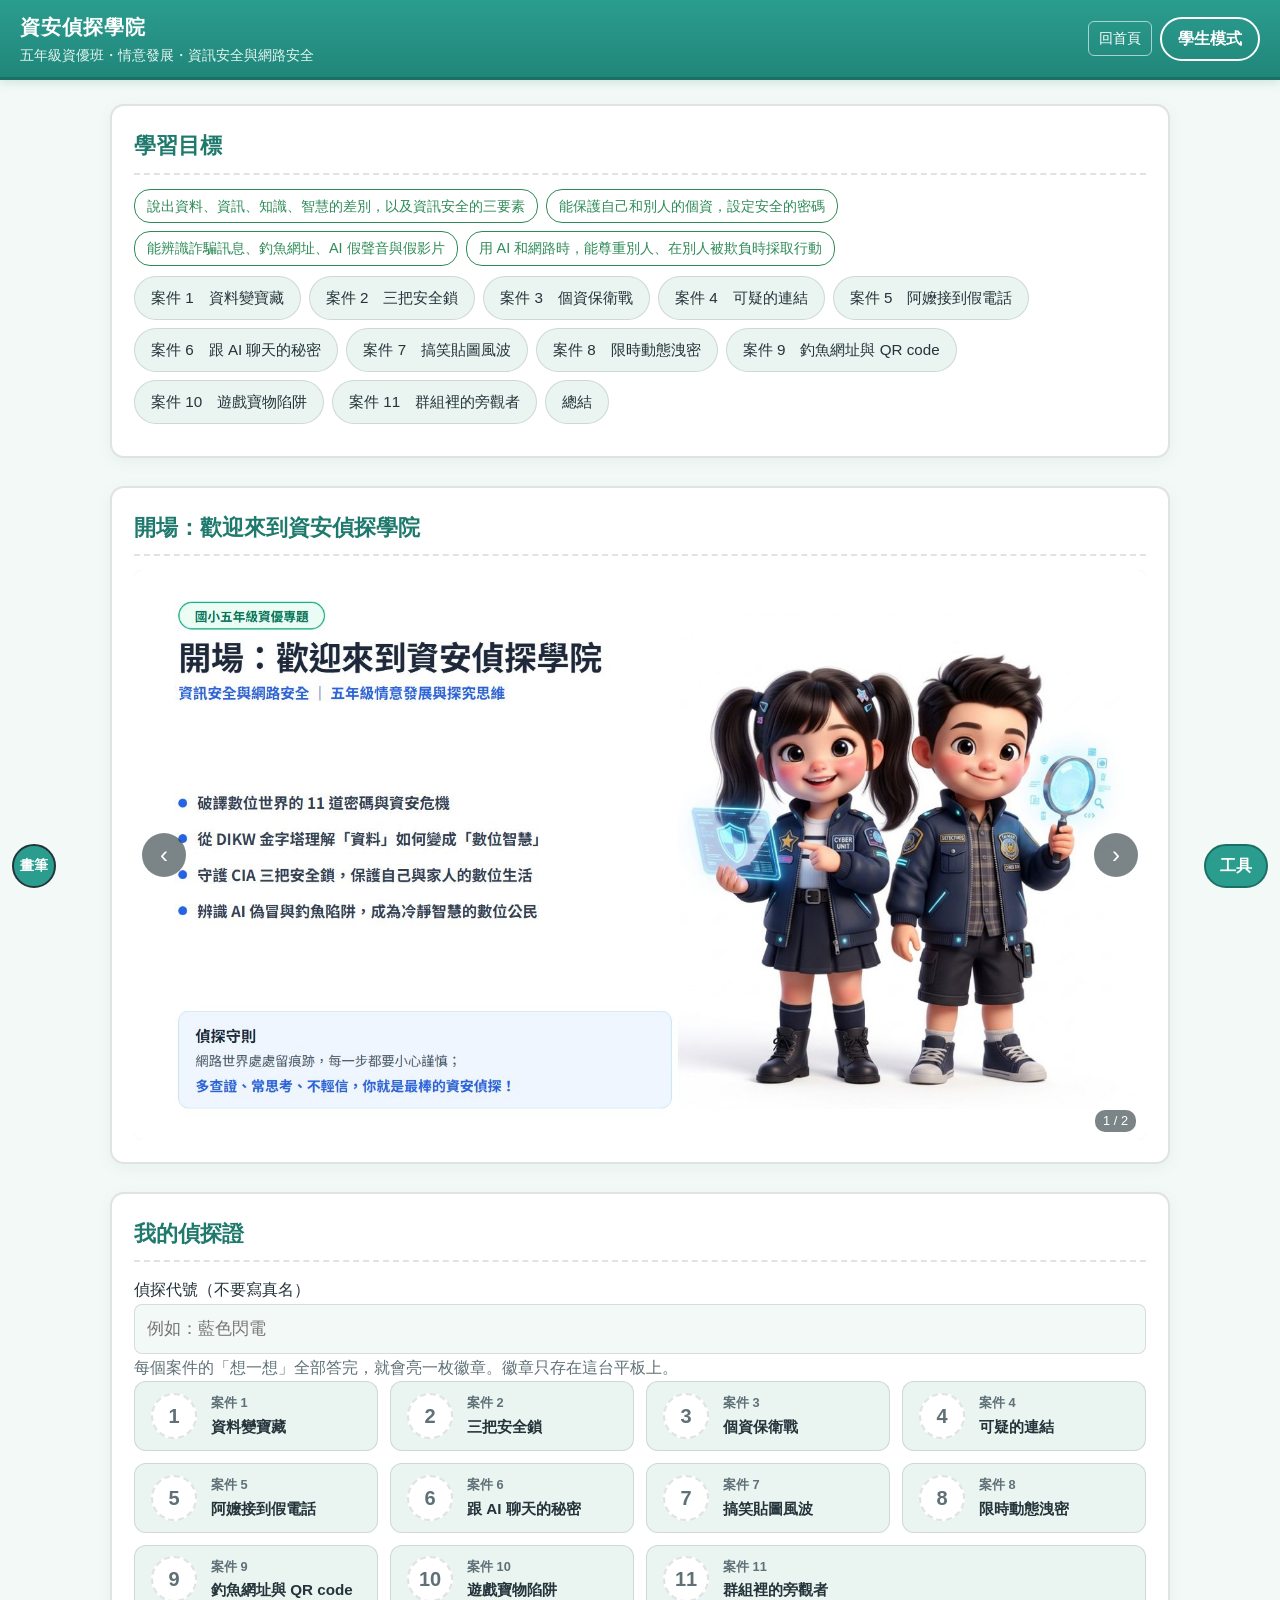
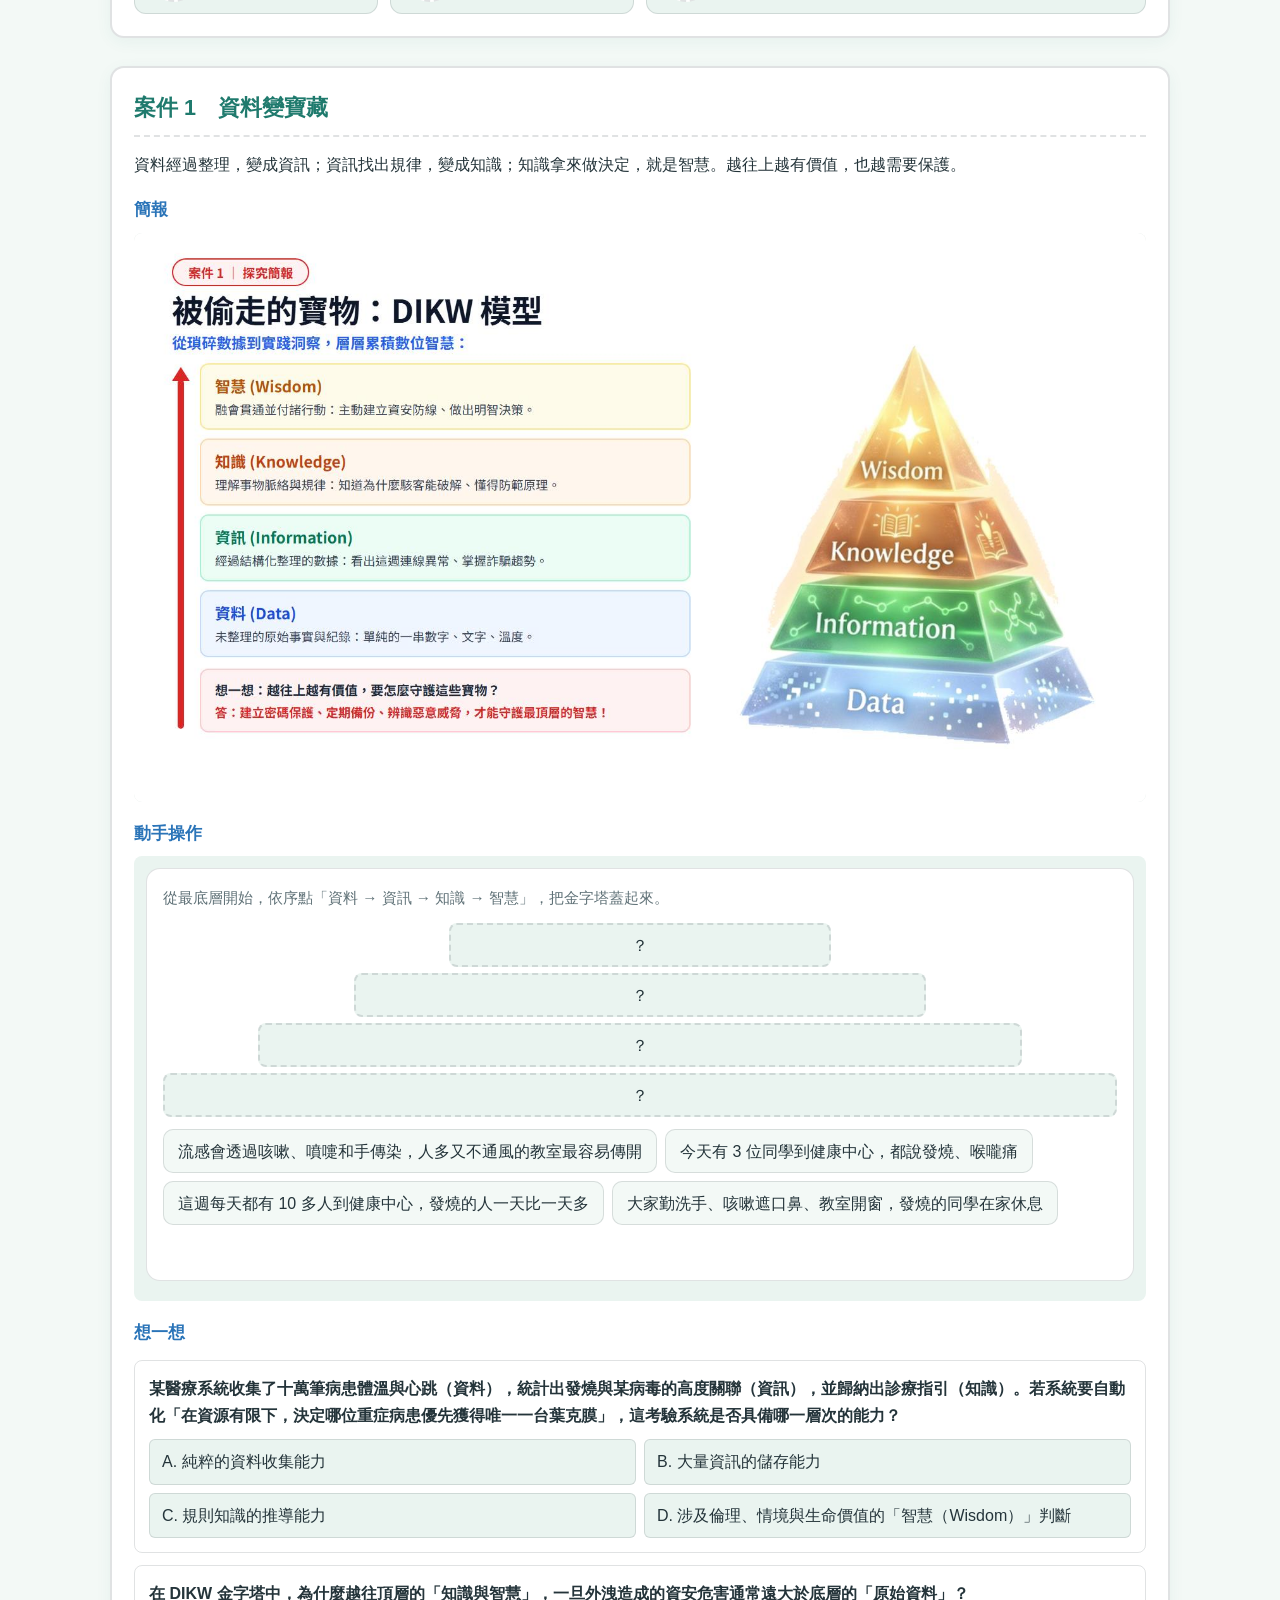
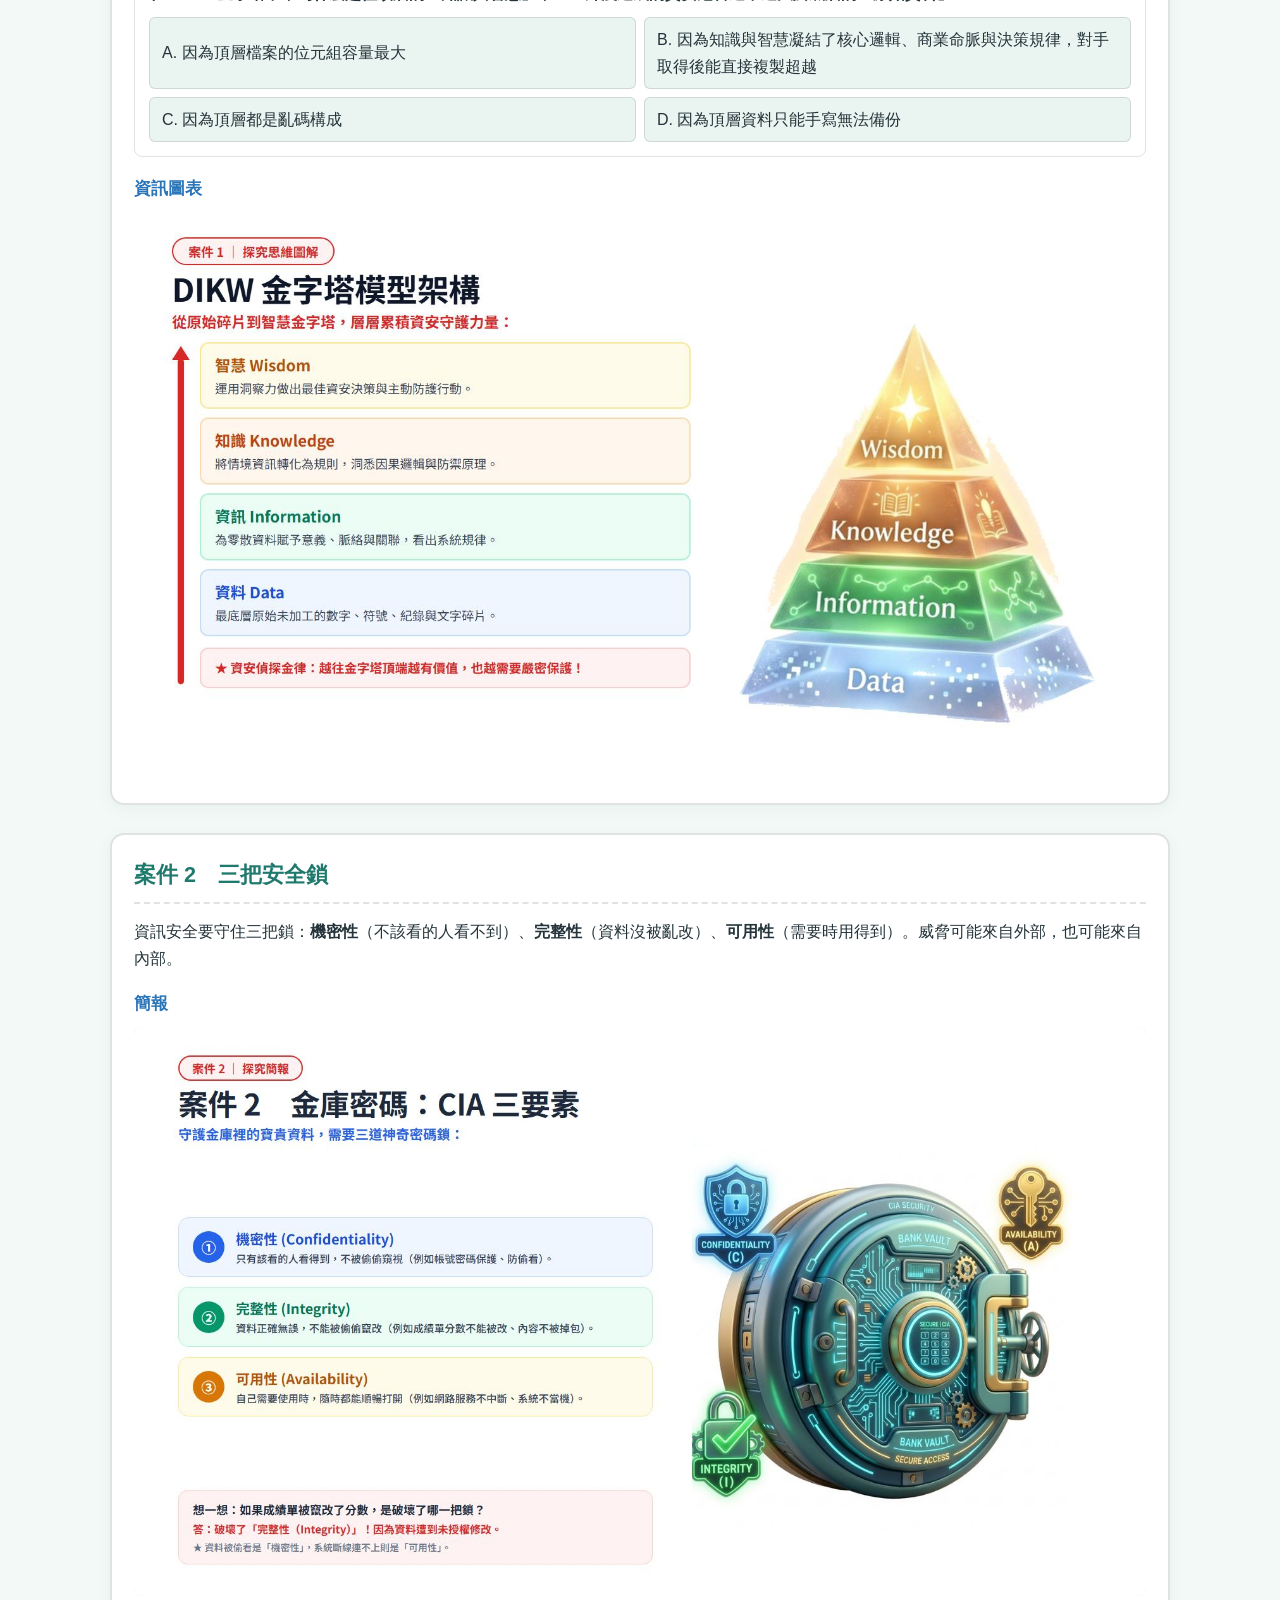
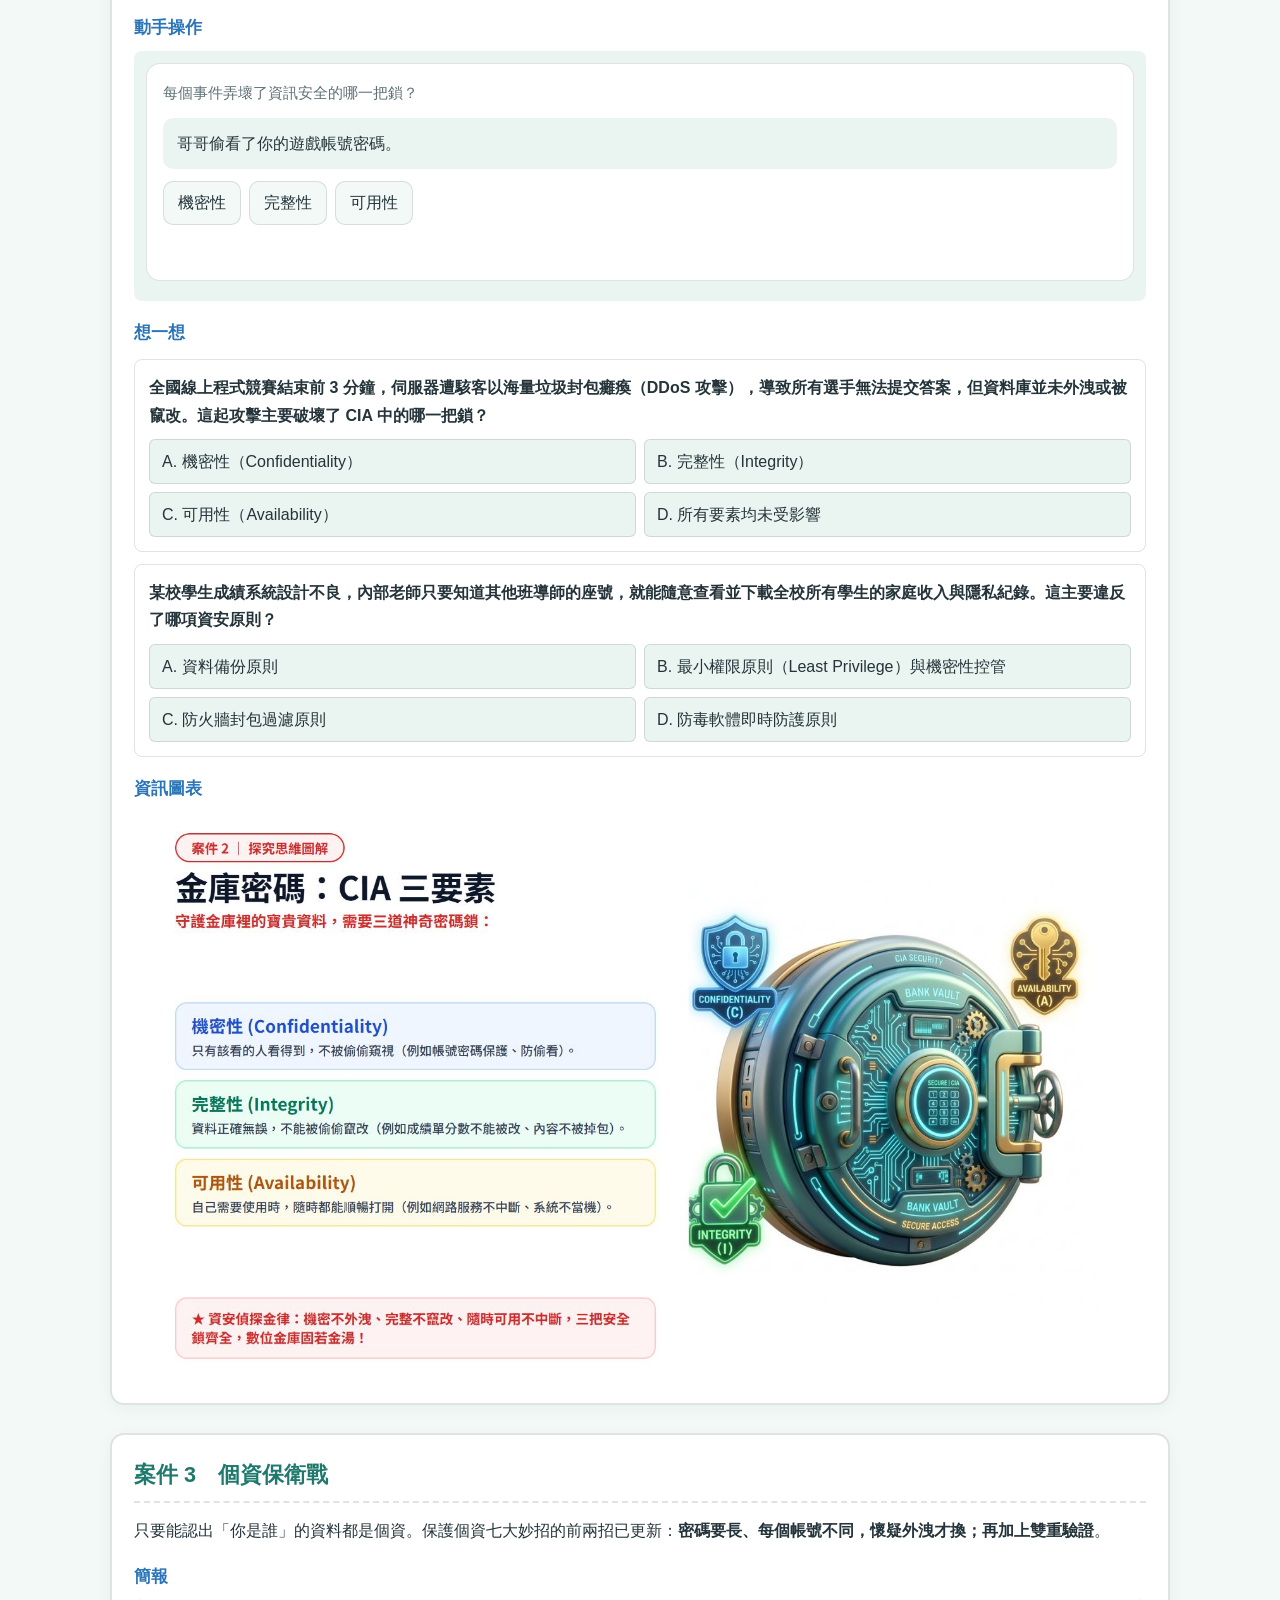
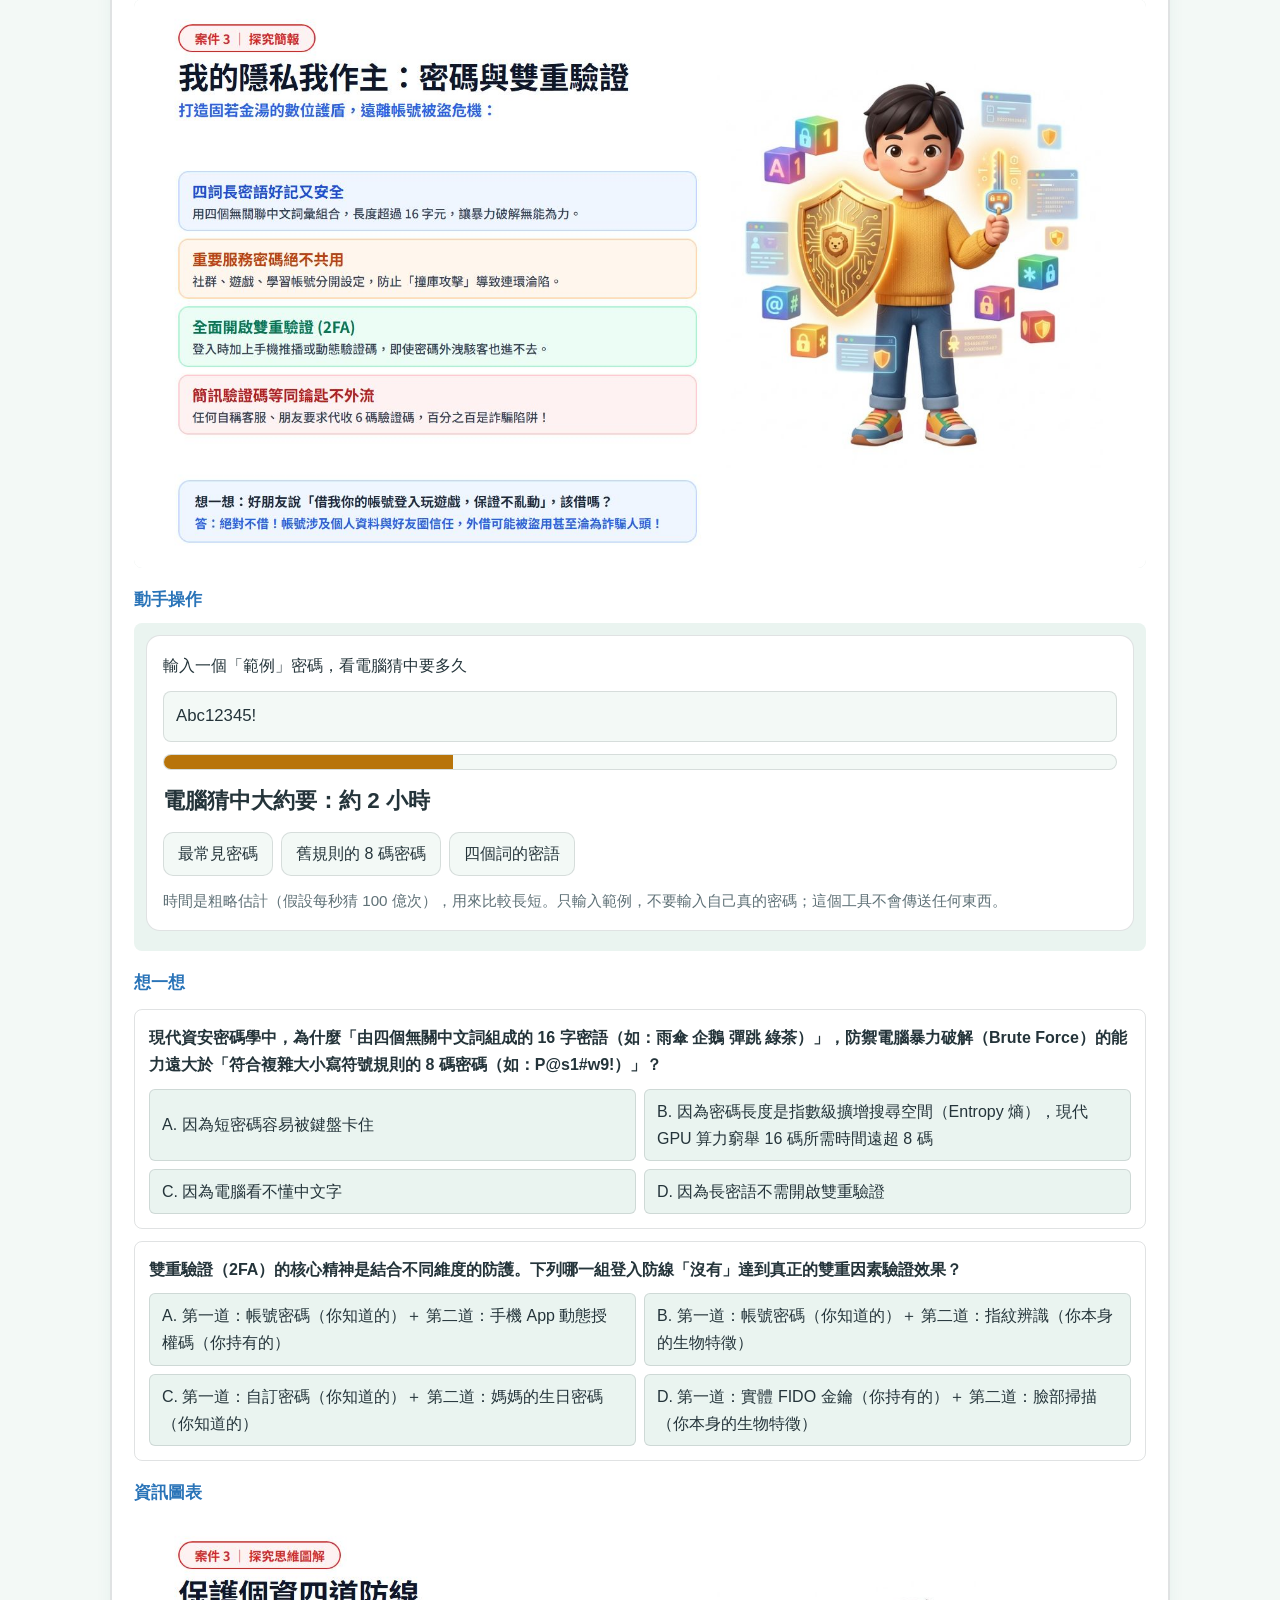
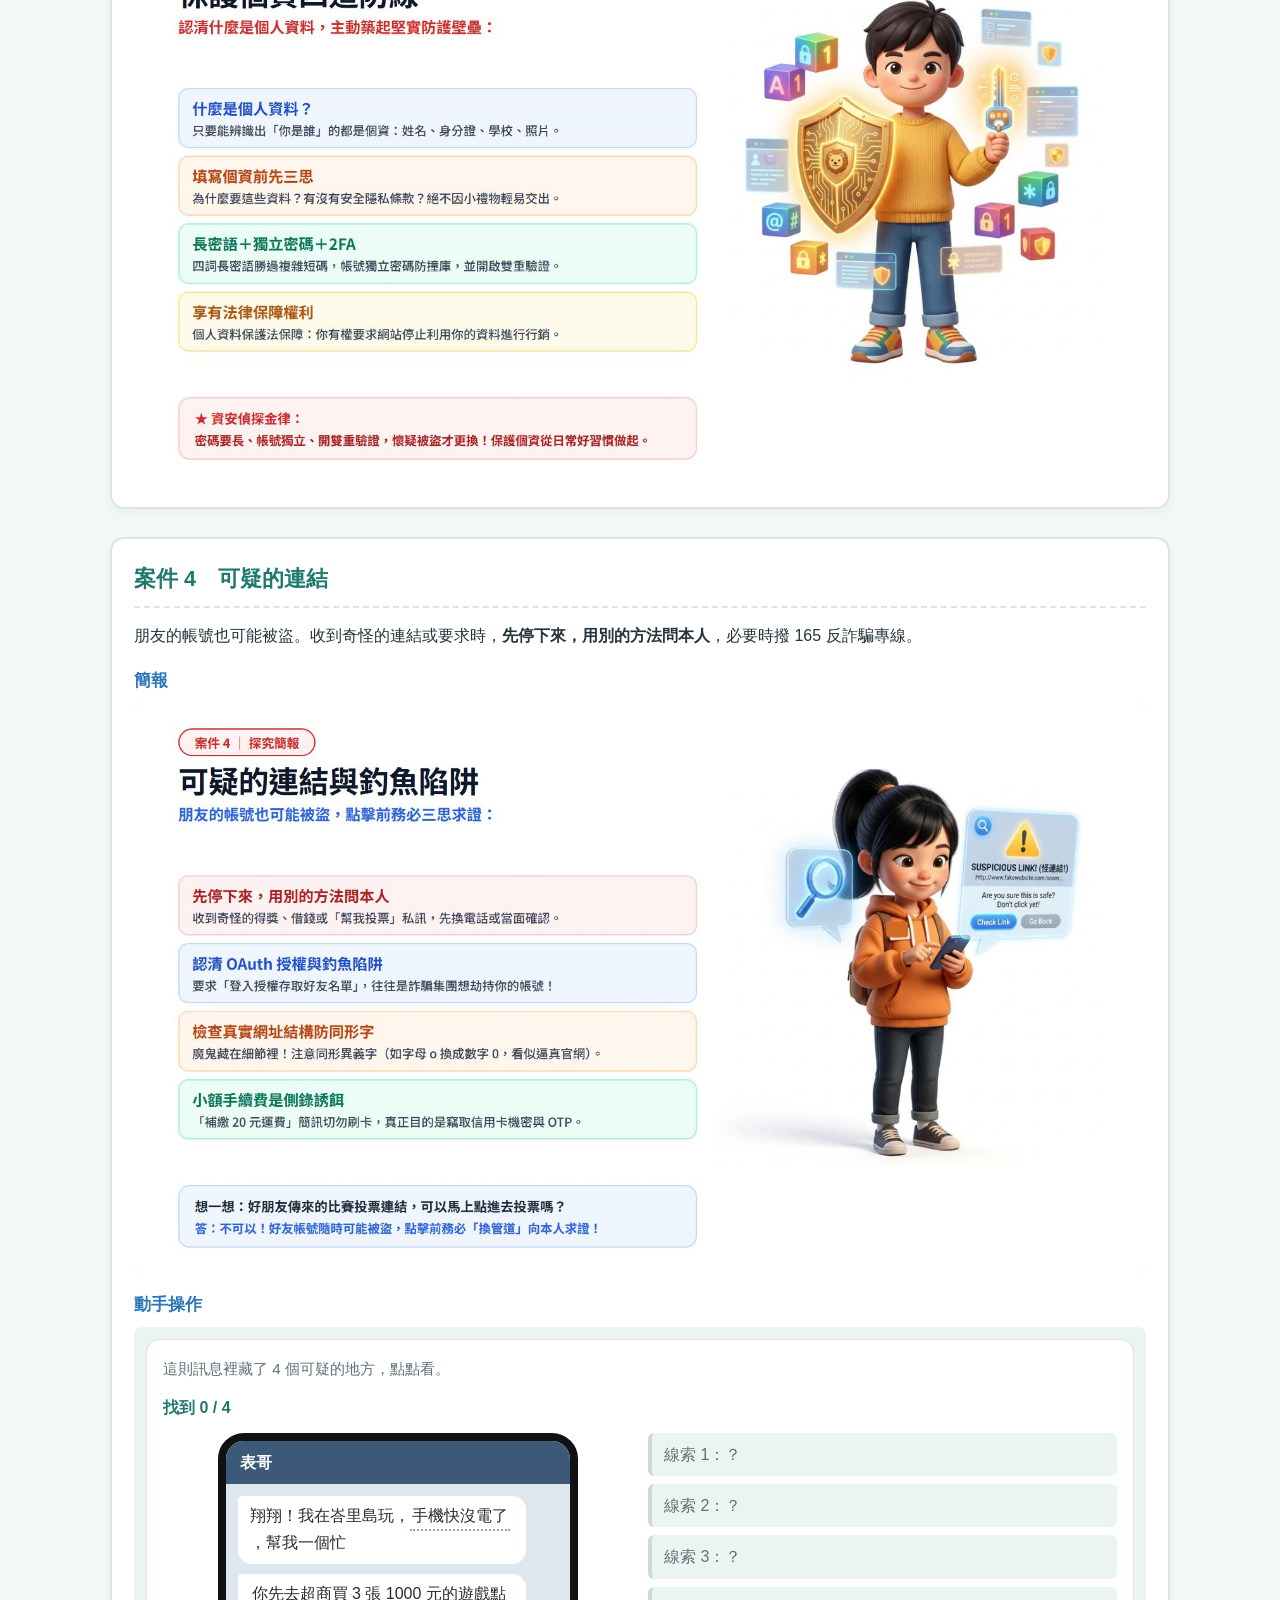
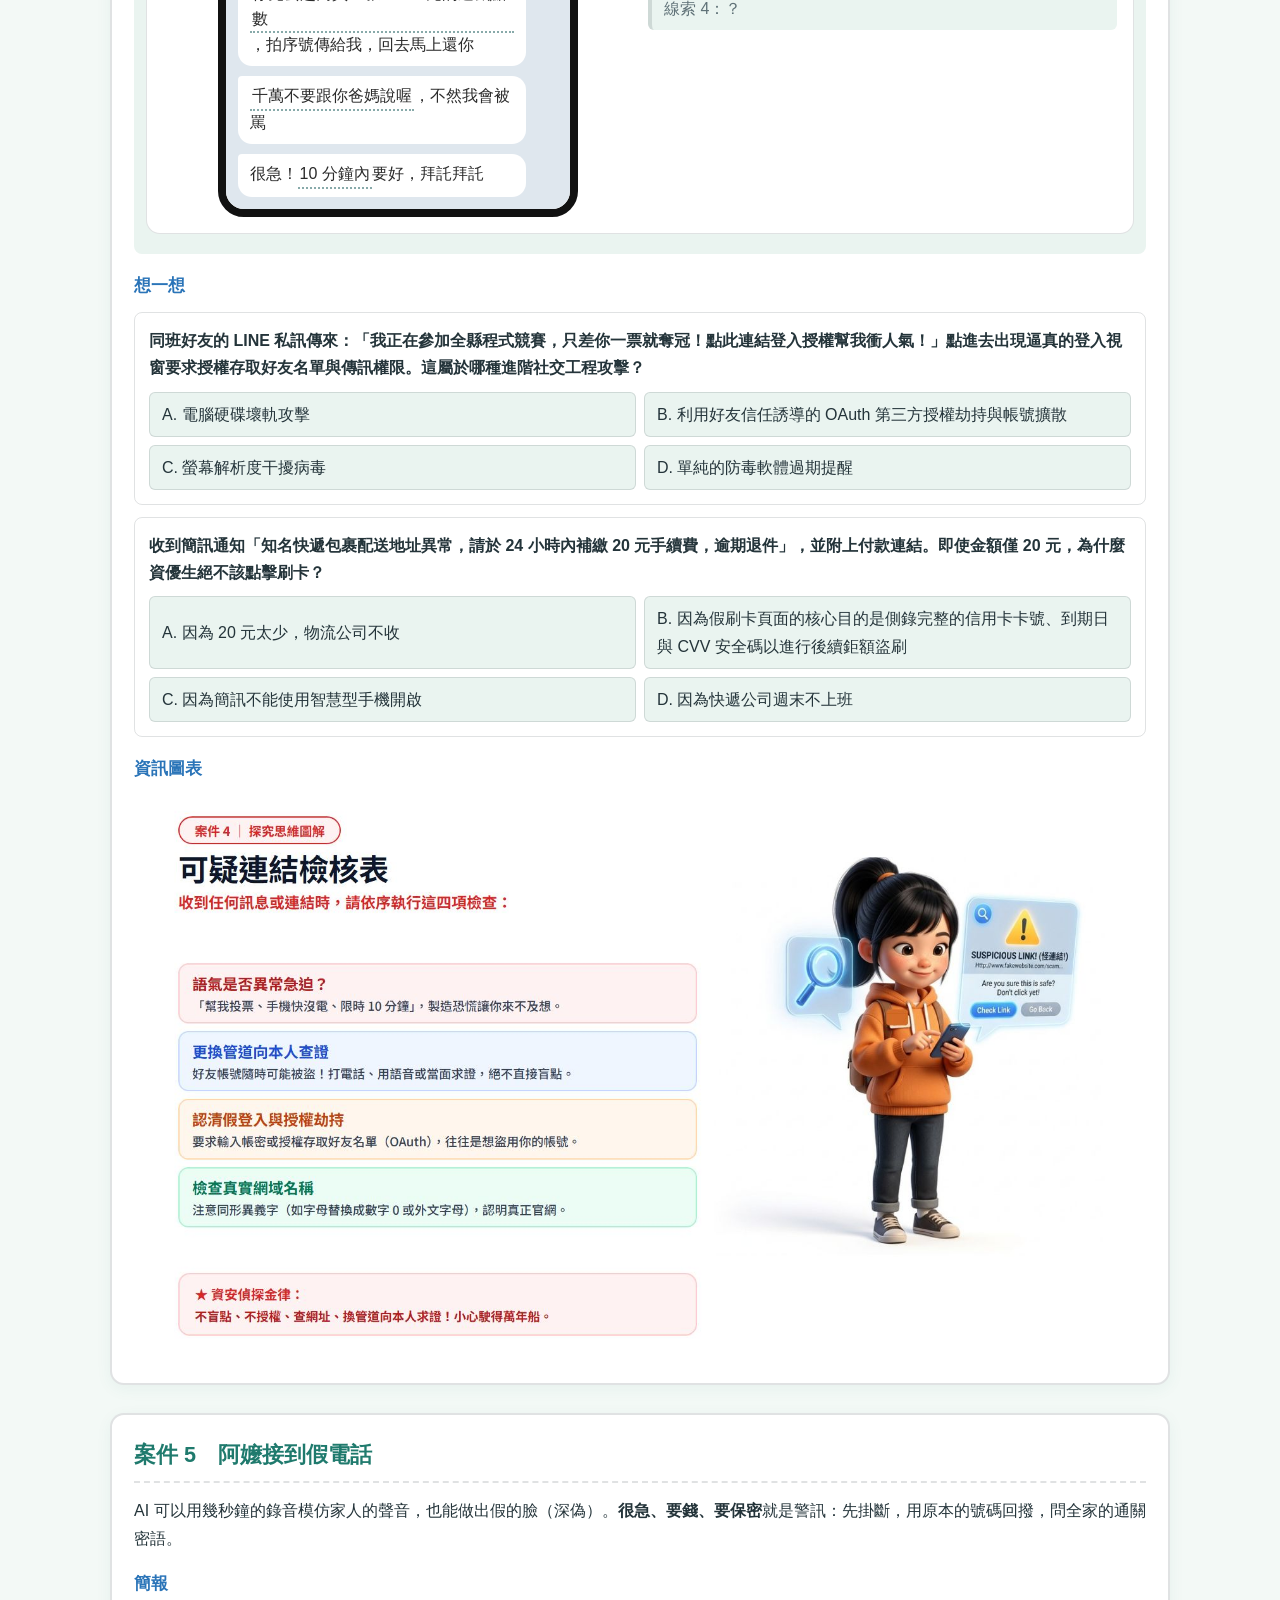
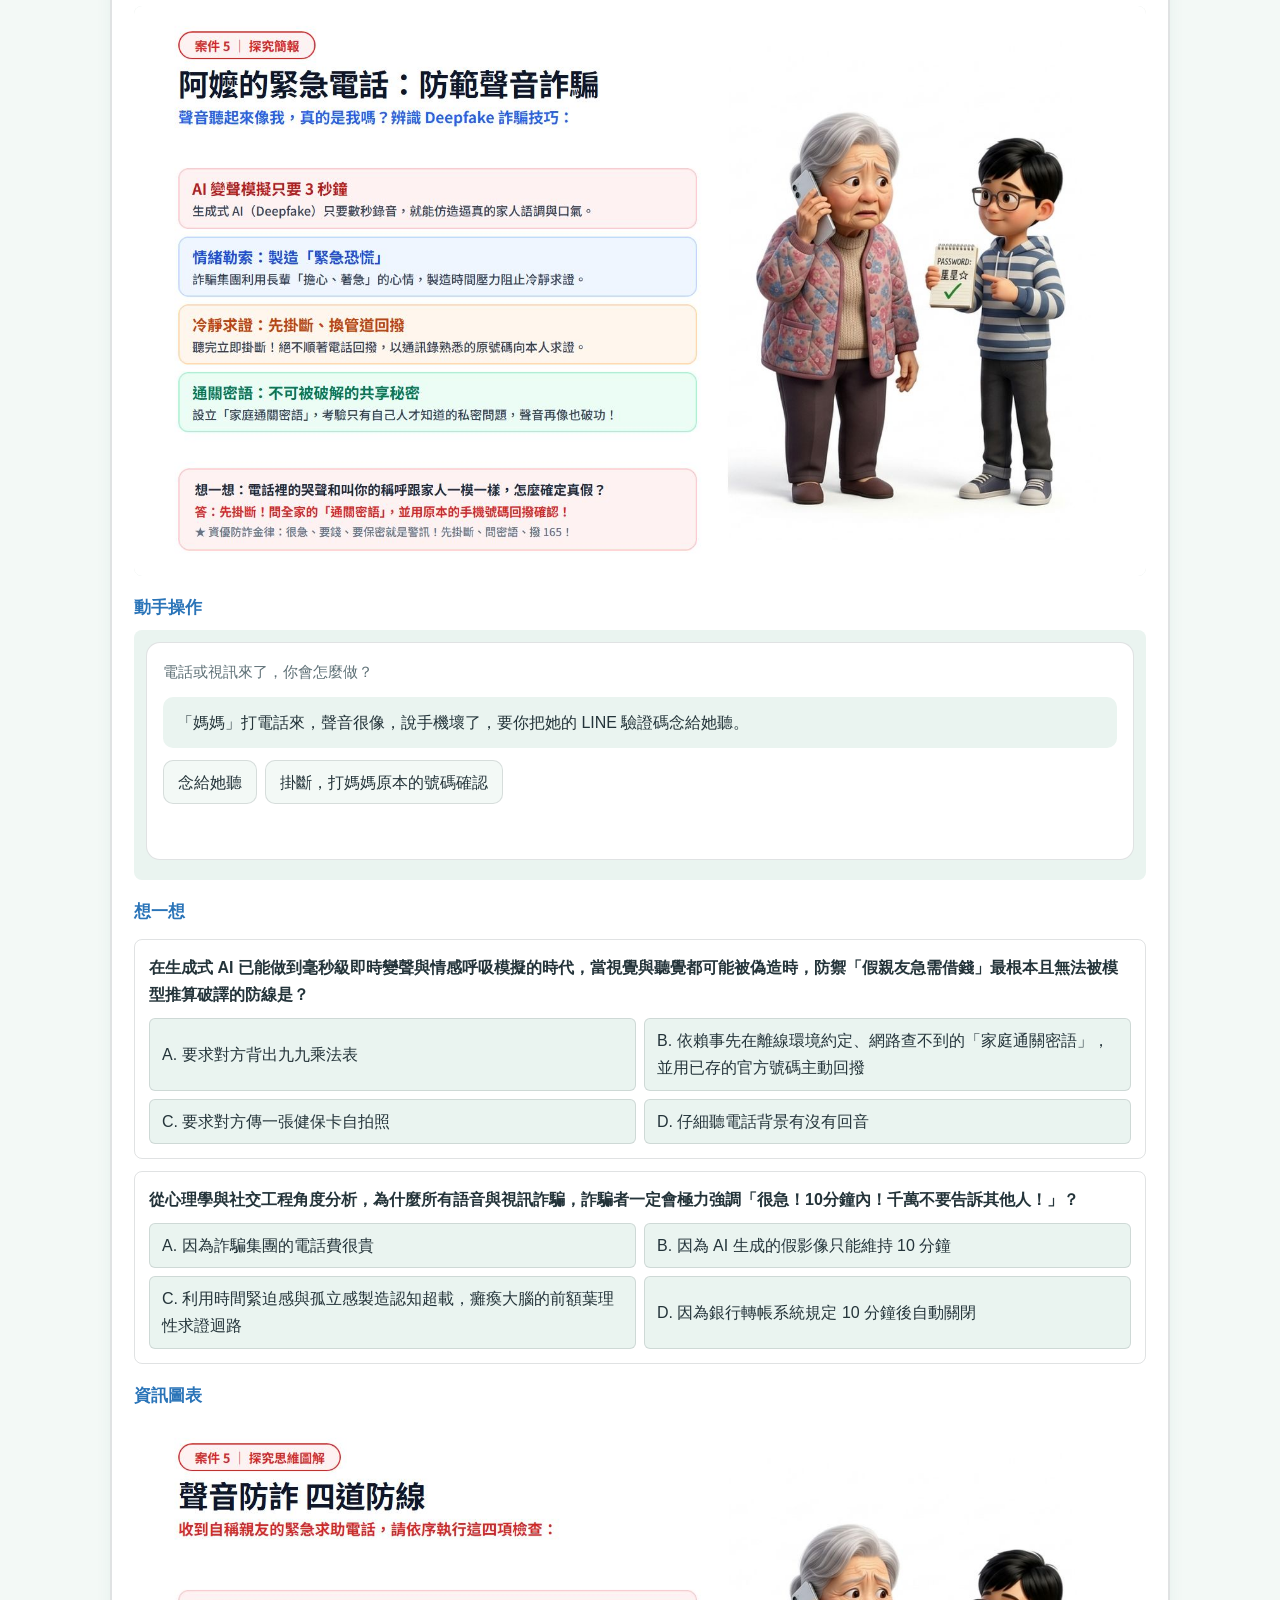
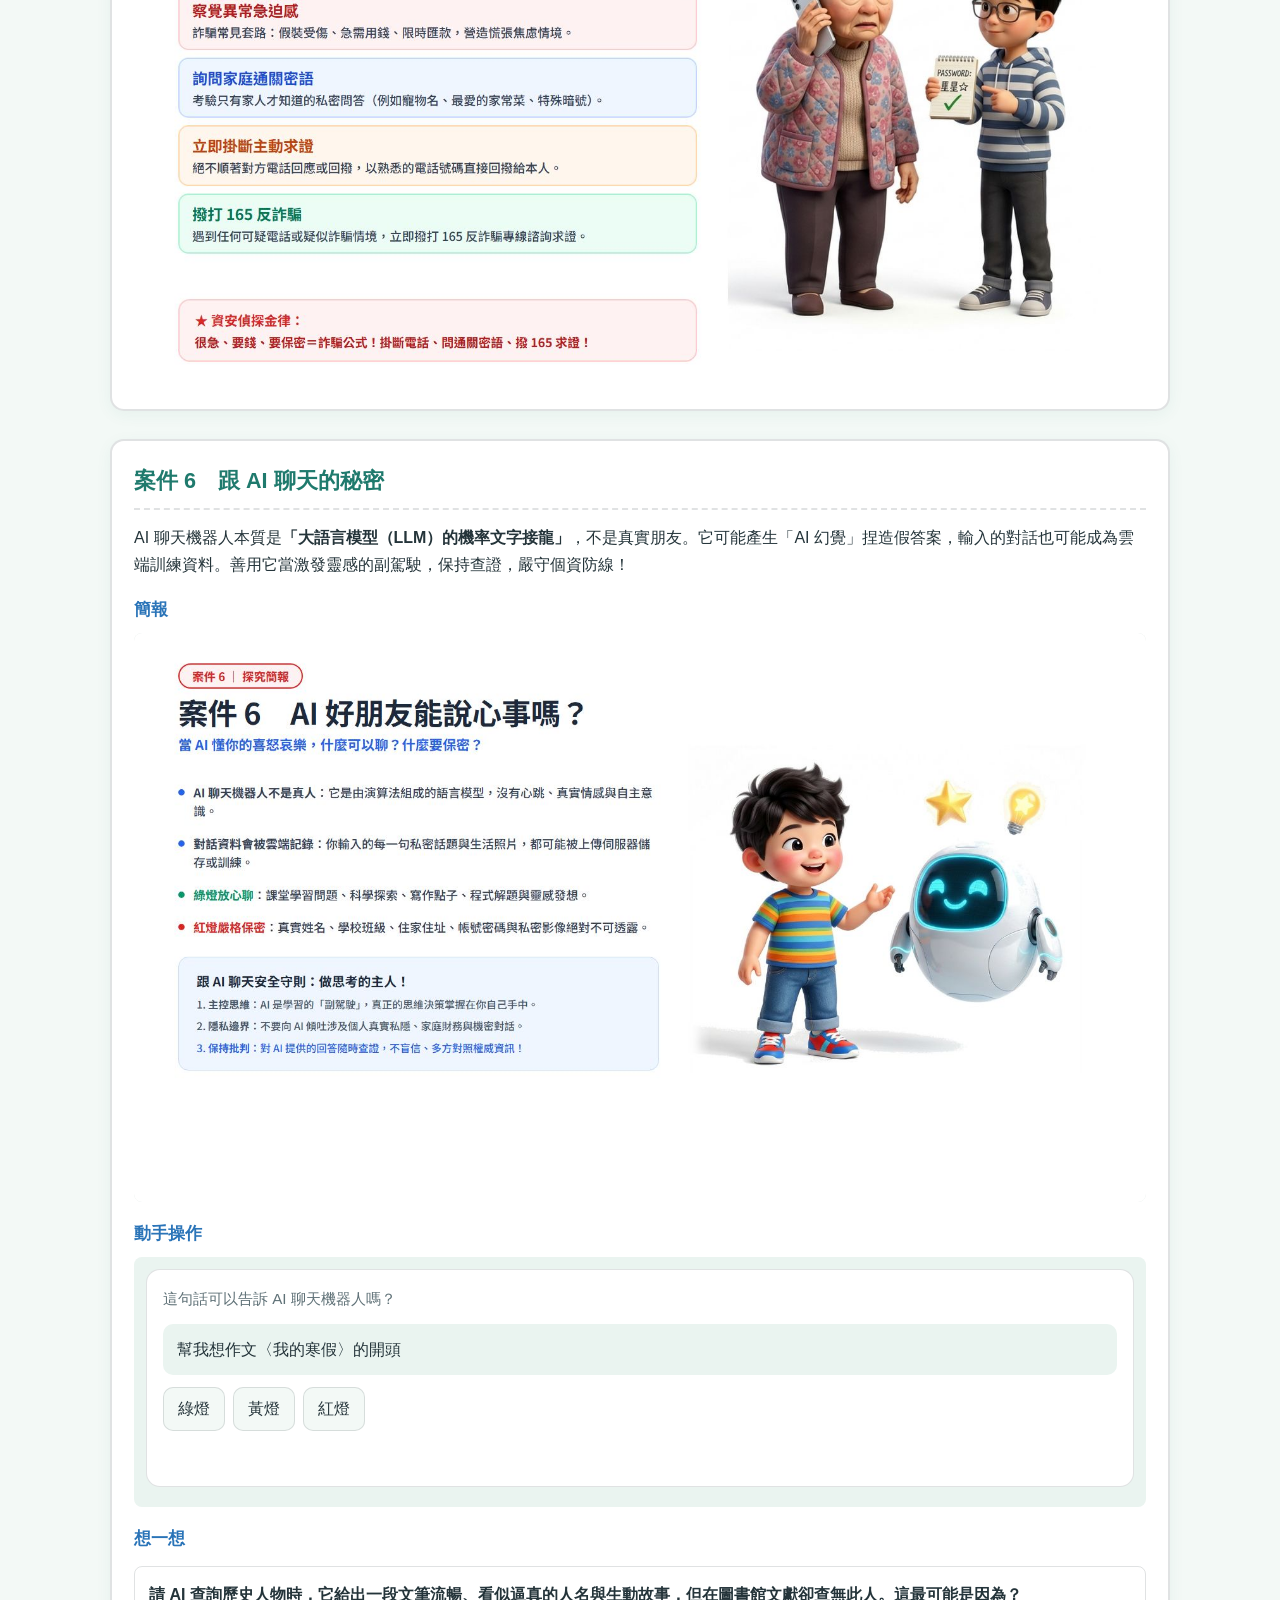
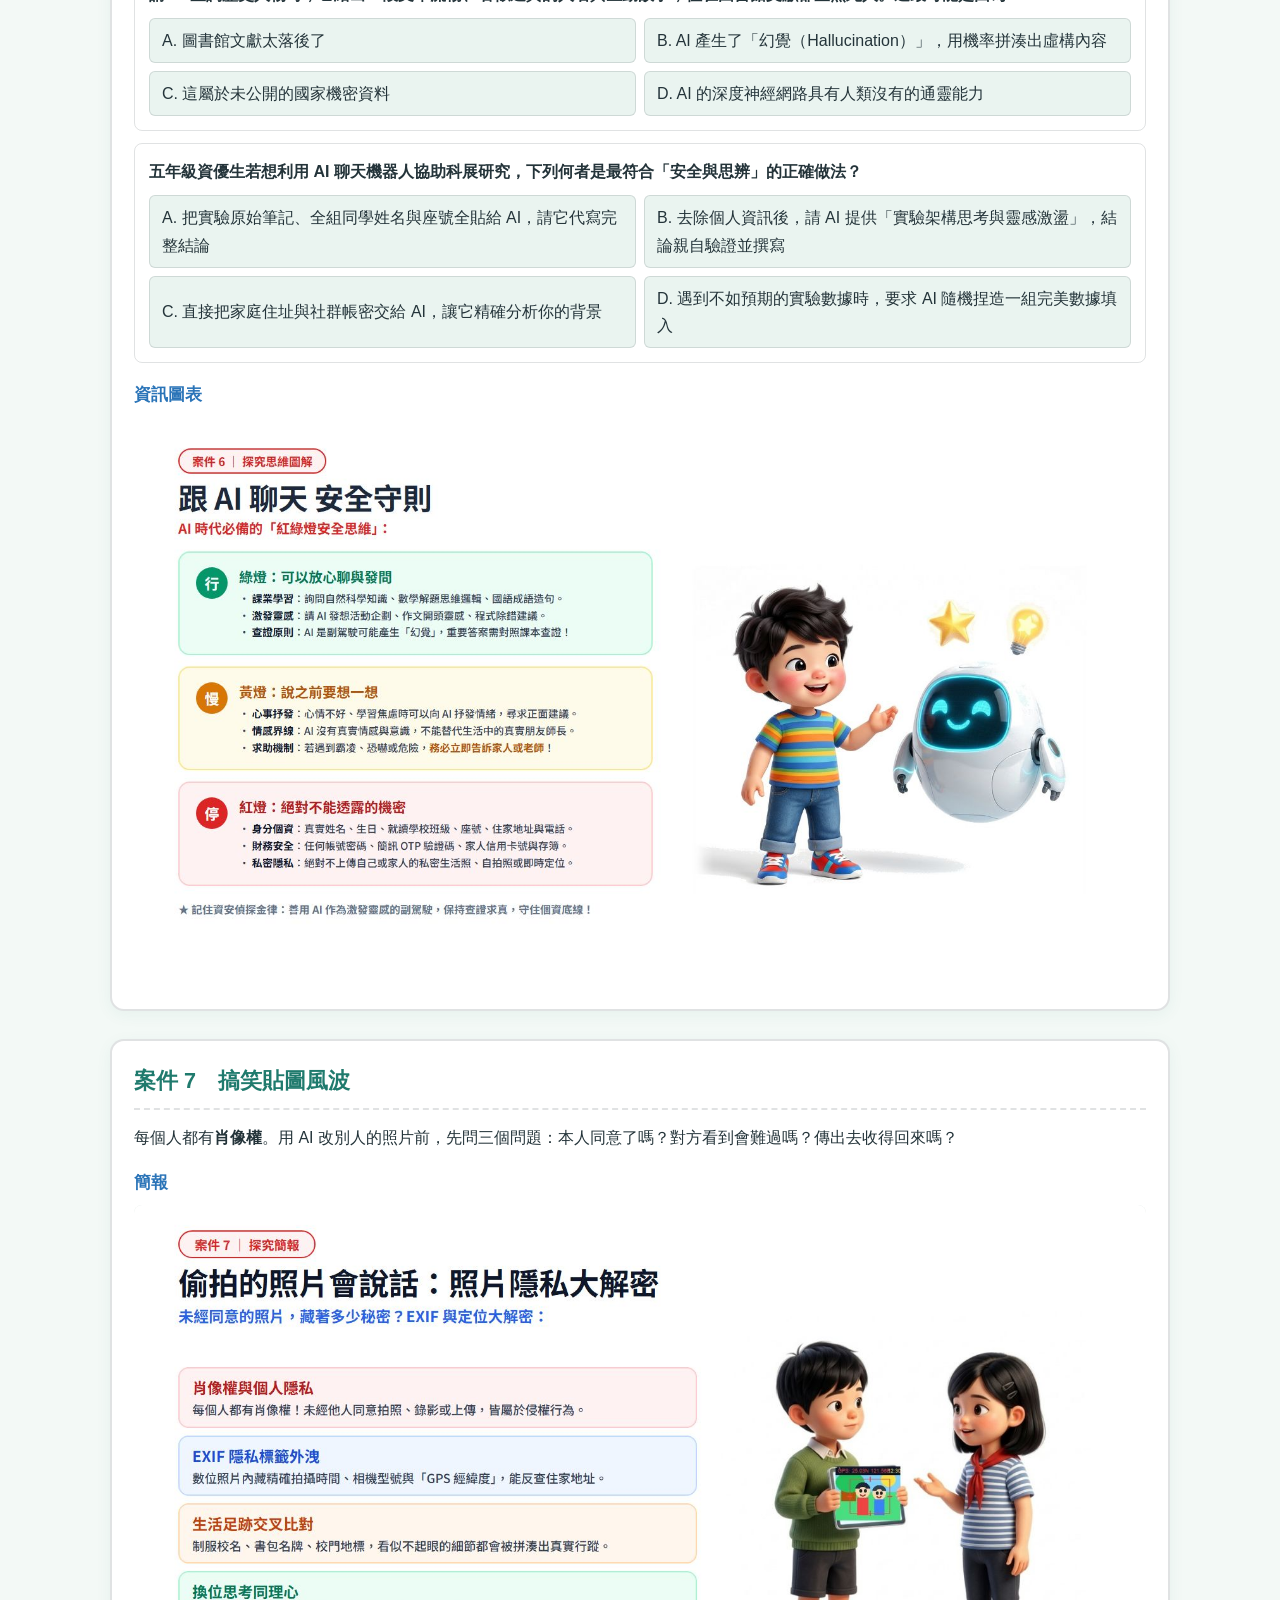
==== units/g5-cyber-safety/index.html @ 6f0da87a "壓力單元加入三支 TED-Ed、臺灣吧跳過自殺統計；資安單元刪國安動畫提示 - 第四站加入 TED-Ed〈How to make your stress work for you〉(0:00-3:53" ====
<!DOCTYPE html>
<html lang="zh-TW">
<head>
  <meta charset="UTF-8">
  <meta http-equiv="Cache-Control" content="no-cache, no-store, must-revalidate">
  <meta http-equiv="Pragma" content="no-cache">
  <meta http-equiv="Expires" content="0">
  <meta name="viewport" content="width=device-width, initial-scale=1.0">
  <title>資安偵探學院｜教學駕駛艙</title>
  <link rel="stylesheet" href="../../assets/cockpit.css?v=20261023b">
  <style>
    /* 本單元專用：遊戲與徽章的樣式（只影響這一頁） */
    .game { display: grid; gap: 12px; padding: 16px; background: var(--board-2); border-radius: var(--radius); border: 1px solid var(--line); }
    .game .row { display: flex; flex-wrap: wrap; gap: 8px; align-items: center; }
    .game .hint { color: var(--chalk-dim); font-size: .95rem; }
    .g-btn { min-height: var(--touch); padding: 6px 14px; border-radius: 10px; border: 1.5px solid var(--line); background: var(--board); color: var(--chalk); text-align: left; }
    .g-btn:hover { border-color: var(--title); }
    .g-btn.ok { border-color: var(--green); color: var(--green); }
    .g-btn.bad { border-color: var(--pink); color: var(--pink); }
    .g-btn:disabled { opacity: .55; cursor: default; }
    .g-out { min-height: 1.7em; }
    .g-score { font-weight: 700; color: var(--title); }
    .g-card { background: var(--board-3); border-radius: 10px; padding: 12px 14px; }
    .g-two { display: grid; grid-template-columns: minmax(0, 1fr) minmax(0, 1fr); gap: 16px; align-items: start; }
    @media (max-width: 680px) { .g-two { grid-template-columns: 1fr; } }
    .clue { background: var(--board-3); border-left: 4px solid var(--line); border-radius: 6px; padding: 8px 12px; color: var(--chalk-dim); }
    .clue.on { border-left-color: var(--pink); color: var(--chalk); }
    /* 假手機 */
    .phone { background: #fbf7ec; color: #2b2b2b; border-radius: 26px; border: 8px solid #111; max-width: 360px; width: 100%; margin: 0 auto; overflow: hidden; }
    .phone .bar { background: #3c5a78; color: #fff; padding: 8px 14px; font-weight: 700; }
    .phone .chat { padding: 12px; display: grid; gap: 10px; background: #dfe7ee; }
    .phone .msg { background: #fff; border-radius: 4px 14px 14px 14px; padding: 8px 12px; max-width: 90%; line-height: 1.55; }
    .phone .msg.me { justify-self: end; background: #c8e6a0; border-radius: 14px 4px 14px 14px; }
    .hot { background: none; border: none; padding: 0 2px; font: inherit; color: inherit; border-bottom: 2px dotted #8aa; text-align: left; }
    .hot.found { background: #ffe082; border-bottom-color: #d0342c; }
    /* Instagram 限動遊戲 */
    .insta-story { position: relative; max-width: 340px; width: 100%; margin: 0 auto; border-radius: 24px; overflow: hidden; box-shadow: 0 10px 30px rgba(0,0,0,.35); border: 4px solid #1a242f; background: #111; user-select: none; }
    .story-img { width: 100%; display: block; aspect-ratio: 3/4; object-fit: cover; }
    .story-bars { position: absolute; top: 10px; left: 10px; right: 10px; display: flex; gap: 4px; z-index: 10; }
    .bar-seg { height: 3px; flex: 1; background: rgba(255,255,255,0.4); border-radius: 2px; }
    .bar-seg.active { background: #fff; }
    .story-header { position: absolute; top: 20px; left: 12px; right: 12px; display: flex; align-items: center; justify-content: space-between; z-index: 10; }
    .story-user { display: flex; align-items: center; gap: 8px; }
    .story-avatar { width: 30px; height: 30px; border-radius: 50%; background: #ffd166; display: grid; place-items: center; font-size: 16px; border: 2px solid #fff; }
    .story-name { font-weight: 700; color: #fff; font-size: 0.92rem; text-shadow: 0 1px 4px rgba(0,0,0,0.85); }
    .story-time { color: rgba(255,255,255,0.85); font-size: 0.78rem; text-shadow: 0 1px 4px rgba(0,0,0,0.85); }
    .story-caption { position: absolute; bottom: 14px; left: 0; right: 0; text-align: center; color: #fff; font-weight: 700; font-size: 1.15rem; text-shadow: 0 2px 6px rgba(0,0,0,0.9), 0 0 12px rgba(0,0,0,0.6); z-index: 10; pointer-events: none; }
    
    /* 熱點 */
    .spot { position: absolute; cursor: pointer; z-index: 20; transition: transform .2s ease; outline: none; }
    .spot:hover { transform: scale(1.04); }
    .spot-tag { top: 58px; left: 50%; transform: translateX(-50%); background: rgba(255,255,255,0.92); color: #111; padding: 4px 12px; border-radius: 16px; font-weight: 700; font-size: 0.8rem; box-shadow: 0 2px 8px rgba(0,0,0,0.35); white-space: nowrap; }
    .spot-tag:hover { transform: translateX(-50%) scale(1.05); }
    .spot-tag.found { background: #ff3b30; color: #fff; box-shadow: 0 0 16px #ff3b30; }
    
    .spot-plate { left: 16%; top: 36%; width: 11%; height: 7%; border-radius: 6px; }
    .spot-bus { left: 72%; top: 19%; width: 20%; height: 16%; border-radius: 50%; }
    .spot-badge { left: 49.5%; top: 48%; width: 10.5%; height: 6.5%; border-radius: 6px; }
    
    .spot-marker { display: block; width: 100%; height: 100%; border: 2px dashed rgba(255,255,255,0.4); border-radius: inherit; }
    .spot:hover .spot-marker { border-color: #fff; background: rgba(255,255,255,0.2); }
    .spot.found .spot-marker { border: 3px solid #ff3b30; background: rgba(255, 59, 48, 0.45); box-shadow: 0 0 14px #ff3b30; animation: pulseRing 1.5s infinite; }
    @keyframes pulseRing { 0%, 100% { box-shadow: 0 0 0 0 rgba(255,59,48,0.7); } 50% { box-shadow: 0 0 0 8px rgba(255,59,48,0); } }
    /* 金字塔 */
    .pyr { display: grid; gap: 6px; justify-items: center; }
    .pyr div { background: var(--board-3); border: 2px dashed var(--line); border-radius: 8px; min-height: 44px; display: grid; place-items: center; padding: 4px 10px; text-align: center; }
    .pyr div.fill { border-style: solid; border-color: var(--title); background: #fff; }
    /* 密碼 */
    .g-input { width: 100%; font: inherit; font-size: 1.05rem; padding: 10px 12px; border-radius: 8px; border: 1px solid var(--line); background: var(--board); color: var(--chalk); }
    .meter { height: 16px; background: var(--board); border-radius: 999px; overflow: hidden; border: 1px solid var(--line); }
    .meter i { display: block; height: 100%; width: 0; transition: width .25s, background .25s; }
    .big { font-size: 1.4rem; font-weight: 700; }
    /* 站隊投票 */
    .vote { display: grid; grid-template-columns: 1fr 1fr; gap: 12px; }
    .vote .side { background: var(--board-3); border-radius: 12px; padding: 12px; display: grid; gap: 8px; justify-items: center; text-align: center; }
    .vote .num { font-size: 2.6rem; font-weight: 700; font-variant-numeric: tabular-nums; }
    /* 徽章：方案 C 膠囊徽章微卡片設計 */
    .badges { display: grid; grid-template-columns: repeat(auto-fill, minmax(220px, 1fr)); gap: 12px; }
    .badge-card { display: flex; align-items: center; gap: 14px; padding: 10px 16px; background: var(--board-3); border: 1.5px solid var(--line); border-radius: 12px; text-decoration: none; color: var(--chalk); transition: all .2s ease; }
    .badge-card:hover { border-color: var(--title); transform: translateY(-2px); box-shadow: 0 4px 12px rgba(31,122,109,.12); }
    .badge-card span.c { width: 46px; height: 46px; border-radius: 50%; border: 2px dashed var(--line); display: grid; place-items: center; font-weight: 700; font-size: 1.25rem; flex-shrink: 0; color: var(--chalk-dim); background: #fff; transition: all .2s; }
    .badge-card .info { display: flex; flex-direction: column; text-align: left; overflow: hidden; }
    .badge-card .case-tag { font-size: .8rem; color: var(--chalk-dim); font-weight: 700; }
    .badge-card .case-name { font-size: .95rem; font-weight: 700; color: var(--chalk); white-space: nowrap; text-overflow: ellipsis; overflow: hidden; }
    .badge-card.on { border-color: var(--title); background: #eef8f5; }
    .badge-card.on span.c { border: 2.5px solid var(--title); background: var(--title); color: #fff; box-shadow: 0 2px 8px rgba(31,122,109,.25); }
    .badge-card.on .case-tag { color: var(--title); }
    @media (min-width: 950px) {
      .badge-card:last-child { grid-column: span 2; }
    }
    .grad { display: none; }
    .grad.show { display: grid; gap: 8px; }
    @media (prefers-reduced-motion: reduce) { .meter i { transition: none; } }
  </style>
</head>
<body>
  <script src="../../assets/config.js?v=20261023b"></script>
  <script src="../../assets/vendor/qrcode.js?v=20261023b"></script>
  <script src="../../assets/cockpit.js?v=20261023b"></script>
  <script>
    /* ── 本單元的遊戲 ──
     * 框架的互動區給的是 640×360 畫布；這裡的遊戲需要按鈕和文字，
     * 所以 dom() 把畫布換成一般的區塊再畫遊戲（只影響本單元，不改共用的 cockpit.js）。 */
    function dom(build) {
      return function (canvas, out) {
        var box = document.createElement('div');
        box.className = 'game';
        canvas.replaceWith(box);
        build(box, out);
      };
    }
    function h(tag, cls, text) { var n = document.createElement(tag); if (cls) n.className = cls; if (text != null) n.textContent = text; return n; }
    function shuffle(a) { a = a.slice(); for (var i = a.length - 1; i > 0; i--) { var j = Math.floor(Math.random() * (i + 1)); var t = a[i]; a[i] = a[j]; a[j] = t; } return a; }

    // 選擇題式小遊戲：一題一題出現，每題幾個按鈕
    function choiceGame(intro, items, endText) {
      return dom(function (box, out) {
        box.appendChild(h('p', 'hint', intro));
        var card = h('div', 'g-card'), row = h('div', 'row'), res = h('p', 'g-out'), next = h('button', 'g-btn', '下一題');
        var idx = 0, right = 0;
        box.appendChild(card); box.appendChild(row); box.appendChild(res); box.appendChild(next);
        function show() {
          var it = items[idx];
          card.textContent = it.q;
          row.innerHTML = ''; res.textContent = ''; next.hidden = true;
          it.opts.forEach(function (o, i) {
            var b = h('button', 'g-btn', o);
            b.onclick = function () {
              var ok = i === it.a;
              if (ok) right++;
              row.querySelectorAll('button').forEach(function (x, j) { x.disabled = true; if (j === it.a) x.classList.add('ok'); });
              if (!ok) b.classList.add('bad');
              res.textContent = (ok ? '答對了！' : '再想想：') + it.why;
              next.hidden = false;
              next.textContent = idx < items.length - 1 ? '下一題' : '看結果';
            };
            row.appendChild(b);
          });
          out.textContent = '';
        }
        next.onclick = function () {
          if (idx >= items.length) { idx = 0; right = 0; return show(); }   // 再玩一次
          idx++;
          if (idx < items.length) return show();
          card.textContent = '完成！答對 ' + right + ' / ' + items.length + ' 題。' + (endText || '');
          row.innerHTML = ''; res.textContent = '';
          next.textContent = '再玩一次';
        };
        show();
      });
    }

    // 選擇冒險故事：每一步有幾個選擇，各自走到下一步或結局
    function storyGame(nodes, start) {
      return dom(function (box) {
        var text = h('div', 'g-card'), row = h('div', 'row');
        box.appendChild(text); box.appendChild(row);
        function go(id) {
          var n = nodes[id];
          text.innerHTML = n.text;
          row.innerHTML = '';
          (n.choices || [{ label: '重新開始', to: start }]).forEach(function (c) {
            var b = h('button', 'g-btn', c.label);
            b.onclick = function () { go(c.to); };
            row.appendChild(b);
          });
        }
        go(start);
      });
    }

    var GAMES = {
      // 案件 1：金字塔排排看
      dikw: dom(function (box) {
        box.appendChild(h('p', 'hint', '從最底層開始，依序點「資料 → 資訊 → 知識 → 智慧」，把金字塔蓋起來。'));
        var levels = [
          ['資料', '今天有 3 位同學到健康中心，都說發燒、喉嚨痛'],
          ['資訊', '這週每天都有 10 多人到健康中心，發燒的人一天比一天多'],
          ['知識', '流感會透過咳嗽、噴嚏和手傳染，人多又不通風的教室最容易傳開'],
          ['智慧', '大家勤洗手、咳嗽遮口鼻、教室開窗，發燒的同學在家休息']
        ];
        var pyr = h('div', 'pyr'), slots = [];
        for (var i = 3; i >= 0; i--) { var s = h('div', '', '？'); s.style.width = (40 + (3 - i) * 20) + '%'; slots[i] = s; pyr.appendChild(s); }
        var row = h('div', 'row'), msg = h('p', 'g-out'), step = 0;
        shuffle(levels.map(function (l, i) { return i; })).forEach(function (i) {
          var b = h('button', 'g-btn', levels[i][1]);
          b.onclick = function () {
            if (i !== step) { msg.textContent = '還不是這一層喔。先找「' + levels[step][0] + '」：還沒整理過的，或是整理過的？'; b.classList.add('bad'); setTimeout(function () { b.classList.remove('bad'); }, 600); return; }
            slots[i].textContent = levels[i][0] + '：' + levels[i][1]; slots[i].classList.add('fill');
            b.disabled = true; step++;
            msg.textContent = step === 4 ? '蓋好了！越往上越有價值，也越需要保護。' : '正確！下一層是「' + levels[step][0] + '」。';
          };
          row.appendChild(b);
        });
        box.appendChild(pyr); box.appendChild(row); box.appendChild(msg);
      }),

      // 案件 2：哪一把鎖被打開了
      cia: choiceGame('每個事件弄壞了資訊安全的哪一把鎖？', [
        { q: '哥哥偷看了你的遊戲帳號密碼。', opts: ['機密性', '完整性', '可用性'], a: 0, why: '不該看的人看到了，是機密性被破壞。' },
        { q: '有人偷偷把班級網頁上的成績改高了。', opts: ['機密性', '完整性', '可用性'], a: 1, why: '資料被亂改，是完整性被破壞。' },
        { q: '上課要用平板，結果平板中毒開不了機。', opts: ['機密性', '完整性', '可用性'], a: 2, why: '需要的時候用不到，是可用性被破壞。' },
        { q: '學校網站被駭客塞爆流量，大家都連不上。', opts: ['機密性', '完整性', '可用性'], a: 2, why: '連不上就是用不到，是可用性。' },
        { q: '同學的私訊截圖被傳到全班群組。', opts: ['機密性', '完整性', '可用性'], a: 0, why: '私密的內容被不該看的人看到，是機密性。' }
      ]),

      // 案件 3：密碼破解計時器
      password: dom(function (box) {
        box.appendChild(h('label', '', '輸入一個「範例」密碼，看電腦猜中要多久'));
        var inp = h('input', 'g-input'); inp.type = 'text'; inp.autocomplete = 'off'; inp.value = 'Abc12345!'; inp.id = 'pwDemo';
        var meter = h('div', 'meter'), bar = h('i'); meter.appendChild(bar);
        var res = h('p', 'big'), row = h('div', 'row');
        [['最常見密碼', '123456'], ['舊規則的 8 碼密碼', 'Abc12345!'], ['四個詞的密語', '小狗 喜歡 藍色 雨傘']].forEach(function (p) {
          var b = h('button', 'g-btn', p[0]); b.onclick = function () { inp.value = p[1]; upd(); }; row.appendChild(b);
        });
        box.appendChild(inp); box.appendChild(meter); box.appendChild(res); box.appendChild(row);
        box.appendChild(h('p', 'hint', '時間是粗略估計（假設每秒猜 100 億次），用來比較長短。只輸入範例，不要輸入自己真的密碼；這個工具不會傳送任何東西。'));
        var common = ['123456', 'password', '12345678', 'qwerty', '111111', 'abc123', '000000', 'iloveyou', '123456789'];
        function human(sec) {
          if (sec < 1) return '不到 1 秒';
          var u = [['秒', 60], ['分鐘', 60], ['小時', 24], ['天', 365]], v = sec;
          for (var i = 0; i < u.length; i++) { if (v < u[i][1]) return '約 ' + Math.round(v) + ' ' + u[i][0]; v /= u[i][1]; }
          if (v >= 1e8) return '超過 1 億年';
          if (v >= 1e4) return '約 ' + Math.round(v / 1e4) + ' 萬年';
          return '約 ' + Math.round(v) + ' 年';
        }
        function upd() {
          var s = inp.value, len = Array.from(s).length, sec;
          if (!len) { res.textContent = '請輸入範例密碼'; bar.style.width = '0'; return; }
          if (common.indexOf(s.toLowerCase()) > -1) sec = 0;
          else {
            var words = s.trim().split(/\s+/);
            if (words.length >= 3) sec = Math.pow(5000, words.length) / 1e10;
            else {
              var pool = 0;
              if (/[a-z]/.test(s)) pool += 26; if (/[A-Z]/.test(s)) pool += 26; if (/[0-9]/.test(s)) pool += 10;
              if (/[^\x00-\x7F]/.test(s)) pool += 3000; else if (/[^a-zA-Z0-9]/.test(s)) pool += 32;
              sec = Math.pow(pool, len) / 1e10;
              if (/^[A-Z]?[a-z]+\d+[^a-zA-Z0-9]?$/.test(s)) sec /= 1e4;   // 「字母＋數字＋符號」是常見套路，猜得更快
            }
          }
          var lg = sec < 1 ? 0 : Math.log10(sec);
          bar.style.width = Math.min(100, 4 + lg * 7) + '%';
          bar.style.background = lg < 3 ? 'var(--pink)' : lg < 8 ? 'var(--yellow)' : 'var(--green)';
          res.textContent = '電腦猜中大約要：' + human(sec);
        }
        inp.oninput = upd; upd();
      }),

      // 案件 4：詐騙訊息偵探
      scamChat: dom(function (box) {
        var clues = [
          '藉口很急又聯絡不上：「手機快沒電」讓你沒辦法打電話確認。',
          '要你買遊戲點數、傳序號：最常見的詐騙手法，點數傳出去就拿不回來。',
          '要你保密、不要告訴大人：騙子最怕你去問別人。',
          '催你「10 分鐘內」：不給你時間想清楚。'
        ];
        var score = h('p', 'g-score', '找到 0 / 4');
        box.appendChild(h('p', 'hint', '這則訊息裡藏了 4 個可疑的地方，點點看。'));
        box.appendChild(score);
        var two = h('div', 'g-two'), phone = h('div', 'phone');
        phone.innerHTML = '<div class="bar">表哥</div><div class="chat">' +
          '<div class="msg">翔翔！我在峇里島玩，<button class="hot" data-c="0">手機快沒電了</button>，幫我一個忙</div>' +
          '<div class="msg"><button class="hot" data-c="1">你先去超商買 3 張 1000 元的遊戲點數</button>，拍序號傳給我，回去馬上還你</div>' +
          '<div class="msg"><button class="hot" data-c="2">千萬不要跟你爸媽說喔</button>，不然我會被罵</div>' +
          '<div class="msg">很急！<button class="hot" data-c="3">10 分鐘內</button>要好，拜託拜託</div></div>';
        var list = h('div', ''); list.style.cssText = 'display:grid;gap:8px';
        var els = clues.map(function (c, i) { var e = h('div', 'clue', '線索 ' + (i + 1) + '：？'); list.appendChild(e); return e; });
        two.appendChild(phone); two.appendChild(list); box.appendChild(two);
        var n = 0;
        phone.querySelectorAll('.hot').forEach(function (b) {
          b.onclick = function () {
            if (b.classList.contains('found')) return;
            var i = +b.dataset.c; b.classList.add('found'); n++;
            els[i].textContent = '線索 ' + (i + 1) + '：' + clues[i]; els[i].classList.add('on');
            score.textContent = n === 4 ? '全部找到！正確做法：直接打電話給表哥本人，或撥 165。' : '找到 ' + n + ' / 4';
          };
        });
      }),

      // 案件 5：接電話判斷
      voice: choiceGame('電話或視訊來了，你會怎麼做？', [
        { q: '「媽媽」打電話來，聲音很像，說手機壞了，要你把她的 LINE 驗證碼念給她聽。', opts: ['念給她聽', '掛斷，打媽媽原本的號碼確認'], a: 1, why: '驗證碼誰來要都不能給。用原本存的號碼回撥，才知道是不是本人。' },
        { q: '視訊裡的「舅舅」臉和聲音都對，但畫面有點怪，他要你幫忙匯款。', opts: ['問我們家的通關密語', '臉是對的，照做'], a: 0, why: 'AI 可以做出假的臉和聲音。通關密語只有家人知道。' },
        { q: '陌生號碼說你中了大獎，要你先付手續費才能領。', opts: ['付手續費', '不理會，告訴家人，必要時撥 165'], a: 1, why: '「先付錢才能領獎」一定是詐騙。' },
        { q: '同學傳來一段語音，是班導的聲音說明天放假，要大家轉傳。', opts: ['馬上轉傳全班', '先跟老師或聯絡簿確認'], a: 1, why: '聲音可以用 AI 做出來，重要消息要從正式的管道確認。' }
      ], '記得回家和家人約一組通關密語！'),

      // 案件 6：聊天紅綠燈
      chatLight: choiceGame('這句話可以告訴 AI 聊天機器人嗎？', [
        { q: '幫我想作文〈我的寒假〉的開頭', opts: ['綠燈', '黃燈', '紅燈'], a: 0, why: '請 AI 幫忙想點子，沒有個資。' },
        { q: '我家住在中正路 18 號', opts: ['綠燈', '黃燈', '紅燈'], a: 2, why: '地址是個資，AI 公司可能保存你說的話。' },
        { q: '我的遊戲密碼是 abc123，幫我記住', opts: ['綠燈', '黃燈', '紅燈'], a: 2, why: '密碼不能告訴任何人，AI 也一樣。' },
        { q: '為什麼天空是藍色的？', opts: ['綠燈', '黃燈', '紅燈'], a: 0, why: '一般知識問題沒問題，但答案記得查證。' },
        { q: '（上傳一張同學的照片）幫我改成卡通', opts: ['綠燈', '黃燈', '紅燈'], a: 2, why: '這是別人的肖像，要先得到本人同意。' },
        { q: '我今天心情不好，可以跟你聊聊嗎', opts: ['綠燈', '黃燈', '紅燈'], a: 1, why: '可以聊，但真的難過時，一定要跟家人或老師說。' }
      ]),

      // 案件 7：站隊辯論計票
      debate: dom(function (box) {
        var claims = [
          '只是好玩，用 AI 把同學照片做成搞笑貼圖沒關係。',
          '只要不是我做的，在群組裡轉傳別人的搞笑貼圖沒關係。',
          '如果被改的人自己也笑了，就代表他不介意。',
          '用 AI 把明星的臉換到別人身上，只要不賣錢就可以。'
        ];
        var i = 0, a = 0, d = 0;
        var claim = h('div', 'g-card big'), vote = h('div', 'vote');
        function side(label, color) {
          var s = h('div', 'side'), num = h('div', 'num', '0'), row = h('div', 'row');
          s.appendChild(h('div', '', label)); num.style.color = color; s.appendChild(num);
          var plus = h('button', 'g-btn', '＋1'), minus = h('button', 'g-btn', '－1');
          row.appendChild(minus); row.appendChild(plus); s.appendChild(row);
          return { el: s, num: num, plus: plus, minus: minus };
        }
        var L = side('同意', 'var(--blue)'), R = side('不同意', 'var(--pink)');
        L.plus.onclick = function () { a++; draw(); }; L.minus.onclick = function () { a = Math.max(0, a - 1); draw(); };
        R.plus.onclick = function () { d++; draw(); }; R.minus.onclick = function () { d = Math.max(0, d - 1); draw(); };
        vote.appendChild(L.el); vote.appendChild(R.el);
        var row = h('div', 'row'), nx = h('button', 'g-btn', '下一個說法');
        nx.onclick = function () { i = (i + 1) % claims.length; a = d = 0; draw(); };
        row.appendChild(nx);
        function draw() { claim.textContent = '說法 ' + (i + 1) + '：' + claims[i]; L.num.textContent = a; R.num.textContent = d; }
        box.appendChild(h('p', 'hint', '老師唸出說法，學生走到教室的「同意」或「不同意」那一邊，老師在這裡記人數，再請兩邊各說一個理由。'));
        box.appendChild(claim); box.appendChild(vote); box.appendChild(row);
        draw();
      }),

      // 案件 8：限時動態找個資
      story: dom(function (box) {
        var clues = [
          '門牌號碼「南投縣 15-2」：加上公車站，就知道你家在哪裡。',
          '公車站牌「公車站 Bus Stop」：說出你家附近的路段與搭車路線。',
          '制服學校名牌「小美」：說出你讀哪一所學校與真實姓名。',
          '打卡地點和「剛剛」：大家都知道你現在在哪裡，家裡可能沒人。'
        ];
        var score = h('p', 'g-score', '找到 0 / 4');
        box.appendChild(h('p', 'hint', '小美在放學路上發了一張自拍限動。她以為沒寫名字就很安全，你能找出 4 個洩漏個資的地方點點看嗎？'));
        box.appendChild(score);
        var two = h('div', 'g-two'), ph = h('div', 'insta-story');
        ph.innerHTML = '<img src="assets/xiaomei_story_v1.jpg?v=20261025_v8_pixar_story_perfect" alt="小美的自拍限動" class="story-img">' +
          '<div class="story-bars"><div class="bar-seg active"></div><div class="bar-seg"></div></div>' +
          '<div class="story-header"><div class="story-user"><div class="story-avatar">👧</div><div class="story-name">小美</div><div class="story-time">剛剛</div></div></div>' +
          '<div class="spot spot-tag" data-p="3" tabindex="0" role="button" aria-label="打卡位置和時間">📍 南投縣・剛剛</div>' +
          '<div class="spot spot-plate" data-p="0" tabindex="0" role="button" aria-label="門牌號碼"><span class="spot-marker"></span></div>' +
          '<div class="spot spot-bus" data-p="1" tabindex="0" role="button" aria-label="公車站牌"><span class="spot-marker"></span></div>' +
          '<div class="spot spot-badge" data-p="2" tabindex="0" role="button" aria-label="制服學校名牌"><span class="spot-marker"></span></div>' +
          '<div class="story-caption">放學回家囉～🌸🎒</div>';
        var list = h('div', ''); list.style.cssText = 'display:grid;gap:8px';
        var els = clues.map(function (c, i) { var e = h('div', 'clue', '洩密 ' + (i + 1) + '：？'); list.appendChild(e); return e; });
        two.appendChild(ph); two.appendChild(list); box.appendChild(two);
        var n = 0;
        ph.querySelectorAll('.spot').forEach(function (g) {
          function hit() {
            if (g.classList.contains('found')) return;
            var i = +g.dataset.p; g.classList.add('found'); n++;
            els[i].textContent = '洩密 ' + (i + 1) + '：' + clues[i]; els[i].classList.add('on');
            score.textContent = n === 4 ? '全部找到！發文前先遮掉，回到家晚一點再發。' : '找到 ' + n + ' / 4';
          }
          g.addEventListener('click', hit);
          g.addEventListener('keydown', function (e) { if (e.key === 'Enter' || e.key === ' ') { e.preventDefault(); hit(); } });
        });
      }),

      // 案件 9：真假網址大考驗
      url: choiceGame('這個網址是真的，還是釣魚網站？看清楚每一個字。', [
        { q: 'https://165.npa.gov.tw', opts: ['真的', '假的'], a: 0, why: '這是內政部警政署 165 全民防騙網，gov.tw 結尾是政府網站。' },
        { q: 'https://165-npa.gov-tw.com/refund', opts: ['真的', '假的'], a: 1, why: '「gov-tw.com」不是 gov.tw，是故意做得很像的假網址。' },
        { q: 'https://www.roblox.com', opts: ['真的', '假的'], a: 0, why: '這是官方網址。' },
        { q: 'https://rob1ox-free-robux.com', opts: ['真的', '假的'], a: 1, why: 'l 換成了 1，還寫「免費」，是典型的釣魚網站。' },
        { q: 'https://youtube.com.free-gift.top/login', opts: ['真的', '假的'], a: 1, why: '真正的網域是最後面的「free-gift.top」，前面的 youtube.com 只是偽裝。' },
        { q: '停車場柱子上貼了一張 QR code：「掃碼繳停車費」', opts: ['直接掃', '先問大人，用官方 App 繳費'], a: 1, why: '路邊的 QR code 可能被貼上假的，掃了會連到釣魚網站。' }
      ]),

      // 案件 10：遊戲寶物陷阱（選擇冒險）
      gameStory: storyGame({
        s: { text: '你在玩遊戲，有個陌生玩家私訊你：「我是官方管理員，現在活動送 10000 寶石！點這個連結登入就能領。」', choices: [{ label: '點連結登入', to: 'a' }, { label: '不點，去官方公告查', to: 'b' }] },
        a: { text: '連結長得跟遊戲登入頁一模一樣。你輸入了帳號密碼，畫面卻卡住……隔天你的帳號被登出，寶物全部不見，還被拿去騙你的朋友。<br><b>結局：帳號被盜。</b>真正的官方不會私訊送寶物。', choices: [{ label: '如果被盜了，該怎麼辦？', to: 'r' }, { label: '重新開始', to: 's' }] },
        b: { text: '官方公告沒有這個活動。這時對方又說：「不然你先付 100 元點數，我幫你代儲，打 5 折喔！」', choices: [{ label: '好便宜，買點數給他', to: 'c' }, { label: '拒絕，檢舉並告訴大人', to: 'd' }] },
        c: { text: '你傳了點數序號，對方就消失了，還把你封鎖。<br><b>結局：錢拿不回來。</b>「代儲」、「便宜賣寶物」、「帳號買賣」都是常見的遊戲詐騙。', choices: [{ label: '重新開始', to: 's' }] },
        d: { text: '你用遊戲裡的檢舉功能檢舉對方，也告訴了爸媽，還提醒好朋友不要上當。<br><b>結局：偵探破案！</b>', choices: [{ label: '重新開始', to: 's' }] },
        r: { text: '馬上告訴家長；用其他裝置到官方網站改密碼、開雙重驗證；通知好友「我的帳號被盜，不要相信它傳的訊息」；向遊戲客服回報。', choices: [{ label: '重新開始', to: 's' }] }
      }, 's'),

      // 案件 11：群組裡的旁觀者
      bystander: storyGame({
        s: { text: '班級群組裡，有人貼了小安被 AI 改醜的照片，底下很多人回「哈哈哈」，還有人說「再轉出去」。你看到了，你會……', choices: [{ label: '也回個「哈哈」', to: 'a' }, { label: '什麼都不做，已讀', to: 'b' }, { label: '做點什麼', to: 'c' }] },
        a: { text: '笑的人越多，貼圖就傳得越快。對小安來說，每一個「哈哈」都像是一起在笑他。<br>旁觀者不是只有「沒做壞事」，按讚和轉傳也是在幫忙擴散。', choices: [{ label: '換一個做法', to: 's' }] },
        b: { text: '你沒有一起笑，但小安不知道有人站在他這邊，貼圖還在被轉傳。<br>其實你還能做一些安全又有用的事。', choices: [{ label: '我可以做什麼？', to: 'c' }] },
        c: { text: '<b>旁觀者的三個勇氣行動</b><br>1. 不轉傳、不按讚、不回「哈哈」。<br>2. 私訊小安：「我覺得那樣不好，你還好嗎？」<br>3. 截圖留證據，告訴老師或家長。<br>想一想：哪一個你今天就做得到？', choices: [{ label: '重新開始', to: 's' }] }
      }, 's')
    };

    Cockpit.renderUnit({
      title: '資安偵探學院',
      grade: '五年級資優班',
      subject: '情意發展・資訊安全與網路安全',

      objectives: [
        '說出資料、資訊、知識、智慧的差別，以及資訊安全的三要素',
        '能保護自己和別人的個資，設定安全的密碼',
        '能辨識詐騙訊息、釣魚網址、AI 假聲音與假影片',
        '用 AI 和網路時，能尊重別人、在別人被欺負時採取行動'
      ],

      intro: {
        title: '開場：歡迎來到資安偵探學院',
        slides: ['assets/final_cover.jpg?v=20261025_v8_pixar_story_perfect', 'assets/intro_tools.jpg?v=20261025_v8_pixar_story_perfect']
      },

      sections: [
        {
          title: '案件 1　資料變寶藏',
          text: '資料經過整理，變成資訊；資訊找出規律，變成知識；知識拿來做決定，就是智慧。越往上越有價值，也越需要保護。',
          slides: ['assets/final_case1.jpg?v=20261025_v8_pixar_story_perfect'],
          interactive: GAMES.dikw,
          quizzes: [
            {
              q: '某醫療系統收集了十萬筆病患體溫與心跳（資料），統計出發燒與某病毒的高度關聯（資訊），並歸納出診療指引（知識）。若系統要自動化「在資源有限下，決定哪位重症病患優先獲得唯一一台葉克膜」，這考驗系統是否具備哪一層次的能力？',
              options: ['純粹的資料收集能力', '大量資訊的儲存能力', '規則知識的推導能力', '涉及倫理、情境與生命價值的「智慧（Wisdom）」判斷'],
              answer: 3,
              feedback: '智慧是 DIKW 金字塔最高層次，需結合倫理、情境脈絡與價值權衡做出最佳決策，也是目前 AI 最難以完全取代人類的地方。'
            },
            {
              q: '在 DIKW 金字塔中，為什麼越往頂層的「知識與智慧」，一旦外洩造成的資安危害通常遠大於底層的「原始資料」？',
              options: ['因為頂層檔案的位元組容量最大', '因為知識與智慧凝結了核心邏輯、商業命脈與決策規律，對手取得後能直接複製超越', '因為頂層都是亂碼構成', '因為頂層資料只能手寫無法備份'],
              answer: 1,
              feedback: '未加工的原始資料如同未打磨的砂石，而知識與智慧是耗費龐大成本提煉出的精華，外洩會直接重創組織或個人的核心競爭力。'
            }
          ],
          infographic: 'assets/i1_dikw_v3.jpg?v=20261025_v8_pixar_story_perfect',
          teacherTips: ['開場先播《賈資安偵探事務所》，請學生替自己取一個偵探代號（不用真名），寫在頁面下方的偵探證。', '金字塔排排看答案（健康中心例子）：資料＝今天 3 人到健康中心發燒、喉嚨痛；資訊＝這週每天 10 多人、發燒人數一天比一天多；知識＝流感靠咳嗽、噴嚏和手傳染，人多不通風最容易傳開；智慧＝勤洗手、咳嗽遮口鼻、開窗、發燒在家休息。', 'DIKW 補充：張忠謀金字塔理論新聞片段（影片清單第 1 支，中視《與卓越同行》2015）。注意他的版本是「資料 → 資訊 → 知識 → 洞察力 → 創新」，頂端不是「智慧」，可說成他把智慧這一層再分成洞察和創新。']
        },
        {
          title: '案件 2　三把安全鎖',
          text: '資訊安全要守住三把鎖：<b>機密性</b>（不該看的人看不到）、<b>完整性</b>（資料沒被亂改）、<b>可用性</b>（需要時用得到）。威脅可能來自外部，也可能來自內部。',
          slides: ['assets/final_case2.jpg?v=20261025_v8_pixar_story_perfect'],
          interactive: GAMES.cia,
          quizzes: [
            {
              q: '全國線上程式競賽結束前 3 分鐘，伺服器遭駭客以海量垃圾封包癱瘓（DDoS 攻擊），導致所有選手無法提交答案，但資料庫並未外洩或被竄改。這起攻擊主要破壞了 CIA 中的哪一把鎖？',
              options: ['機密性（Confidentiality）', '完整性（Integrity）', '可用性（Availability）', '所有要素均未受影響'],
              answer: 2,
              feedback: '可用性是指合法的授權使用者在需要時能順暢存取系統。阻斷服務攻擊癱瘓了存取管道，重創了可用性。'
            },
            {
              q: '某校學生成績系統設計不良，內部老師只要知道其他班導師的座號，就能隨意查看並下載全校所有學生的家庭收入與隱私紀錄。這主要違反了哪項資安原則？',
              options: ['資料備份原則', '最小權限原則（Least Privilege）與機密性控管', '防火牆封包過濾原則', '防毒軟體即時防護原則'],
              answer: 1,
              feedback: '內部人員也必須遵循「最小權限原則」，僅能調閱工作職責所需的必要資料，隨意越權存取是嚴重的內部機密性威脅。'
            }
          ],
          infographic: 'assets/i2_cia_v2.jpg?v=20261025_v8_pixar_story_perfect',
          teacherTips: ['原簡報「科技大廠揪內賊」與「競業禁止條款」兩頁對五年級偏難，沒有放進學生頁；想延伸時可口頭補充：公司的機密被員工帶走，也是內部威脅。', '原簡報的 Avaliability 拼字已在資訊圖表中更正為 Availability。']
        },
        {
          title: '案件 3　個資保衛戰',
          text: '只要能認出「你是誰」的資料都是個資。保護個資七大妙招的前兩招已更新：<b>密碼要長、每個帳號不同，懷疑外洩才換；再加上雙重驗證</b>。',
          slides: ['assets/final_case3.jpg?v=20261025_v8_pixar_story_perfect'],
          interactive: GAMES.password,
          quizzes: [
            {
              q: '現代資安密碼學中，為什麼「由四個無關中文詞組成的 16 字密語（如：雨傘 企鵝 彈跳 綠茶）」，防禦電腦暴力破解（Brute Force）的能力遠大於「符合複雜大小寫符號規則的 8 碼密碼（如：P@s1#w9!）」？',
              options: ['因為短密碼容易被鍵盤卡住', '因為密碼長度是指數級擴增搜尋空間（Entropy 熵），現代 GPU 算力窮舉 16 碼所需時間遠超 8 碼', '因為電腦看不懂中文字', '因為長密語不需開啟雙重驗證'],
              answer: 1,
              feedback: '暴力破解所需的時間取決於字元池與長度形成的指數級排列組合（熵）。長度是指數增長的核心，8 碼短密碼已能被現代算力在極短時間內窮舉破譯。'
            },
            {
              q: '雙重驗證（2FA）的核心精神是結合不同維度的防護。下列哪一組登入防線「沒有」達到真正的雙重因素驗證效果？',
              options: [
                '第一道：帳號密碼（你知道的）＋ 第二道：手機 App 動態授權碼（你持有的）',
                '第一道：帳號密碼（你知道的）＋ 第二道：指紋辨識（你本身的生物特徵）',
                '第一道：自訂密碼（你知道的）＋ 第二道：媽媽的生日密碼（你知道的）',
                '第一道：實體 FIDO 金鑰（你持有的）＋ 第二道：臉部掃描（你本身的生物特徵）'
              ],
              answer: 2,
              feedback: '多因素驗證（MFA）必須跨越「知識、持有物、生物特徵」不同維度。兩道都是「記憶中的文字密碼」只是雙重密碼，一旦被鍵盤側錄或釣魚就會同時失守。'
            }
          ],
          infographic: 'assets/i3_privacy_v3.jpg?v=20261025_v8_pixar_story_perfect',
          teacherTips: ['舊說法「每三個月換密碼」已更新：現在的建議是用長密語、不重複使用，懷疑外洩才換，並開雙重驗證。', '提醒學生密碼破解計時器只輸入範例，不要輸入真的密碼。']
        },
        {
          title: '案件 4　可疑的連結',
          text: '朋友的帳號也可能被盜。收到奇怪的連結或要求時，<b>先停下來，用別的方法問本人</b>，必要時撥 165 反詐騙專線。',
          slides: ['assets/final_case4.jpg?v=20261025_v8_pixar_story_perfect'],
          interactive: GAMES.scamChat,
          quizzes: [
            {
              q: '同班好友的 LINE 私訊傳來：「我正在參加全縣程式競賽，只差你一票就奪冠！點此連結登入授權幫我衝人氣！」點進去出現逼真的登入視窗要求授權存取好友名單與傳訊權限。這屬於哪種進階社交工程攻擊？',
              options: ['電腦硬碟壞軌攻擊', '利用好友信任誘導的 OAuth 第三方授權劫持與帳號擴散', '螢幕解析度干擾病毒', '單純的防毒軟體過期提醒'],
              answer: 1,
              feedback: '詐騙集團利用好友帳號被盜後的信任感，誘騙受害者點擊授權（OAuth Token），一旦同意，詐騙集團就能合法控制你的帳號並自動群發詐騙訊息給你的所有好友。'
            },
            {
              q: '收到簡訊通知「知名快遞包裹配送地址異常，請於 24 小時內補繳 20 元手續費，逾期退件」，並附上付款連結。即使金額僅 20 元，為什麼資優生絕不該點擊刷卡？',
              options: ['因為 20 元太少，物流公司不收', '因為假刷卡頁面的核心目的是側錄完整的信用卡卡號、到期日與 CVV 安全碼以進行後續鉅額盜刷', '因為簡訊不能使用智慧型手機開啟', '因為快遞公司週末不上班'],
              answer: 1,
              feedback: '小額手續費是詐騙集團降低心防的誘餌，其真正目的是竊取卡片機密與簡訊 OTP 驗證碼，隨後在海外發動數萬元的盜刷。'
            }
          ],
          infographic: 'assets/i4_net_v3.jpg?v=20261025_v8_pixar_story_perfect',
          teacherTips: ['翔翔案例的討論題保留：電腦為什麼會這樣？如果是你，會不會點表哥的連結？', '原「牛刀小試」兩題已改寫成上面的想一想（天堂遊戲郵件、即時通 → 遊戲寶物私訊、LINE 借點數）。']
        },
        {
          title: '案件 5　阿嬤接到假電話',
          text: 'AI 可以用幾秒鐘的錄音模仿家人的聲音，也能做出假的臉（深偽）。<b>很急、要錢、要保密</b>就是警訊：先掛斷，用原本的號碼回撥，問全家的通關密語。',
          slides: ['assets/final_case5.jpg?v=20261025_v8_pixar_story_perfect'],
          interactive: GAMES.voice,
          quizzes: [
            {
              q: '在生成式 AI 已能做到毫秒級即時變聲與情感呼吸模擬的時代，當視覺與聽覺都可能被偽造時，防禦「假親友急需借錢」最根本且無法被模型推算破譯的防線是？',
              options: [
                '要求對方背出九九乘法表',
                '依賴事先在離線環境約定、網路查不到的「家庭通關密語」，並用已存的官方號碼主動回撥',
                '要求對方傳一張健保卡自拍照',
                '仔細聽電話背景有沒有回音'
              ],
              answer: 1,
              feedback: 'AI 可以學會任何人的外觀與聲音，但無法得知未曾公開於網路上的離線私有共享秘密（Shared Secret）。'
            },
            {
              q: '從心理學與社交工程角度分析，為什麼所有語音與視訊詐騙，詐騙者一定會極力強調「很急！10分鐘內！千萬不要告訴其他人！」？',
              options: ['因為詐騙集團的電話費很貴', '因為 AI 生成的假影像只能維持 10 分鐘', '利用時間緊迫感與孤立感製造認知超載，癱瘓大腦的前額葉理性求證迴路', '因為銀行轉帳系統規定 10 分鐘後自動關閉'],
              answer: 2,
              feedback: '製造恐慌與時間壓力是所有社交工程的殺手鐧，目的就是阻止受害者冷靜下來打電話向第三方求證（Fact-Check）。'
            }
          ],
          infographic: 'assets/i5_deepfake_v3.jpg?v=20261025_v8_pixar_story_perfect',
          teacherTips: ['家庭資安任務卡：回家和家人約一組通關密語，並幫家人檢查手機有沒有開雙重驗證，家長簽名帶回。']
        },
        {
          title: '案件 6　跟 AI 聊天的秘密',
          text: 'AI 聊天機器人本質是<b>「大語言模型（LLM）的機率文字接龍」</b>，不是真實朋友。它可能產生「AI 幻覺」捏造假答案，輸入的對話也可能成為雲端訓練資料。善用它當激發靈感的副駕駛，保持查證，嚴守個資防線！',
          slides: ['assets/final_case6.jpg?v=20261025_v8_pixar_story_perfect'],
          interactive: GAMES.chatLight,
          quizzes: [
            {
              q: '請 AI 查詢歷史人物時，它給出一段文筆流暢、看似逼真的人名與生動故事，但在圖書館文獻卻查無此人。這最可能是因為？',
              options: ['圖書館文獻太落後了', 'AI 產生了「幻覺（Hallucination）」，用機率拼湊出虛構內容', '這屬於未公開的國家機密資料', 'AI 的深度神經網路具有人類沒有的通靈能力'],
              answer: 1,
              feedback: 'AI 的核心能力是「計算下一個最流暢的詞彙」，而非保證事實真偽。當資料不足時，常自信滿滿地捏造看似合理卻完全錯誤的假資訊（AI 幻覺），務必獨立求證！'
            },
            {
              q: '五年級資優生若想利用 AI 聊天機器人協助科展研究，下列何者是最符合「安全與思辨」的正確做法？',
              options: [
                '把實驗原始筆記、全組同學姓名與座號全貼給 AI，請它代寫完整結論',
                '去除個人資訊後，請 AI 提供「實驗架構思考與靈感激盪」，結論親自驗證並撰寫',
                '直接把家庭住址與社群帳密交給 AI，讓它精確分析你的背景',
                '遇到不如預期的實驗數據時，要求 AI 隨機捏造一組完美數據填入'
              ],
              answer: 1,
              feedback: '把 AI 當「思考副駕駛」啟發靈感，避免餵入真實個資，且所有結論均需人類主駕駛親自求證與負責，才是駕馭 AI 的資優思維。'
            }
          ],
          infographic: 'assets/i6_chat_v2.jpg?v=20261025_v8_pixar_story_perfect',
          teacherTips: [
            '引導資優生理解 LLM（大語言模型）與傳統搜尋引擎的本質差異：搜尋引擎是檢索既有網頁，LLM 是根據統計機率生成新文字。',
            '深入討論「AI 幻覺（Hallucination）」：為什麼說話越自信流暢的模型，有時反而越容易騙過不習慣求證的人？',
            '提醒學生：心情不好可以找 AI 抒發，但遇到真實困擾或危險時，仍需與身邊信任的師長、家人或輔導室交流。'
          ]
        },
        {
          title: '案件 7　搞笑貼圖風波',
          text: '每個人都有<b>肖像權</b>。用 AI 改別人的照片前，先問三個問題：本人同意了嗎？對方看到會難過嗎？傳出去收得回來嗎？',
          slides: ['assets/final_case7.jpg?v=20261025_v8_pixar_story_perfect'],
          interactive: GAMES.debate,
          quizzes: [
            {
              q: '同學甲用 AI 將同學乙的臉換成搞笑迷因主角，甲主張「我又沒拿來賣錢，而且我只放在我們 5 個好朋友的私人群組分享，這沒有違法吧？」。甲的說法在法律與倫理上最大的盲點是？',
              options: [
                '私人群組人數太少了，要超過 10 個人以上才算違法',
                '肖像權屬於民法保障的人格權，不論是否營利，未經本人授權製作與散布即屬侵害，且網路群組極易被截圖外流',
                '只要有標註原影片出處就可以隨意換臉',
                '迷因很有趣，只要大家都笑了就不算侵權'
              ],
              answer: 1,
              feedback: '人格權與是否營利無關；私下傳播也隨時會因截圖外洩失控，對被換臉者造成不可逆的心理傷害與名譽侵害。'
            },
            {
              q: '網路數位足跡的一大特性是「連鎖複製與不可逆性」。為什麼資安領域常說「數位世界沒有真正的私密玩笑」？',
              options: [
                '因為網路伺服器每秒都會自動廣播所有照片',
                '因為一旦數位內容離開你的裝置，你就徹底失去了對複製品轉傳、備份、截圖與二次加工的控制權',
                '因為手機只要關機，照片就會自動同步上傳到公開論壇',
                '因為學校有特製雷達會監聽所有通訊軟體'
              ],
              answer: 1,
              feedback: '數位資料具有「零成本無限複製」的本質，你永遠無法向所有接收者收回所有權限。'
            }
          ],
          infographic: 'assets/i7_photo_v3.jpg?v=20261025_v8_pixar_story_perfect',
          teacherTips: ['站隊辯論：教室兩邊分「同意／不同意」，學生走過去，再各請兩位說理由。允許學生聽完後換邊，並說明為什麼改變想法。']
        },
        {
          title: '案件 8　限時動態洩密',
          text: '沒寫名字也可能洩密。制服、門牌、站牌、打卡地點和時間，拼起來就能找到你。發文前先看一看，回家後晚點再發，限好友看。',
          slides: ['assets/d1_story.jpg?v=20261025_v8_pixar_story_perfect', 'assets/d2_footprint.jpg?v=20261025_v8_pixar_story_perfect'],
          interactive: GAMES.story,
          quizzes: [
            {
              q: '小美自拍限動時特別裁切掉門牌與站牌，但惡意網友卻透過「地面陰影角度推算時間、背景建築外觀，以及外送員機車上的加盟店編號」精確找出她家地址。這種透過破碎公開資訊交叉比對出機密的技術，在資安領域稱為？',
              options: ['字典攻擊法（Dictionary Attack）', '開源情報分析（OSINT, Open Source Intelligence）', '中間人攻擊（MITM）', '零日漏洞攻擊（Zero-Day Exploit）'],
              answer: 1,
              feedback: '開源情報分析（OSINT）證明了單一看似無害的碎片細節，一旦經過交叉比對，就能拼湊出完整的個人行蹤與隱私。'
            },
            {
              q: '為了兼顧「分享生活樂趣」與「保護真實人身安全」，高年級資優生經營個人社群的最聰明策略是？',
              options: [
                '每到一個景點就立刻發限動並打卡精確地標',
                '養成「延時發布（Time-Delayed Posting）」習慣，離開現場或回家後再發，且模糊非必要的地標特徵',
                '只發文字，永遠不上傳任何照片',
                '把所有社群帳號密碼都設成同一組以方便管理'
              ],
              answer: 1,
              feedback: '延時發布能打破「時間＋空間」的物理連結，讓潛在犯罪者無法掌握你的即時行蹤。'
            }
          ],
          infographic: 'assets/i8_story_v3.jpg?v=20261025_v8_pixar_story_perfect',
          teacherTips: ['可請學生分組找出自己平常拍照容易入鏡的個資（制服、名牌、車牌、門牌、窗外地標）。']
        },
        {
          title: '案件 9　釣魚網址與 QR code',
          text: '釣魚網站長得跟真的一模一樣，差別藏在網址裡。看網址要看<b>最後面的網域</b>；路邊貼的 QR code 也可能是假的。',
          slides: ['assets/final_case9_phish.jpg?v=20261025_v8_pixar_story_perfect', 'assets/e2_qr_v3.jpg?v=20261025_v8_pixar_story_perfect'],
          interactive: GAMES.url,
          quizzes: [
            {
              q: '駭客註冊了一個網址 `https://www.gооgle.com`，肉眼看完全像 Google，但其中的字母 `о` 其實是俄文字母（Cyrillic）。這種高階釣魚手法利用了網際網路的什麼機制？',
              options: ['DNS 伺服器硬體老化', '國際化網域名稱（IDN）的同形異義字欺騙（Homograph Attack）', '光纖傳輸時的封包碰撞', '瀏覽器字體太小產生的視覺殘影'],
              answer: 1,
              feedback: '國際化網域名稱（IDN）允許不同語言字元，駭客利用不同語系中長相一樣的字母以假亂真，需依賴 Punycode 轉碼與數位憑證來識破。'
            },
            {
              q: '路邊公共場所（如機車坐墊、路燈、餐廳桌面）貼的「掃碼送好禮」QR code，在資安架構上最大的潛在威脅是什麼？',
              options: [
                '手機鏡頭會因為掃描而燒壞',
                'QR code 本質只是網址條碼，可能被人用惡意貼紙覆蓋，掃描後悄悄導向釣魚頁面或下載木馬程式',
                '會讓手機的電池壽命縮短一半',
                '會自動把手機內的照片全部發布到臉書'
              ],
              answer: 1,
              feedback: 'QR code 無法用肉眼辨識目的地，實體被調包是極常見的滲透手段。'
            }
          ],
          infographic: 'assets/i9_phish_v3.jpg?v=20261025_v8_pixar_story_perfect',
          teacherTips: ['真假網址遊戲裡的假網址都是虛構的示範，請勿在課堂上實際連線測試。']
        },
        {
          title: '案件 10　遊戲寶物陷阱',
          text: '免費寶物、代儲打折、帳號買賣，是學生最常遇到的遊戲詐騙。<b>官方不會私訊送寶物</b>，也不要把帳號密碼給任何人。',
          slides: ['assets/v10_game_v2.jpg?v=20261025_v8_pixar_story_perfect'],
          interactive: GAMES.gameStory,
          quizzes: [
            {
              q: '遊戲拍賣網站上出現「官方原價 3 折代儲遊戲點數，保證儲值成功才收款」，很多買家也留言證明真的拿到了點數。幾週後這些買家卻陸續遭到遊戲公司「永久封鎖帳號」，最可能的原因是？',
              options: [
                '買家玩遊戲的技術太好被檢舉',
                '代儲集團使用盜刷信用卡（黑卡）購買點數，真正失主報警退款（Chargeback）後，所有非法交易帳號被連帶追繳封禁',
                '遊戲伺服器隨機抽查封鎖',
                '點數太多導致遊戲資料庫溢位'
              ],
              answer: 1,
              feedback: '代儲黑產鏈利用時間差洗錢與盜刷，受害者貪小便宜最後落得帳號被封甚至涉入詐欺洗錢調查。'
            },
            {
              q: '如果不幸發現自己的線上遊戲帳號密碼被盜用，下列處置順序何者最符合標準應變程序？',
              options: [
                '在遊戲聊天室痛罵小偷 ➔ 刪除遊戲 ➔ 再開一個小號',
                '第一時間通知家長 ➔ 透過官方管道重設高強度密碼與繫結雙重驗證 ➔ 檢視授權裝置並通知好友提防詐騙訊息',
                '私訊小偷請求他歸還 ➔ 匯款給小偷買回帳號',
                '等待官方系統自動修復，不採取任何動作'
              ],
              answer: 1,
              feedback: '先切斷外洩管道（改密碼＋開 2FA），再清查影響範圍與通知聯絡人，避免災害擴散。'
            }
          ],
          infographic: 'assets/i10_game_v3.jpg?v=20261025_v8_pixar_story_perfect',
          teacherTips: ['我是反詐騙設計師：分組設計一張給阿公阿嬤或低年級看的防詐海報，或 30 秒短劇，下次課發表。']
        },
        {
          title: '案件 11　群組裡的旁觀者',
          text: '網路霸凌時，旁觀者的選擇很重要。<b>不轉傳、不按讚</b>；私下關心被欺負的人；截圖留證據，告訴老師或家長。',
          slides: ['assets/v11_bully_v2.jpg?v=20261025_v8_pixar_story_perfect'],
          interactive: GAMES.bystander,
          quizzes: [
            {
              q: '社群平台的演算法多半以「互動熱度（留言、轉發、停留時長）」為核心指標。當群組或論壇出現網路霸凌言論時，即使留下一句「你們太過分了吧！」的正義批評，在「演算法擴散機制」上往往會帶來什麼意想不到的反效果？',
              options: [
                '演算法會自動判斷你是正義的一方，立刻刪除霸凌者的帳號',
                '任何留言都會被演算法視為「高熱門度互動」，反而刺激演算法將該則霸凌貼文推送給更多人看見',
                '留言會讓整個網站的伺服器當機',
                '沒有任何影響'
              ],
              answer: 1,
              feedback: '演算法是冷血的統計工具，它只計算參與度，負面爭議留言同樣會放大霸凌貼文的觸及率。'
            },
            {
              q: '在反制網路霸凌的「勇敢旁觀者」行動中，下列哪一種策略既能「給予受害者實質支持」，又「不引發演算法擴散與二次衝突」？',
              options: [
                '在留言區跟帶頭霸凌的人公開對罵 100 則訊息',
                '將霸凌貼文截圖轉發到自己的限動發起公審',
                '「不留言、不按讚、不轉傳」，私訊給予受害者溫暖關心並協助截圖存證，陪伴受害者向信任師長求助',
                '跟著按笑臉符號假裝不在意'
              ],
              answer: 2,
              feedback: '私下破除孤立感、切斷公開演算法擴散，並保留有效法律證據，是資優公民成熟智慧的表現。'
            }
          ],
          infographic: 'assets/i11_bully_v3.jpg?v=20261025_v8_pixar_story_perfect',
          teacherTips: ['勇氣卡：每人寫一張「如果我看到網路霸凌，我會……」，可以兩兩角色扮演練習怎麼私訊關心。', '若學生分享到真實發生的事件，課後個別關心，不在全班討論。']
        },
      ],

      summary: [
        '資料越整理越有價值，資訊安全要守住機密性、完整性、可用性三把鎖。',
        '密碼要長、不重複，再加雙重驗證；驗證碼誰來要都不能給。',
        '奇怪的連結、急著要錢或點數的訊息，先停下來，用別的方法問本人，必要時撥 165。',
        'AI 可以做出假的聲音、臉和答案：和家人約通關密語，重要的事要查證。',
        '發文前想一想會不會洩露個資；用別人的照片前先問；看到霸凌不轉傳、要行動。'
      ],

      video: {
        items: [
          {
            title: '張忠謀的金字塔理論（中視《與卓越同行》，案件 1 補充）',
            url: 'https://www.youtube.com/watch?v=W19I6Yiz-D4'
          },
          {
            title: '《2020》網路危機 1：當機',
            url: 'https://www.youtube.com/watch?v=H9a9kpLZiPQ'
          },
          {
            title: '《2020》網路危機 2：保持冷靜',
            url: 'https://www.youtube.com/watch?v=YZ6O2cwh7WU'
          },
          {
            title: '《2020》網路危機 3：我們沒料到這種情況',
            url: 'https://www.youtube.com/watch?v=eqTU_N6y9Sg'
          },
          {
            title: '《2020》網路危機 4：你過得好嗎？',
            url: 'https://www.youtube.com/watch?v=z1gS1LM33mc'
          },
          {
            title: '《2020》網路危機 5：身在其中',
            url: 'https://www.youtube.com/watch?v=9UQzZgQsX0w'
          },
          {
            title: '《2020》網路危機 6：半途而廢',
            url: 'https://www.youtube.com/watch?v=u26b8nEDbn0'
          },
          {
            title: '《2020》網路危機 7：物聯網',
            url: 'https://www.youtube.com/watch?v=eg9eM4AEacY'
          },
          {
            title: '《2020》網路危機 8：內鬼',
            url: 'https://www.youtube.com/watch?v=tpZ11eiarLM'
          },
          {
            title: '《2020》網路危機 9：同心協力',
            url: 'https://www.youtube.com/watch?v=aW-XSHoF-7E'
          },
          {
            title: '賈資安偵探事務所（資安動畫金像獎 第二名）',
            url: 'https://www.youtube.com/watch?v=tDZ-kTm6fSw&t=27s'
          },
          {
            title: 'J布思不思議（資安動畫金像獎 第一名）',
            url: 'https://www.youtube.com/watch?v=NL4LUWtq3Xs'
          },
          {
            title: 'David’s Secret（資安動畫金像獎 第一名）',
            url: 'https://www.youtube.com/watch?v=m_RrWRi9Xyk'
          }
        ]
      },

      teacher: {
        mistakes: [
          '以為「朋友的帳號傳來的就一定安全」：帳號可能被盜。',
          '以為「沒寫名字就不會洩露個資」：制服、門牌、打卡都會。',
          '以為「符號越多密碼越強」：長度比符號重要。',
          '以為「AI 說的都是對的」：AI 會說錯，要查證。',
          '以為「我只是按讚，沒有欺負人」：按讚和轉傳會讓傷害擴大。'
        ],
        links: [
          { label: '《2020》網路危機系列短片（Project 2020 趨勢科技資安影集專題）', url: 'https://blog.trendmicro.com.tw/?p=5448' },
          { label: '全民資安素養網（教育部資安宣導專區）', url: 'https://isafe.moe.edu.tw/' },
          { label: '165 全民防騙網（內政部警政署）', url: 'https://165.npa.gov.tw/' },
          { label: '個人資料保護法（全國法規資料庫）', url: 'https://law.moj.gov.tw/LawClass/LawAll.aspx?pcode=I0050021' }
        ]
      }
    });

    /* ── 偵探證與徽章：答完一個案件的「想一想」就亮一枚徽章 ──
     * 只存在這台平板的瀏覽器裡（localStorage），不會傳到任何地方，也不記錄姓名。 */
    (function () {
      var KEY = 'g5-cyber-safety', state = { name: '', done: {}, pledge: '' };
      try { state = Object.assign(state, JSON.parse(localStorage.getItem(KEY) || '{}')); } catch (e) {}
      function save() { try { localStorage.setItem(KEY, JSON.stringify(state)); } catch (e) {} }

      var secs = Array.prototype.slice.call(document.querySelectorAll('section[id^="sec"]'));
      var panel = document.createElement('section');
      panel.className = 'cp-section'; panel.id = 'badges';
      panel.innerHTML = '<h2>我的偵探證</h2>' +
        '<label for="detName">偵探代號（不要寫真名）</label>' +
        '<input id="detName" class="g-input" maxlength="12" placeholder="例如：藍色閃電">' +
        '<p class="hint" style="color:var(--chalk-dim)">每個案件的「想一想」全部答完，就會亮一枚徽章。徽章只存在這台平板上。</p>' +
        '<div class="badges" id="badgeList"></div>' +
        '<div class="grad" id="grad"><h3>恭喜畢業！你是正式的資安偵探了</h3>' +
        '<label for="pledge">我的偵探宣言：在網路上，我會……</label>' +
        '<input id="pledge" class="g-input" maxlength="60" placeholder="例如：轉傳前先想一想"></div>';
      var top = document.getElementById('intro') || document.getElementById('top');
      top.parentNode.insertBefore(panel, top.nextSibling);

      var list = panel.querySelector('#badgeList');
      var items = secs.map(function (s, i) {
        var a = document.createElement('a');
        a.className = 'badge-card'; a.href = '#' + s.id;
        var rawTitle = s.querySelector('h2').textContent.replace(/^\d+[\.、\s]*/, '').replace(/^案件\s*\d+[\s\:\：]*/, '').trim();
        a.innerHTML = '<span class="c">' + (i + 1) + '</span><div class="info"><div class="case-tag">案件 ' + (i + 1) + '</div><div class="case-name">' + rawTitle + '</div></div>';
        list.appendChild(a);
        return a;
      });
      var nameIn = panel.querySelector('#detName'), pledgeIn = panel.querySelector('#pledge');
      nameIn.value = state.name; pledgeIn.value = state.pledge;
      nameIn.oninput = function () { state.name = nameIn.value; save(); };
      pledgeIn.oninput = function () { state.pledge = pledgeIn.value; save(); };

      function refresh() {
        var all = true;
        secs.forEach(function (s, i) {
          var qs = s.querySelectorAll('.quiz'), done = qs.length && Array.prototype.every.call(qs, function (q) { return q.classList.contains('answered'); });
          if (done) state.done[s.id] = 1;
          var on = !!state.done[s.id];
          items[i].classList.toggle('on', on);
          if (!on) all = false;
        });
        panel.querySelector('#grad').classList.toggle('show', all);
        save();
      }
      document.addEventListener('click', function (e) { if (e.target.closest('.quiz .opt')) setTimeout(refresh, 0); });
      refresh();
    })();
  </script>
</body>
</html>
---- assets/cockpit.css ----
/* 教學駕駛艙共用樣式：清新淺色風格 */
:root {
  /* 清新淺色主題。變數名稱沿用黑板版（board＝底色、chalk＝文字），方便既有單元不用改 */
  --board: #f3f9f6;
  --board-2: #ffffff;
  --board-3: #eaf4f0;
  --chalk: #24343a;
  --chalk-dim: #5f7177;
  --title: #1f7a6d;
  --yellow: #b8740a;
  --pink: #d4483d;
  --blue: #2a74b8;
  --green: #2e8b57;
  --wood: #2a9d8f;
  --wood-dark: #21867a;
  --line: rgba(36, 52, 58, 0.14);
  --radius: 14px;
  --touch: 44px;
}

* { box-sizing: border-box; margin: 0; padding: 0; }
html { scroll-behavior: smooth; scroll-padding-top: 90px; }
body {
  font-family: 'Noto Sans TC', 'Microsoft JhengHei', 'PingFang TC', sans-serif;
  background: var(--board);
  color: var(--chalk);
  line-height: 1.7;
  min-height: 100vh;
}
img { max-width: 100%; display: block; }
a { color: var(--blue); }
button { font: inherit; cursor: pointer; }

/* ── Header ── */
.cp-header {
  position: sticky; top: 0; z-index: 50;
  background: linear-gradient(180deg, var(--wood), var(--wood-dark));
  border-bottom: 3px solid #1b6f64;
  box-shadow: 0 2px 10px rgba(31,122,109,.18);
  padding: 10px 20px;
  display: flex; align-items: center; justify-content: space-between; gap: 12px; flex-wrap: wrap;
}
.cp-header h1 { font-size: 1.25rem; color: #fff; letter-spacing: .05em; }
.cp-header .sub { font-size: .85rem; color: #e3f5f1; }
.cp-header .home-link { color: #fff; text-decoration: none; font-size: .9rem; border: 1px solid rgba(255,255,255,.6); border-radius: 6px; padding: 4px 10px; }

.mode-btn {
  min-height: var(--touch); padding: 0 16px; border-radius: 22px;
  border: 2px solid #fff; background: transparent; color: #fff; font-weight: 700;
}
body.teacher .mode-btn { background: #ffd54f; color: #24343a; border-color: #ffd54f; }

/* ── 版面 ── */
.cp-main { max-width: 1100px; margin: 0 auto; padding: 24px 20px 120px; }
.cp-section {
  background: var(--board-2); border: 2px solid var(--line); border-radius: var(--radius);
  padding: 22px; margin-bottom: 28px; box-shadow: 0 4px 16px rgba(31,122,109,.06);
}
.cp-section > h2 {
  color: var(--title); font-size: 1.35rem; margin-bottom: 14px;
  border-bottom: 2px dashed var(--line); padding-bottom: 8px;
}
.cp-section h3 { color: var(--blue); font-size: 1.05rem; margin: 18px 0 8px; }
.tag { display: inline-block; font-size: .75rem; color: var(--board); background: var(--blue); border-radius: 4px; padding: 0 6px; margin-right: 6px; vertical-align: middle; }

.chips, .pills { display: flex; flex-wrap: wrap; gap: 8px; margin: 10px 0; }
.chip { border: 1px solid var(--green); color: var(--green); border-radius: 16px; padding: 4px 12px; font-size: .9rem; }
.pill {
  display: inline-flex; align-items: center; min-height: var(--touch);
  background: var(--board-3); color: var(--chalk); text-decoration: none;
  border: 1px solid var(--line); border-radius: 22px; padding: 0 16px; font-size: .95rem;
}
.pill:hover { border-color: var(--title); color: var(--title); }

/* ── 翻頁器（display 切換，非輪播） ── */
.carousel { position: relative; background: #dfe9e5; border-radius: 8px; overflow: hidden; aspect-ratio: 16 / 9; }
.carousel-inner img { display: none; width: 100%; height: 100%; object-fit: contain; cursor: zoom-in; }
.carousel-inner img.active { display: block; }
.carousel-btn {
  position: absolute; top: 50%; transform: translateY(-50%);
  width: var(--touch); height: var(--touch); border-radius: 50%;
  background: rgba(36,52,58,.6); color: #fff; border: 0; font-size: 1.5rem; line-height: 1;
}
.carousel-btn.prev { left: 8px; } .carousel-btn.next { right: 8px; }
.carousel-count { position: absolute; right: 10px; bottom: 8px; font-size: .8rem; background: rgba(36,52,58,.6); color: #fff; padding: 0 8px; border-radius: 10px; }
.placeholder {
  display: flex; align-items: center; justify-content: center; text-align: center;
  height: 100%; min-height: 160px; padding: 16px;
  border: 2px dashed var(--line); border-radius: 8px; color: var(--chalk-dim); font-size: .9rem;
}

/* ── 互動區 ── */
.interactive { background: var(--board-3); border-radius: 8px; padding: 12px; }
.interactive canvas { width: 100%; height: auto; display: block; touch-action: none; background: #24343a; border-radius: 6px; }
.result-display { margin-top: 8px; text-align: center; color: var(--title); font-size: 1.05rem; }

/* ── 形成性評量 ── */
.quiz { border: 1px solid var(--line); border-radius: 8px; padding: 14px; margin: 12px 0; }
.quiz .q { font-weight: 700; margin-bottom: 10px; }
.quiz .opts { display: grid; grid-template-columns: repeat(2, 1fr); gap: 8px; }
.quiz .opt {
  min-height: var(--touch); text-align: left; padding: 8px 12px;
  background: var(--board-3); color: var(--chalk); border: 1px solid var(--line); border-radius: 6px;
}
.quiz .opt.correct { border-color: var(--green); background: rgba(46,139,87,.12); }
.quiz .opt.wrong { border-color: var(--pink); background: rgba(212,72,61,.10); }
.quiz .feedback { display: none; margin-top: 10px; padding: 10px; border-left: 4px solid var(--yellow); background: #fff8e1; }
.quiz.answered .feedback { display: block; }

/* ── 教師限定 ── */
.teacher-only { display: none; }
body.teacher .teacher-only { display: block; }
.teacher-box { border: 2px dashed var(--yellow); border-radius: 8px; padding: 12px 14px; margin-top: 14px; background: #fffaf0; }
.teacher-box .label { color: var(--yellow); font-weight: 700; }
.teacher-note { font-size: .8rem; color: var(--chalk-dim); margin-top: 6px; }

.video-wrap { aspect-ratio: 16 / 9; }
.video-wrap iframe, .video-wrap video { width: 100%; height: 100%; border: 0; border-radius: 8px; background: #000; }

/* ── 全螢幕圖片 ── */
.overlay { position: fixed; inset: 0; z-index: 200; background: rgba(0,0,0,.92); display: none; align-items: center; justify-content: center; padding: 20px; }
.overlay.show { display: flex; }
.overlay img { max-height: 100%; object-fit: contain; }
.overlay .qr-box { background: #fff; padding: 24px; border-radius: 12px; text-align: center; color: #222; max-width: 90vw; }
.overlay .qr-box svg { width: min(70vh, 80vw); height: auto; }
.overlay .qr-box .url { font-size: .85rem; word-break: break-all; margin-top: 8px; }

/* ── 浮動工具面板（右側） ── */
.tools { position: fixed; right: 12px; bottom: 12px; z-index: 100; display: flex; flex-direction: column; align-items: flex-end; gap: 8px; }
.tool-toggle {
  min-width: var(--touch); min-height: var(--touch); border-radius: 22px; padding: 0 14px;
  background: var(--wood); color: #fff; border: 2px solid #1b6f64; font-weight: 700;
}
.tool-panel { display: none; width: 260px; background: var(--board-2); border: 2px solid var(--wood); border-radius: var(--radius); padding: 14px; box-shadow: 0 6px 20px rgba(36,52,58,.2); }
.tool-panel.show { display: block; }
.tool-panel h4 { color: var(--title); margin-bottom: 6px; }
.tool-panel .row { display: flex; gap: 6px; align-items: center; margin: 6px 0; flex-wrap: wrap; }
.tool-panel input[type=number] { width: 64px; min-height: 36px; background: var(--board); color: var(--chalk); border: 1px solid var(--line); border-radius: 4px; padding: 2px 6px; }
.tool-panel button { min-height: 36px; padding: 0 10px; background: var(--board-3); color: var(--chalk); border: 1px solid var(--line); border-radius: 6px; }
.big-num { font-size: 3rem; text-align: center; color: var(--title); font-weight: 700; line-height: 1.2; }
.big-num.done { color: var(--pink); }
.tool-panel hr { border: 0; border-top: 1px dashed var(--line); margin: 12px 0; }

/* ── 畫筆 ── */
#penCanvas { position: fixed; inset: 0; z-index: 90; pointer-events: none; touch-action: none; }
body.pen-on #penCanvas { pointer-events: auto; cursor: crosshair; }
.pen-bar { position: fixed; left: 12px; bottom: 12px; z-index: 101; display: flex; flex-direction: column; gap: 6px; }
.pen-bar .swatches { display: none; flex-direction: column; gap: 6px; }
body.pen-on .pen-bar .swatches { display: flex; }
.pen-bar button { width: var(--touch); height: var(--touch); border-radius: 50%; border: 2px solid var(--chalk); }
.pen-bar .pen-main { background: var(--wood); color: #fff; font-size: .85rem; font-weight: 700; }
body.pen-on .pen-bar .pen-main { background: #ffd54f; color: #24343a; }
.pen-bar .swatch.active { outline: 3px solid var(--title); outline-offset: 2px; }
.pen-bar .pen-clear { background: var(--board-3); color: var(--chalk); font-size: .75rem; }

/* ── 首頁單元卡 ── */
.unit-grid { display: grid; grid-template-columns: repeat(auto-fill, minmax(260px, 1fr)); gap: 16px; }
.unit-card { display: block; position: relative; background: var(--board-2); border: 2px solid var(--line); border-radius: var(--radius); padding: 16px; text-decoration: none; color: var(--chalk); }
.unit-card:hover { border-color: var(--title); }
.unit-card h3 { color: var(--title); margin: 0 0 6px; font-size: 1.1rem; }
.unit-card p { font-size: .9rem; color: var(--chalk-dim); }
.badge { display: inline-block; font-size: .75rem; border: 1px solid var(--blue); color: var(--blue); border-radius: 4px; padding: 0 6px; margin: 8px 6px 0 0; }
.unit-card .qr-btn { position: absolute; top: 10px; right: 10px; min-height: 32px; padding: 0 8px; background: transparent; color: var(--chalk-dim); border: 1px solid var(--line); border-radius: 6px; font-size: .8rem; }
.site-qr { display: flex; gap: 20px; align-items: center; flex-wrap: wrap; }
.site-qr .qr { background: #fff; padding: 10px; border-radius: 8px; width: 180px; }
.site-qr .qr svg { width: 100%; height: auto; display: block; }

/* ── 響應式 ── */
@media (max-width: 1024px) {
  .cp-main { padding: 20px 16px 120px; }
}
@media (max-width: 768px) {
  .cp-header h1 { font-size: 1.05rem; }
  .cp-section { padding: 16px; }
  .quiz .opts { grid-template-columns: 1fr; }
  .tool-panel { width: calc(100vw - 24px); }
}
@media (pointer: coarse) {
  .tool-panel button, .tool-panel input[type=number] { min-height: var(--touch); }
}
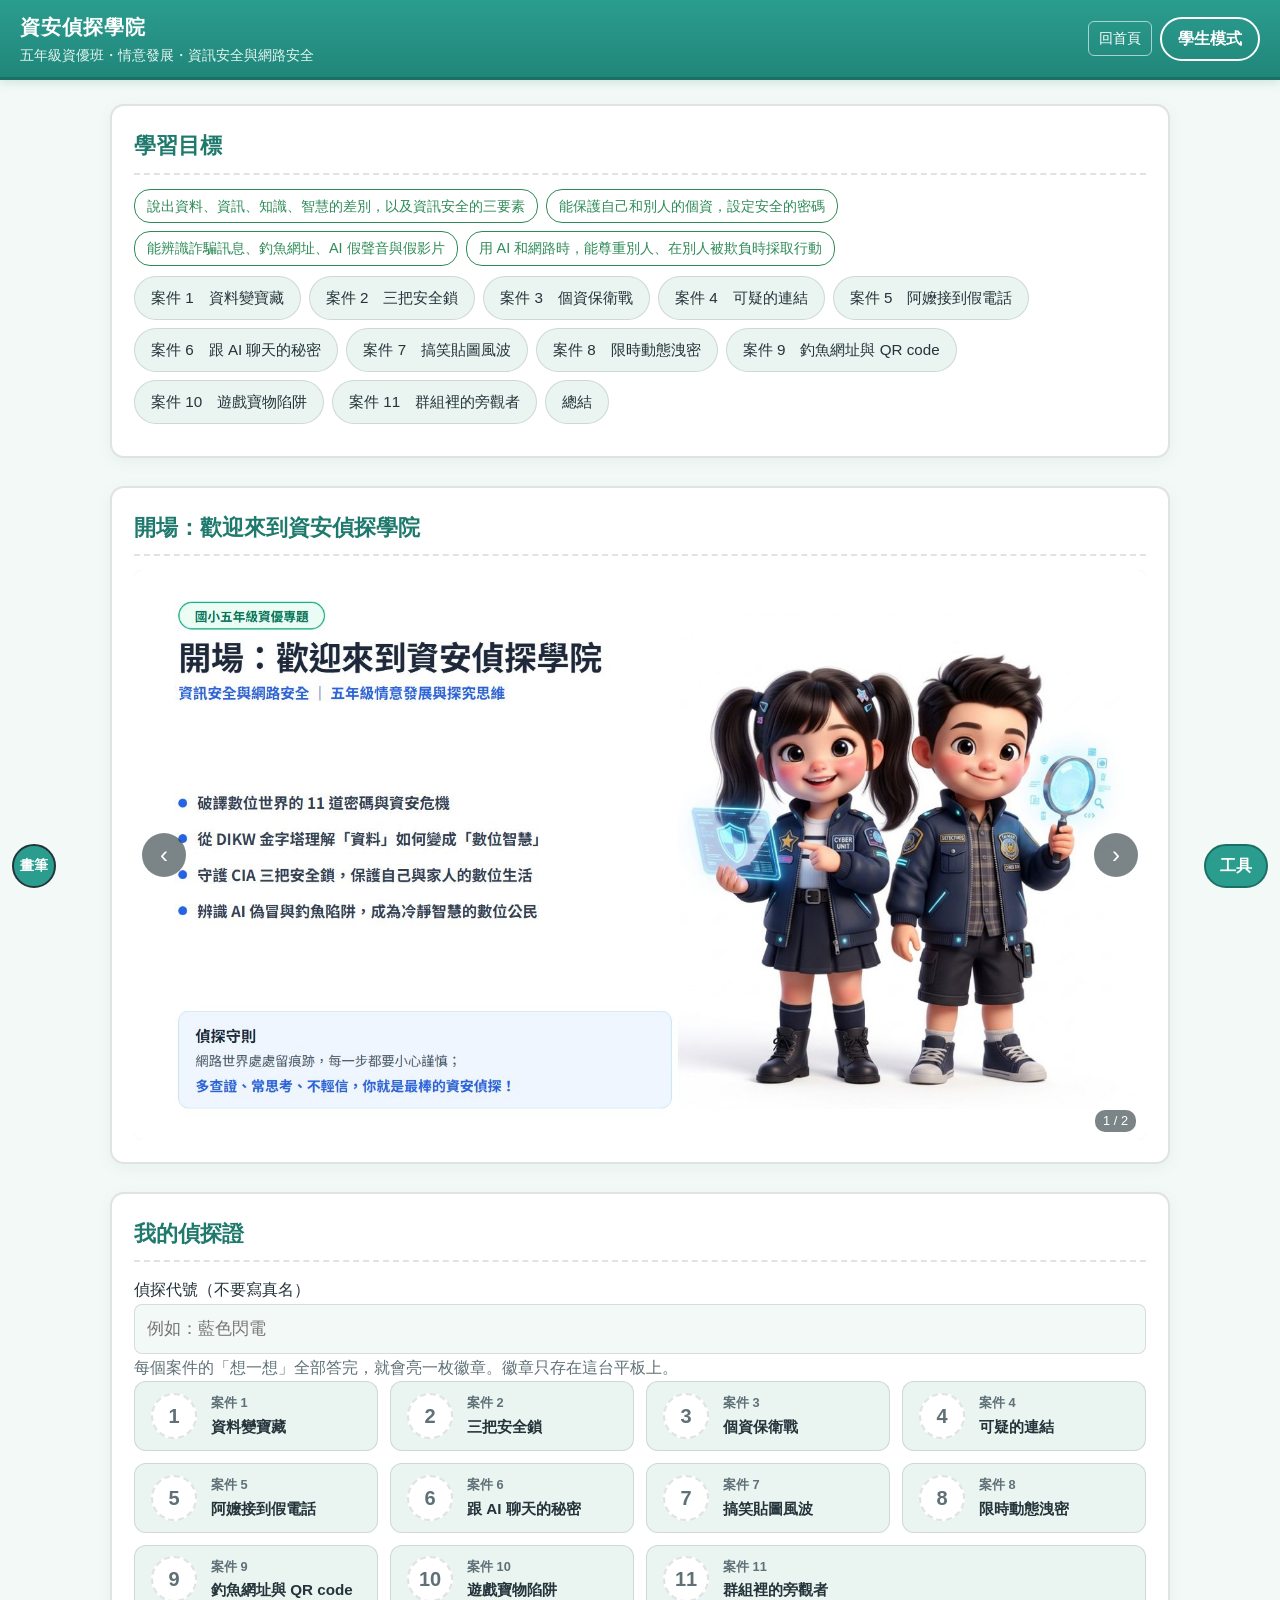
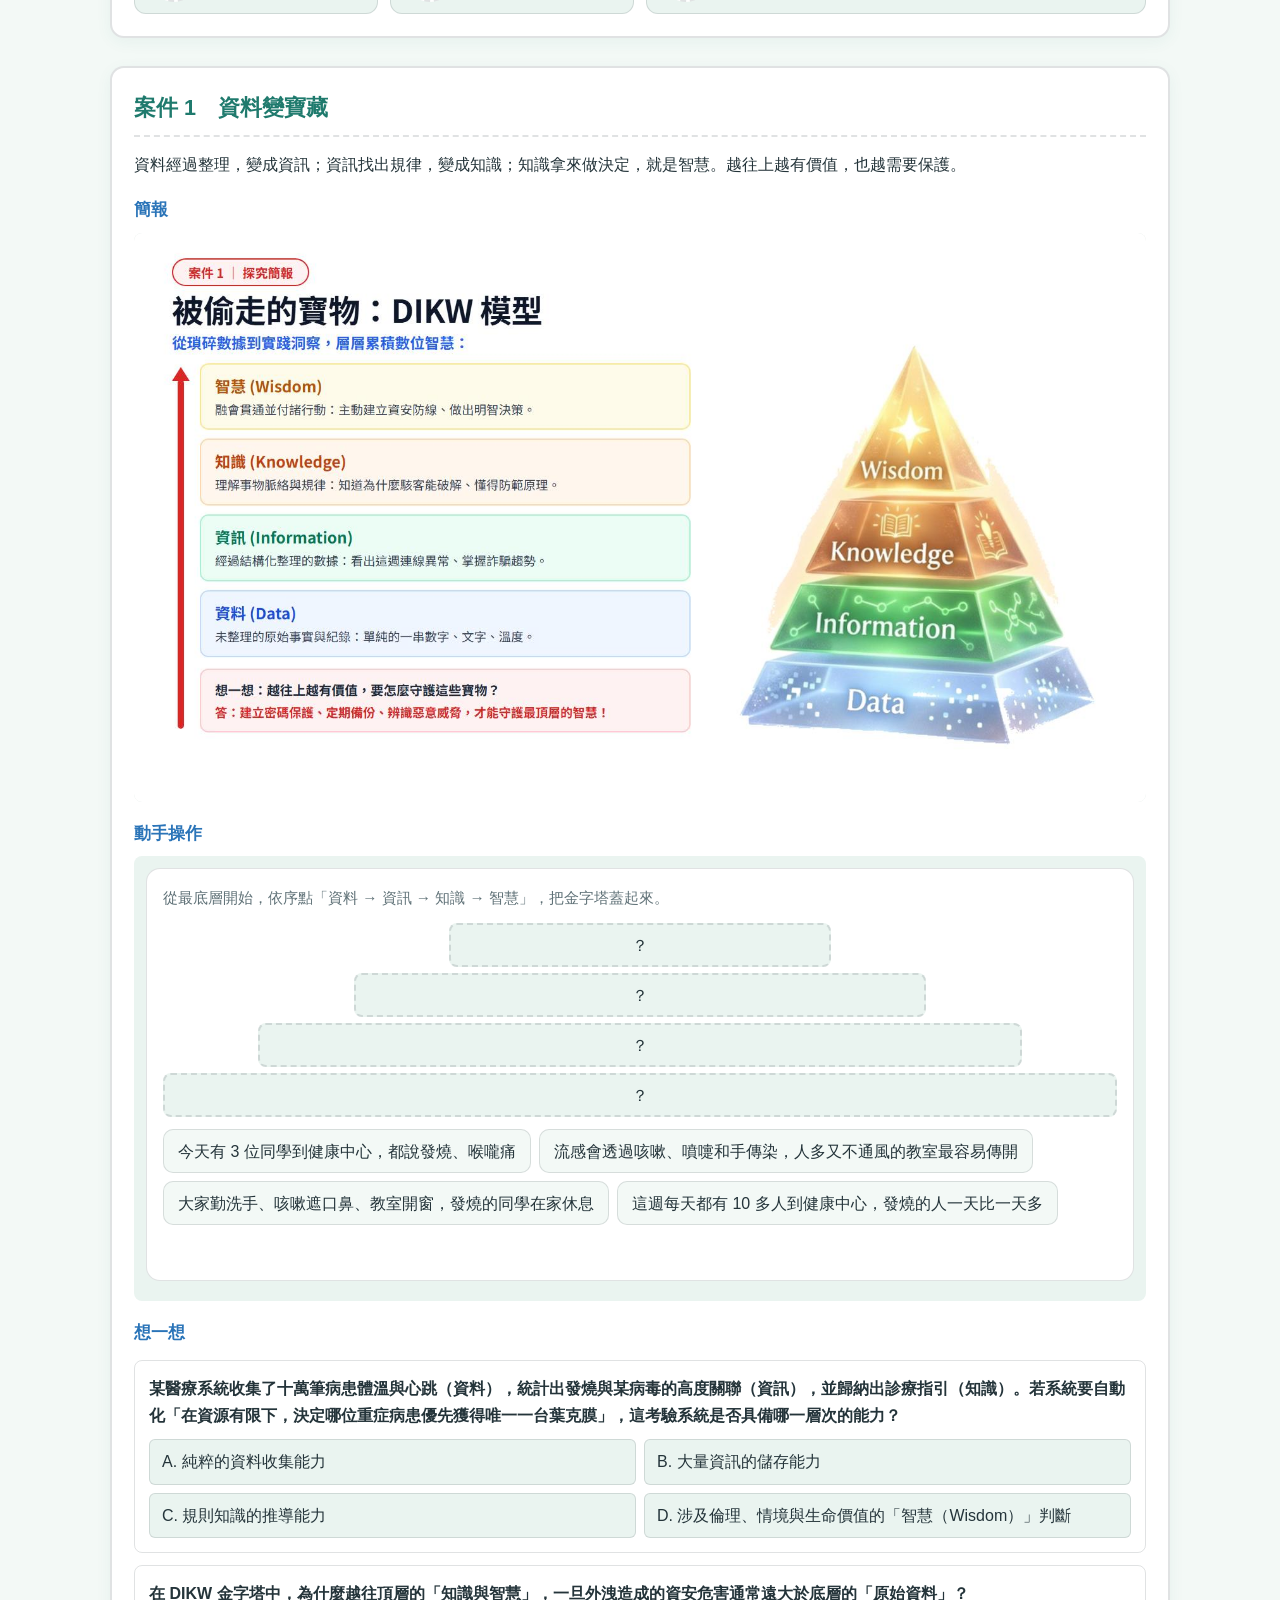
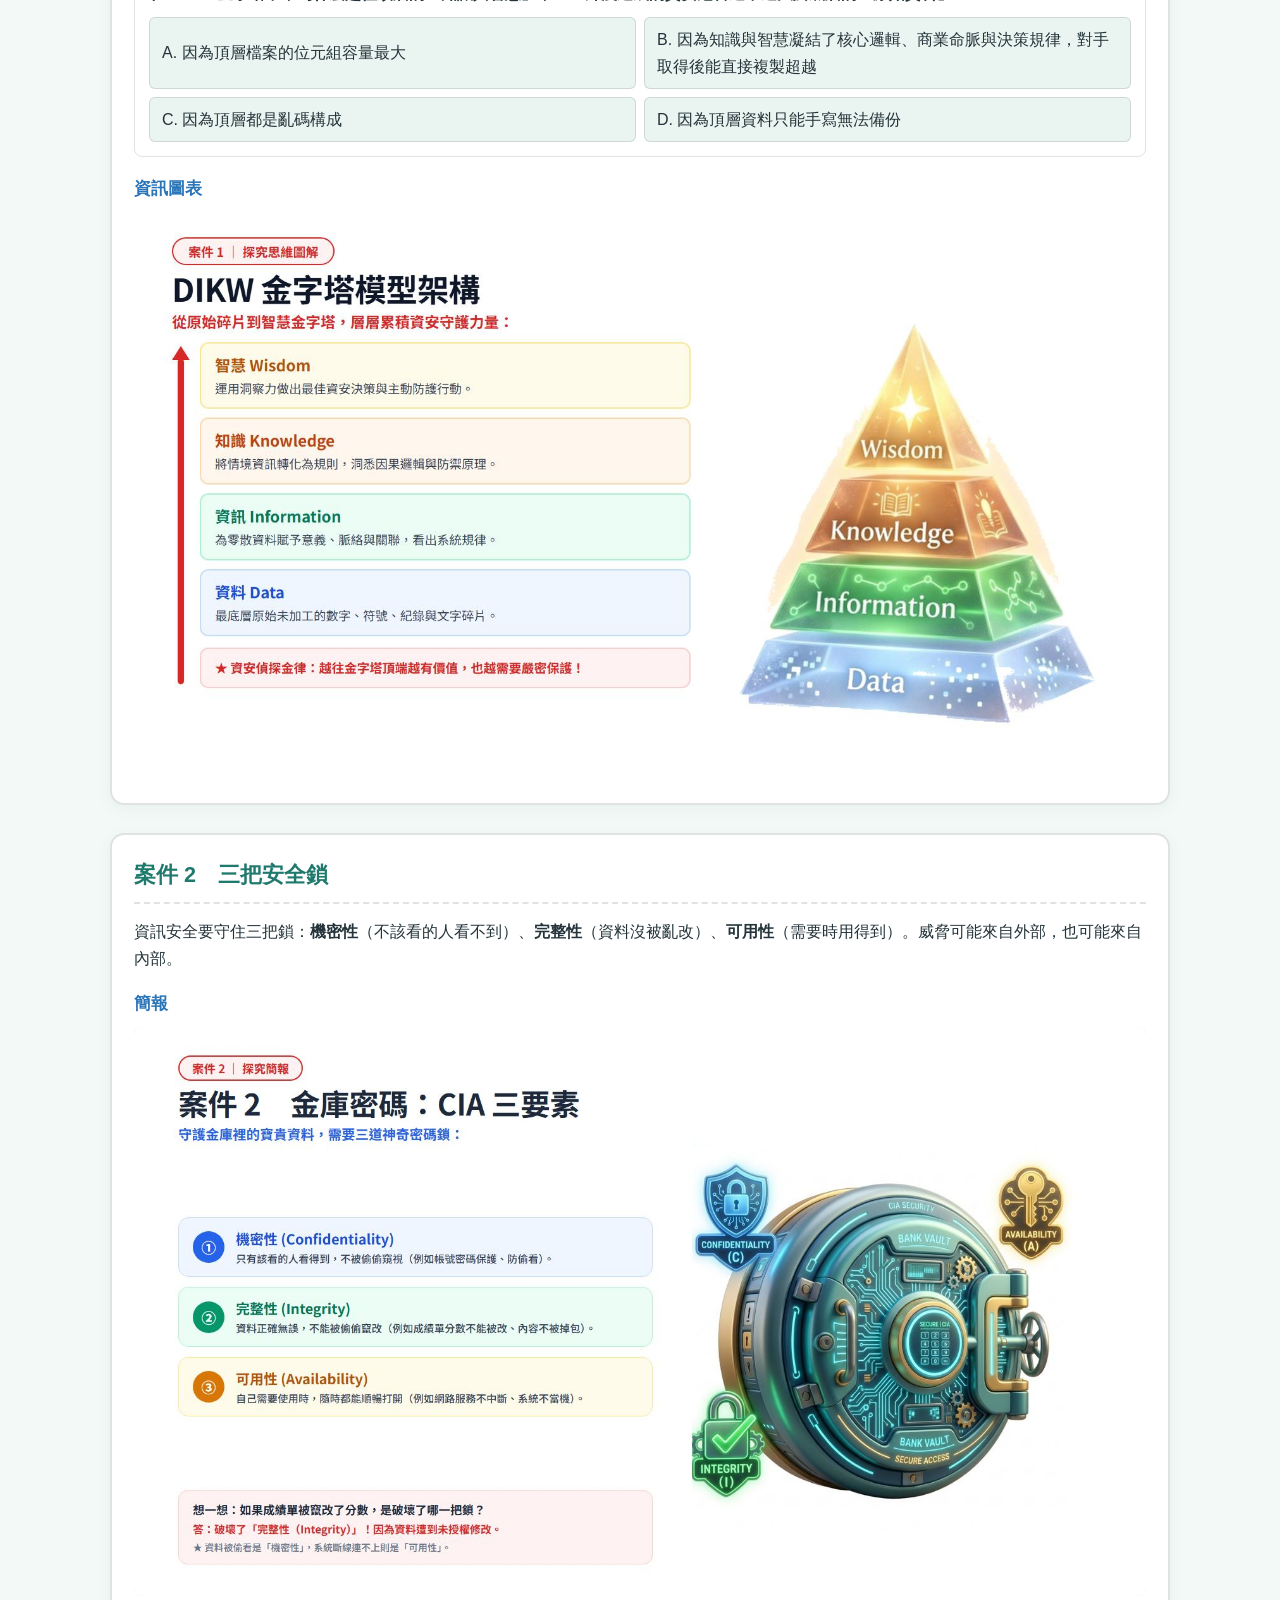
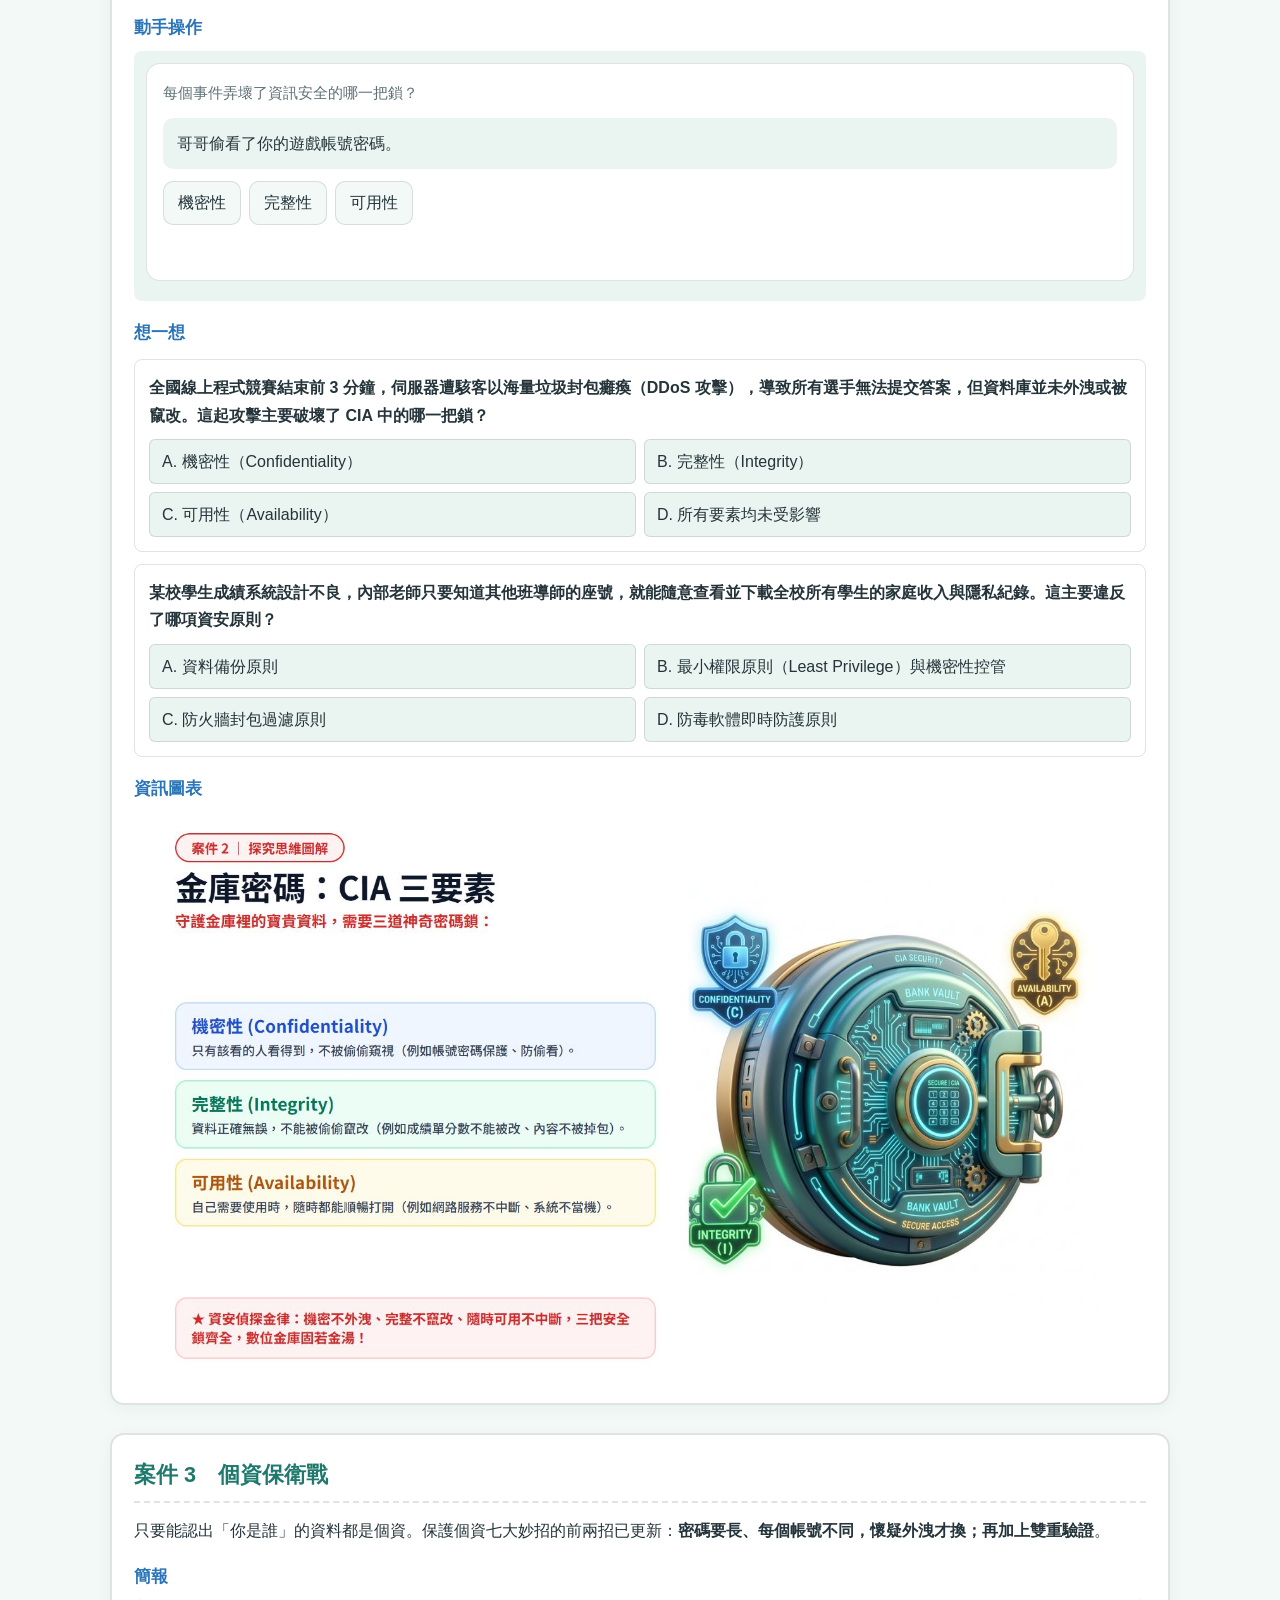
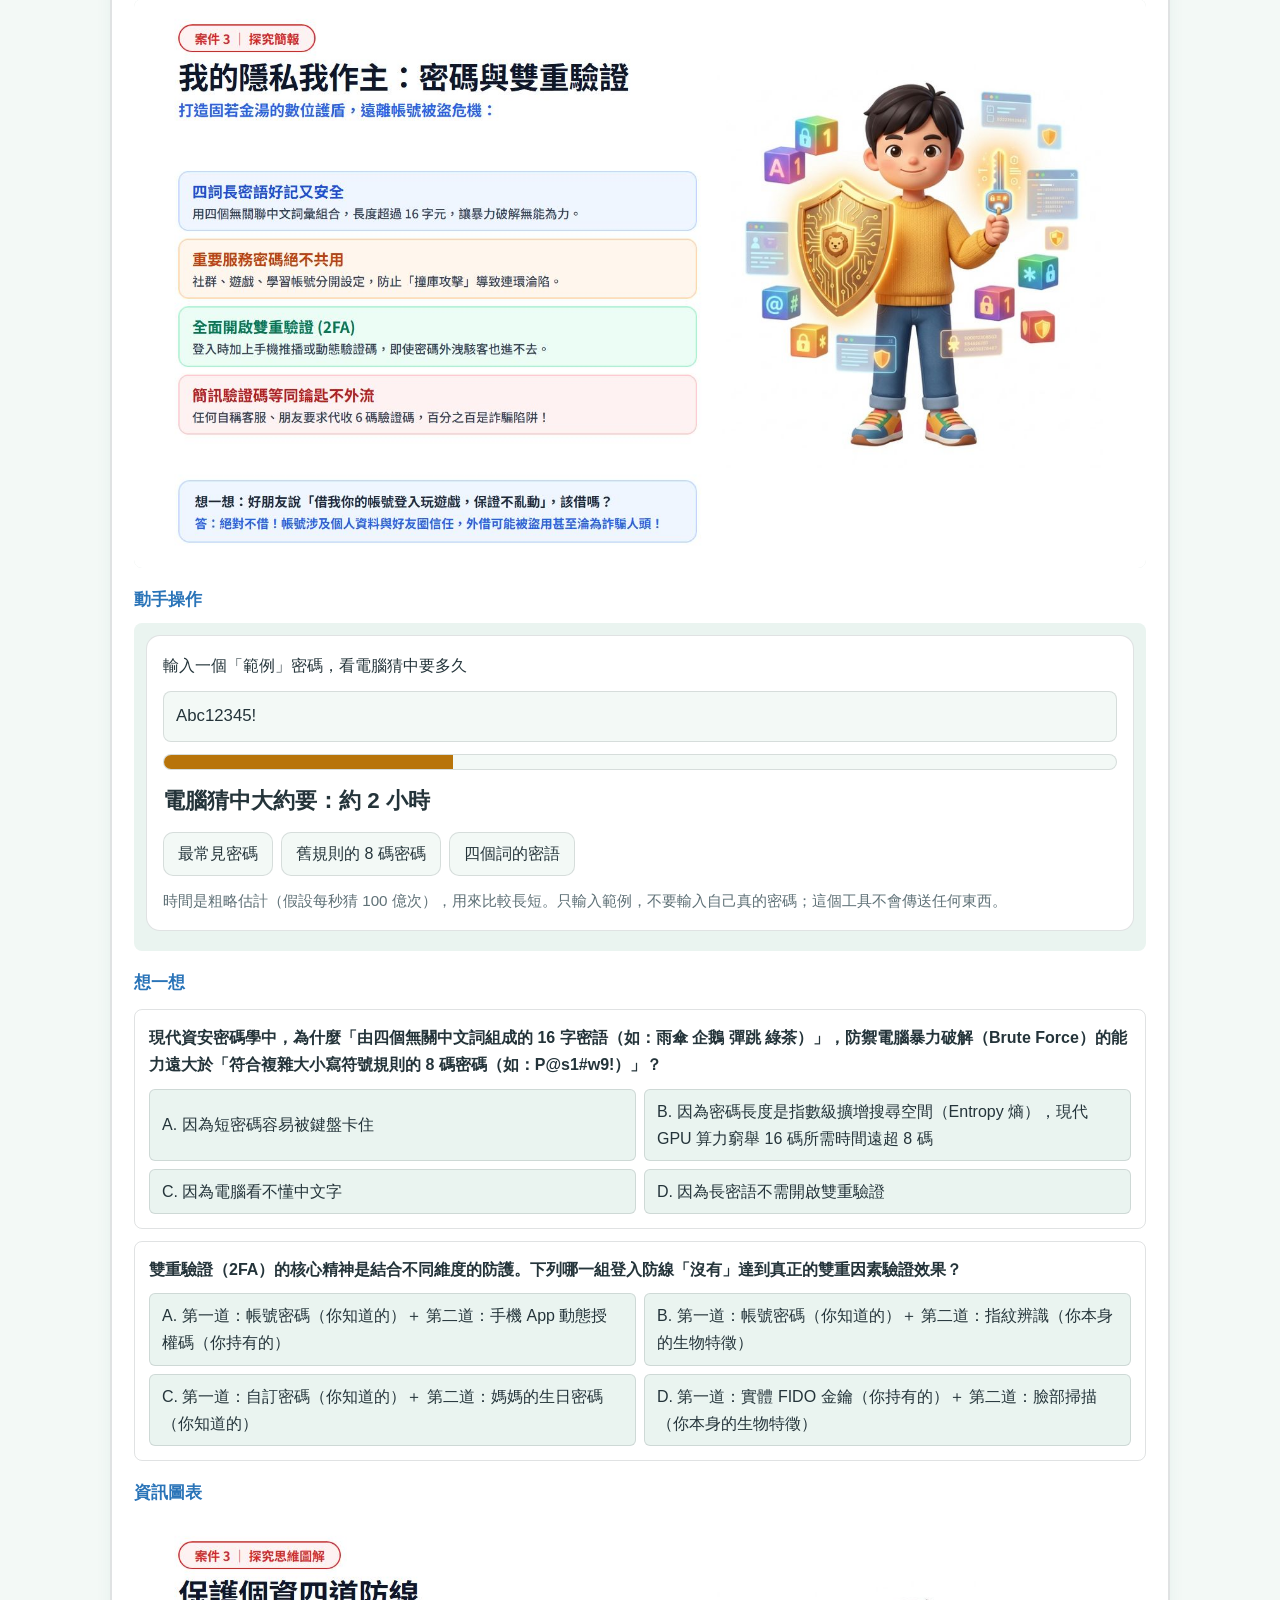
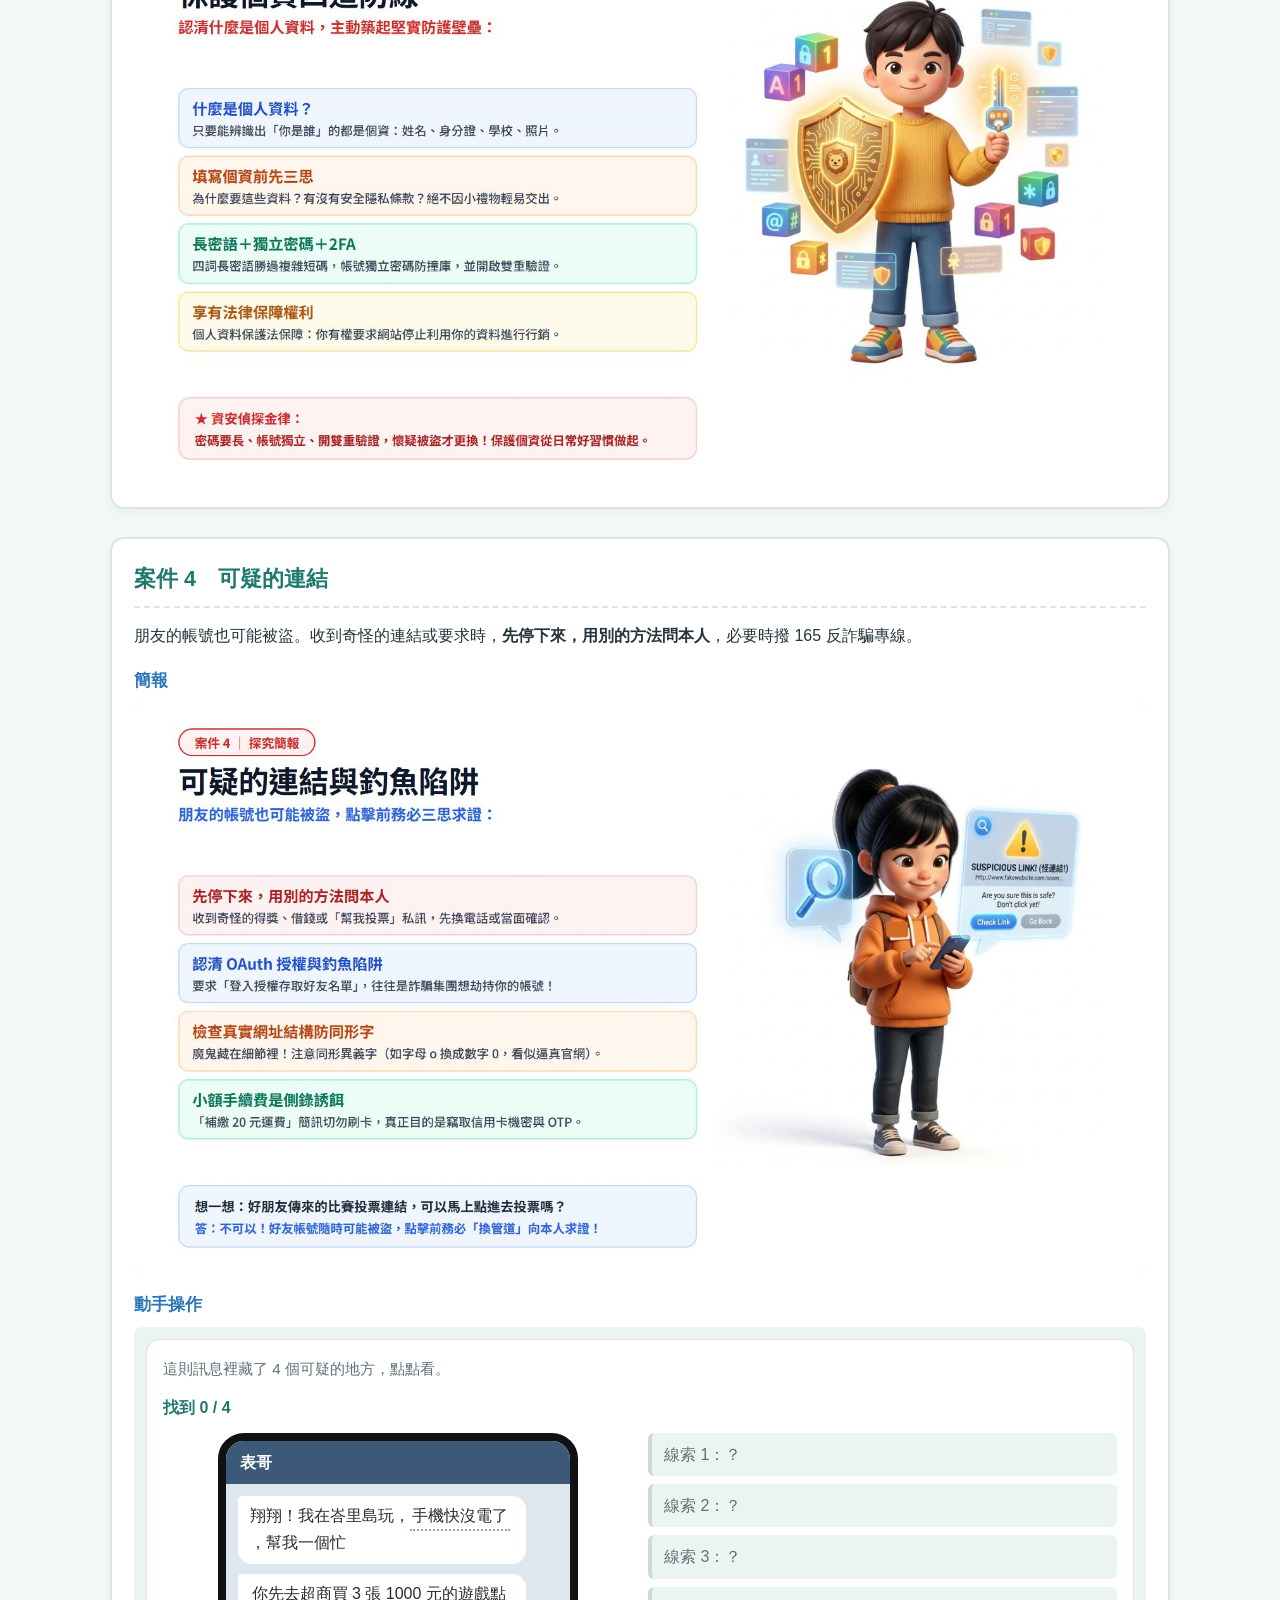
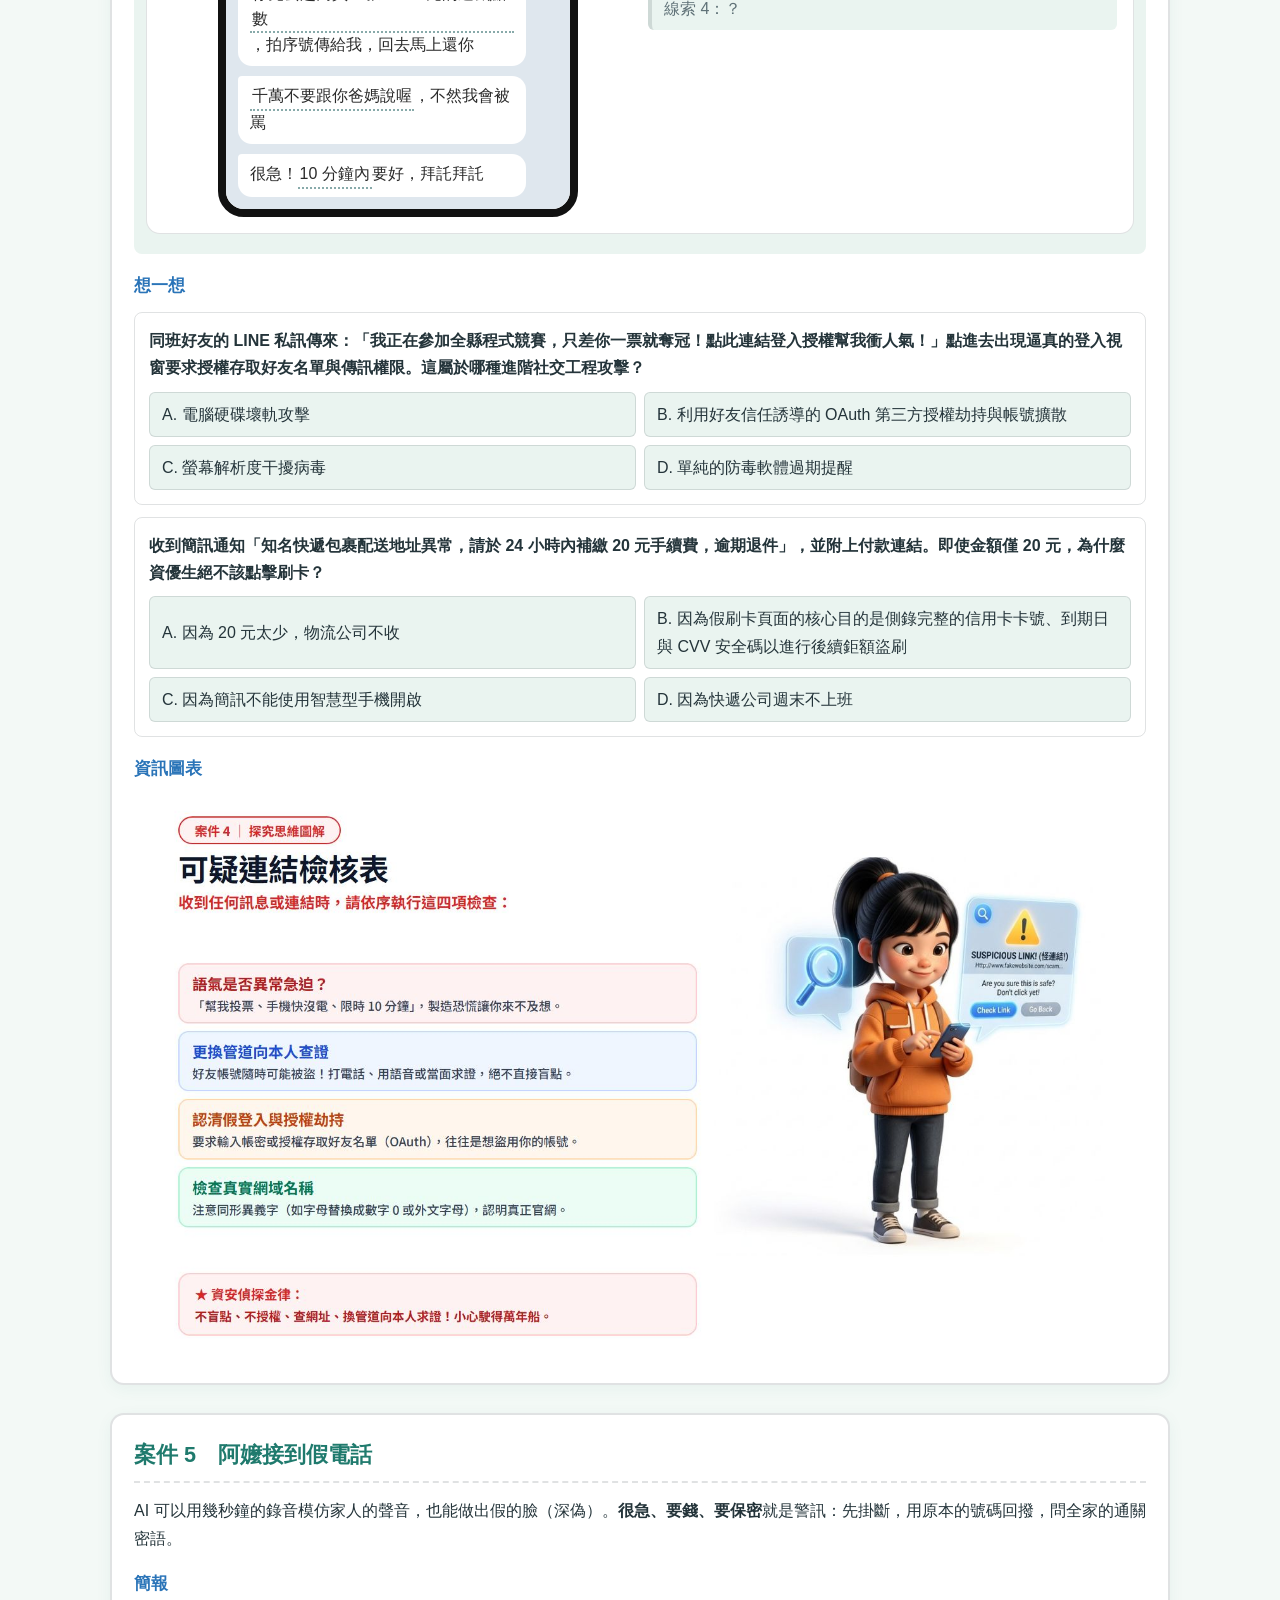
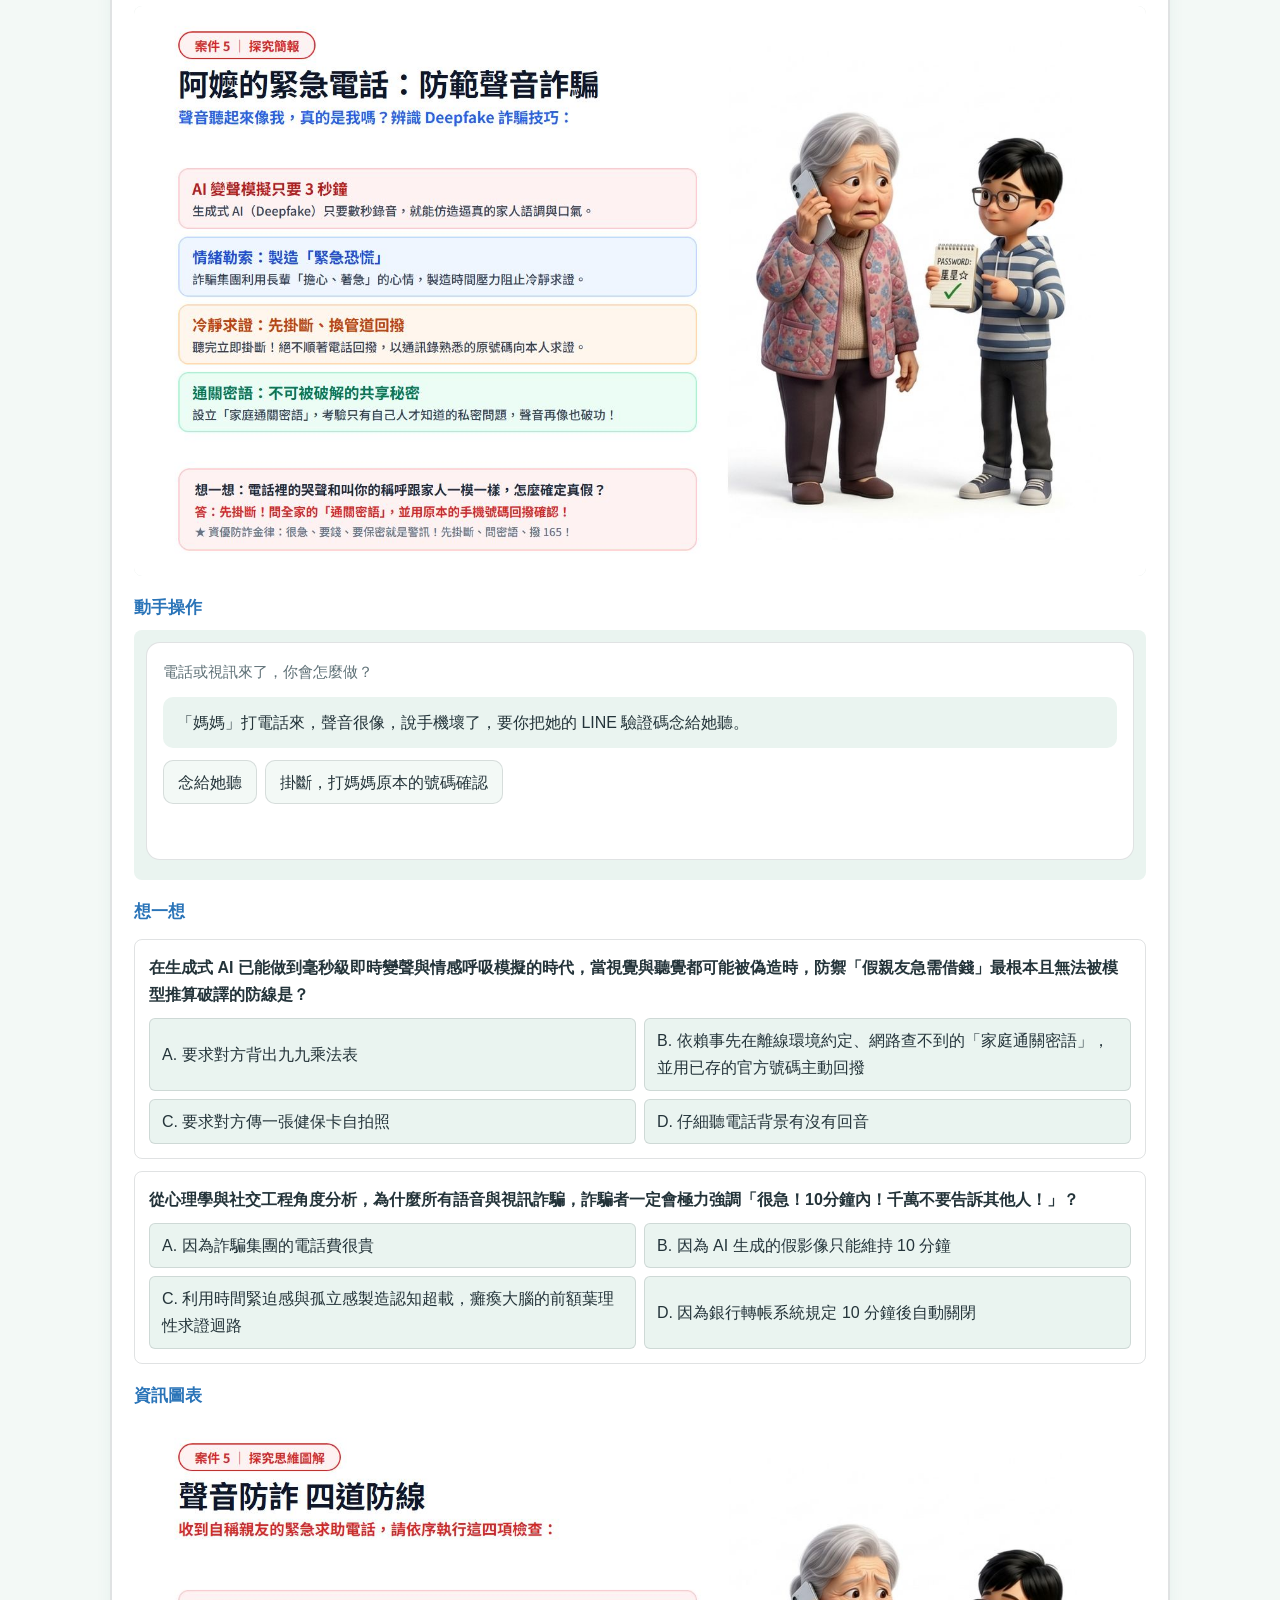
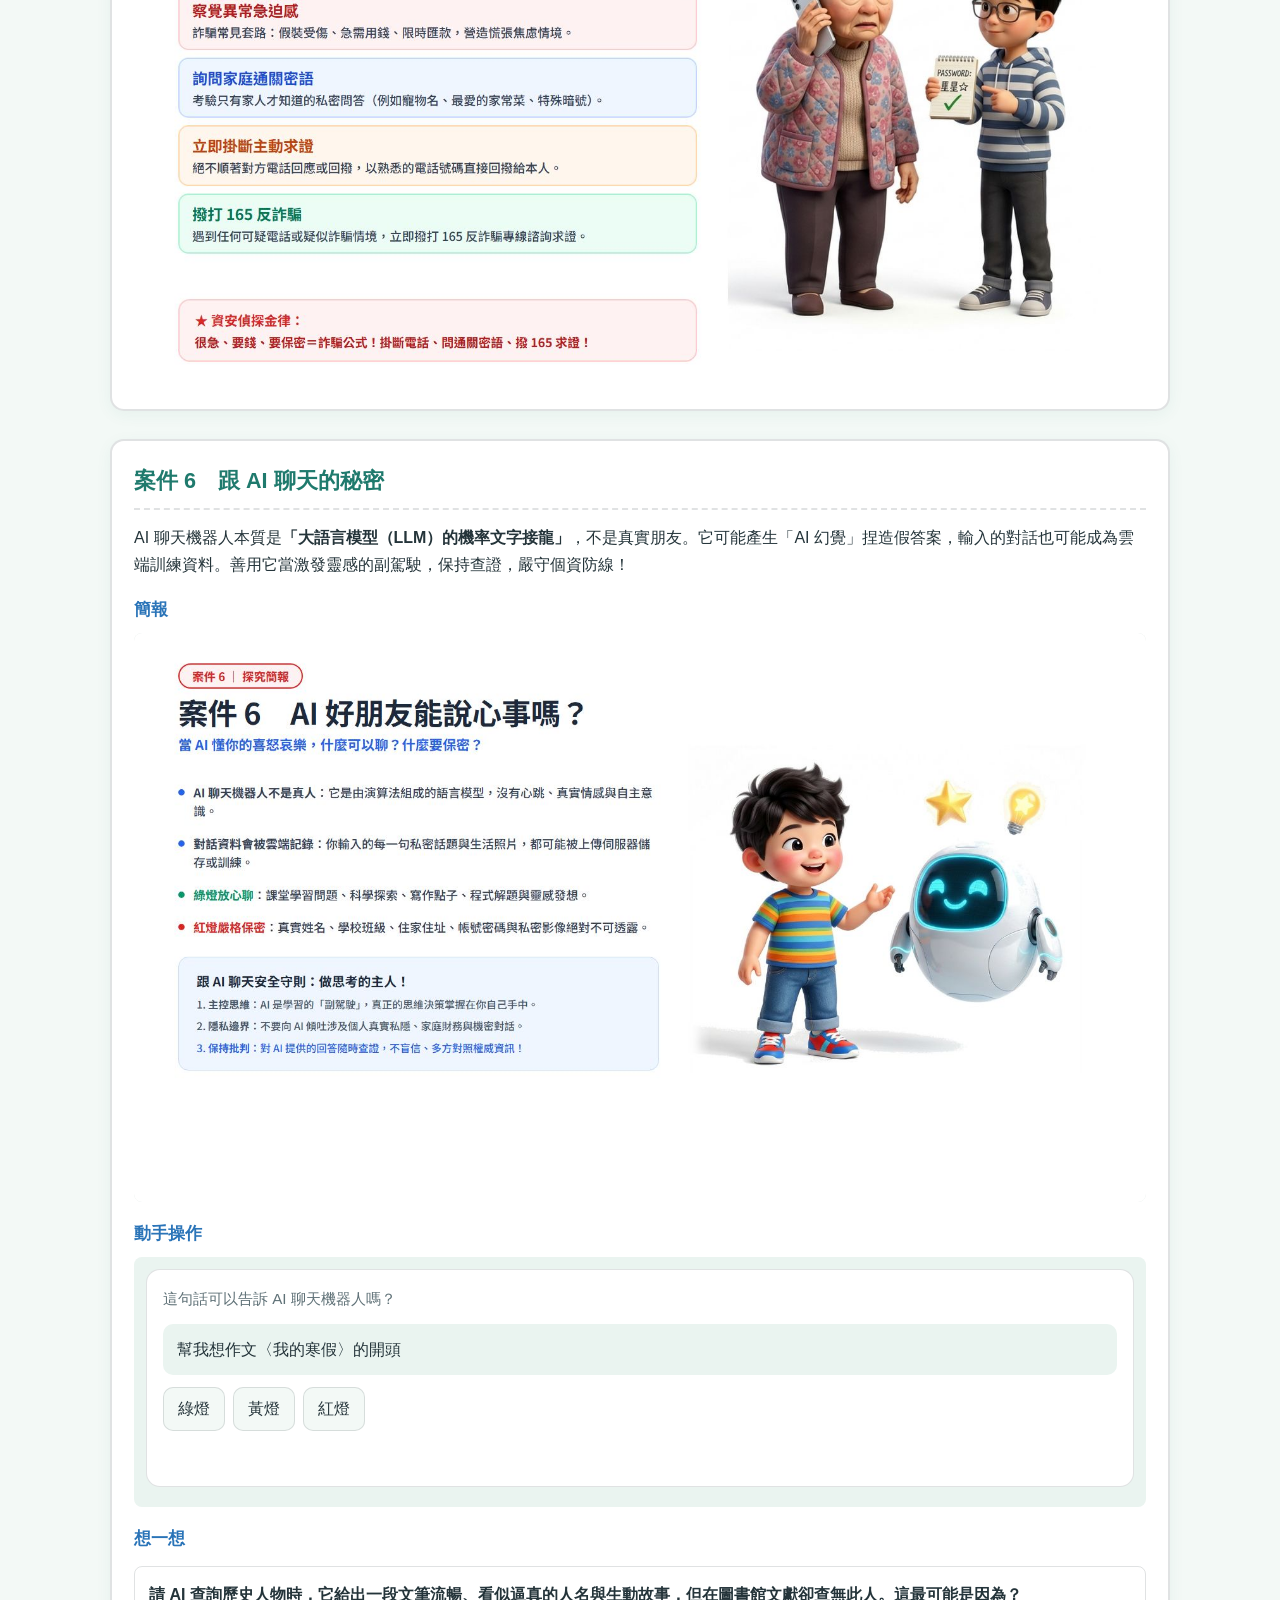
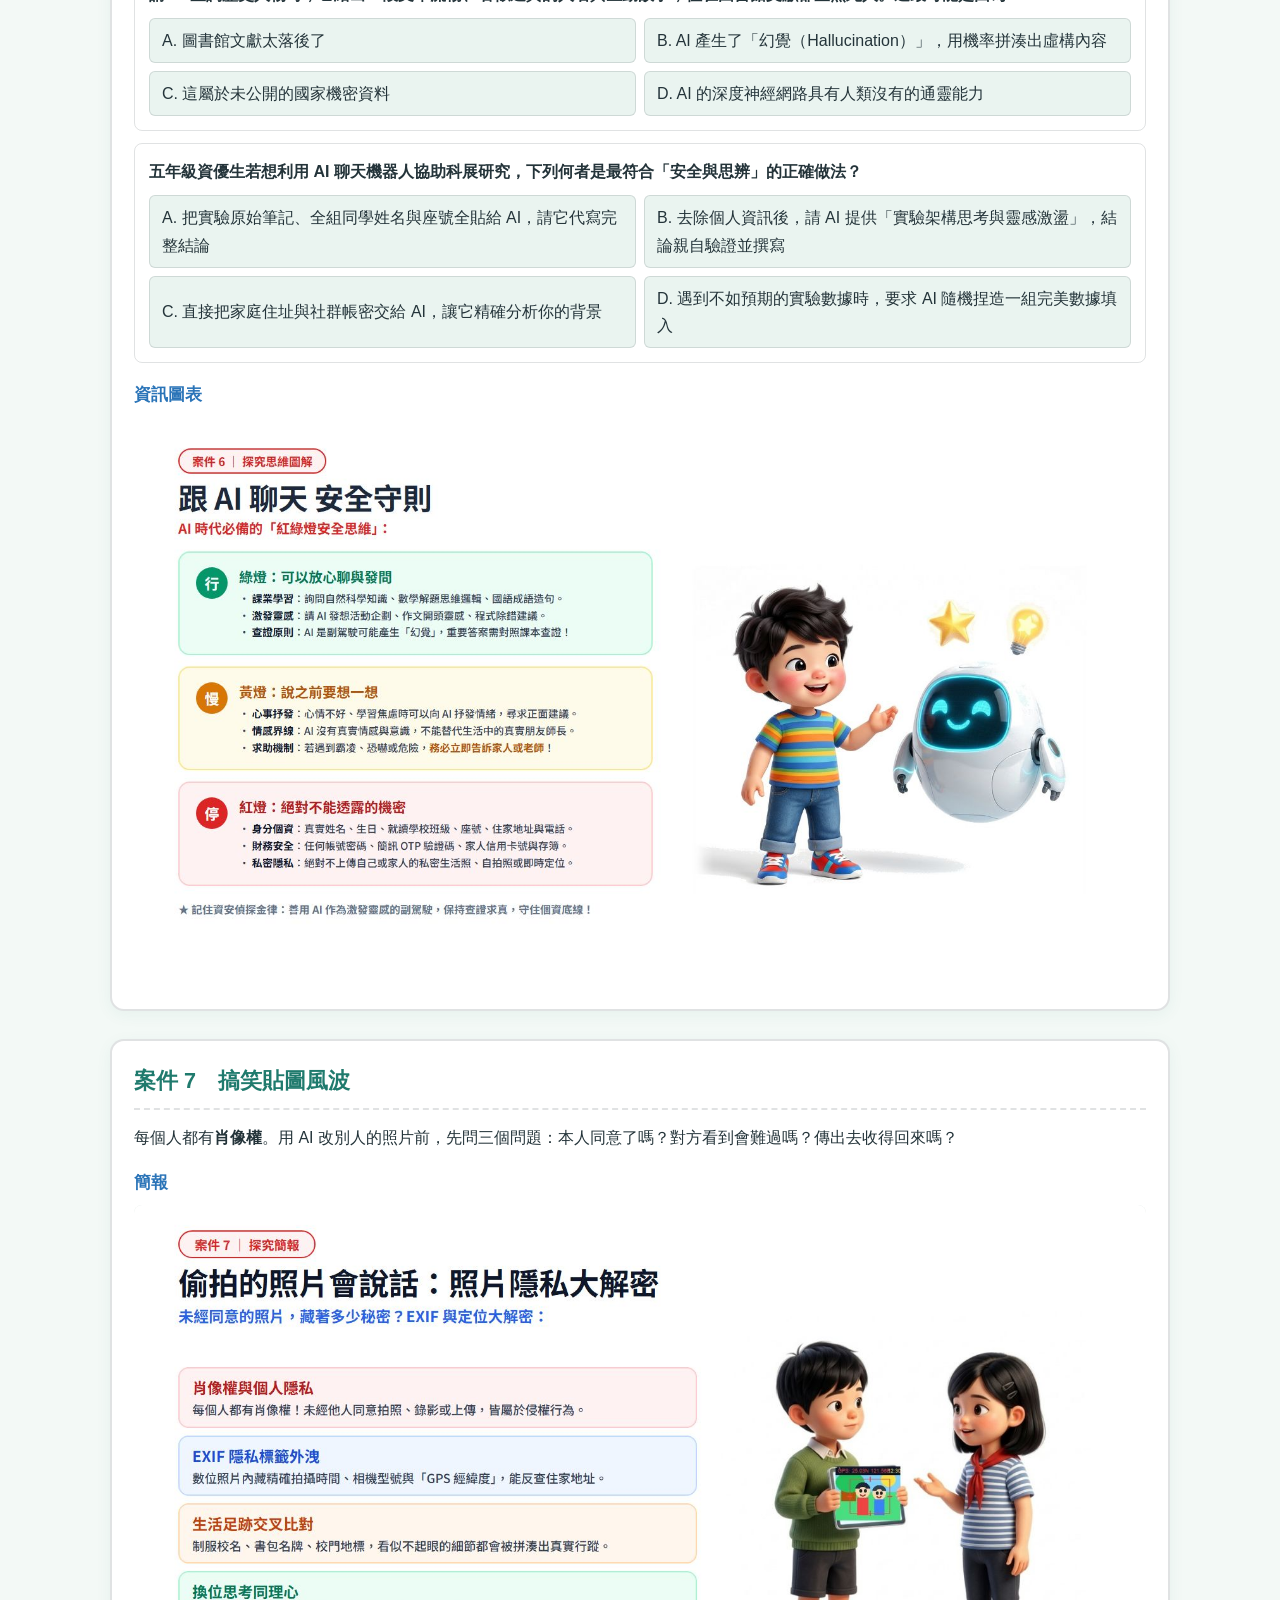
==== commit 9426a35e: "g5-cyber-safety：影片清單最後加入微電影〈末日2.0〉 Co-Authored-By: Claude Opus 5.5 <noreply@anthropic.com>" ====
--- a/units/g5-cyber-safety/index.html
+++ b/units/g5-cyber-safety/index.html
@@ -773,6 +773,10 @@
           {
             title: 'David’s Secret（資安動畫金像獎 第一名）',
             url: 'https://www.youtube.com/watch?v=m_RrWRi9Xyk'
+          },
+          {
+            title: '末日2.0（2013 屏東電影節金緱獎微電影）',
+            url: 'https://www.youtube.com/watch?v=4l4QsUbksp0'
           }
         ]
       },
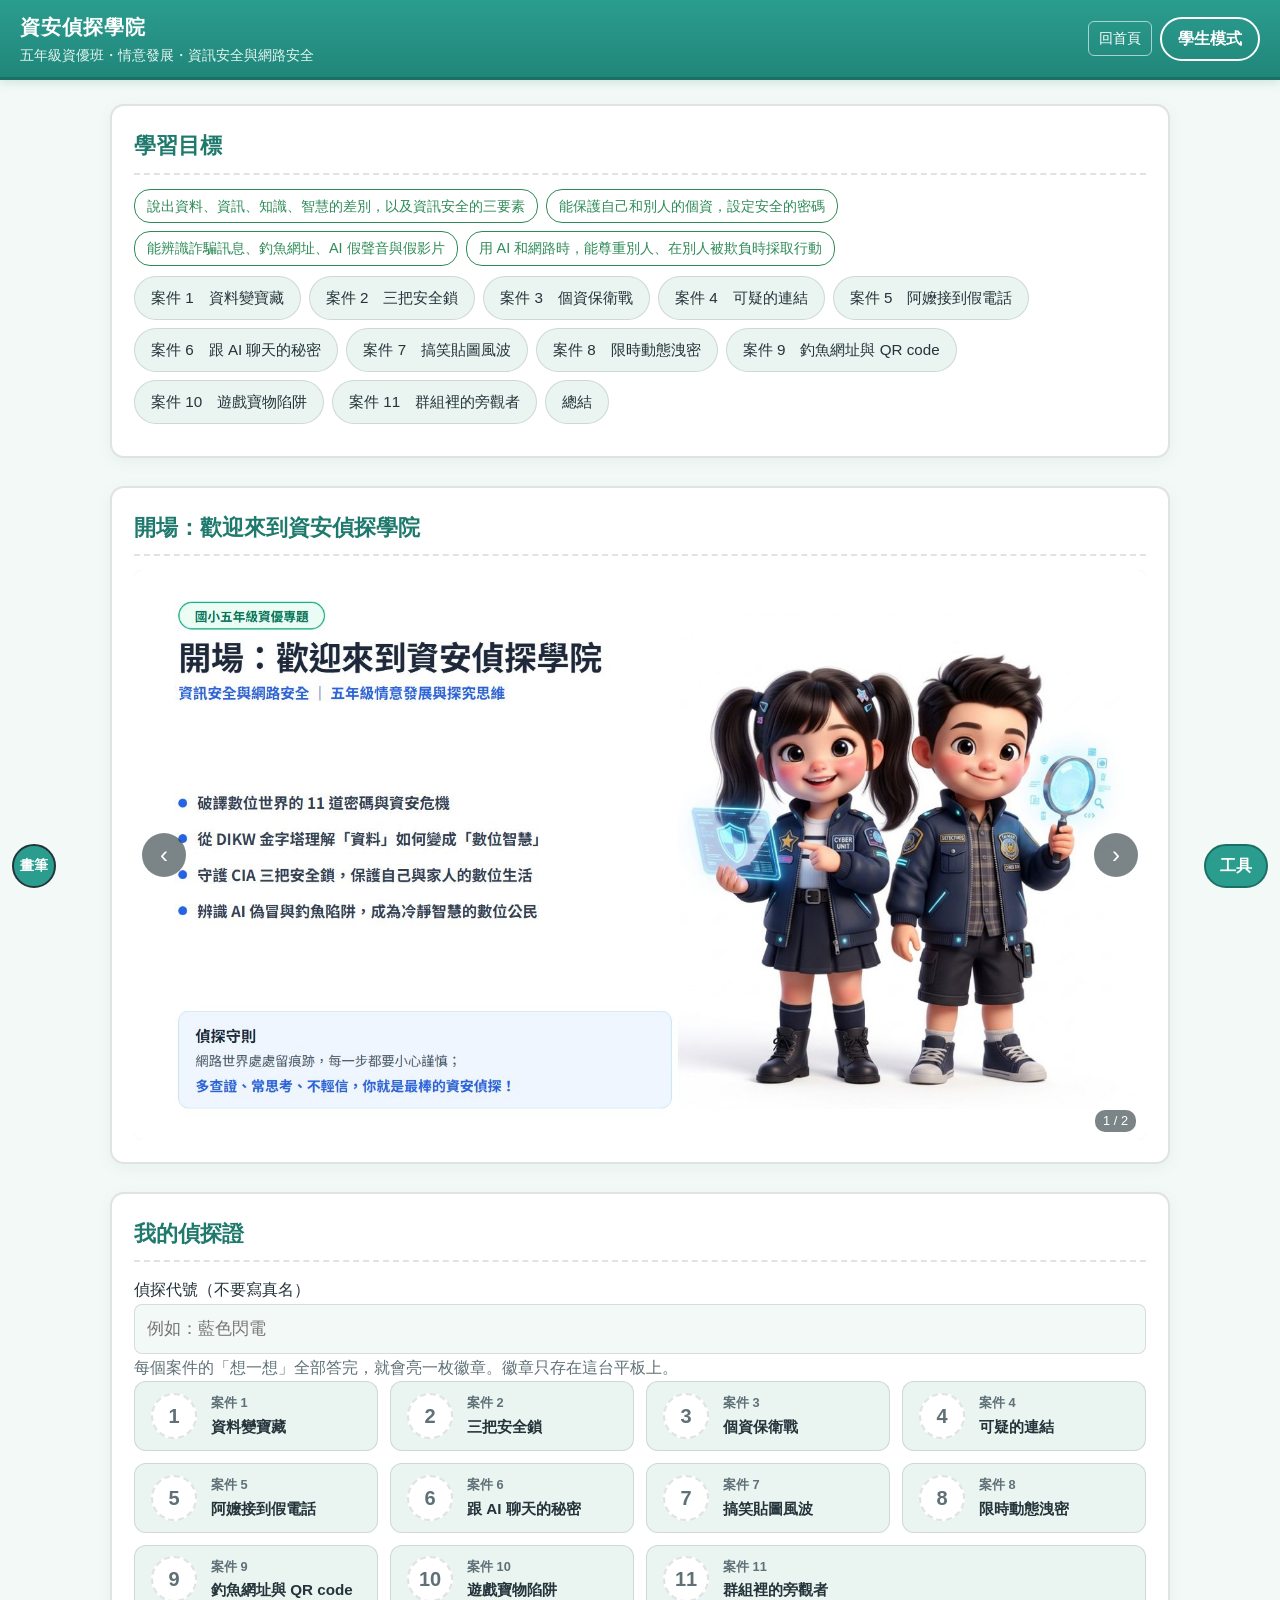
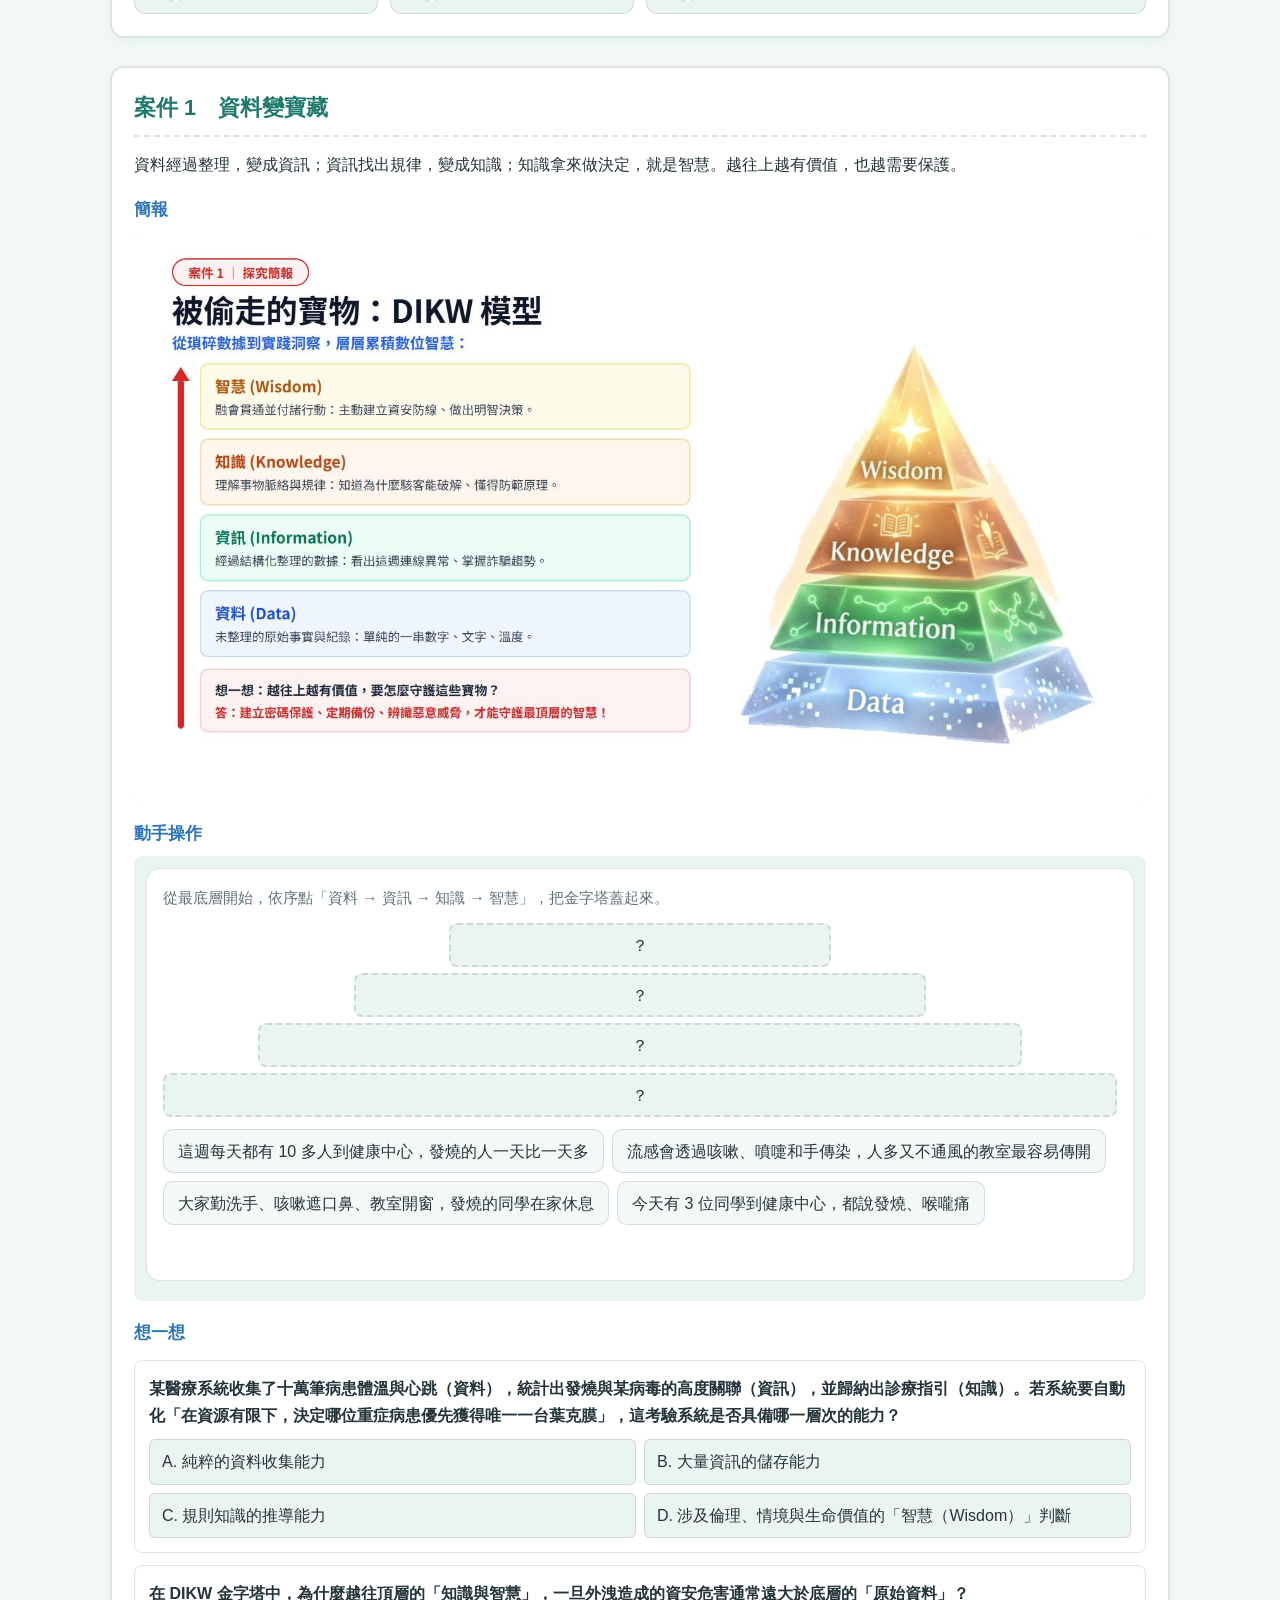
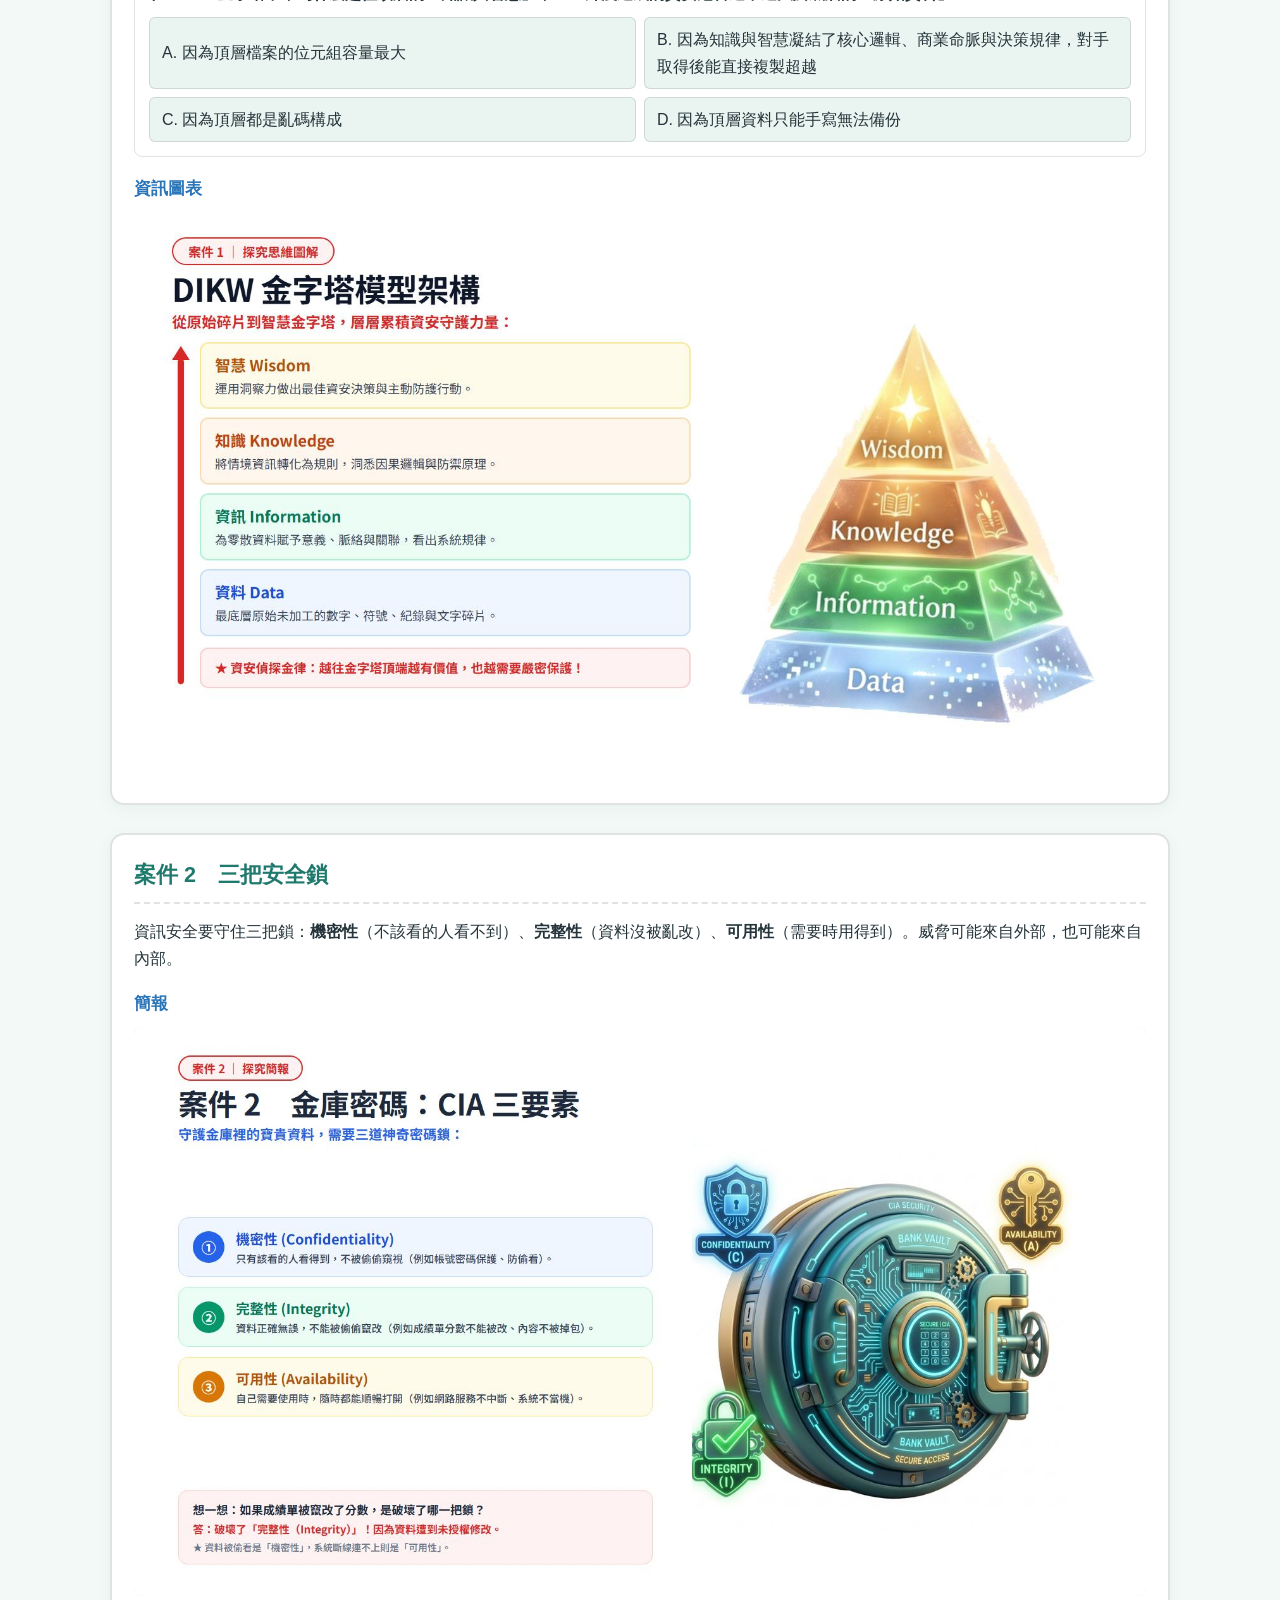
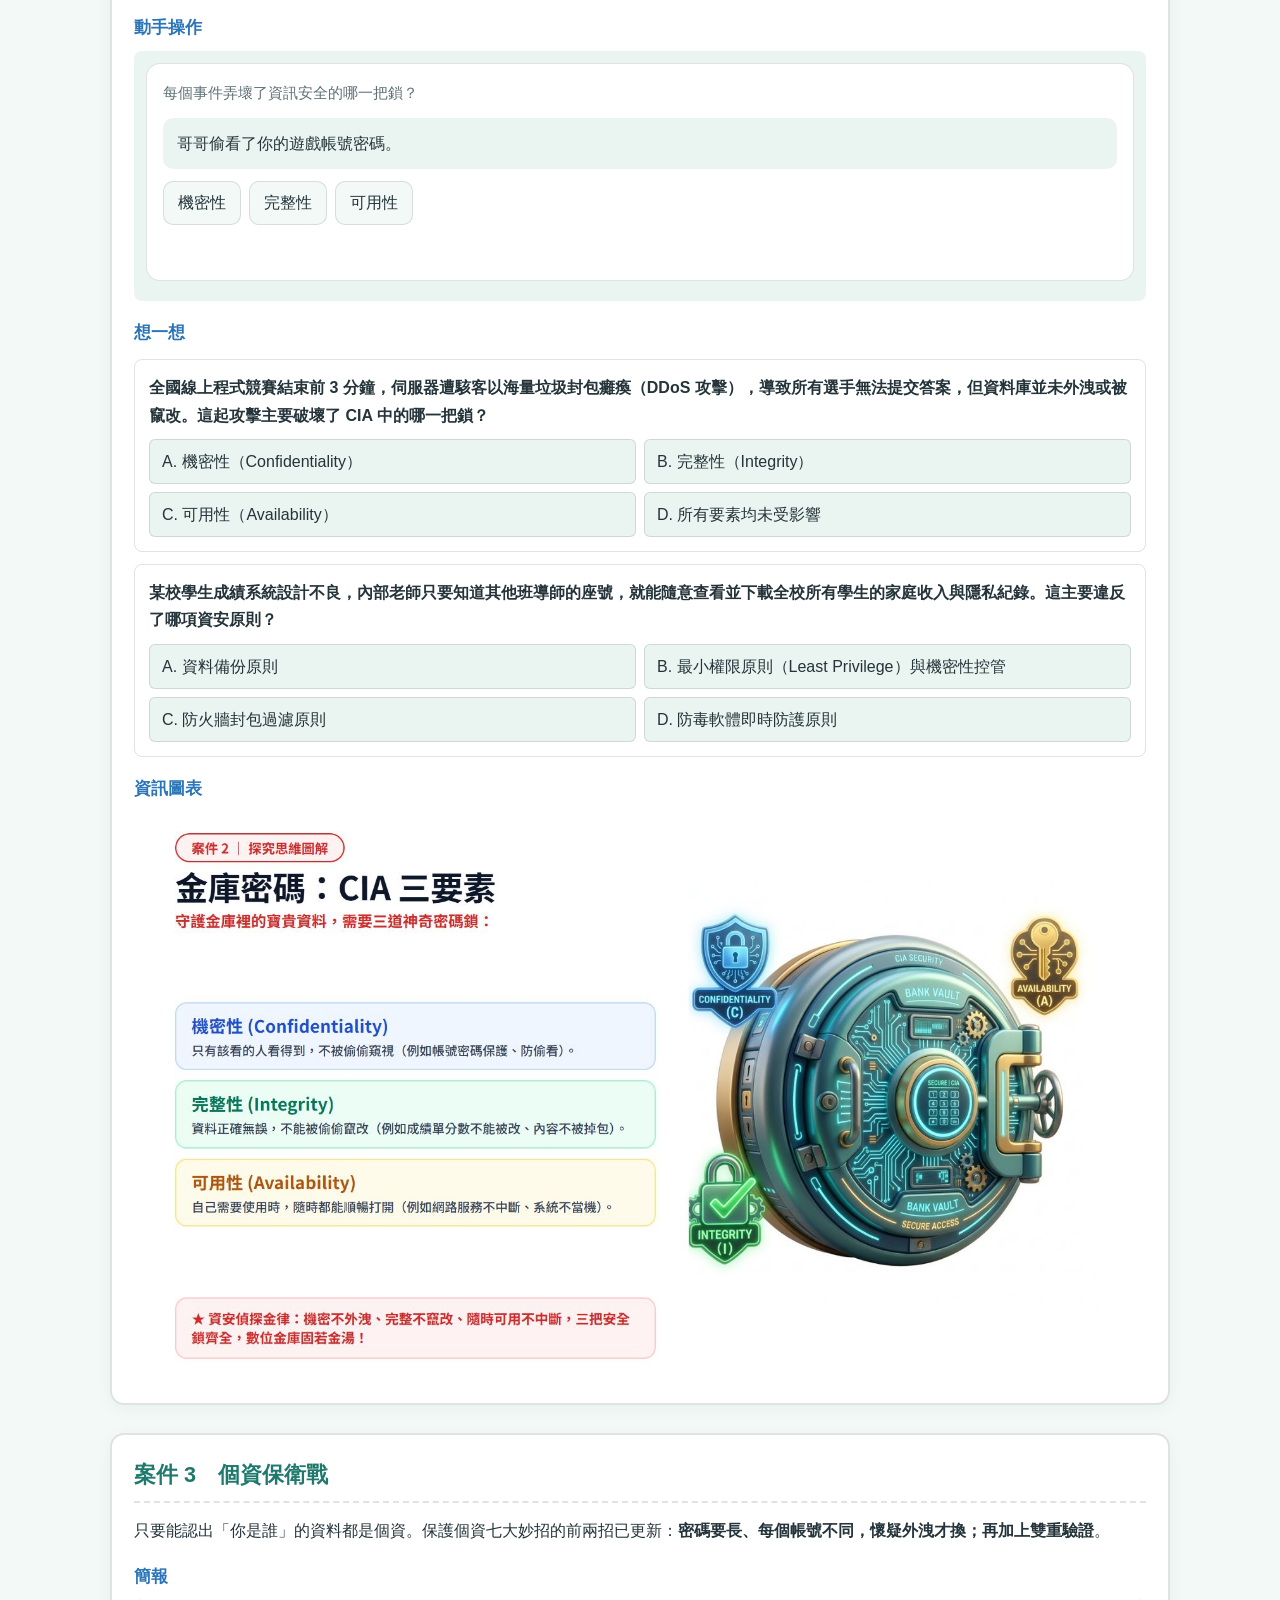
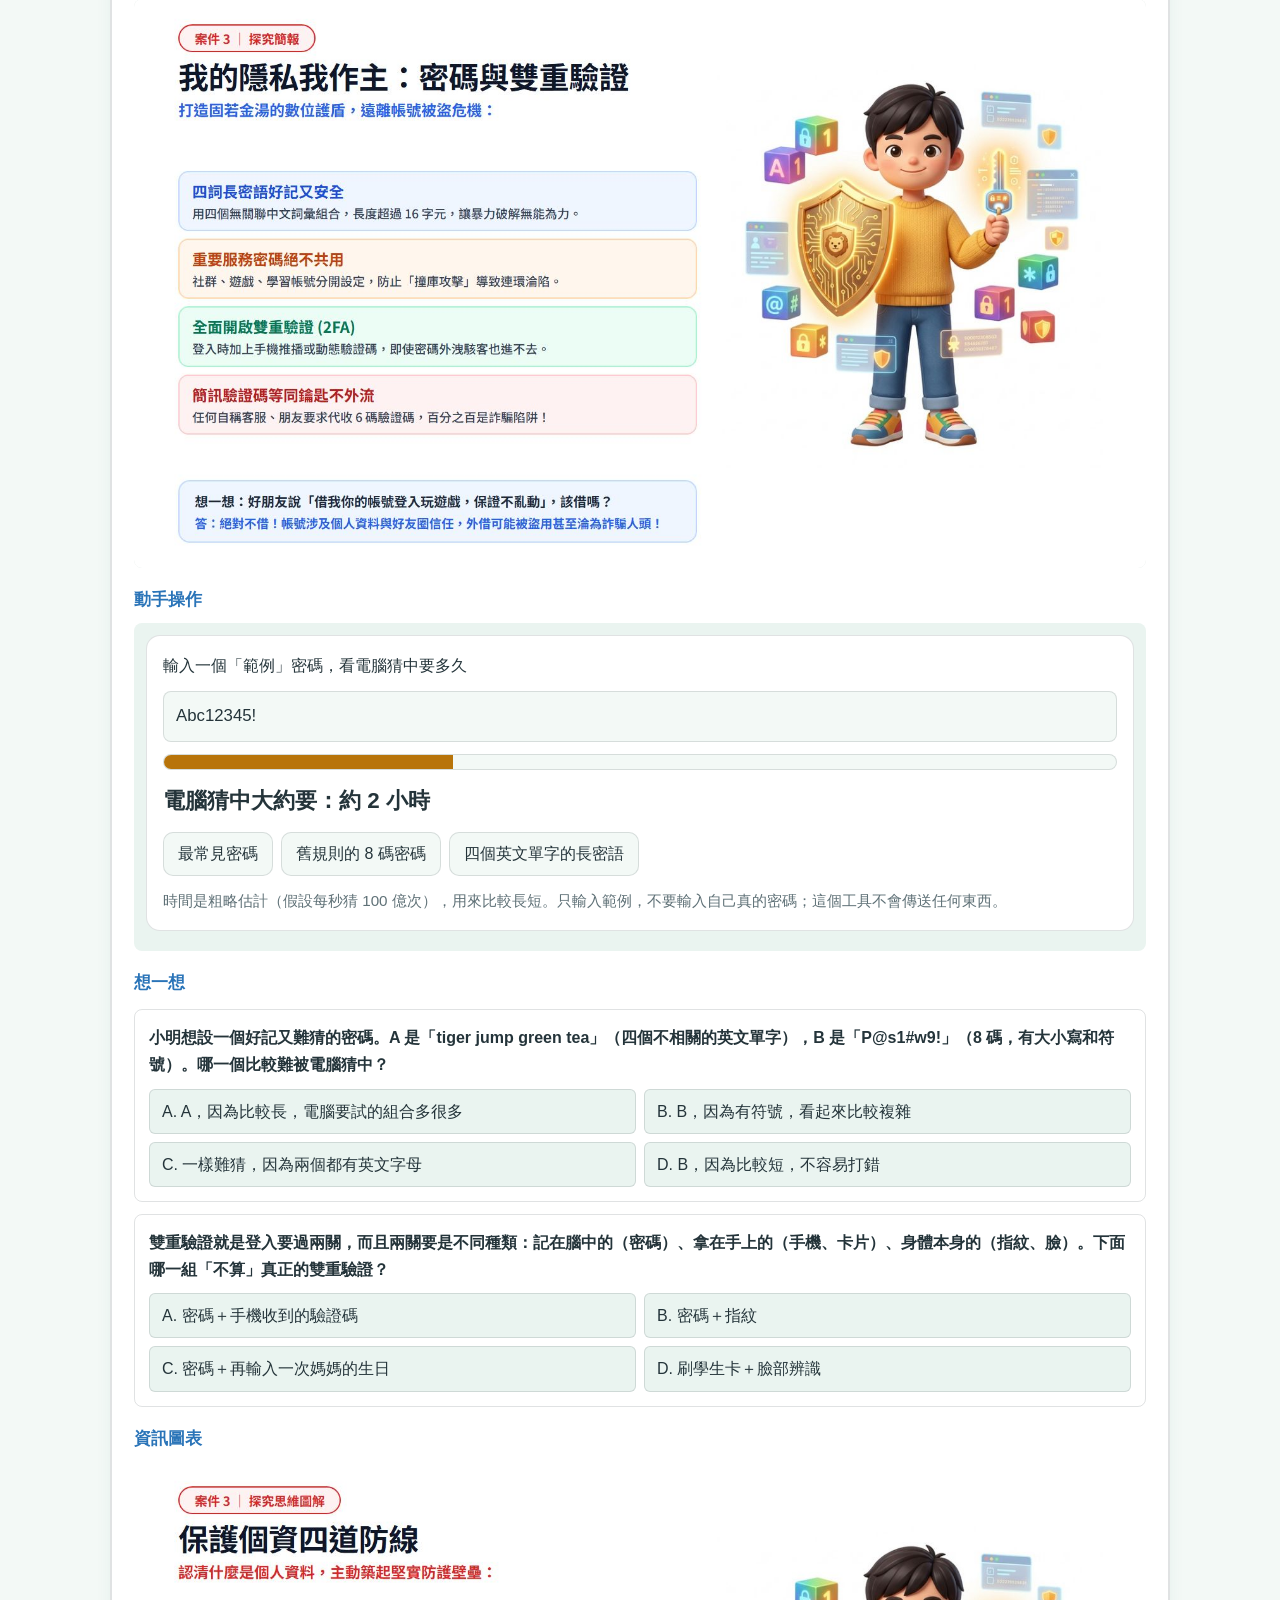
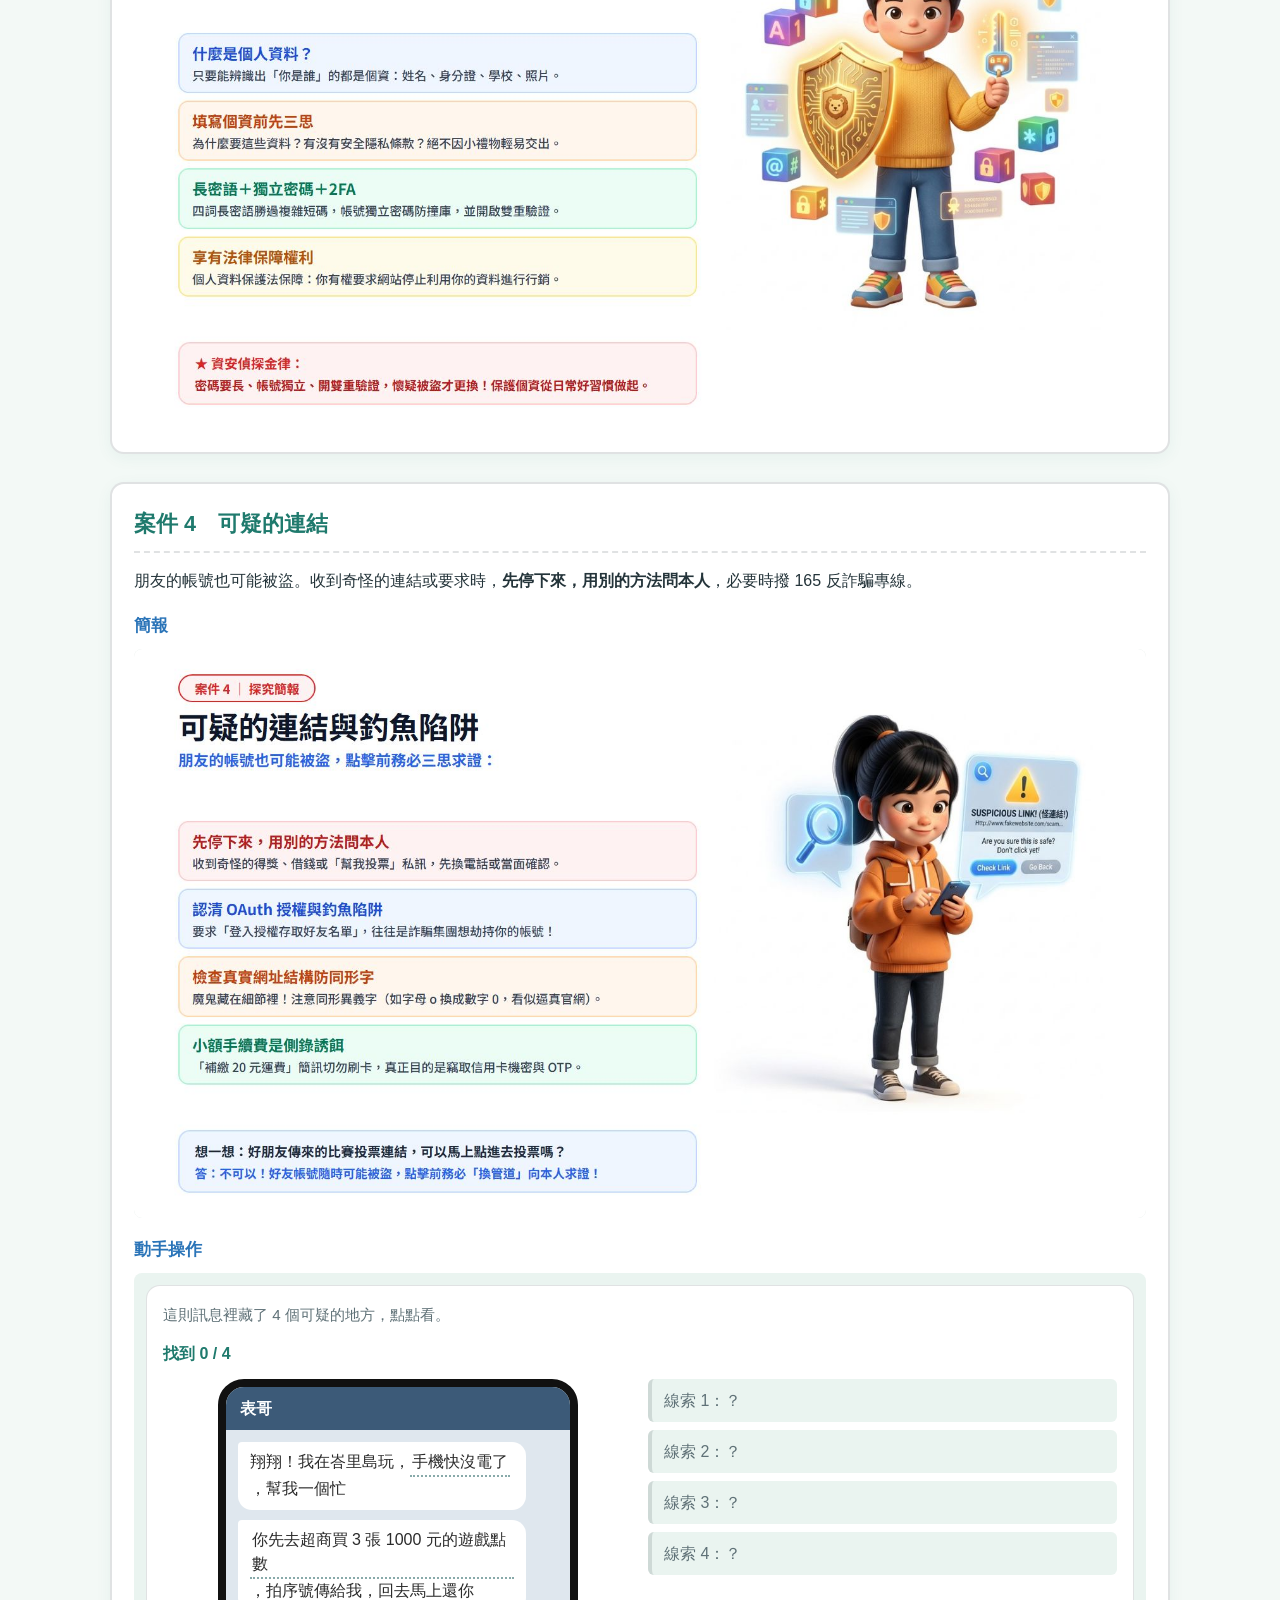
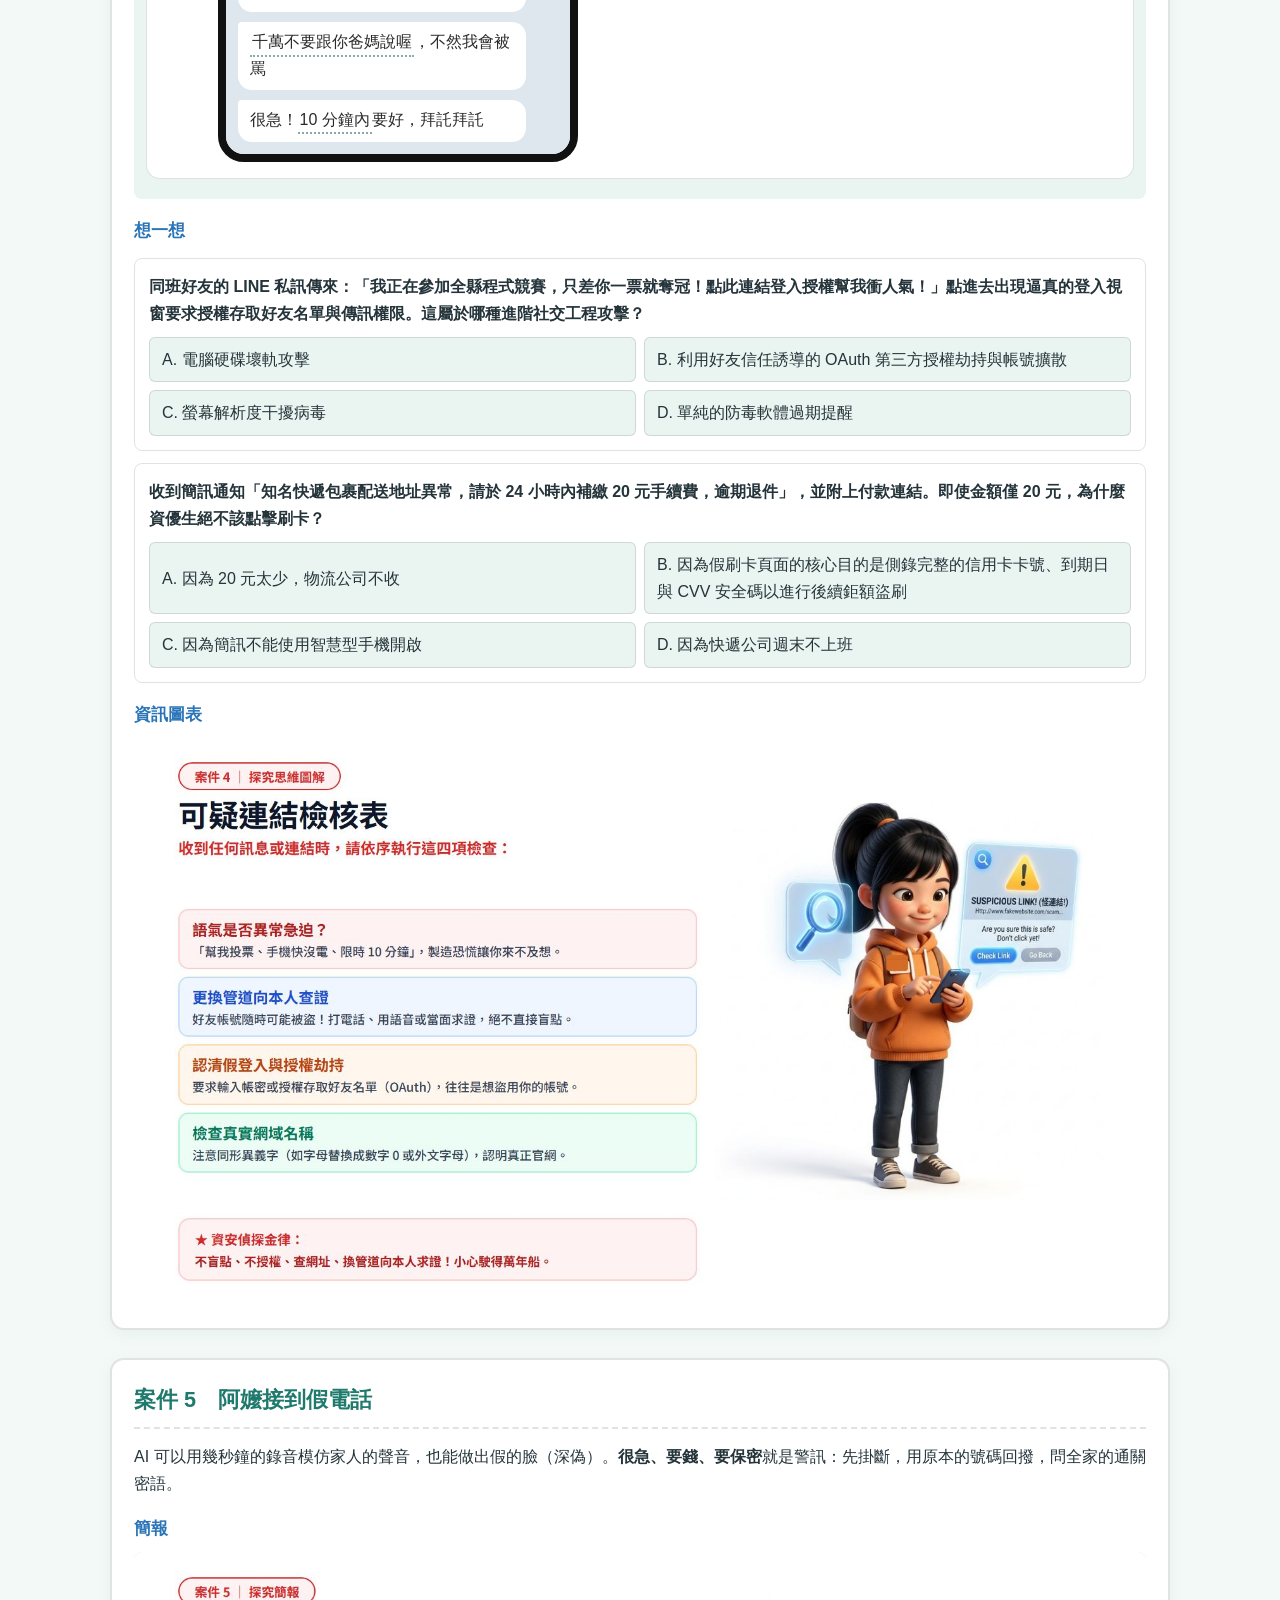
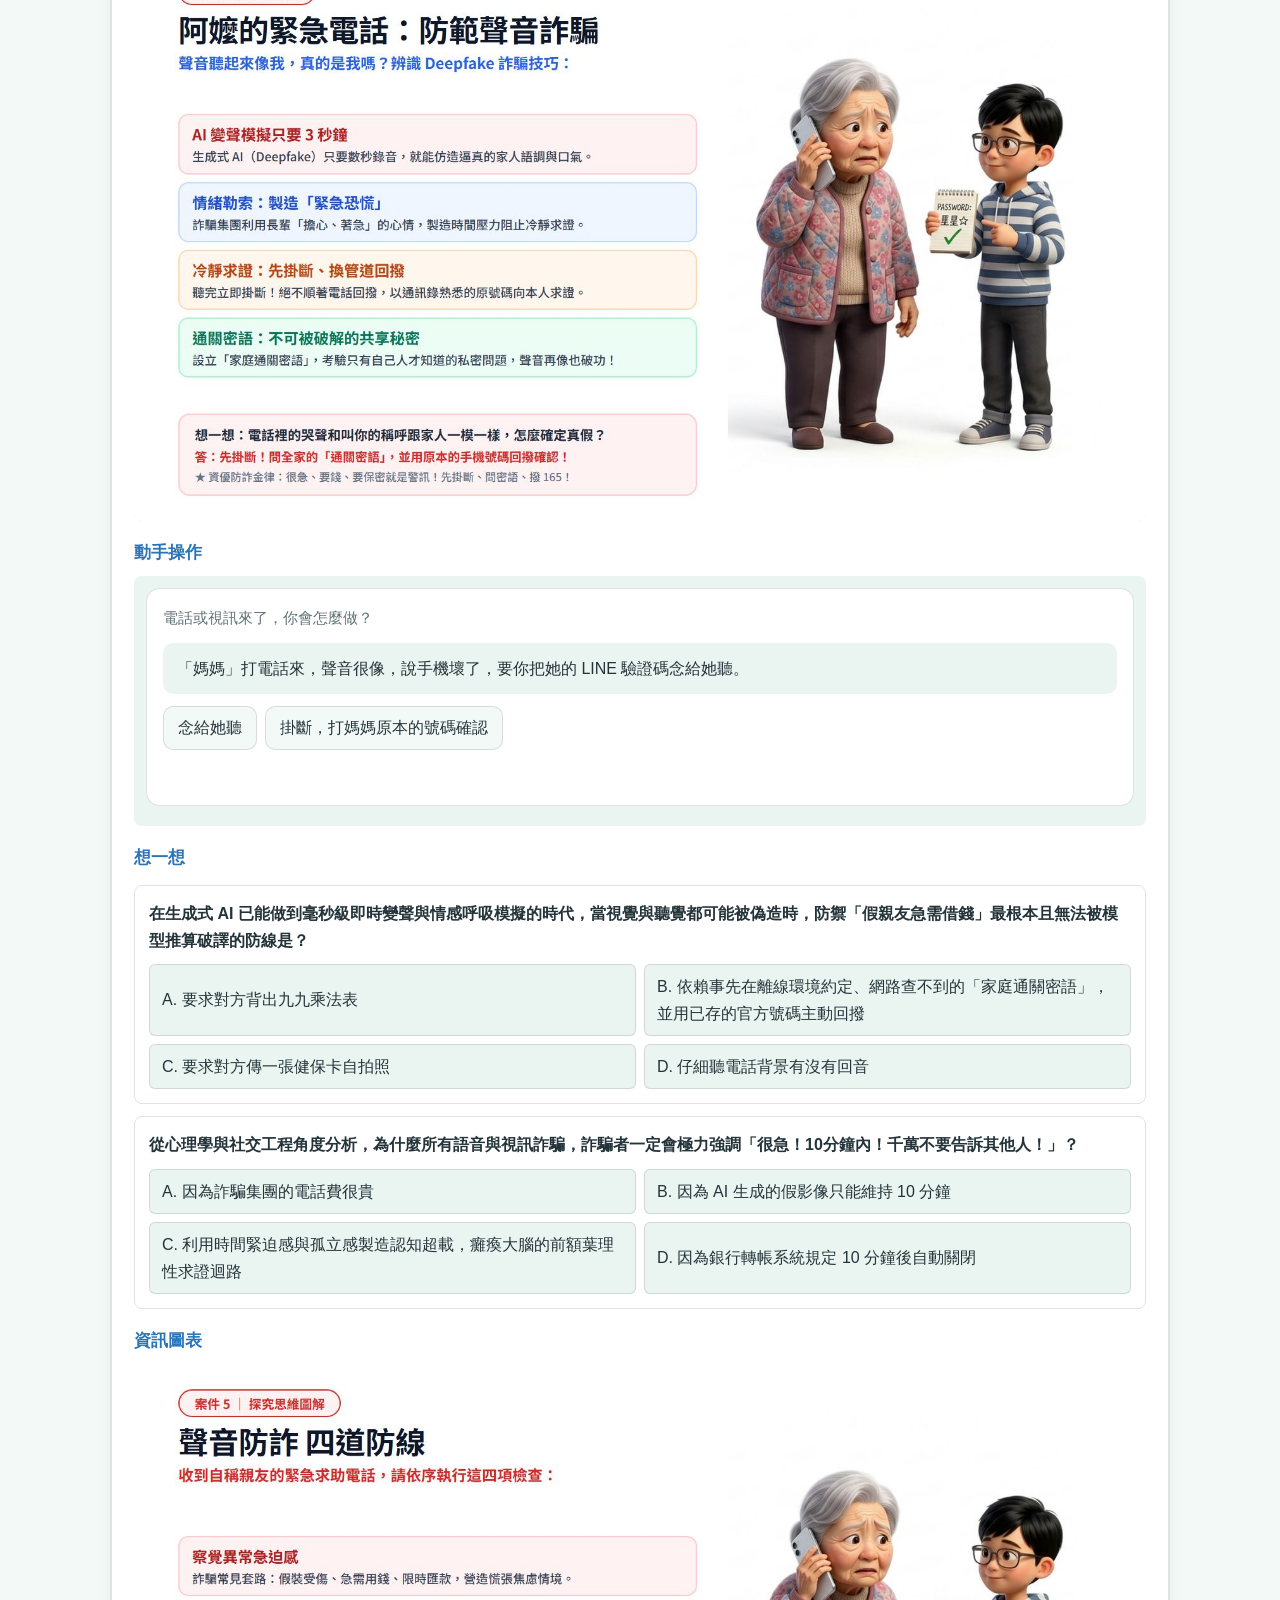
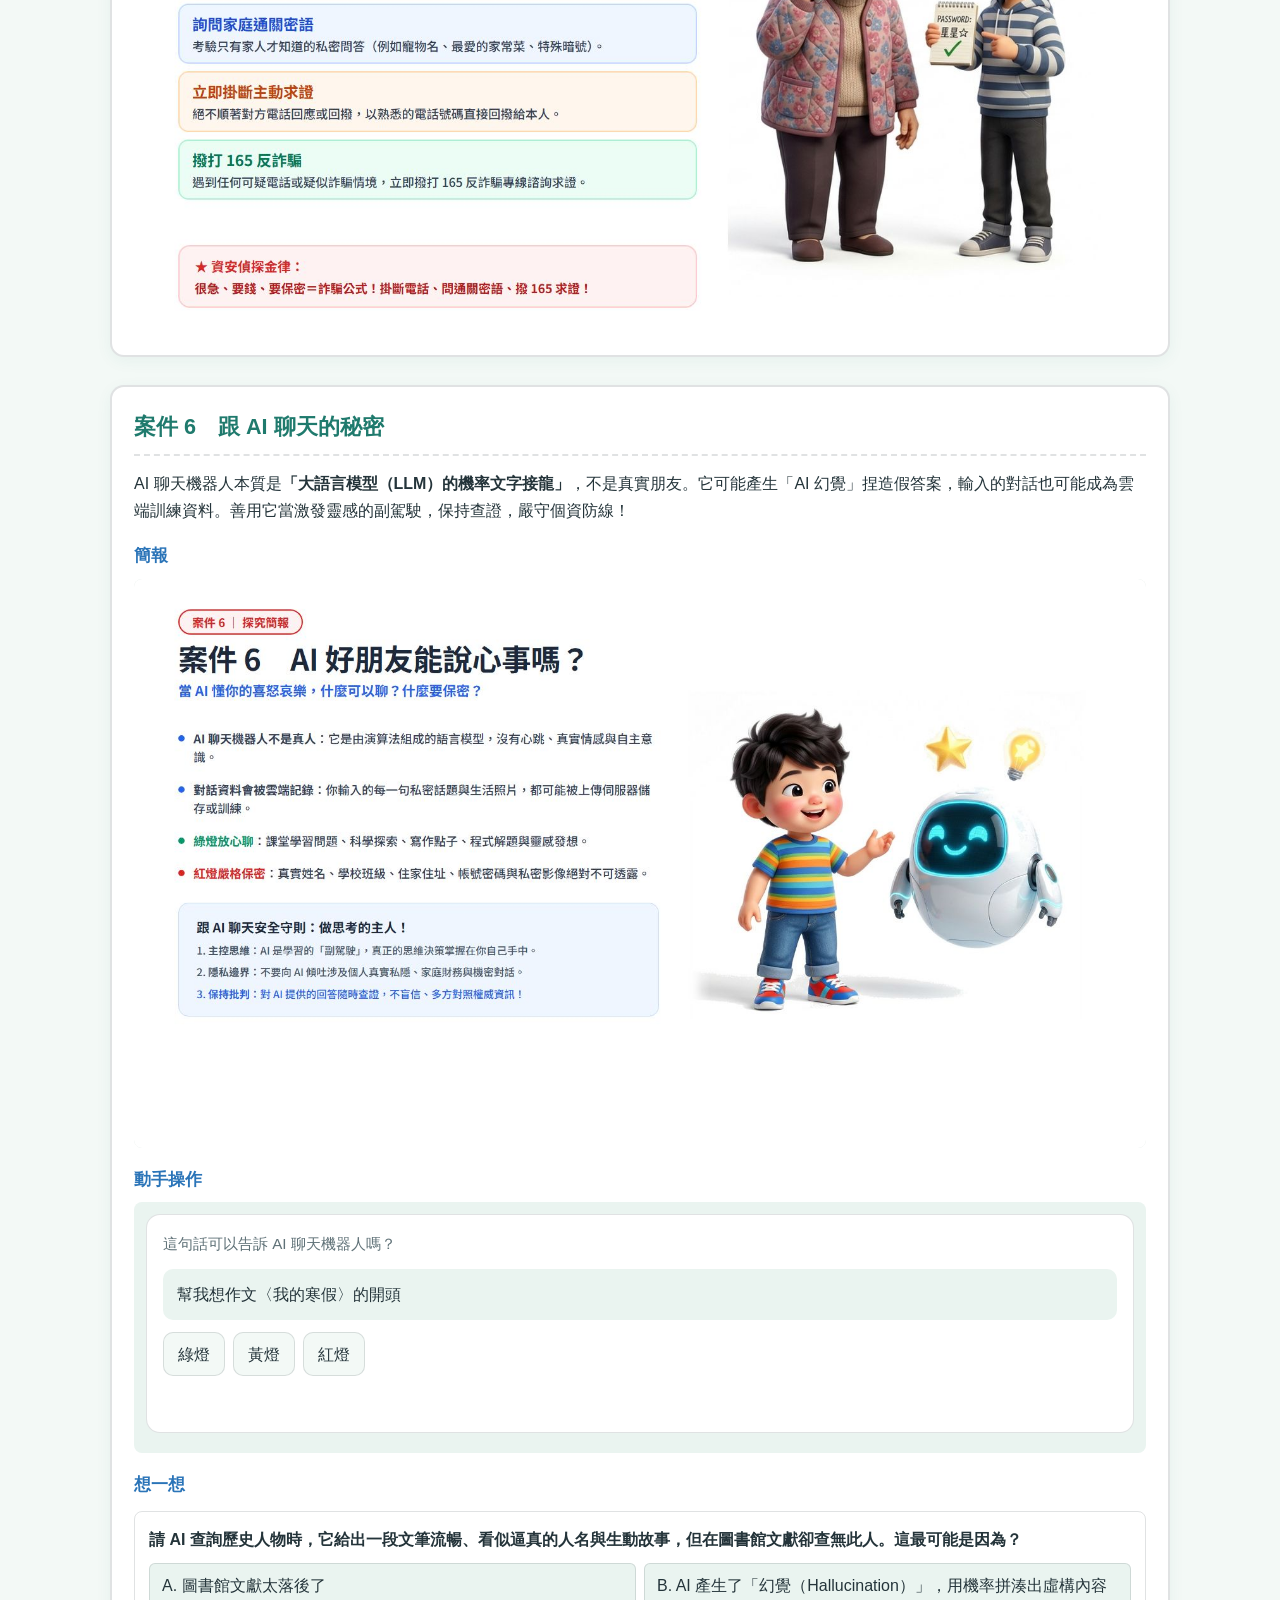
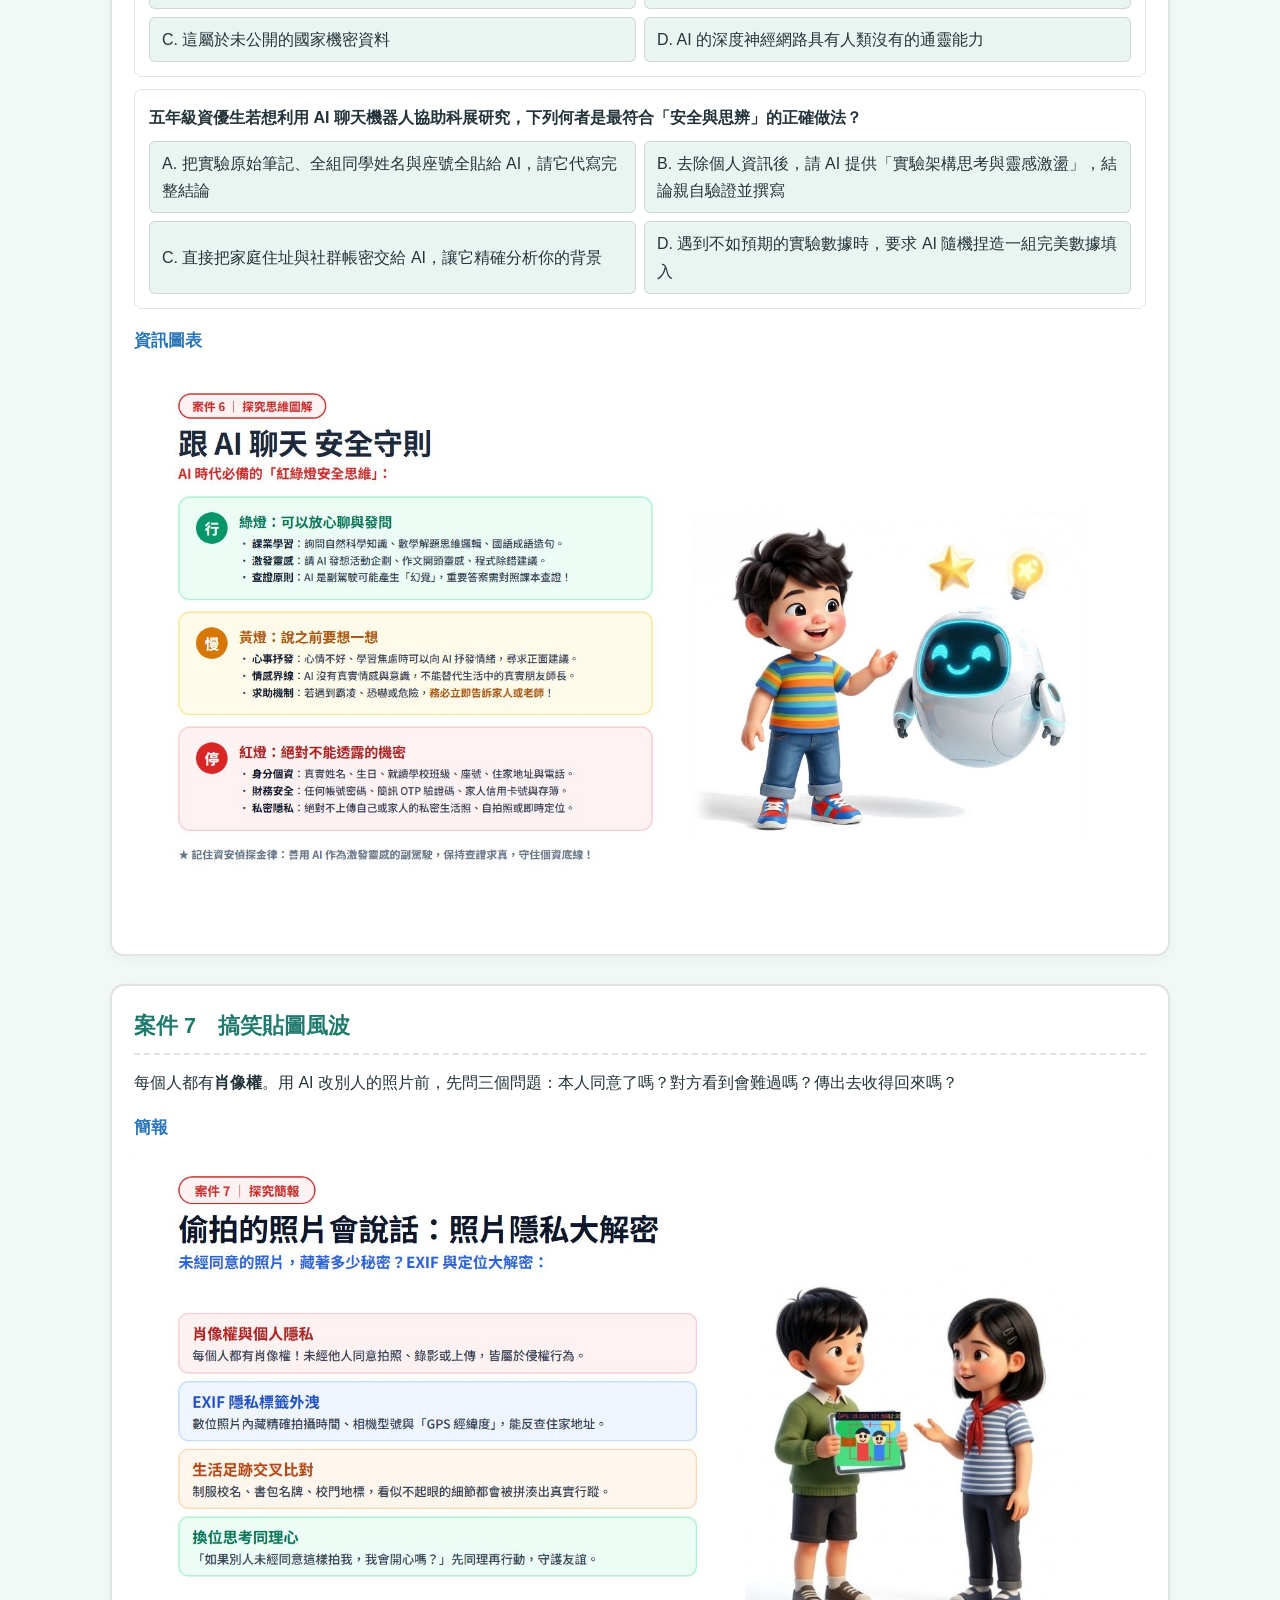
==== commit 94cf1ccf: "g5-cyber-safety：密碼範例改英文長密語、計時器限長度、案件3測驗題改白話 Co-Authored-By: Claude Opus 5.5 <noreply@anthropic.com>" ====
--- a/units/g5-cyber-safety/index.html
+++ b/units/g5-cyber-safety/index.html
@@ -207,10 +207,10 @@
       // 案件 3：密碼破解計時器
       password: dom(function (box) {
         box.appendChild(h('label', '', '輸入一個「範例」密碼，看電腦猜中要多久'));
-        var inp = h('input', 'g-input'); inp.type = 'text'; inp.autocomplete = 'off'; inp.value = 'Abc12345!'; inp.id = 'pwDemo';
+        var inp = h('input', 'g-input'); inp.type = 'text'; inp.autocomplete = 'off'; inp.value = 'Abc12345!'; inp.id = 'pwDemo'; inp.maxLength = 24;
         var meter = h('div', 'meter'), bar = h('i'); meter.appendChild(bar);
         var res = h('p', 'big'), row = h('div', 'row');
-        [['最常見密碼', '123456'], ['舊規則的 8 碼密碼', 'Abc12345!'], ['四個詞的密語', '小狗 喜歡 藍色 雨傘']].forEach(function (p) {
+        [['最常見密碼', '123456'], ['舊規則的 8 碼密碼', 'Abc12345!'], ['四個英文單字的長密語', 'tiger jump green tea']].forEach(function (p) {
           var b = h('button', 'g-btn', p[0]); b.onclick = function () { inp.value = p[1]; upd(); }; row.appendChild(b);
         });
         box.appendChild(inp); box.appendChild(meter); box.appendChild(res); box.appendChild(row);
@@ -220,8 +220,7 @@
           if (sec < 1) return '不到 1 秒';
           var u = [['秒', 60], ['分鐘', 60], ['小時', 24], ['天', 365]], v = sec;
           for (var i = 0; i < u.length; i++) { if (v < u[i][1]) return '約 ' + Math.round(v) + ' ' + u[i][0]; v /= u[i][1]; }
-          if (v >= 1e8) return '超過 1 億年';
-          if (v >= 1e4) return '約 ' + Math.round(v / 1e4) + ' 萬年';
+          if (v >= 100) return '超過 100 年';
           return '約 ' + Math.round(v) + ' 年';
         }
         function upd() {
@@ -229,15 +228,11 @@
           if (!len) { res.textContent = '請輸入範例密碼'; bar.style.width = '0'; return; }
           if (common.indexOf(s.toLowerCase()) > -1) sec = 0;
           else {
-            var words = s.trim().split(/\s+/);
-            if (words.length >= 3) sec = Math.pow(5000, words.length) / 1e10;
-            else {
-              var pool = 0;
-              if (/[a-z]/.test(s)) pool += 26; if (/[A-Z]/.test(s)) pool += 26; if (/[0-9]/.test(s)) pool += 10;
-              if (/[^\x00-\x7F]/.test(s)) pool += 3000; else if (/[^a-zA-Z0-9]/.test(s)) pool += 32;
-              sec = Math.pow(pool, len) / 1e10;
-              if (/^[A-Z]?[a-z]+\d+[^a-zA-Z0-9]?$/.test(s)) sec /= 1e4;   // 「字母＋數字＋符號」是常見套路，猜得更快
-            }
+            var pool = 0;
+            if (/[a-z]/.test(s)) pool += 26; if (/[A-Z]/.test(s)) pool += 26; if (/[0-9]/.test(s)) pool += 10;
+            if (/[^\x00-\x7F]/.test(s)) pool += 3000; else if (/[^a-zA-Z0-9]/.test(s)) pool += 32;
+            sec = Math.pow(pool, len) / 1e10;
+            if (/^[A-Z]?[a-z]+\d+[^a-zA-Z0-9]?$/.test(s)) sec /= 1e4;   // 「字母＋數字＋符號」是常見套路，猜得更快
           }
           var lg = sec < 1 ? 0 : Math.log10(sec);
           bar.style.width = Math.min(100, 4 + lg * 7) + '%';
@@ -460,21 +455,21 @@
           interactive: GAMES.password,
           quizzes: [
             {
-              q: '現代資安密碼學中，為什麼「由四個無關中文詞組成的 16 字密語（如：雨傘 企鵝 彈跳 綠茶）」，防禦電腦暴力破解（Brute Force）的能力遠大於「符合複雜大小寫符號規則的 8 碼密碼（如：P@s1#w9!）」？',
-              options: ['因為短密碼容易被鍵盤卡住', '因為密碼長度是指數級擴增搜尋空間（Entropy 熵），現代 GPU 算力窮舉 16 碼所需時間遠超 8 碼', '因為電腦看不懂中文字', '因為長密語不需開啟雙重驗證'],
-              answer: 1,
-              feedback: '暴力破解所需的時間取決於字元池與長度形成的指數級排列組合（熵）。長度是指數增長的核心，8 碼短密碼已能被現代算力在極短時間內窮舉破譯。'
-            },
-            {
-              q: '雙重驗證（2FA）的核心精神是結合不同維度的防護。下列哪一組登入防線「沒有」達到真正的雙重因素驗證效果？',
-              options: [
-                '第一道：帳號密碼（你知道的）＋ 第二道：手機 App 動態授權碼（你持有的）',
-                '第一道：帳號密碼（你知道的）＋ 第二道：指紋辨識（你本身的生物特徵）',
-                '第一道：自訂密碼（你知道的）＋ 第二道：媽媽的生日密碼（你知道的）',
-                '第一道：實體 FIDO 金鑰（你持有的）＋ 第二道：臉部掃描（你本身的生物特徵）'
+              q: '小明想設一個好記又難猜的密碼。A 是「tiger jump green tea」（四個不相關的英文單字），B 是「P@s1#w9!」（8 碼，有大小寫和符號）。哪一個比較難被電腦猜中？',
+              options: ['A，因為比較長，電腦要試的組合多很多', 'B，因為有符號，看起來比較複雜', '一樣難猜，因為兩個都有英文字母', 'B，因為比較短，不容易打錯'],
+              answer: 0,
+              feedback: '電腦猜密碼是一組一組試。密碼每多一個字，要試的組合就多好幾十倍，所以「夠長」比「看起來複雜」更重要。四個不相關的英文單字又長又好記，可以用上面的密碼計時器比比看！'
+            },
+            {
+              q: '雙重驗證就是登入要過兩關，而且兩關要是不同種類：記在腦中的（密碼）、拿在手上的（手機、卡片）、身體本身的（指紋、臉）。下面哪一組「不算」真正的雙重驗證？',
+              options: [
+                '密碼＋手機收到的驗證碼',
+                '密碼＋指紋',
+                '密碼＋再輸入一次媽媽的生日',
+                '刷學生卡＋臉部辨識'
               ],
               answer: 2,
-              feedback: '多因素驗證（MFA）必須跨越「知識、持有物、生物特徵」不同維度。兩道都是「記憶中的文字密碼」只是雙重密碼，一旦被鍵盤側錄或釣魚就會同時失守。'
+              feedback: '密碼和媽媽的生日都是「記在腦中的」，壞人只要偷看到或騙到，兩關就一起被破。第二關要用手機、指紋這種不同種類的東西才安全。'
             }
           ],
           infographic: 'assets/i3_privacy_v3.jpg?v=20261025_v8_pixar_story_perfect',
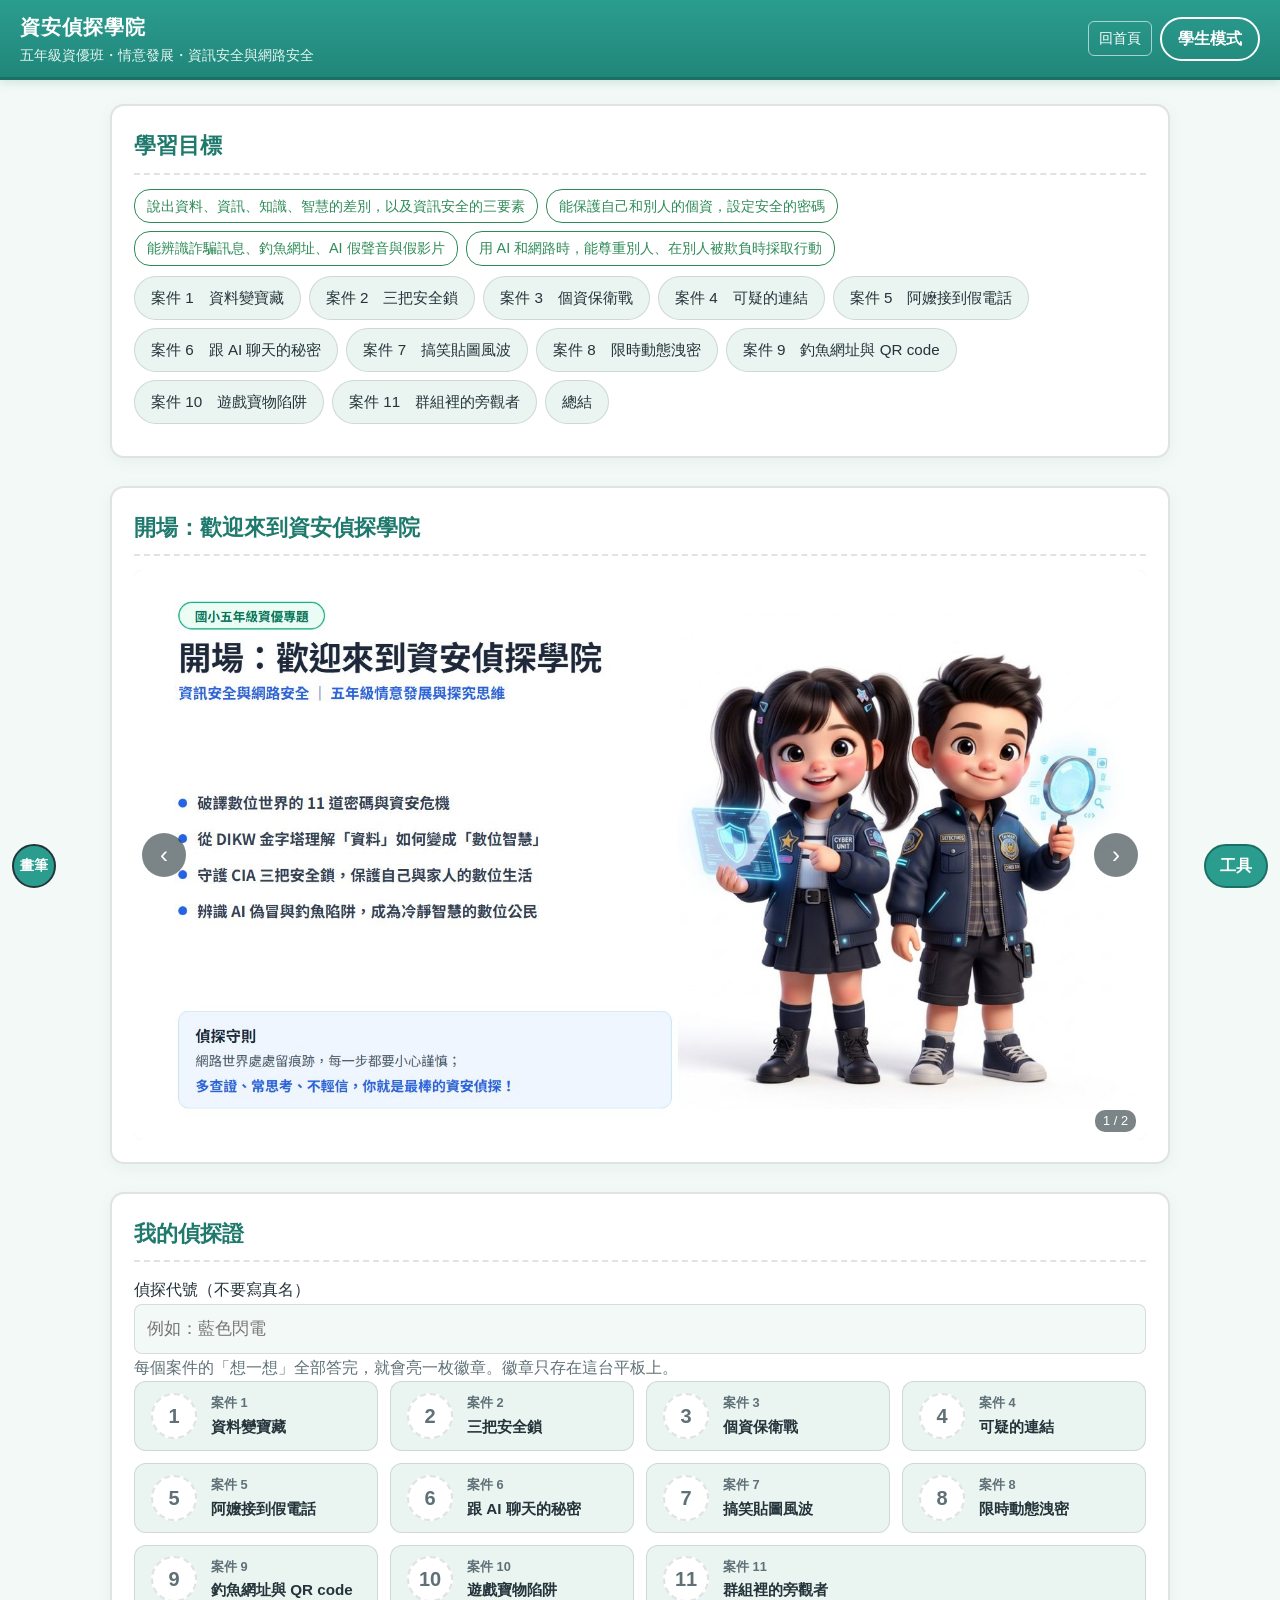
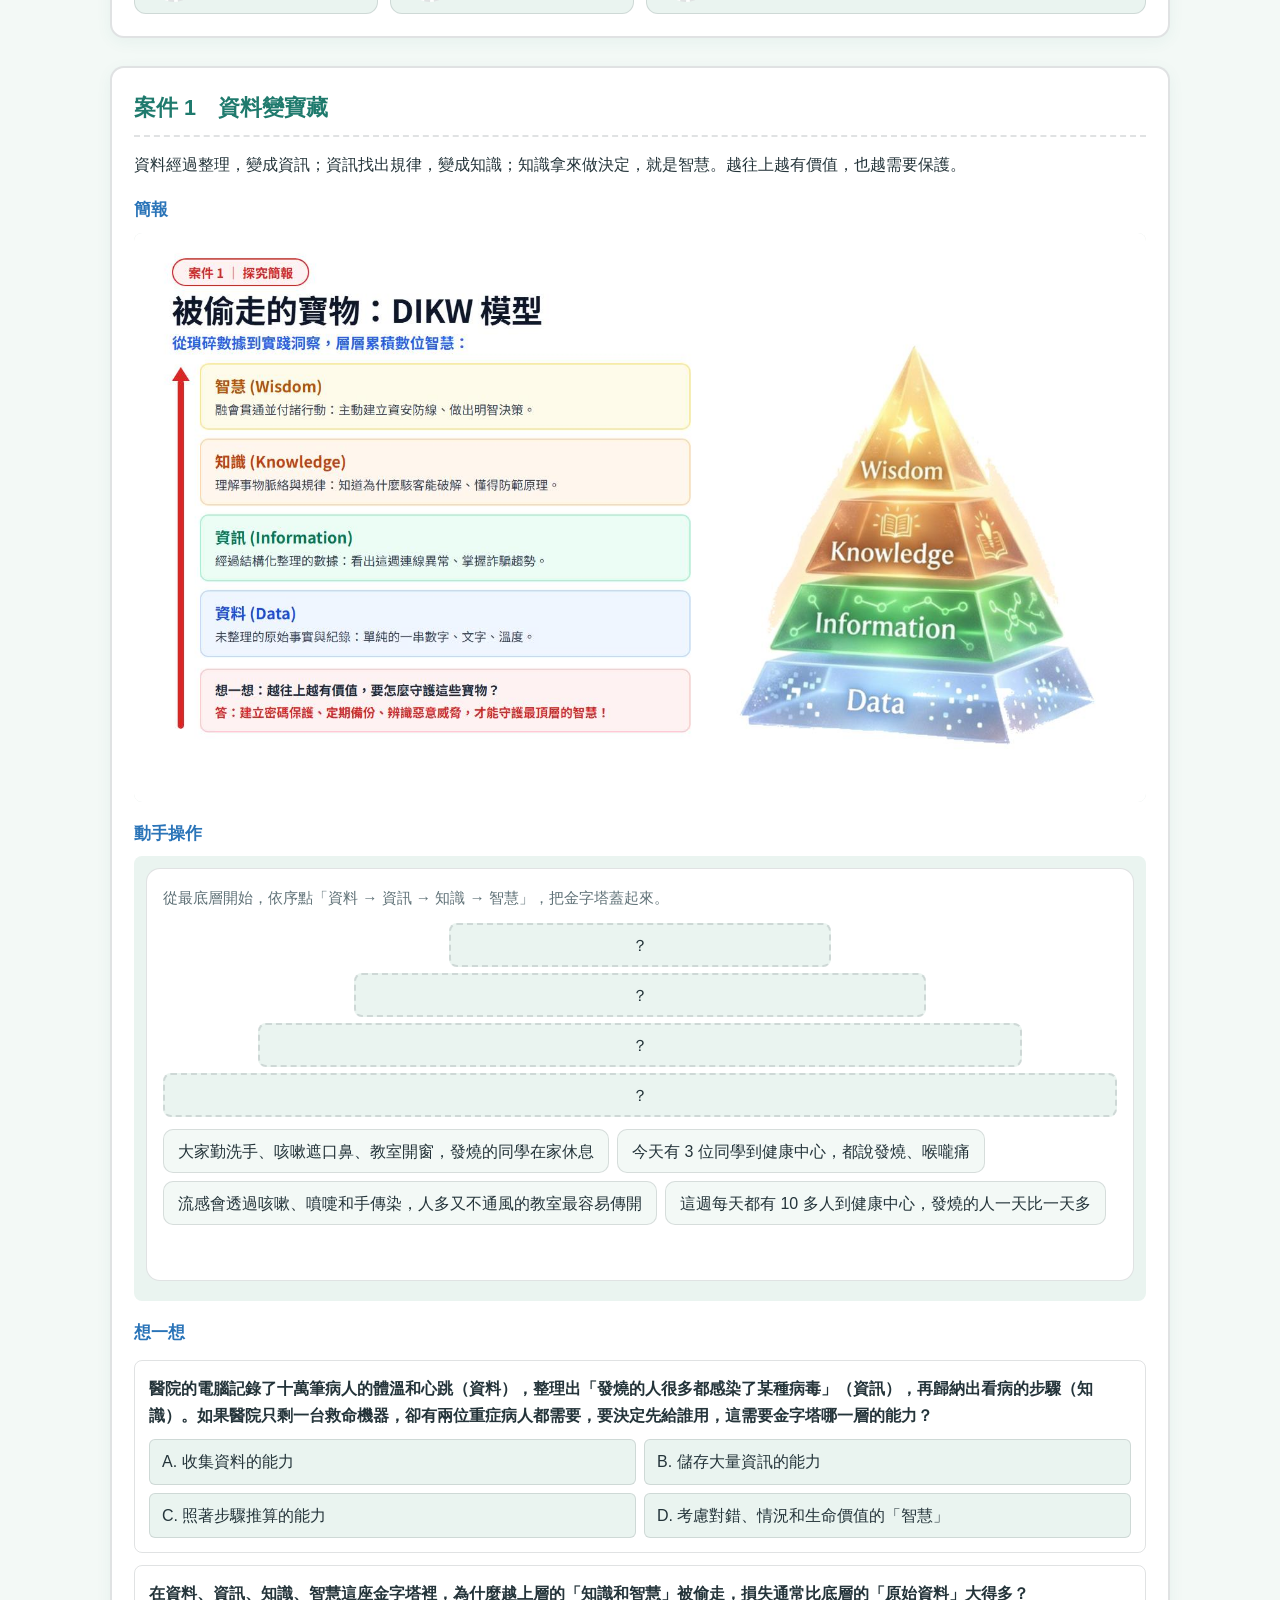
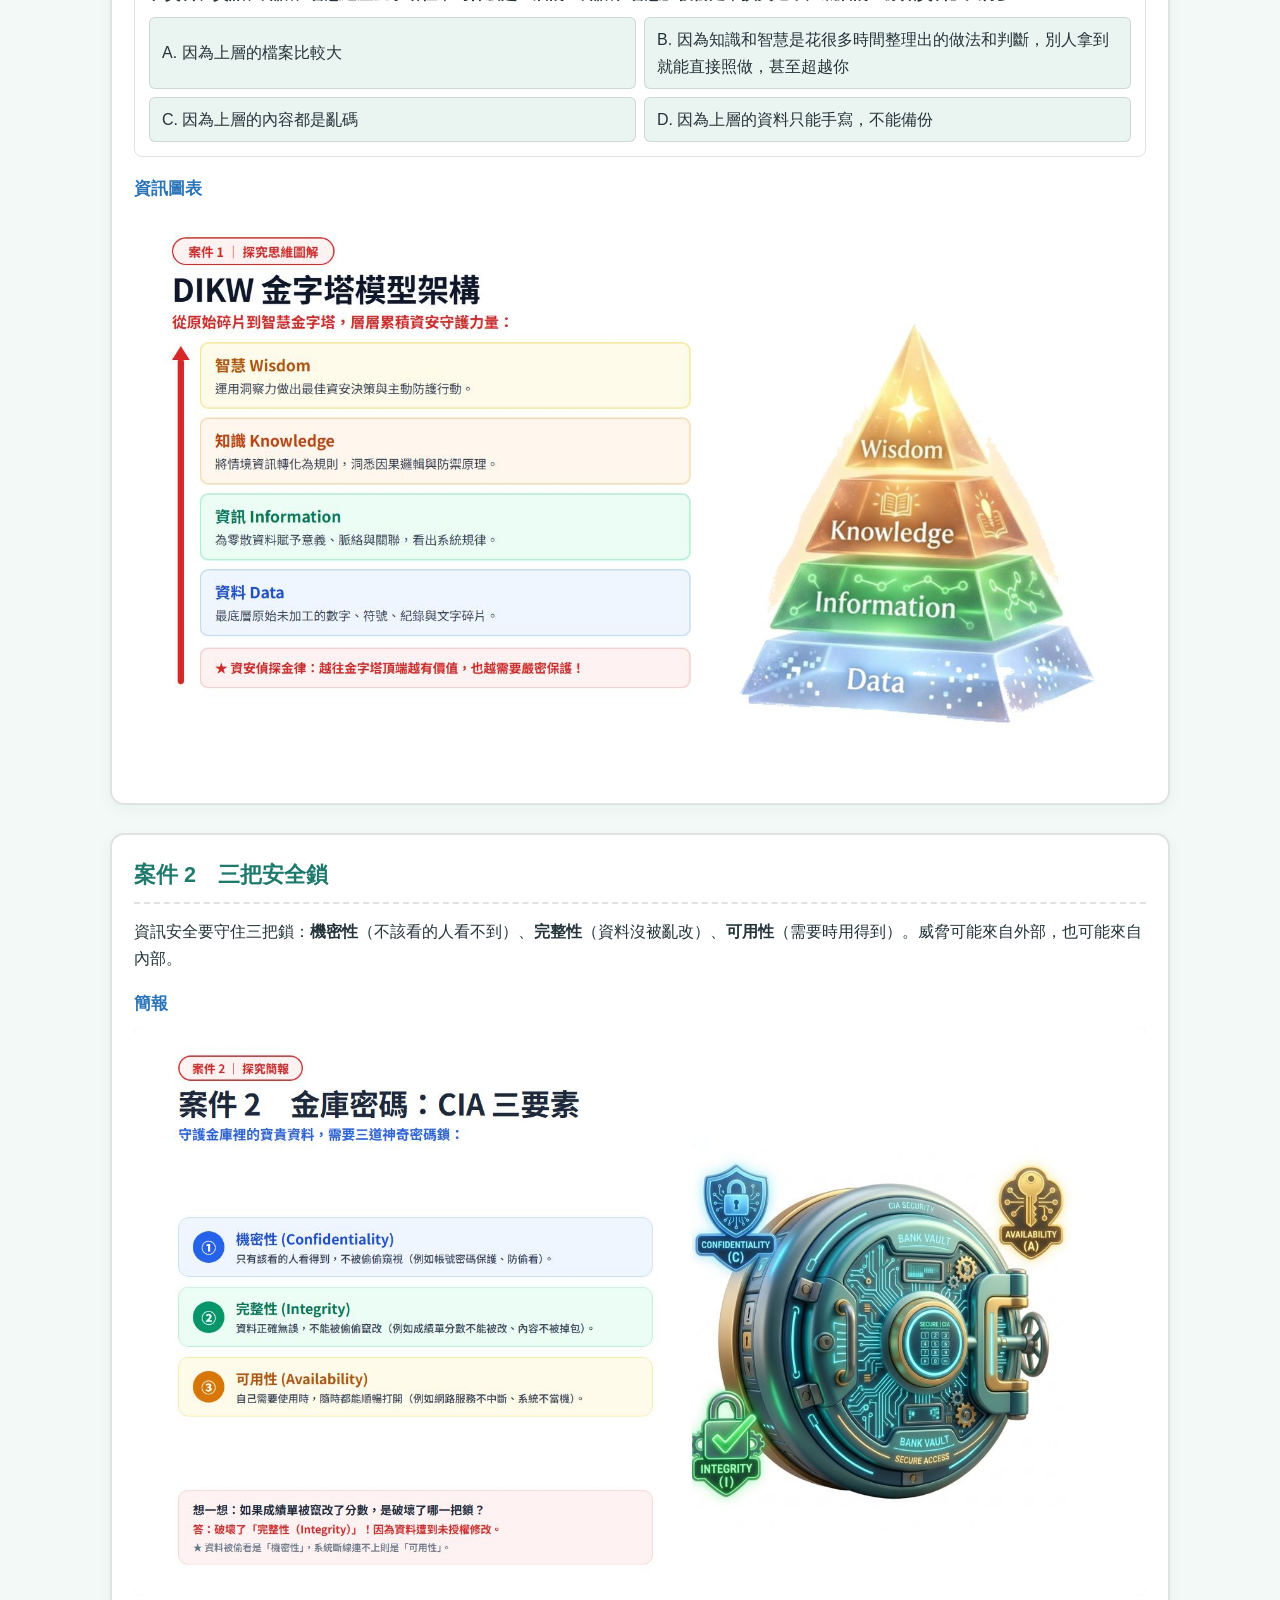
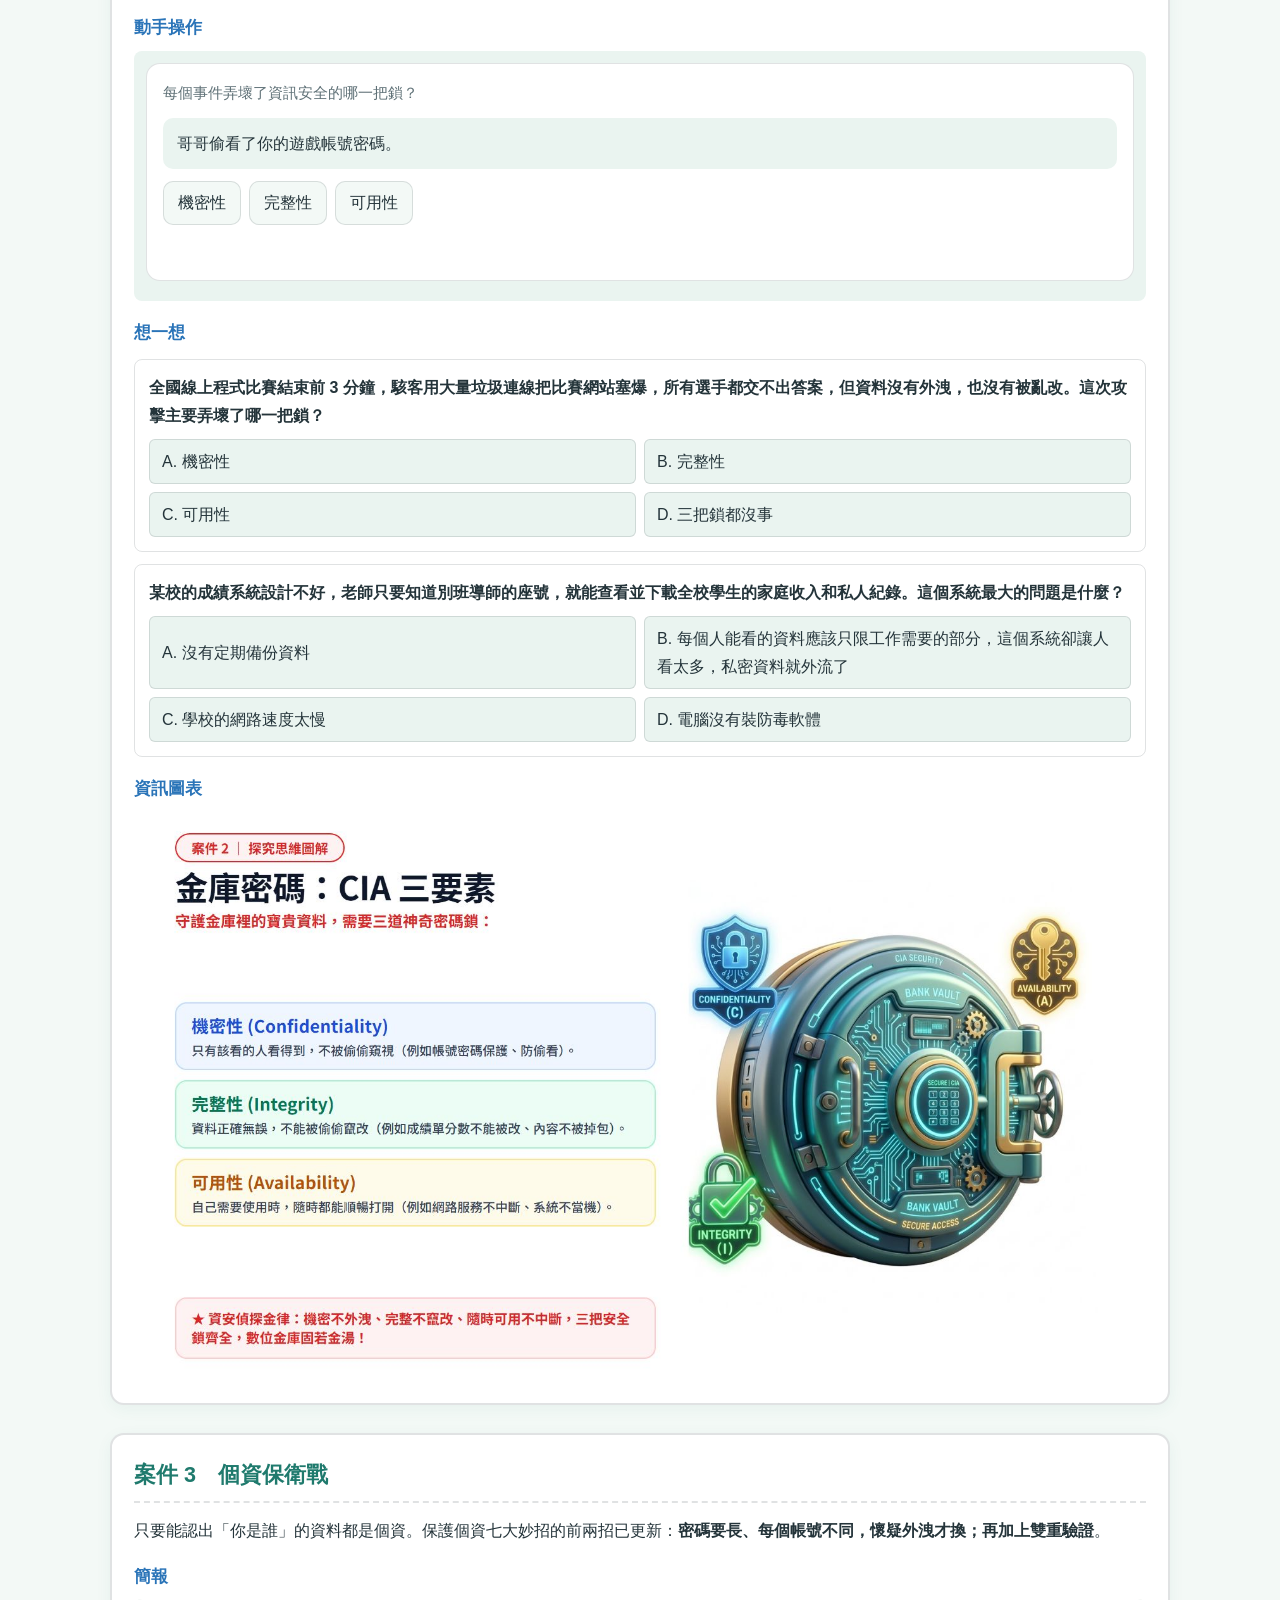
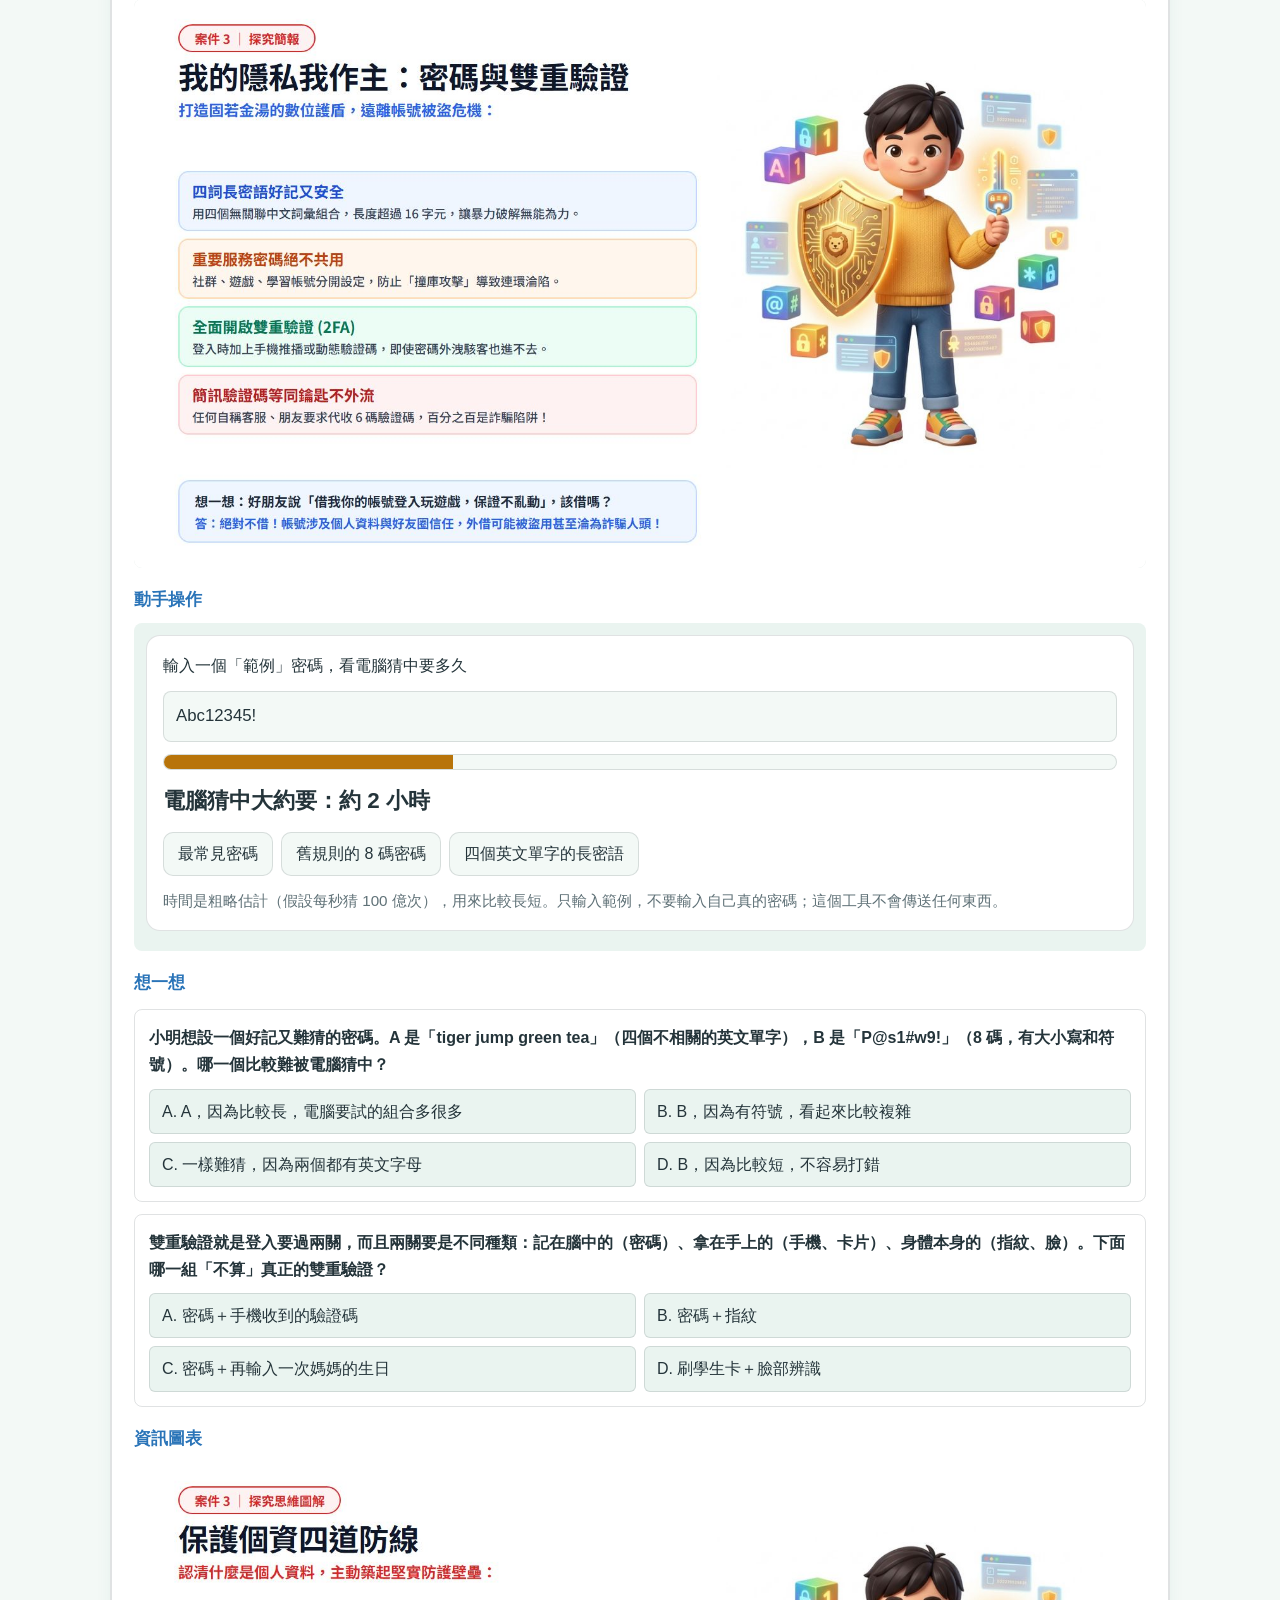
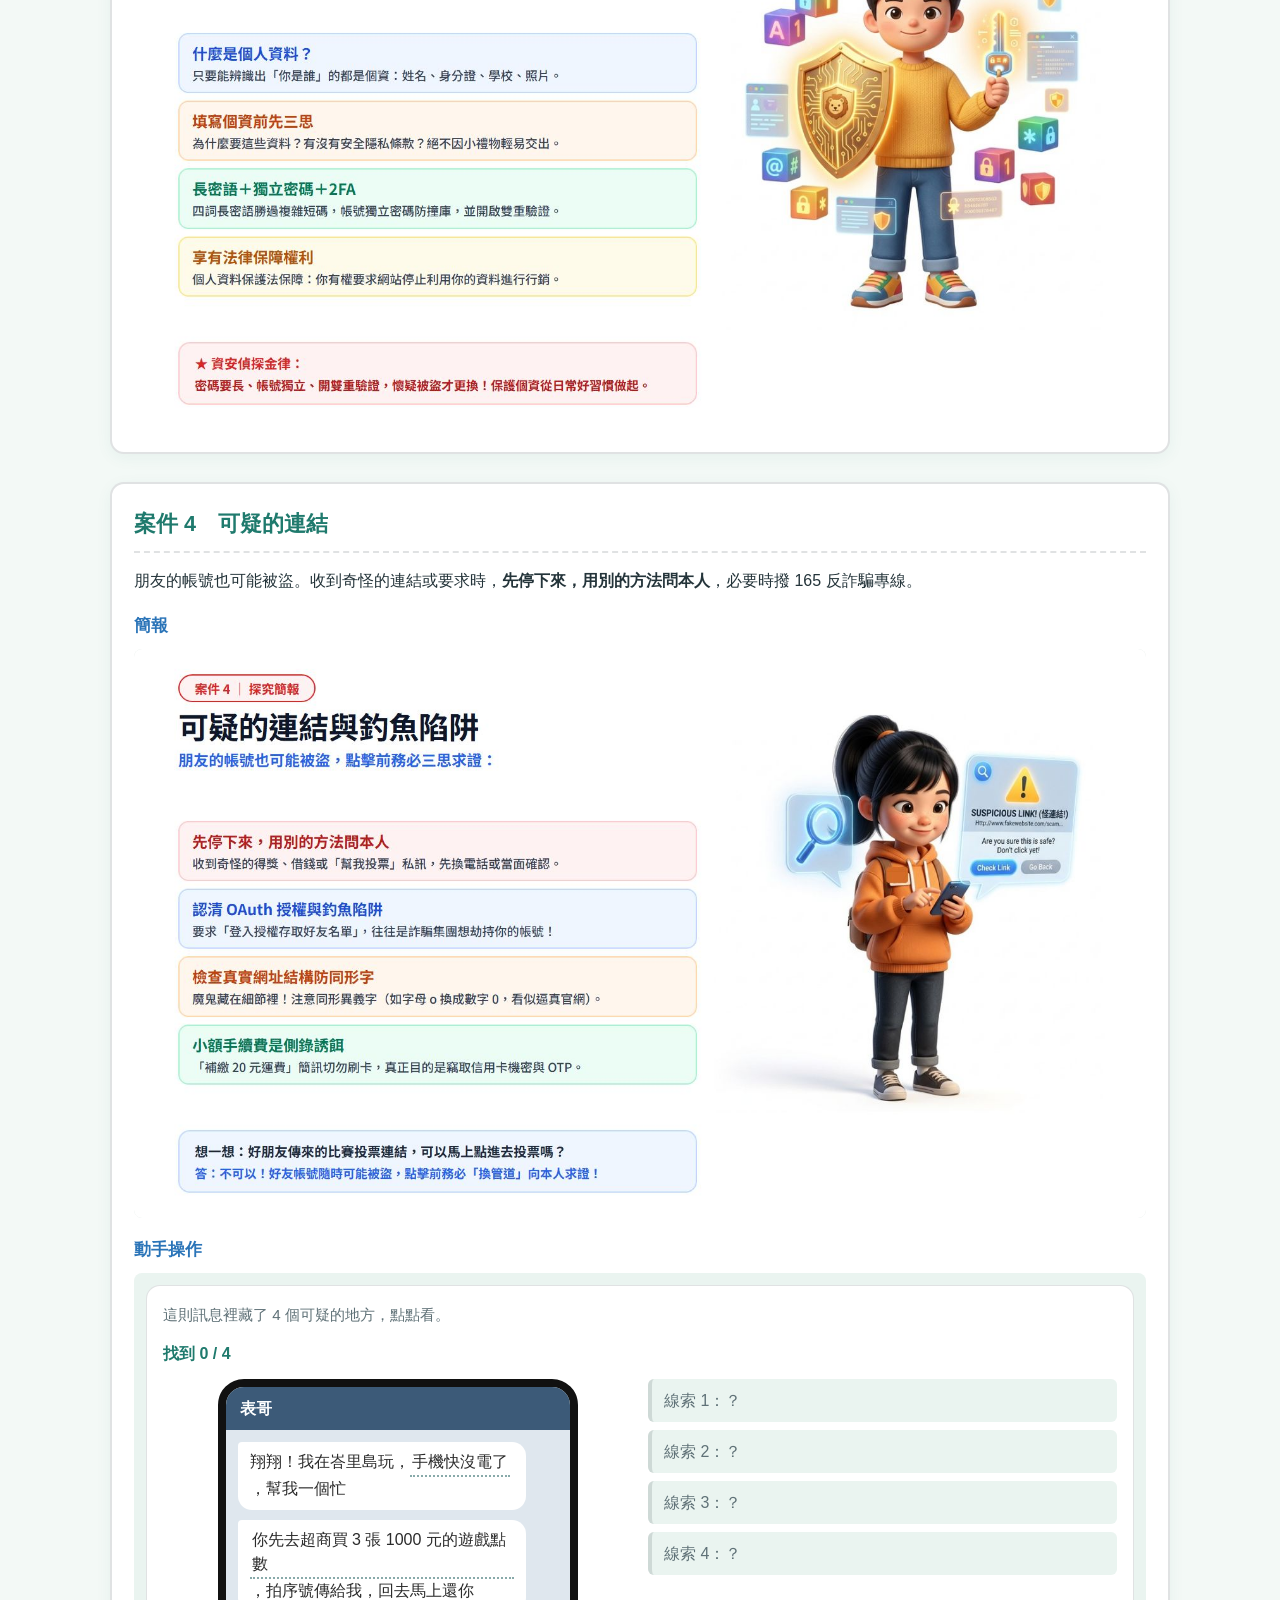
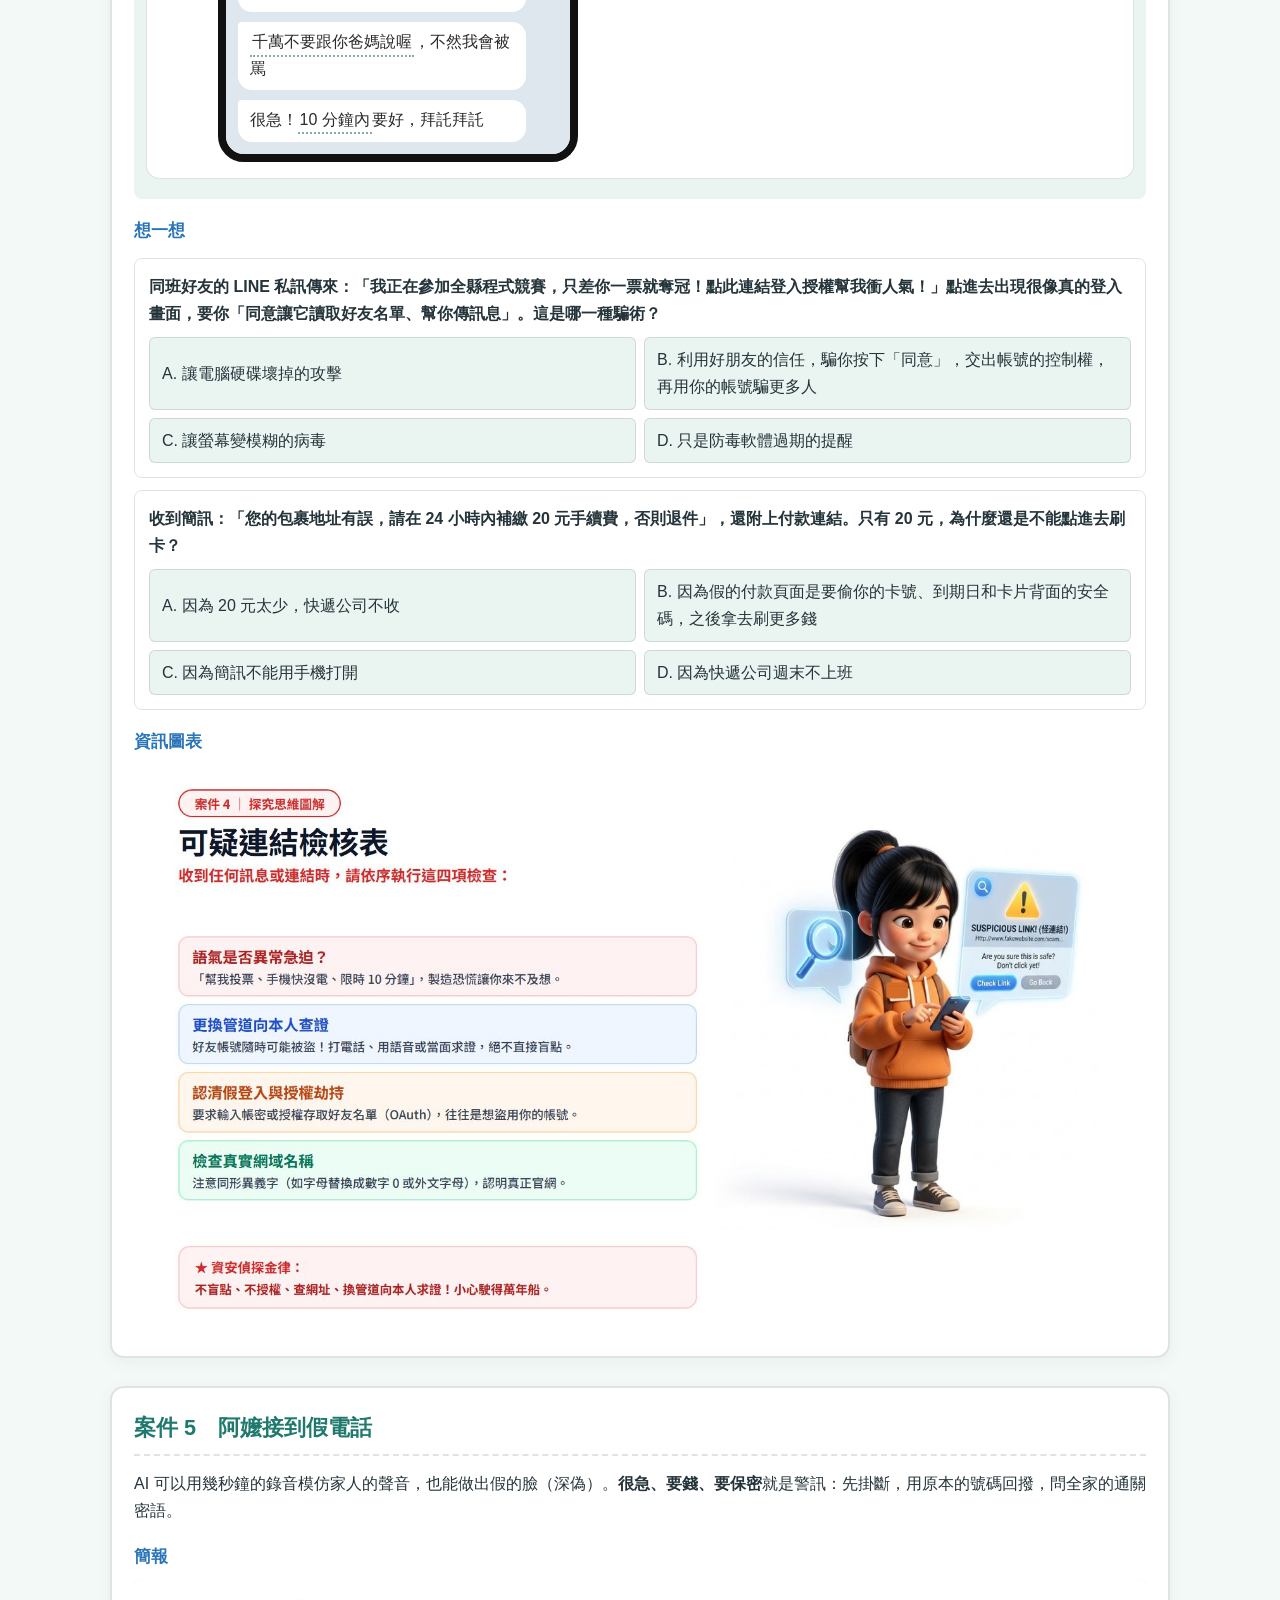
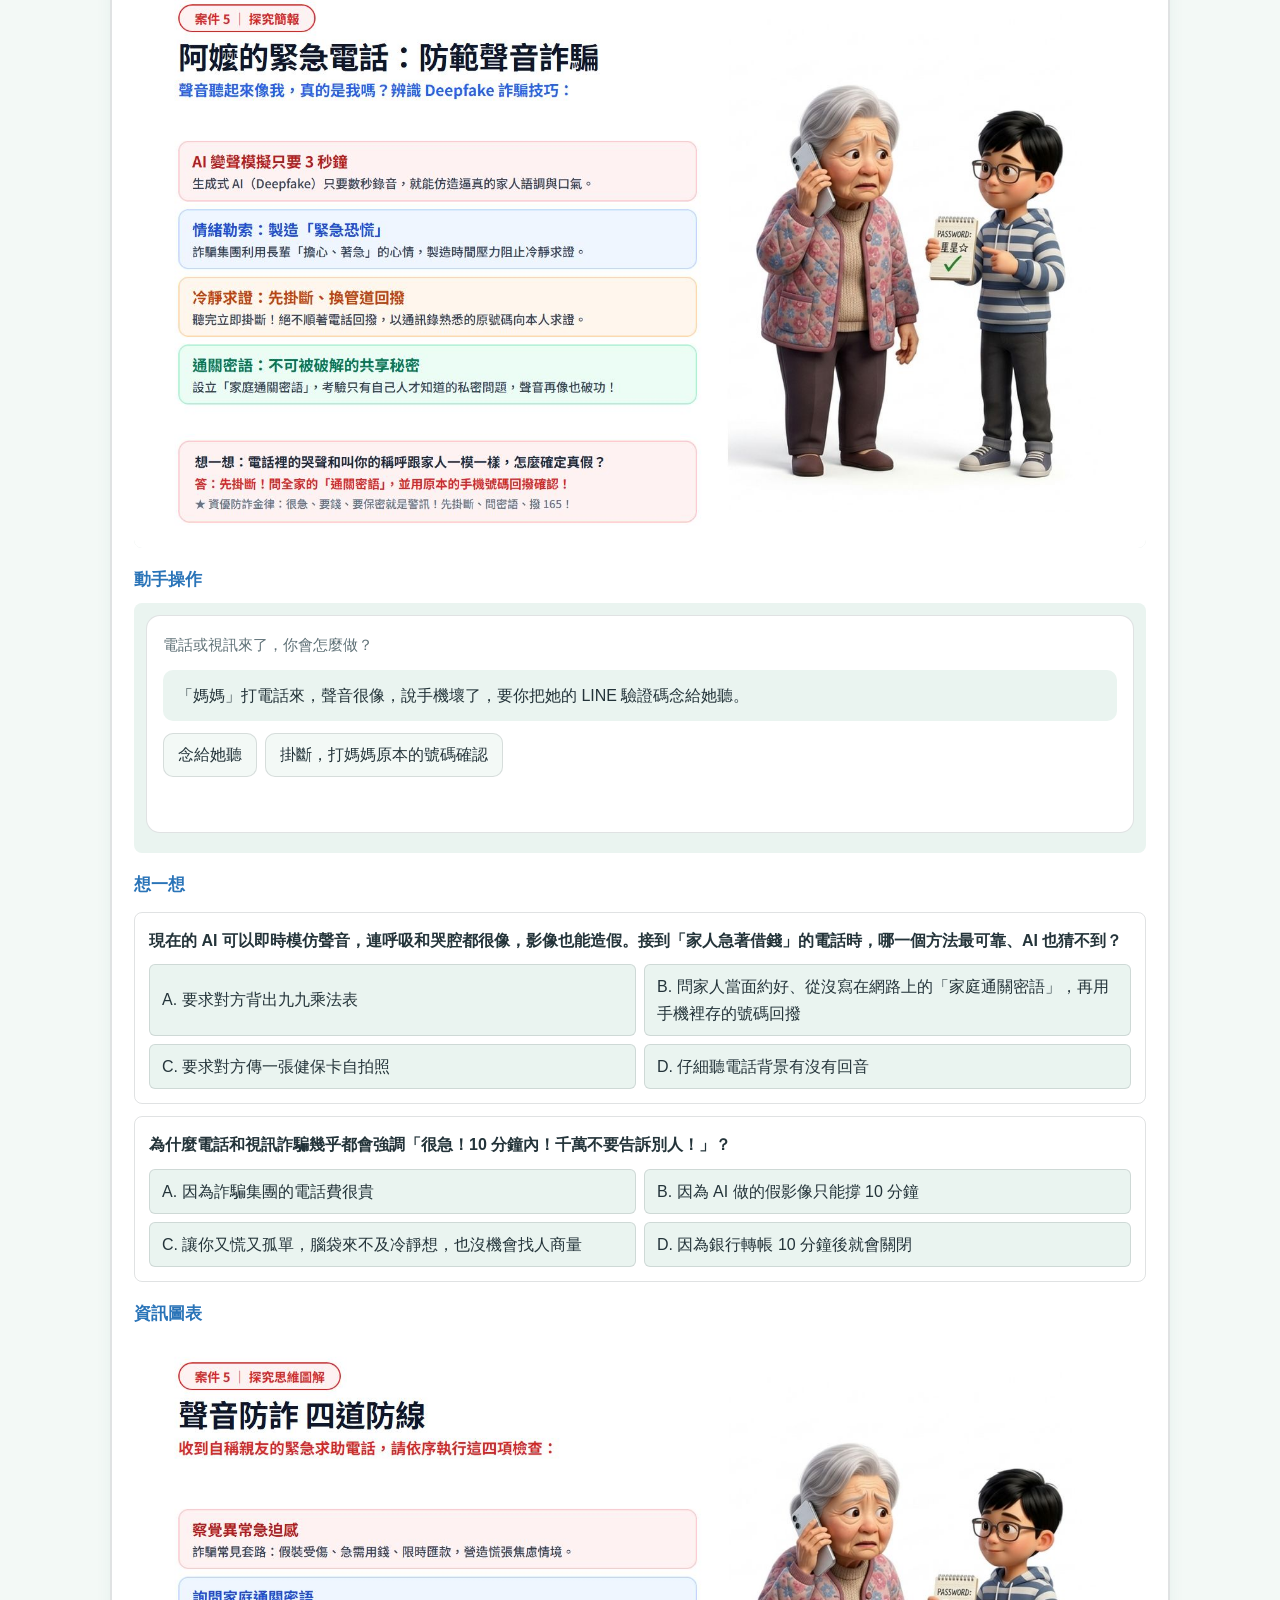
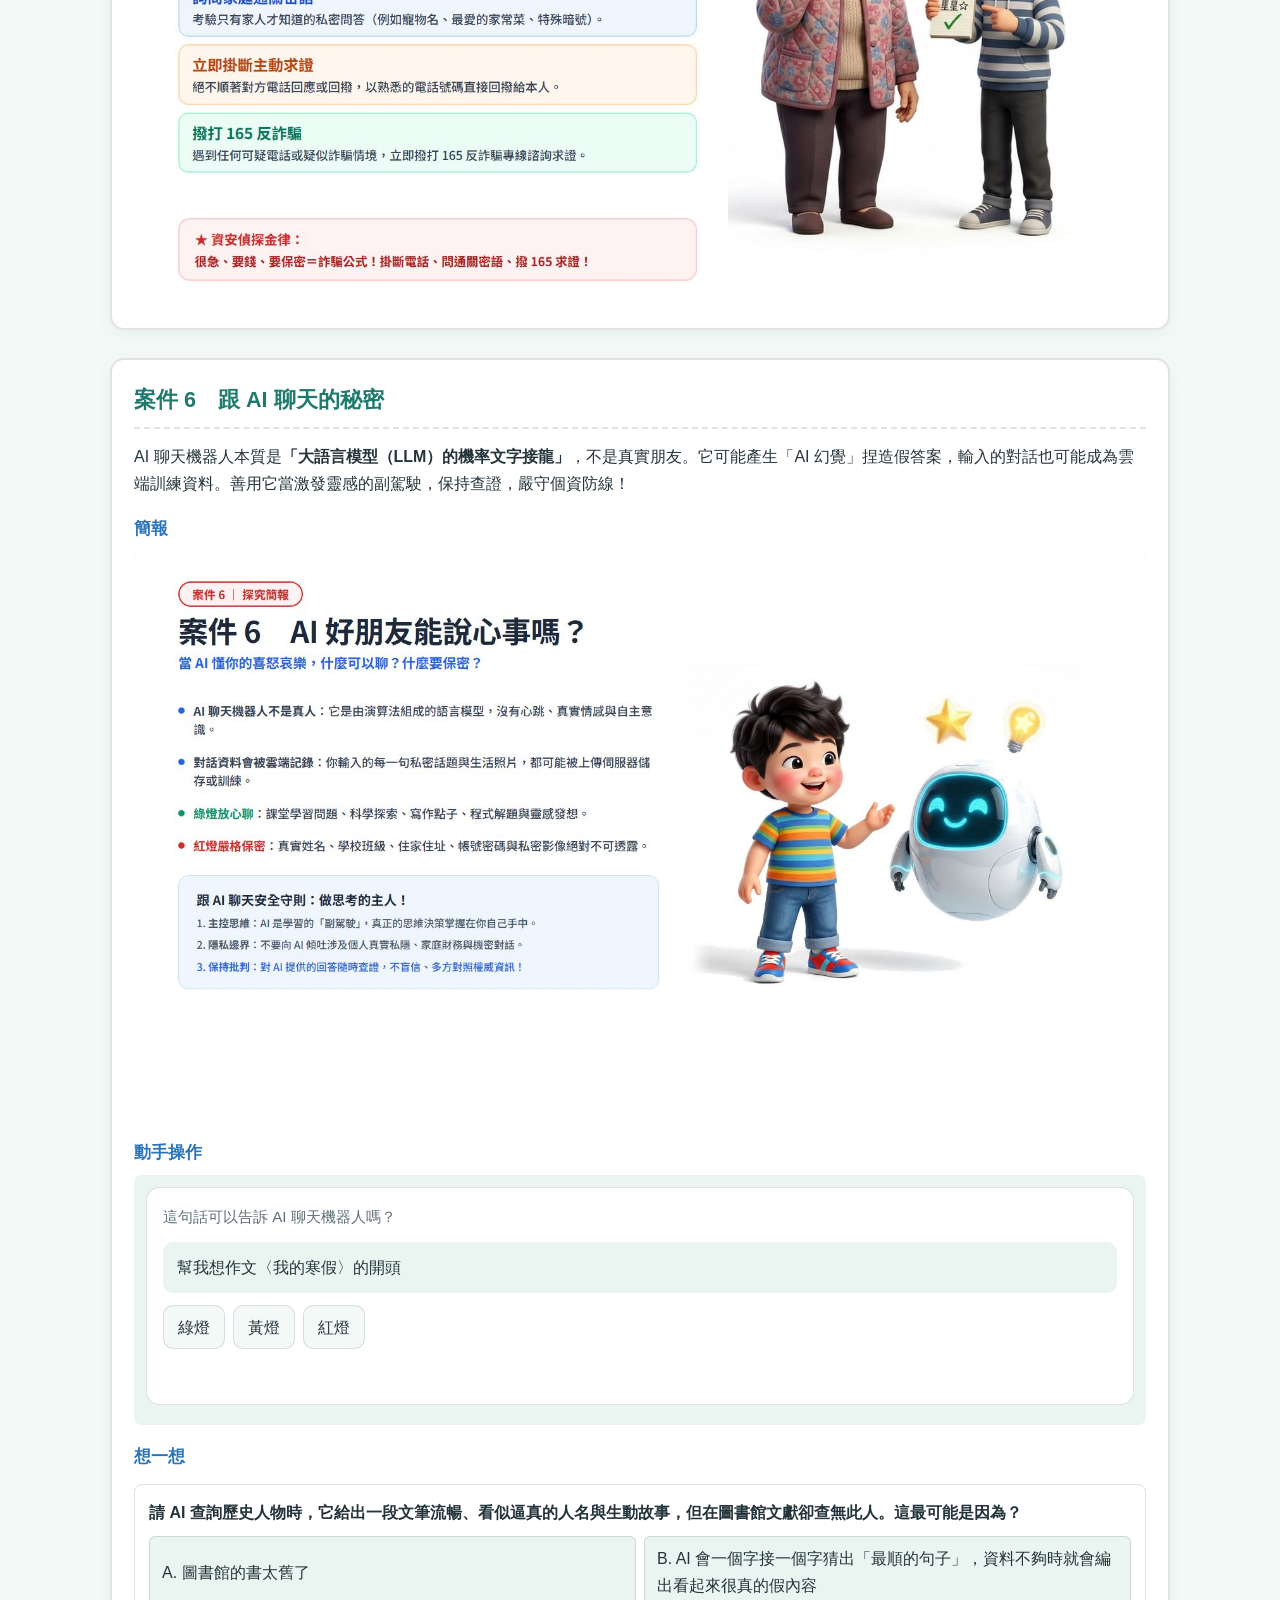
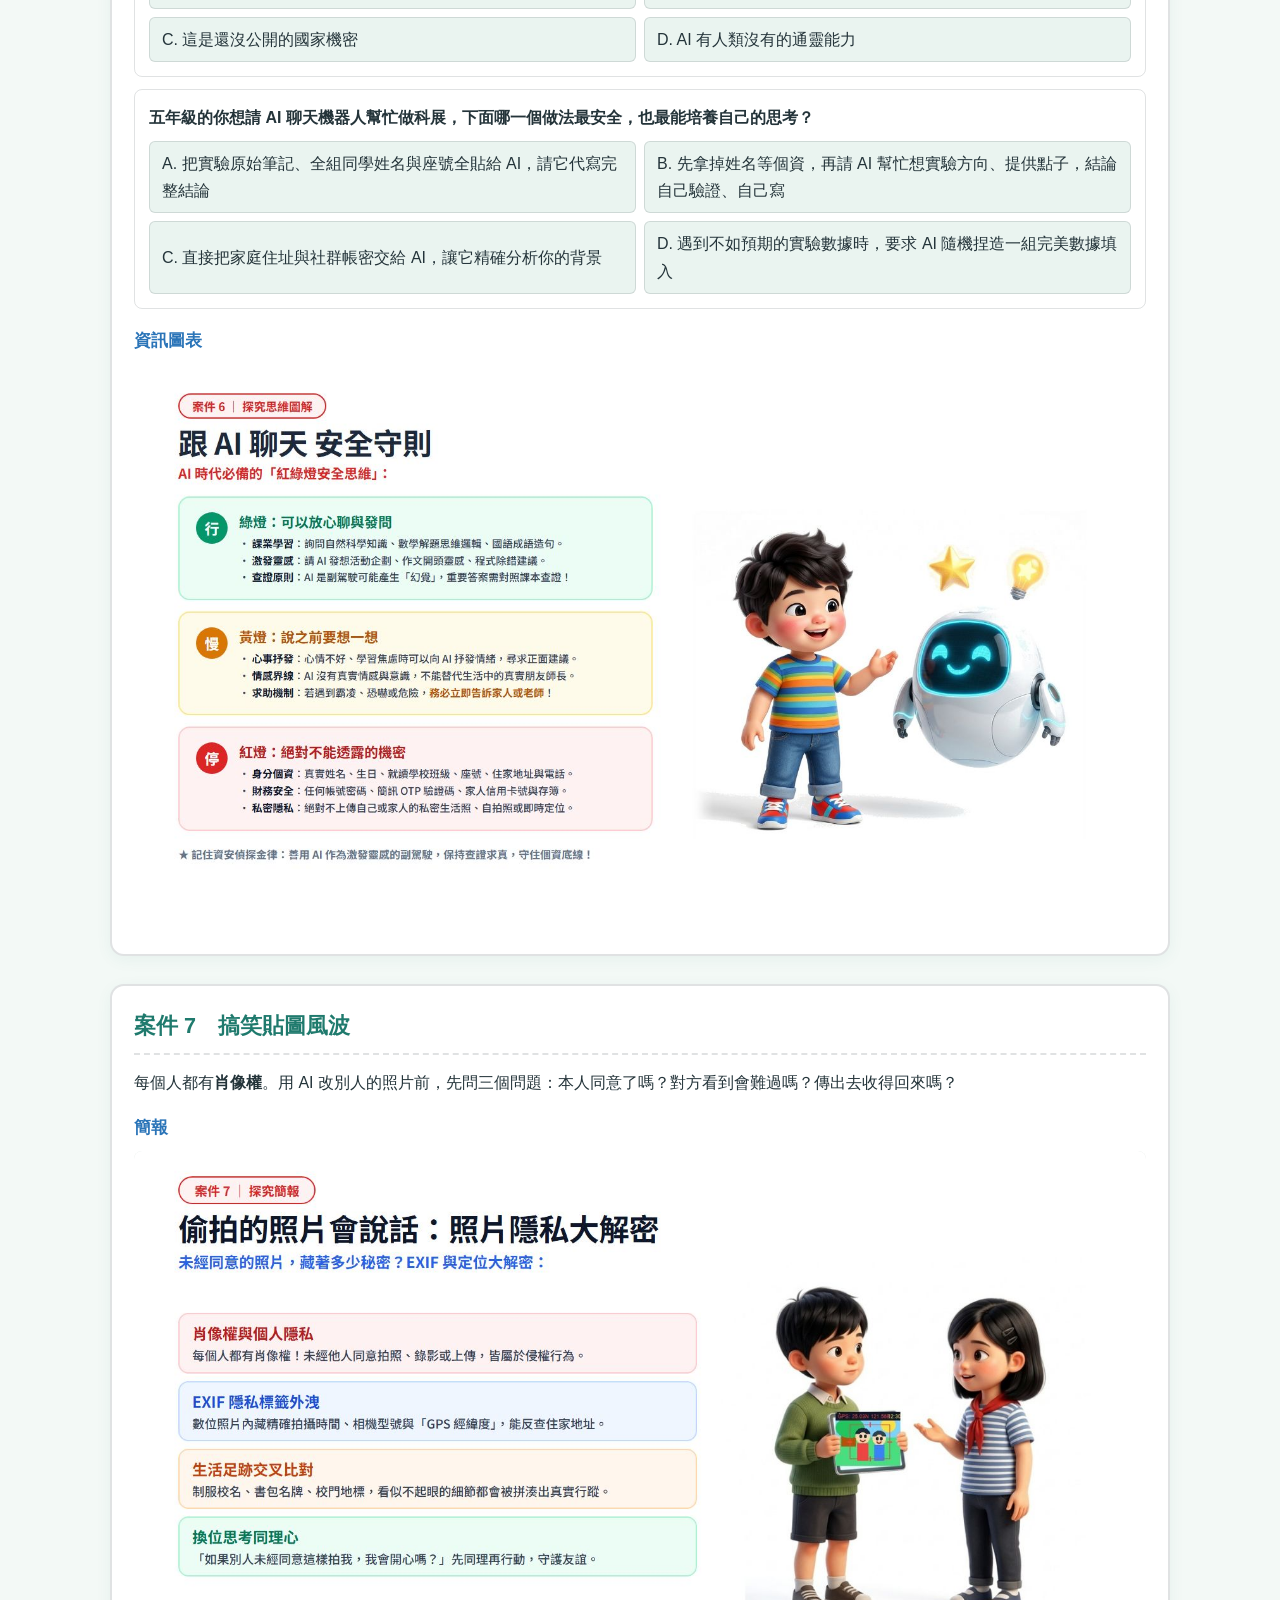
==== commit edaeab33: "g5-cyber-safety：各案件想一想測驗題改掉術語，用學生看得懂的說法 Co-Authored-By: Claude Opus 5.5 <noreply@anthropic.com>" ====
--- a/units/g5-cyber-safety/index.html
+++ b/units/g5-cyber-safety/index.html
@@ -411,16 +411,16 @@
           interactive: GAMES.dikw,
           quizzes: [
             {
-              q: '某醫療系統收集了十萬筆病患體溫與心跳（資料），統計出發燒與某病毒的高度關聯（資訊），並歸納出診療指引（知識）。若系統要自動化「在資源有限下，決定哪位重症病患優先獲得唯一一台葉克膜」，這考驗系統是否具備哪一層次的能力？',
-              options: ['純粹的資料收集能力', '大量資訊的儲存能力', '規則知識的推導能力', '涉及倫理、情境與生命價值的「智慧（Wisdom）」判斷'],
+              q: '醫院的電腦記錄了十萬筆病人的體溫和心跳（資料），整理出「發燒的人很多都感染了某種病毒」（資訊），再歸納出看病的步驟（知識）。如果醫院只剩一台救命機器，卻有兩位重症病人都需要，要決定先給誰用，這需要金字塔哪一層的能力？',
+              options: ['收集資料的能力', '儲存大量資訊的能力', '照著步驟推算的能力', '考慮對錯、情況和生命價值的「智慧」'],
               answer: 3,
-              feedback: '智慧是 DIKW 金字塔最高層次，需結合倫理、情境脈絡與價值權衡做出最佳決策，也是目前 AI 最難以完全取代人類的地方。'
-            },
-            {
-              q: '在 DIKW 金字塔中，為什麼越往頂層的「知識與智慧」，一旦外洩造成的資安危害通常遠大於底層的「原始資料」？',
-              options: ['因為頂層檔案的位元組容量最大', '因為知識與智慧凝結了核心邏輯、商業命脈與決策規律，對手取得後能直接複製超越', '因為頂層都是亂碼構成', '因為頂層資料只能手寫無法備份'],
-              answer: 1,
-              feedback: '未加工的原始資料如同未打磨的砂石，而知識與智慧是耗費龐大成本提煉出的精華，外洩會直接重創組織或個人的核心競爭力。'
+              feedback: '智慧是金字塔的最高層，要把對錯、當下情況和每個人的價值放在一起想，才能做出好決定。這也是 AI 最難取代人的地方。'
+            },
+            {
+              q: '在資料、資訊、知識、智慧這座金字塔裡，為什麼越上層的「知識和智慧」被偷走，損失通常比底層的「原始資料」大得多？',
+              options: ['因為上層的檔案比較大', '因為知識和智慧是花很多時間整理出的做法和判斷，別人拿到就能直接照做，甚至超越你', '因為上層的內容都是亂碼', '因為上層的資料只能手寫，不能備份'],
+              answer: 1,
+              feedback: '原始資料像還沒加工的沙子，知識和智慧是花很多心力提煉出的寶石。被偷走等於別人不用努力就拿到你最厲害的本事。'
             }
           ],
           infographic: 'assets/i1_dikw_v3.jpg?v=20261025_v8_pixar_story_perfect',
@@ -433,16 +433,16 @@
           interactive: GAMES.cia,
           quizzes: [
             {
-              q: '全國線上程式競賽結束前 3 分鐘，伺服器遭駭客以海量垃圾封包癱瘓（DDoS 攻擊），導致所有選手無法提交答案，但資料庫並未外洩或被竄改。這起攻擊主要破壞了 CIA 中的哪一把鎖？',
-              options: ['機密性（Confidentiality）', '完整性（Integrity）', '可用性（Availability）', '所有要素均未受影響'],
+              q: '全國線上程式比賽結束前 3 分鐘，駭客用大量垃圾連線把比賽網站塞爆，所有選手都交不出答案，但資料沒有外洩，也沒有被亂改。這次攻擊主要弄壞了哪一把鎖？',
+              options: ['機密性', '完整性', '可用性', '三把鎖都沒事'],
               answer: 2,
-              feedback: '可用性是指合法的授權使用者在需要時能順暢存取系統。阻斷服務攻擊癱瘓了存取管道，重創了可用性。'
-            },
-            {
-              q: '某校學生成績系統設計不良，內部老師只要知道其他班導師的座號，就能隨意查看並下載全校所有學生的家庭收入與隱私紀錄。這主要違反了哪項資安原則？',
-              options: ['資料備份原則', '最小權限原則（Least Privilege）與機密性控管', '防火牆封包過濾原則', '防毒軟體即時防護原則'],
-              answer: 1,
-              feedback: '內部人員也必須遵循「最小權限原則」，僅能調閱工作職責所需的必要資料，隨意越權存取是嚴重的內部機密性威脅。'
+              feedback: '可用性就是「需要的時候用得到」。網站被塞爆，大家用不到，所以壞的是可用性。'
+            },
+            {
+              q: '某校的成績系統設計不好，老師只要知道別班導師的座號，就能查看並下載全校學生的家庭收入和私人紀錄。這個系統最大的問題是什麼？',
+              options: ['沒有定期備份資料', '每個人能看的資料應該只限工作需要的部分，這個系統卻讓人看太多，私密資料就外流了', '學校的網路速度太慢', '電腦沒有裝防毒軟體'],
+              answer: 1,
+              feedback: '就算是學校裡的人，也只能看工作需要的資料。老師可以看自己班的成績，但不該看到全校的家庭收入，這也是機密性被破壞。'
             }
           ],
           infographic: 'assets/i2_cia_v2.jpg?v=20261025_v8_pixar_story_perfect',
@@ -482,16 +482,16 @@
           interactive: GAMES.scamChat,
           quizzes: [
             {
-              q: '同班好友的 LINE 私訊傳來：「我正在參加全縣程式競賽，只差你一票就奪冠！點此連結登入授權幫我衝人氣！」點進去出現逼真的登入視窗要求授權存取好友名單與傳訊權限。這屬於哪種進階社交工程攻擊？',
-              options: ['電腦硬碟壞軌攻擊', '利用好友信任誘導的 OAuth 第三方授權劫持與帳號擴散', '螢幕解析度干擾病毒', '單純的防毒軟體過期提醒'],
-              answer: 1,
-              feedback: '詐騙集團利用好友帳號被盜後的信任感，誘騙受害者點擊授權（OAuth Token），一旦同意，詐騙集團就能合法控制你的帳號並自動群發詐騙訊息給你的所有好友。'
-            },
-            {
-              q: '收到簡訊通知「知名快遞包裹配送地址異常，請於 24 小時內補繳 20 元手續費，逾期退件」，並附上付款連結。即使金額僅 20 元，為什麼資優生絕不該點擊刷卡？',
-              options: ['因為 20 元太少，物流公司不收', '因為假刷卡頁面的核心目的是側錄完整的信用卡卡號、到期日與 CVV 安全碼以進行後續鉅額盜刷', '因為簡訊不能使用智慧型手機開啟', '因為快遞公司週末不上班'],
-              answer: 1,
-              feedback: '小額手續費是詐騙集團降低心防的誘餌，其真正目的是竊取卡片機密與簡訊 OTP 驗證碼，隨後在海外發動數萬元的盜刷。'
+              q: '同班好友的 LINE 私訊傳來：「我正在參加全縣程式競賽，只差你一票就奪冠！點此連結登入授權幫我衝人氣！」點進去出現很像真的登入畫面，要你「同意讓它讀取好友名單、幫你傳訊息」。這是哪一種騙術？',
+              options: ['讓電腦硬碟壞掉的攻擊', '利用好朋友的信任，騙你按下「同意」，交出帳號的控制權，再用你的帳號騙更多人', '讓螢幕變模糊的病毒', '只是防毒軟體過期的提醒'],
+              answer: 1,
+              feedback: '好友的帳號可能已經被盜。你一按「同意」，壞人就能用你的帳號，自動傳一樣的詐騙訊息給你所有的好友。'
+            },
+            {
+              q: '收到簡訊：「您的包裹地址有誤，請在 24 小時內補繳 20 元手續費，否則退件」，還附上付款連結。只有 20 元，為什麼還是不能點進去刷卡？',
+              options: ['因為 20 元太少，快遞公司不收', '因為假的付款頁面是要偷你的卡號、到期日和卡片背面的安全碼，之後拿去刷更多錢', '因為簡訊不能用手機打開', '因為快遞公司週末不上班'],
+              answer: 1,
+              feedback: '20 元只是讓你放下戒心的小誘餌。壞人真正要的是卡片資料和手機收到的驗證碼，拿到後可能一次盜刷好幾萬元。'
             }
           ],
           infographic: 'assets/i4_net_v3.jpg?v=20261025_v8_pixar_story_perfect',
@@ -504,21 +504,21 @@
           interactive: GAMES.voice,
           quizzes: [
             {
-              q: '在生成式 AI 已能做到毫秒級即時變聲與情感呼吸模擬的時代，當視覺與聽覺都可能被偽造時，防禦「假親友急需借錢」最根本且無法被模型推算破譯的防線是？',
+              q: '現在的 AI 可以即時模仿聲音，連呼吸和哭腔都很像，影像也能造假。接到「家人急著借錢」的電話時，哪一個方法最可靠、AI 也猜不到？',
               options: [
                 '要求對方背出九九乘法表',
-                '依賴事先在離線環境約定、網路查不到的「家庭通關密語」，並用已存的官方號碼主動回撥',
+                '問家人當面約好、從沒寫在網路上的「家庭通關密語」，再用手機裡存的號碼回撥',
                 '要求對方傳一張健保卡自拍照',
                 '仔細聽電話背景有沒有回音'
               ],
               answer: 1,
-              feedback: 'AI 可以學會任何人的外觀與聲音，但無法得知未曾公開於網路上的離線私有共享秘密（Shared Secret）。'
-            },
-            {
-              q: '從心理學與社交工程角度分析，為什麼所有語音與視訊詐騙，詐騙者一定會極力強調「很急！10分鐘內！千萬不要告訴其他人！」？',
-              options: ['因為詐騙集團的電話費很貴', '因為 AI 生成的假影像只能維持 10 分鐘', '利用時間緊迫感與孤立感製造認知超載，癱瘓大腦的前額葉理性求證迴路', '因為銀行轉帳系統規定 10 分鐘後自動關閉'],
+              feedback: 'AI 可以學會一個人的長相和聲音，但學不到只有你們家知道、從沒放上網路的秘密。'
+            },
+            {
+              q: '為什麼電話和視訊詐騙幾乎都會強調「很急！10 分鐘內！千萬不要告訴別人！」？',
+              options: ['因為詐騙集團的電話費很貴', '因為 AI 做的假影像只能撐 10 分鐘', '讓你又慌又孤單，腦袋來不及冷靜想，也沒機會找人商量', '因為銀行轉帳 10 分鐘後就會關閉'],
               answer: 2,
-              feedback: '製造恐慌與時間壓力是所有社交工程的殺手鐧，目的就是阻止受害者冷靜下來打電話向第三方求證（Fact-Check）。'
+              feedback: '讓人緊張、趕時間是騙子最常用的招數，目的就是不讓你冷靜下來，打電話問別人求證。'
             }
           ],
           infographic: 'assets/i5_deepfake_v3.jpg?v=20261025_v8_pixar_story_perfect',
@@ -532,20 +532,20 @@
           quizzes: [
             {
               q: '請 AI 查詢歷史人物時，它給出一段文筆流暢、看似逼真的人名與生動故事，但在圖書館文獻卻查無此人。這最可能是因為？',
-              options: ['圖書館文獻太落後了', 'AI 產生了「幻覺（Hallucination）」，用機率拼湊出虛構內容', '這屬於未公開的國家機密資料', 'AI 的深度神經網路具有人類沒有的通靈能力'],
-              answer: 1,
-              feedback: 'AI 的核心能力是「計算下一個最流暢的詞彙」，而非保證事實真偽。當資料不足時，常自信滿滿地捏造看似合理卻完全錯誤的假資訊（AI 幻覺），務必獨立求證！'
-            },
-            {
-              q: '五年級資優生若想利用 AI 聊天機器人協助科展研究，下列何者是最符合「安全與思辨」的正確做法？',
+              options: ['圖書館的書太舊了', 'AI 會一個字接一個字猜出「最順的句子」，資料不夠時就會編出看起來很真的假內容', '這是還沒公開的國家機密', 'AI 有人類沒有的通靈能力'],
+              answer: 1,
+              feedback: 'AI 擅長的是把句子接得很順，不是保證內容正確。資料不夠時，它常會很有自信地編出假的人名和故事（叫做「AI 幻覺」），一定要自己查證！'
+            },
+            {
+              q: '五年級的你想請 AI 聊天機器人幫忙做科展，下面哪一個做法最安全，也最能培養自己的思考？',
               options: [
                 '把實驗原始筆記、全組同學姓名與座號全貼給 AI，請它代寫完整結論',
-                '去除個人資訊後，請 AI 提供「實驗架構思考與靈感激盪」，結論親自驗證並撰寫',
+                '先拿掉姓名等個資，再請 AI 幫忙想實驗方向、提供點子，結論自己驗證、自己寫',
                 '直接把家庭住址與社群帳密交給 AI，讓它精確分析你的背景',
                 '遇到不如預期的實驗數據時，要求 AI 隨機捏造一組完美數據填入'
               ],
               answer: 1,
-              feedback: '把 AI 當「思考副駕駛」啟發靈感，避免餵入真實個資，且所有結論均需人類主駕駛親自求證與負責，才是駕馭 AI 的資優思維。'
+              feedback: '把 AI 當副駕駛，幫你想點子；你自己是主駕駛，不給它真實個資，結論要自己查證、自己負責。'
             }
           ],
           infographic: 'assets/i6_chat_v2.jpg?v=20261025_v8_pixar_story_perfect',
@@ -562,26 +562,26 @@
           interactive: GAMES.debate,
           quizzes: [
             {
-              q: '同學甲用 AI 將同學乙的臉換成搞笑迷因主角，甲主張「我又沒拿來賣錢，而且我只放在我們 5 個好朋友的私人群組分享，這沒有違法吧？」。甲的說法在法律與倫理上最大的盲點是？',
+              q: '同學甲用 AI 將同學乙的臉換成搞笑迷因主角，甲主張「我又沒拿來賣錢，而且我只放在我們 5 個好朋友的私人群組分享，這沒有違法吧？」甲的想法哪裡錯了？',
               options: [
                 '私人群組人數太少了，要超過 10 個人以上才算違法',
-                '肖像權屬於民法保障的人格權，不論是否營利，未經本人授權製作與散布即屬侵害，且網路群組極易被截圖外流',
+                '每個人的臉都受法律保護（肖像權），不管有沒有賺錢，沒經過本人同意就做、就傳，都是侵害；而且群組內容很容易被截圖傳出去',
                 '只要有標註原影片出處就可以隨意換臉',
                 '迷因很有趣，只要大家都笑了就不算侵權'
               ],
               answer: 1,
-              feedback: '人格權與是否營利無關；私下傳播也隨時會因截圖外洩失控，對被換臉者造成不可逆的心理傷害與名譽侵害。'
-            },
-            {
-              q: '網路數位足跡的一大特性是「連鎖複製與不可逆性」。為什麼資安領域常說「數位世界沒有真正的私密玩笑」？',
-              options: [
-                '因為網路伺服器每秒都會自動廣播所有照片',
-                '因為一旦數位內容離開你的裝置，你就徹底失去了對複製品轉傳、備份、截圖與二次加工的控制權',
+              feedback: '肖像權跟有沒有賺錢無關。私下傳的東西隨時可能被截圖流出去，對被換臉的同學造成收不回來的傷害。'
+            },
+            {
+              q: '在網路上留下的東西，會被一直複製、轉傳，而且收不回來。為什麼大家常說「網路上沒有真正的私密玩笑」？',
+              options: [
+                '因為網路每秒都會自動公開所有照片',
+                '因為東西一傳出你的手機，別人怎麼轉傳、存檔、截圖、改圖，你都管不到了',
                 '因為手機只要關機，照片就會自動同步上傳到公開論壇',
                 '因為學校有特製雷達會監聽所有通訊軟體'
               ],
               answer: 1,
-              feedback: '數位資料具有「零成本無限複製」的本質，你永遠無法向所有接收者收回所有權限。'
+              feedback: '網路上的檔案可以免費、無限次複製，你沒辦法從每個收到的人手上把它要回來。'
             }
           ],
           infographic: 'assets/i7_photo_v3.jpg?v=20261025_v8_pixar_story_perfect',
@@ -594,21 +594,21 @@
           interactive: GAMES.story,
           quizzes: [
             {
-              q: '小美自拍限動時特別裁切掉門牌與站牌，但惡意網友卻透過「地面陰影角度推算時間、背景建築外觀，以及外送員機車上的加盟店編號」精確找出她家地址。這種透過破碎公開資訊交叉比對出機密的技術，在資安領域稱為？',
-              options: ['字典攻擊法（Dictionary Attack）', '開源情報分析（OSINT, Open Source Intelligence）', '中間人攻擊（MITM）', '零日漏洞攻擊（Zero-Day Exploit）'],
-              answer: 1,
-              feedback: '開源情報分析（OSINT）證明了單一看似無害的碎片細節，一旦經過交叉比對，就能拼湊出完整的個人行蹤與隱私。'
-            },
-            {
-              q: '為了兼顧「分享生活樂趣」與「保護真實人身安全」，高年級資優生經營個人社群的最聰明策略是？',
-              options: [
-                '每到一個景點就立刻發限動並打卡精確地標',
-                '養成「延時發布（Time-Delayed Posting）」習慣，離開現場或回家後再發，且模糊非必要的地標特徵',
+              q: '小美自拍限動時特別裁切掉門牌與站牌，但惡意網友卻透過「地面陰影角度推算時間、背景建築外觀，以及外送員機車上的加盟店編號」找出她家地址。這說明了什麼？',
+              options: ['只要用一本字典就能猜出密碼', '每一個小細節單獨看都沒什麼，但把網路上零碎的公開資訊拼在一起，就能找出你在哪裡', '有人偷偷躲在網路中間偷看訊息', '手機系統有還沒修好的漏洞'],
+              answer: 1,
+              feedback: '影子、建築、機車上的編號，單看都沒什麼，拼在一起就像拼圖，能拼出你的行蹤。發文前要想想照片裡還藏了哪些線索。'
+            },
+            {
+              q: '想跟朋友分享生活，又要保護自己的安全，經營社群最聰明的做法是？',
+              options: [
+                '每到一個景點就馬上發限動，並打卡精確地點',
+                '養成「晚點再發」的習慣，離開現場或回家後再發，並把不必要的地標模糊掉',
                 '只發文字，永遠不上傳任何照片',
                 '把所有社群帳號密碼都設成同一組以方便管理'
               ],
               answer: 1,
-              feedback: '延時發布能打破「時間＋空間」的物理連結，讓潛在犯罪者無法掌握你的即時行蹤。'
+              feedback: '晚點再發，別人看到照片時你已經不在那裡了，壞人就沒辦法知道你現在在哪。'
             }
           ],
           infographic: 'assets/i8_story_v3.jpg?v=20261025_v8_pixar_story_perfect',
@@ -621,21 +621,21 @@
           interactive: GAMES.url,
           quizzes: [
             {
-              q: '駭客註冊了一個網址 `https://www.gооgle.com`，肉眼看完全像 Google，但其中的字母 `о` 其實是俄文字母（Cyrillic）。這種高階釣魚手法利用了網際網路的什麼機制？',
-              options: ['DNS 伺服器硬體老化', '國際化網域名稱（IDN）的同形異義字欺騙（Homograph Attack）', '光纖傳輸時的封包碰撞', '瀏覽器字體太小產生的視覺殘影'],
-              answer: 1,
-              feedback: '國際化網域名稱（IDN）允許不同語言字元，駭客利用不同語系中長相一樣的字母以假亂真，需依賴 Punycode 轉碼與數位憑證來識破。'
-            },
-            {
-              q: '路邊公共場所（如機車坐墊、路燈、餐廳桌面）貼的「掃碼送好禮」QR code，在資安架構上最大的潛在威脅是什麼？',
-              options: [
-                '手機鏡頭會因為掃描而燒壞',
-                'QR code 本質只是網址條碼，可能被人用惡意貼紙覆蓋，掃描後悄悄導向釣魚頁面或下載木馬程式',
+              q: '駭客註冊了一個網址 `https://www.gооgle.com`，肉眼看完全像 Google，但其中的 `о` 其實是俄文字母。這種騙術利用了什麼？',
+              options: ['網路主機太舊了', '網址可以使用其他國家的文字，壞人挑長得一模一樣的字母來假冒', '網路線傳資料時撞在一起', '瀏覽器的字太小，眼睛看花了'],
+              answer: 1,
+              feedback: '網址可以用各國文字，有些字母長得一模一樣，肉眼分不出來。所以重要的網站要從書籤或官方 App 進去，不要點來路不明的連結。'
+            },
+            {
+              q: '路邊（像機車坐墊、路燈、餐廳桌上）貼的「掃碼送好禮」QR code，最大的危險是什麼？',
+              options: [
+                '手機鏡頭掃了會燒壞',
+                'QR code 其實就是一個網址，可能被人貼上假貼紙蓋掉，一掃就被帶到假網站，或下載壞程式',
                 '會讓手機的電池壽命縮短一半',
                 '會自動把手機內的照片全部發布到臉書'
               ],
               answer: 1,
-              feedback: 'QR code 無法用肉眼辨識目的地，實體被調包是極常見的滲透手段。'
+              feedback: '眼睛看不出 QR code 會連到哪裡，被人偷換貼紙是很常見的騙術。掃之前先看清楚跳出來的網址。'
             }
           ],
           infographic: 'assets/i9_phish_v3.jpg?v=20261025_v8_pixar_story_perfect',
@@ -651,23 +651,23 @@
               q: '遊戲拍賣網站上出現「官方原價 3 折代儲遊戲點數，保證儲值成功才收款」，很多買家也留言證明真的拿到了點數。幾週後這些買家卻陸續遭到遊戲公司「永久封鎖帳號」，最可能的原因是？',
               options: [
                 '買家玩遊戲的技術太好被檢舉',
-                '代儲集團使用盜刷信用卡（黑卡）購買點數，真正失主報警退款（Chargeback）後，所有非法交易帳號被連帶追繳封禁',
+                '代儲的人是用偷來的信用卡買點數，卡的主人發現後報警、要回錢，用到這些點數的帳號就一起被封鎖',
                 '遊戲伺服器隨機抽查封鎖',
                 '點數太多導致遊戲資料庫溢位'
               ],
               answer: 1,
-              feedback: '代儲黑產鏈利用時間差洗錢與盜刷，受害者貪小便宜最後落得帳號被封甚至涉入詐欺洗錢調查。'
-            },
-            {
-              q: '如果不幸發現自己的線上遊戲帳號密碼被盜用，下列處置順序何者最符合標準應變程序？',
+              feedback: '便宜的代儲常常是用盜刷的錢買的。貪小便宜的結果可能是帳號被封，甚至被警察找去調查。'
+            },
+            {
+              q: '如果發現自己的遊戲帳號被盜了，下面哪一個處理順序最正確？',
               options: [
                 '在遊戲聊天室痛罵小偷 ➔ 刪除遊戲 ➔ 再開一個小號',
-                '第一時間通知家長 ➔ 透過官方管道重設高強度密碼與繫結雙重驗證 ➔ 檢視授權裝置並通知好友提防詐騙訊息',
+                '馬上告訴家長 ➔ 從官方網站重設一組長密碼，並開啟雙重驗證 ➔ 檢查有哪些裝置登入過，並提醒好友小心假訊息',
                 '私訊小偷請求他歸還 ➔ 匯款給小偷買回帳號',
                 '等待官方系統自動修復，不採取任何動作'
               ],
               answer: 1,
-              feedback: '先切斷外洩管道（改密碼＋開 2FA），再清查影響範圍與通知聯絡人，避免災害擴散。'
+              feedback: '先把門鎖好（改密碼＋開雙重驗證），再檢查還有哪裡受影響、提醒朋友，災情才不會擴大。'
             }
           ],
           infographic: 'assets/i10_game_v3.jpg?v=20261025_v8_pixar_story_perfect',
@@ -680,26 +680,26 @@
           interactive: GAMES.bystander,
           quizzes: [
             {
-              q: '社群平台的演算法多半以「互動熱度（留言、轉發、停留時長）」為核心指標。當群組或論壇出現網路霸凌言論時，即使留下一句「你們太過分了吧！」的正義批評，在「演算法擴散機制」上往往會帶來什麼意想不到的反效果？',
-              options: [
-                '演算法會自動判斷你是正義的一方，立刻刪除霸凌者的帳號',
-                '任何留言都會被演算法視為「高熱門度互動」，反而刺激演算法將該則霸凌貼文推送給更多人看見',
+              q: '社群網站會把「很多人留言、轉傳、停下來看」的貼文推給更多人看。看到霸凌貼文時，就算你留言「你們太過分了吧！」來主持公道，可能會有什麼反效果？',
+              options: [
+                '網站會判斷你是對的，馬上刪掉霸凌者的帳號',
+                '網站只看留言數，不管你說什麼，留言越多，霸凌貼文反而被推給越多人看到',
                 '留言會讓整個網站的伺服器當機',
                 '沒有任何影響'
               ],
               answer: 1,
-              feedback: '演算法是冷血的統計工具，它只計算參與度，負面爭議留言同樣會放大霸凌貼文的觸及率。'
-            },
-            {
-              q: '在反制網路霸凌的「勇敢旁觀者」行動中，下列哪一種策略既能「給予受害者實質支持」，又「不引發演算法擴散與二次衝突」？',
+              feedback: '網站的推薦程式只會數熱不熱鬧，分不出好話壞話。罵回去的留言一樣會讓霸凌貼文被更多人看到。'
+            },
+            {
+              q: '當一個「勇敢的旁觀者」，哪一種做法既能真正幫到被欺負的人，又不會讓霸凌貼文傳更遠、吵得更兇？',
               options: [
                 '在留言區跟帶頭霸凌的人公開對罵 100 則訊息',
                 '將霸凌貼文截圖轉發到自己的限動發起公審',
-                '「不留言、不按讚、不轉傳」，私訊給予受害者溫暖關心並協助截圖存證，陪伴受害者向信任師長求助',
+                '「不留言、不按讚、不轉傳」，私訊關心被欺負的人，幫忙截圖留證據，陪他去找信任的老師或家長',
                 '跟著按笑臉符號假裝不在意'
               ],
               answer: 2,
-              feedback: '私下破除孤立感、切斷公開演算法擴散，並保留有效法律證據，是資優公民成熟智慧的表現。'
+              feedback: '私下關心讓對方知道自己不孤單；不在公開的地方回應，貼文就不會傳更遠；留下截圖，大人處理時才有證據。'
             }
           ],
           infographic: 'assets/i11_bully_v3.jpg?v=20261025_v8_pixar_story_perfect',
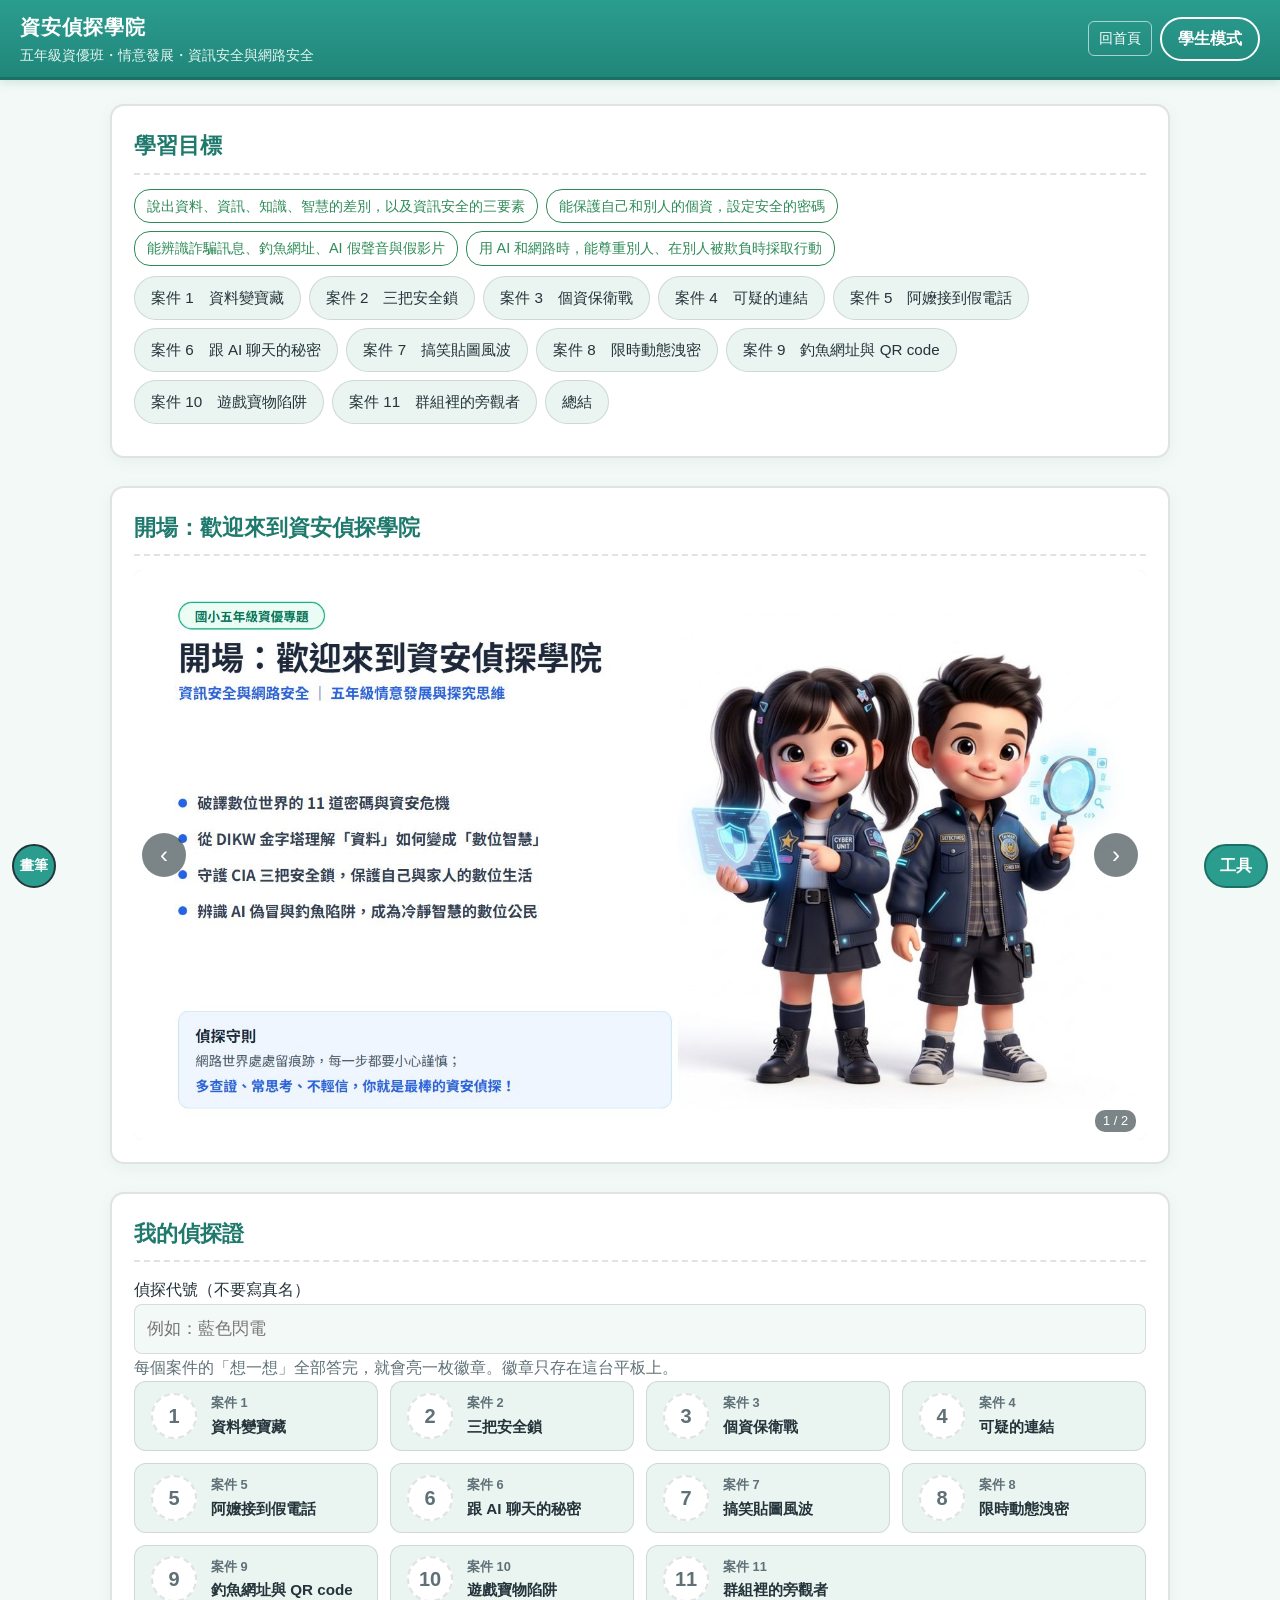
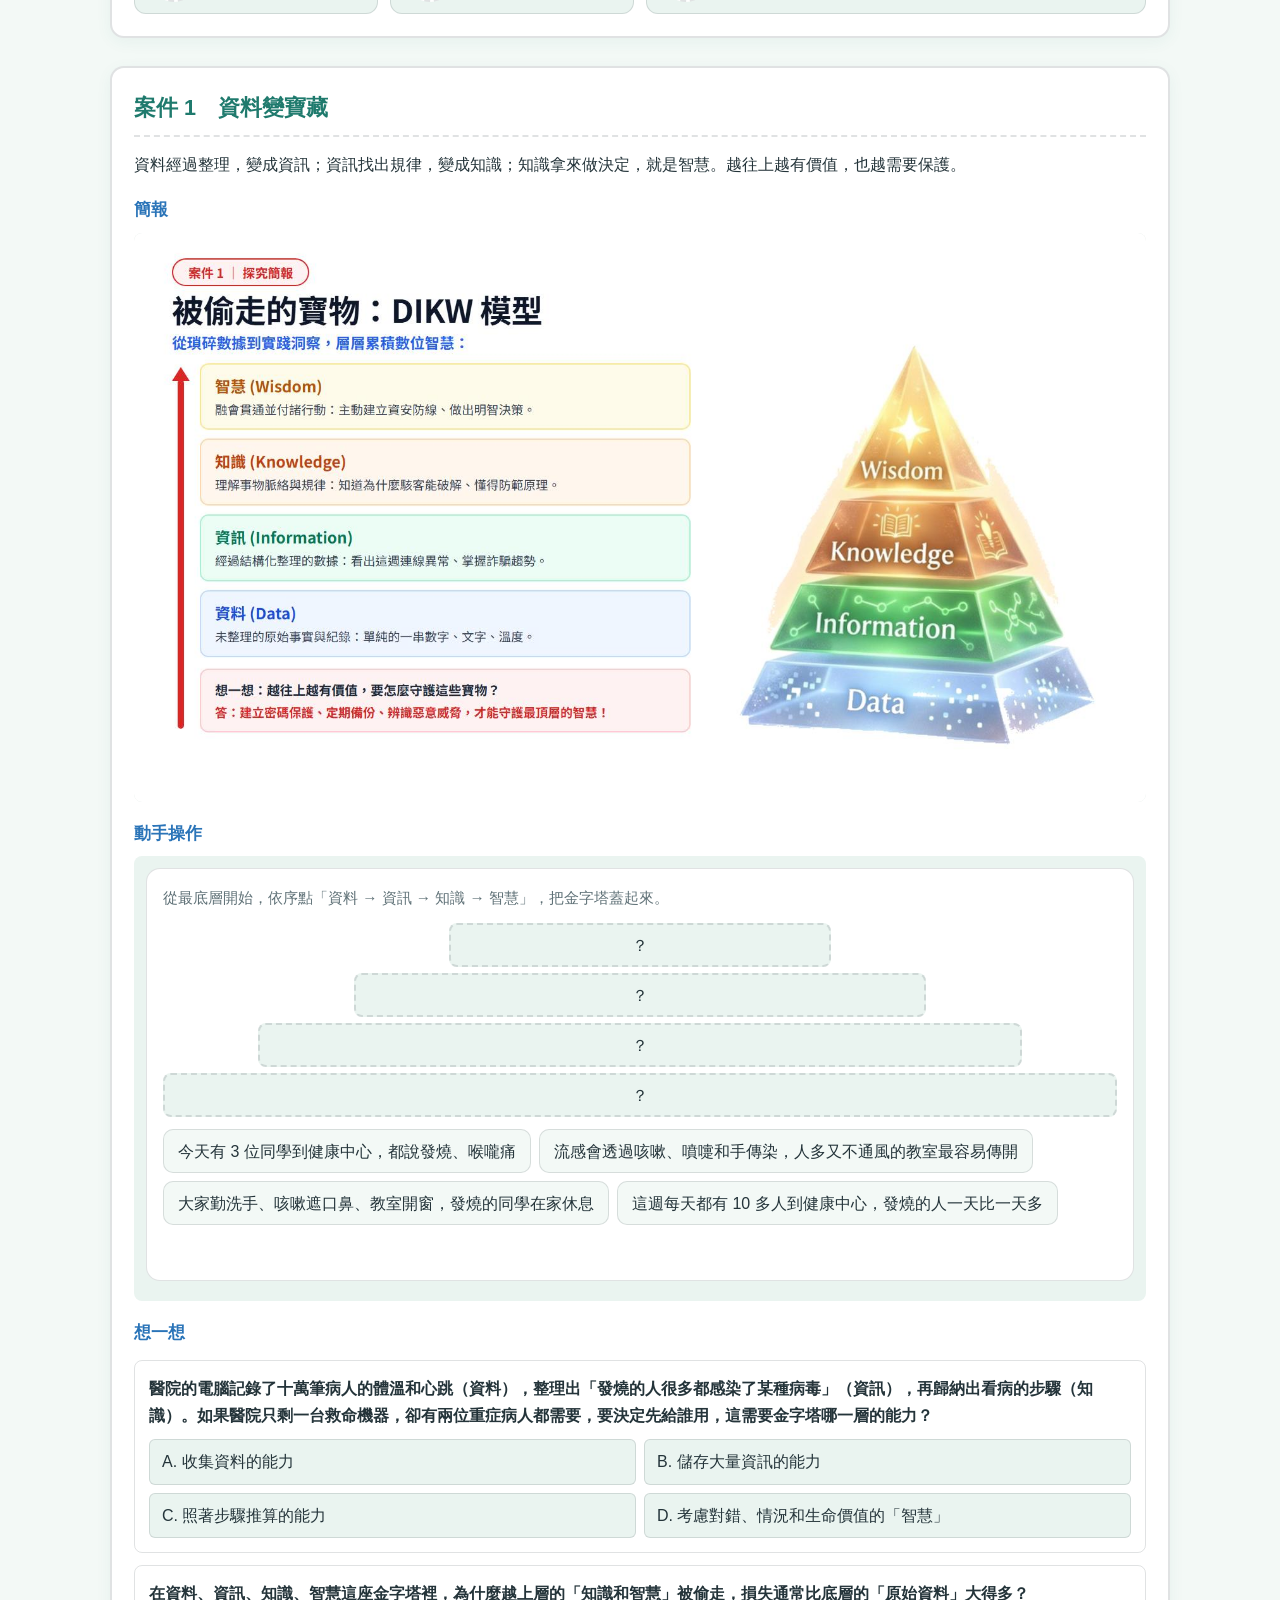
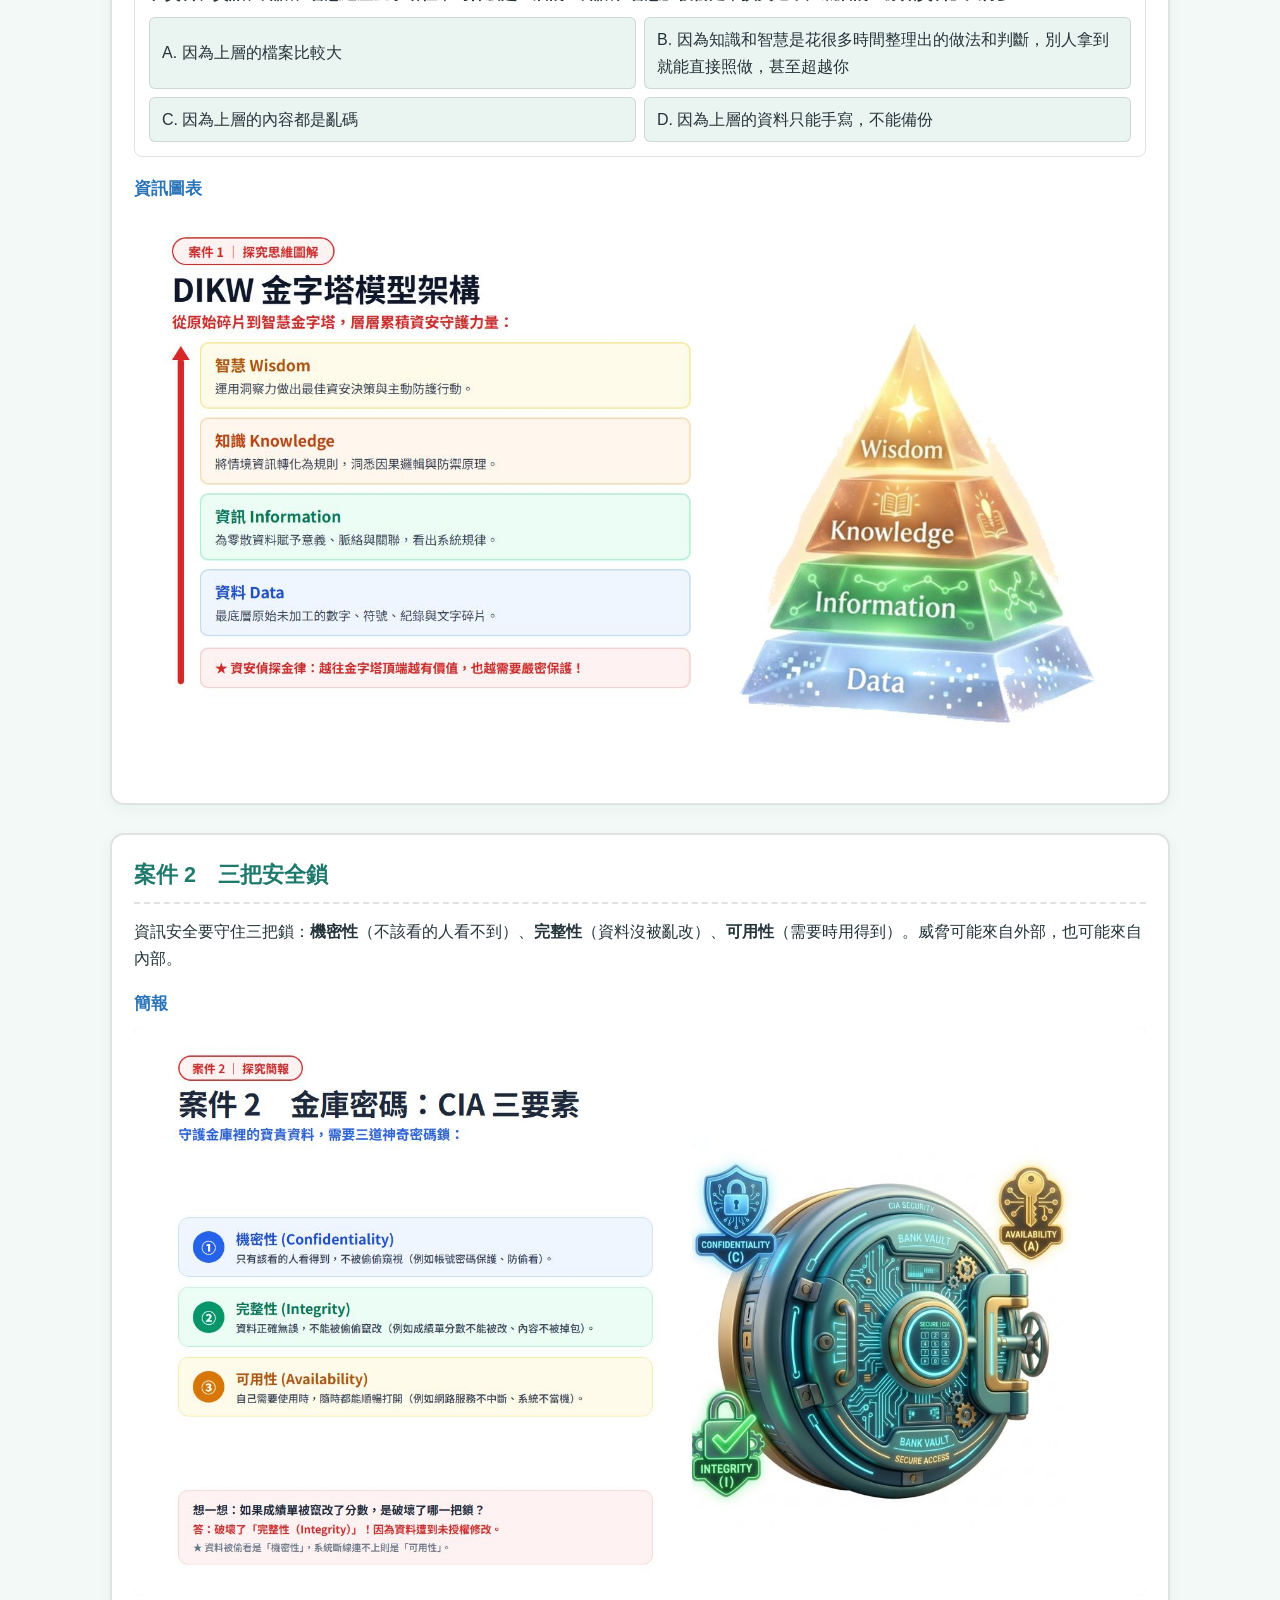
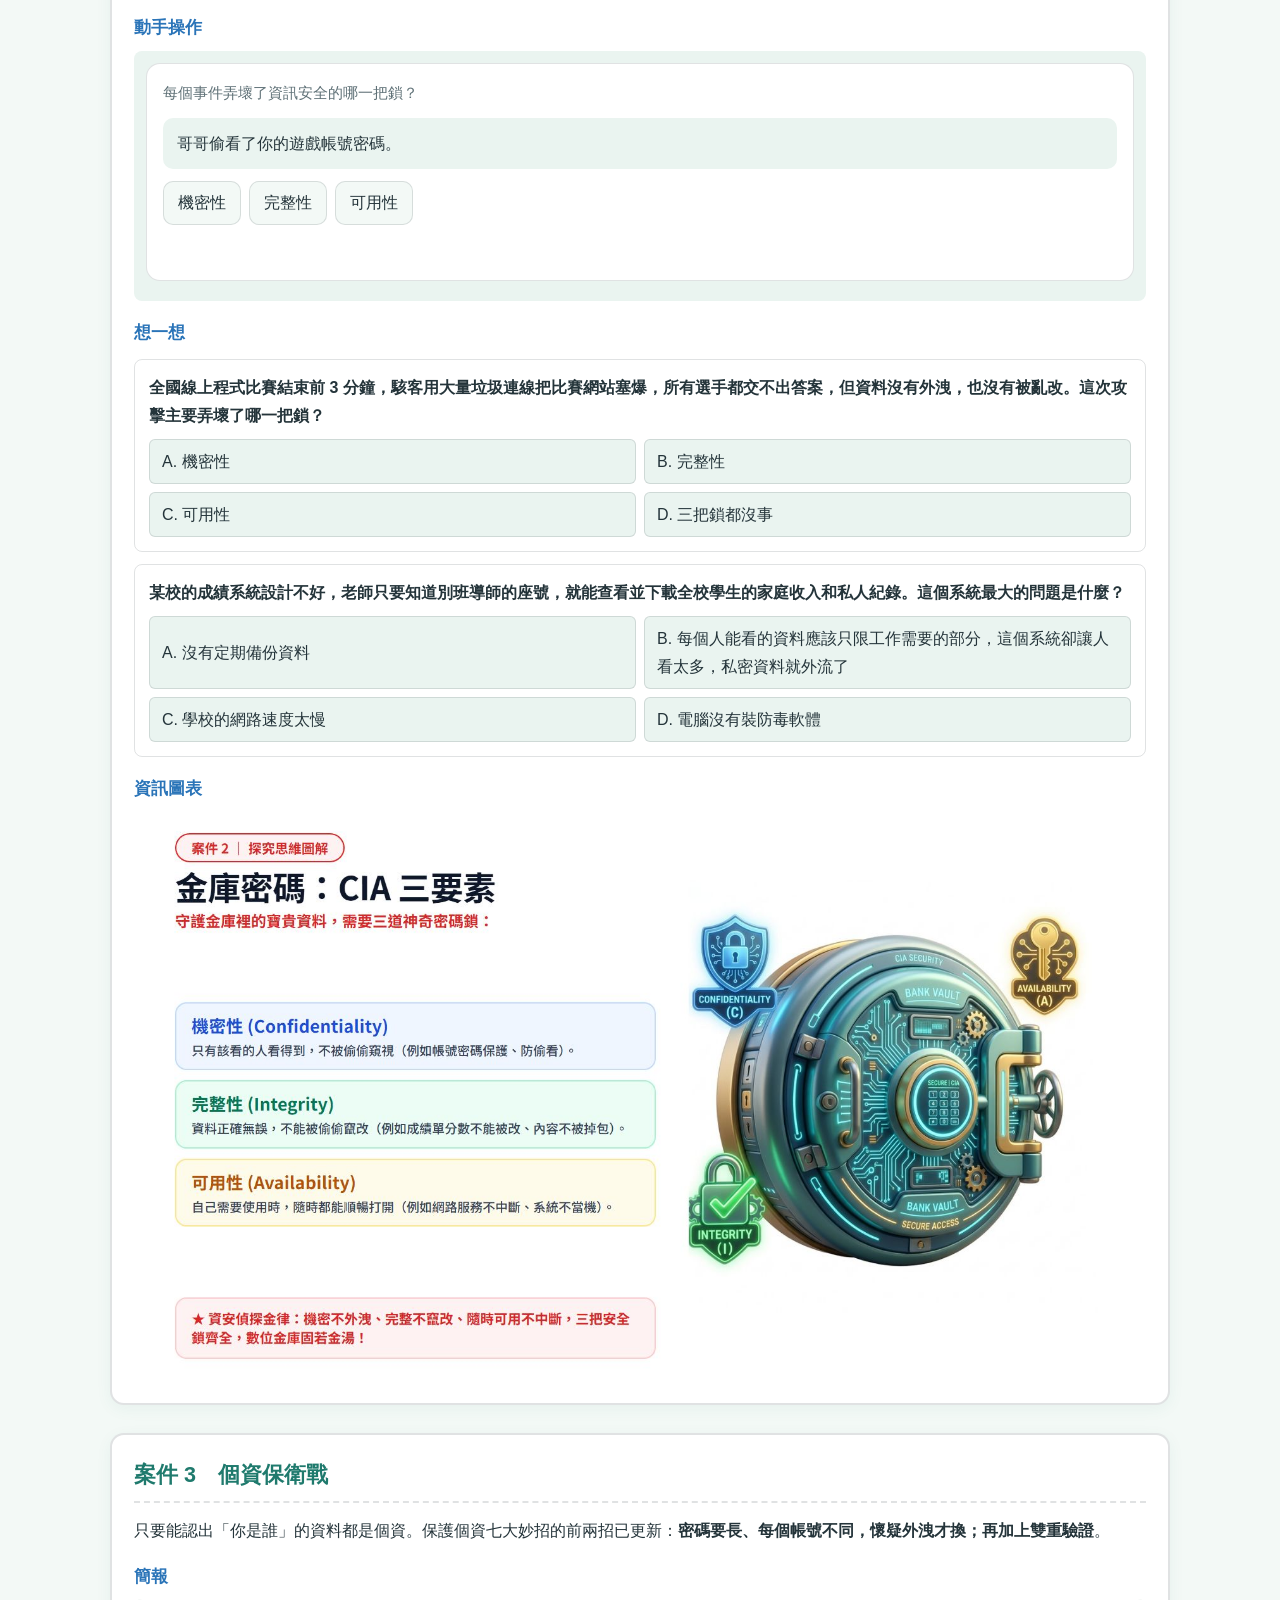
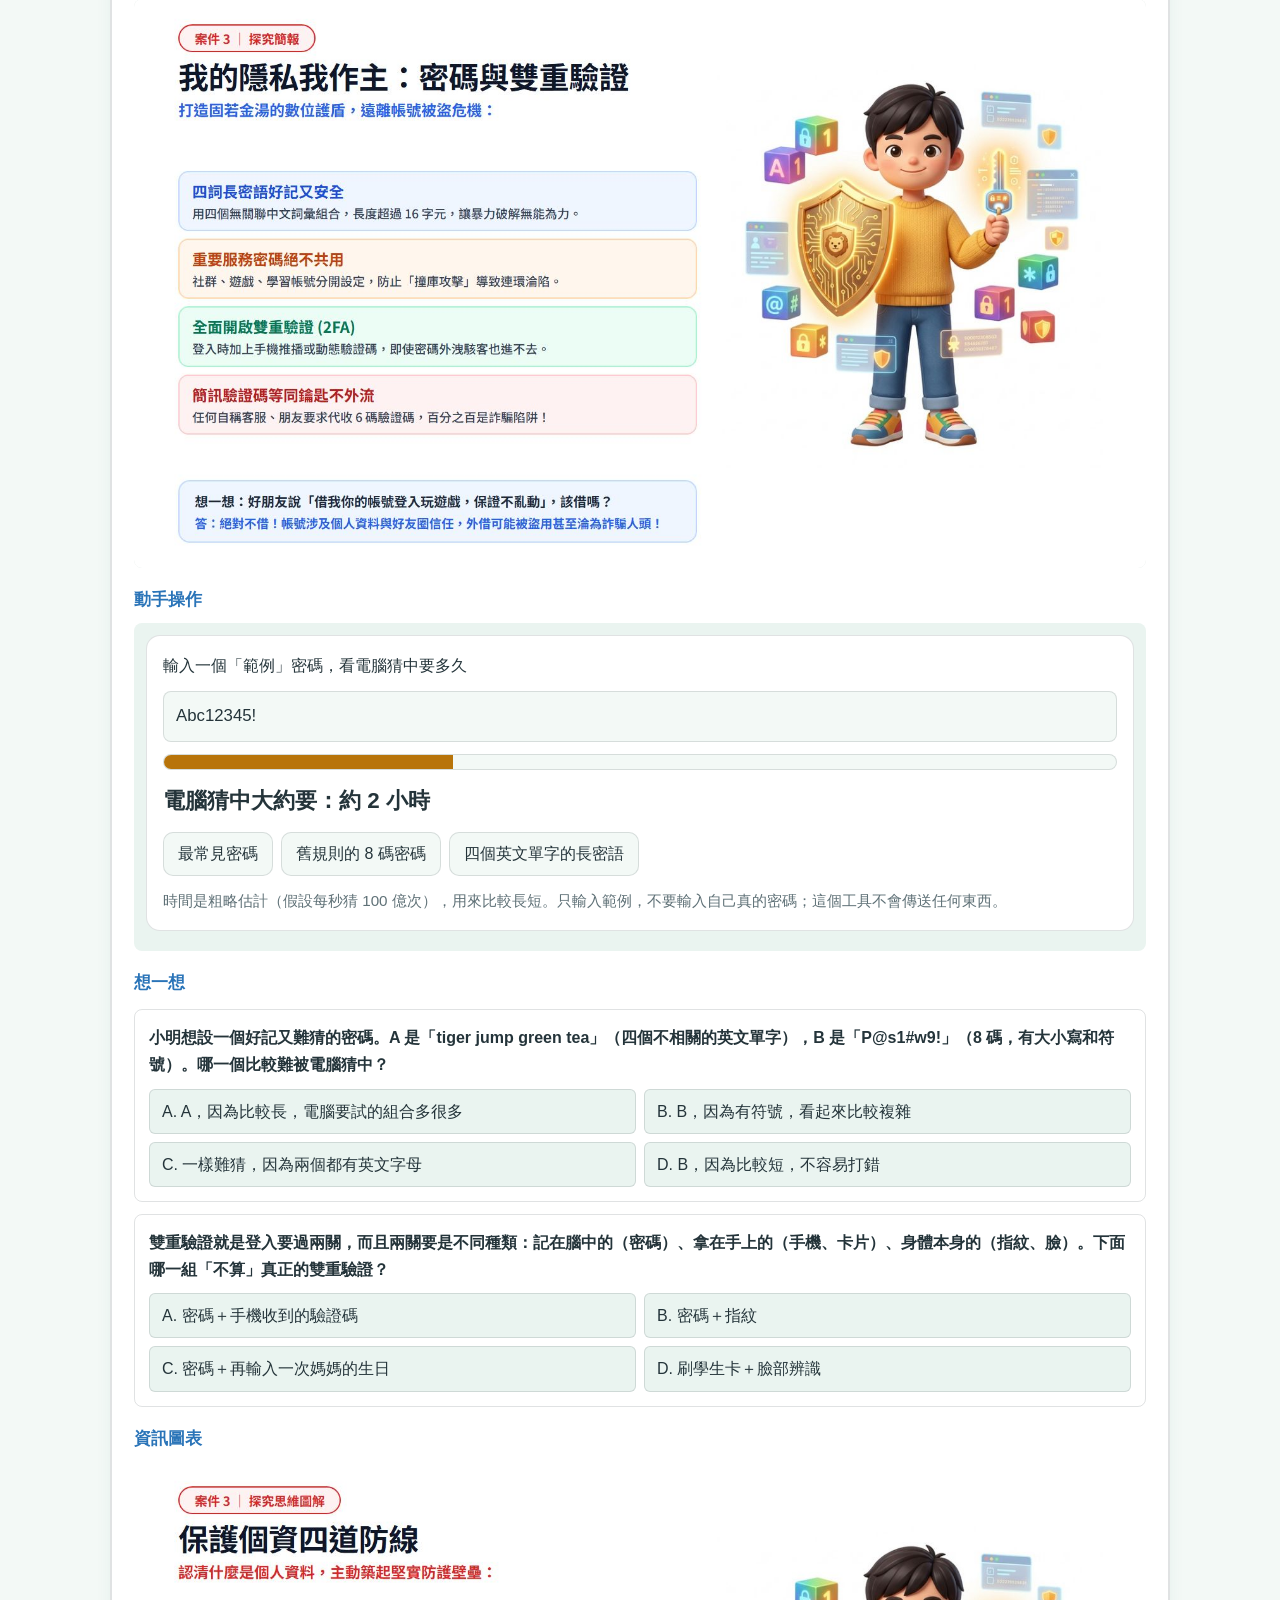
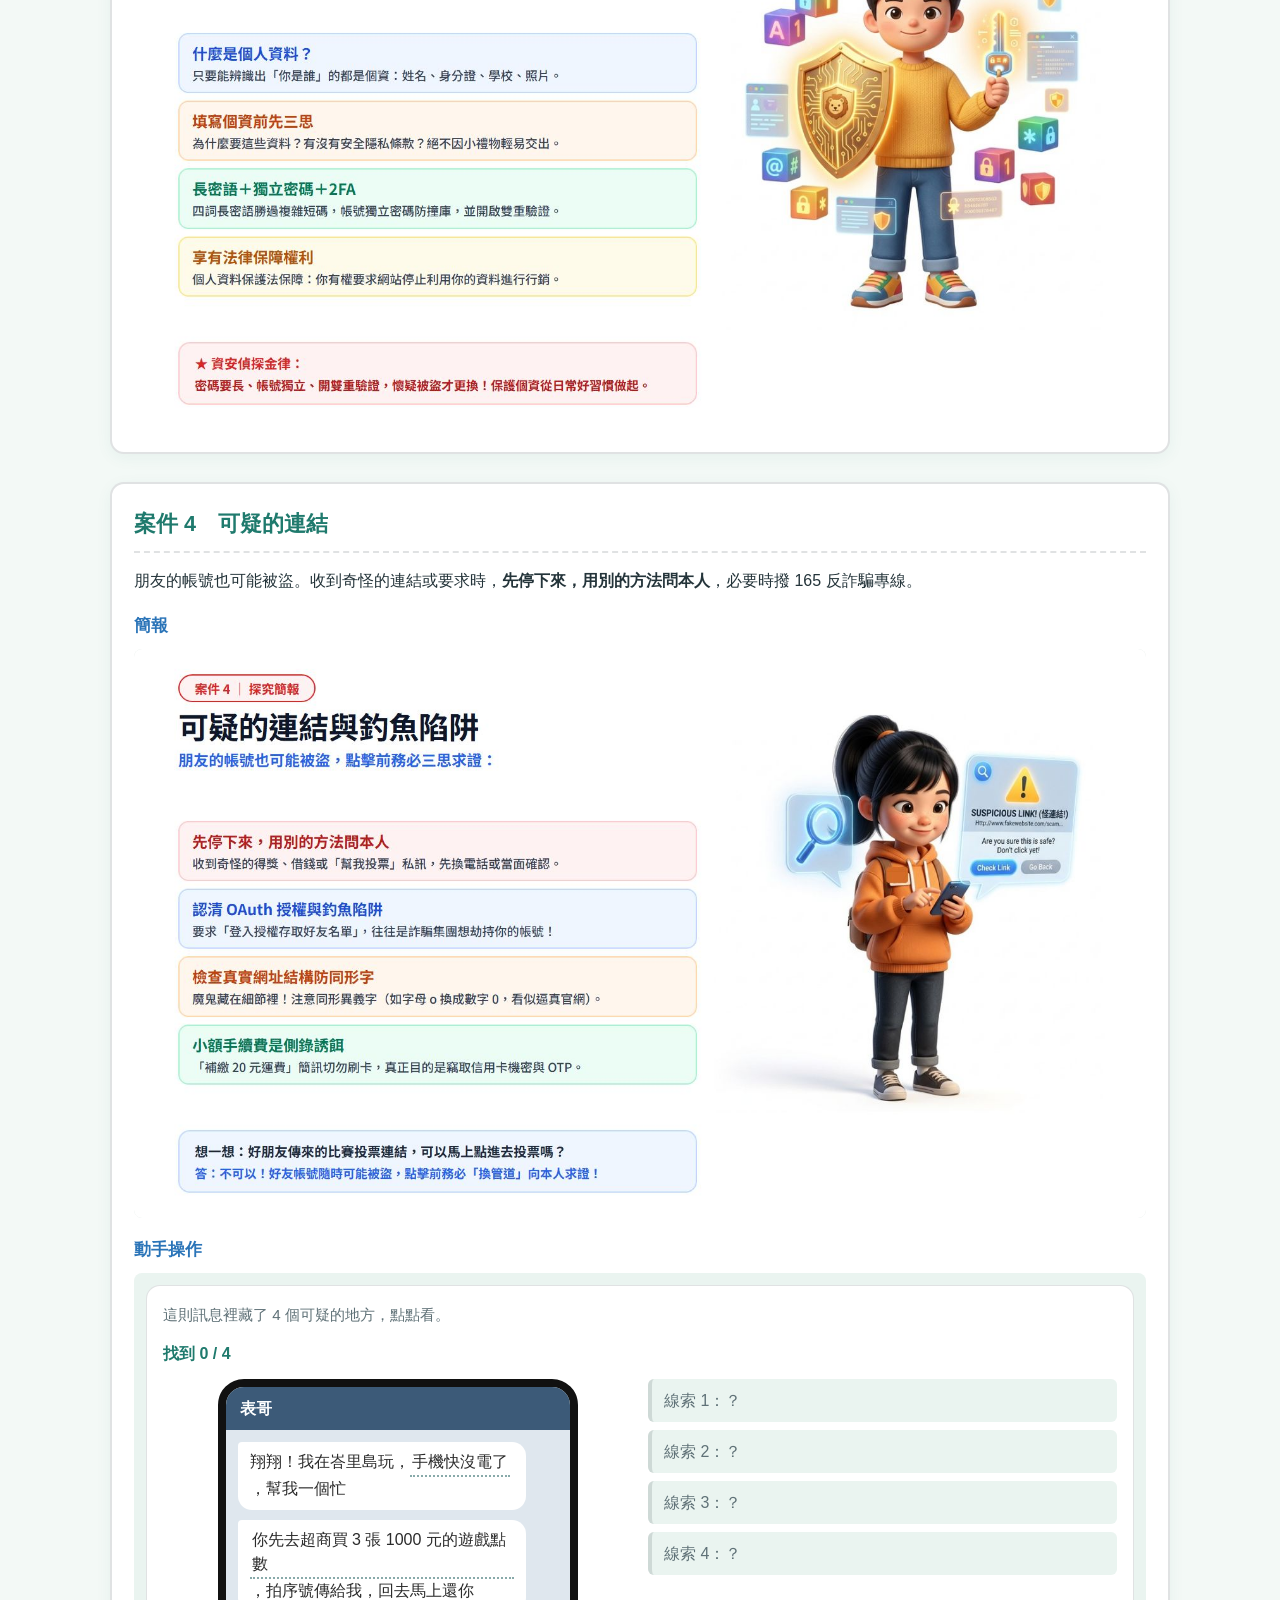
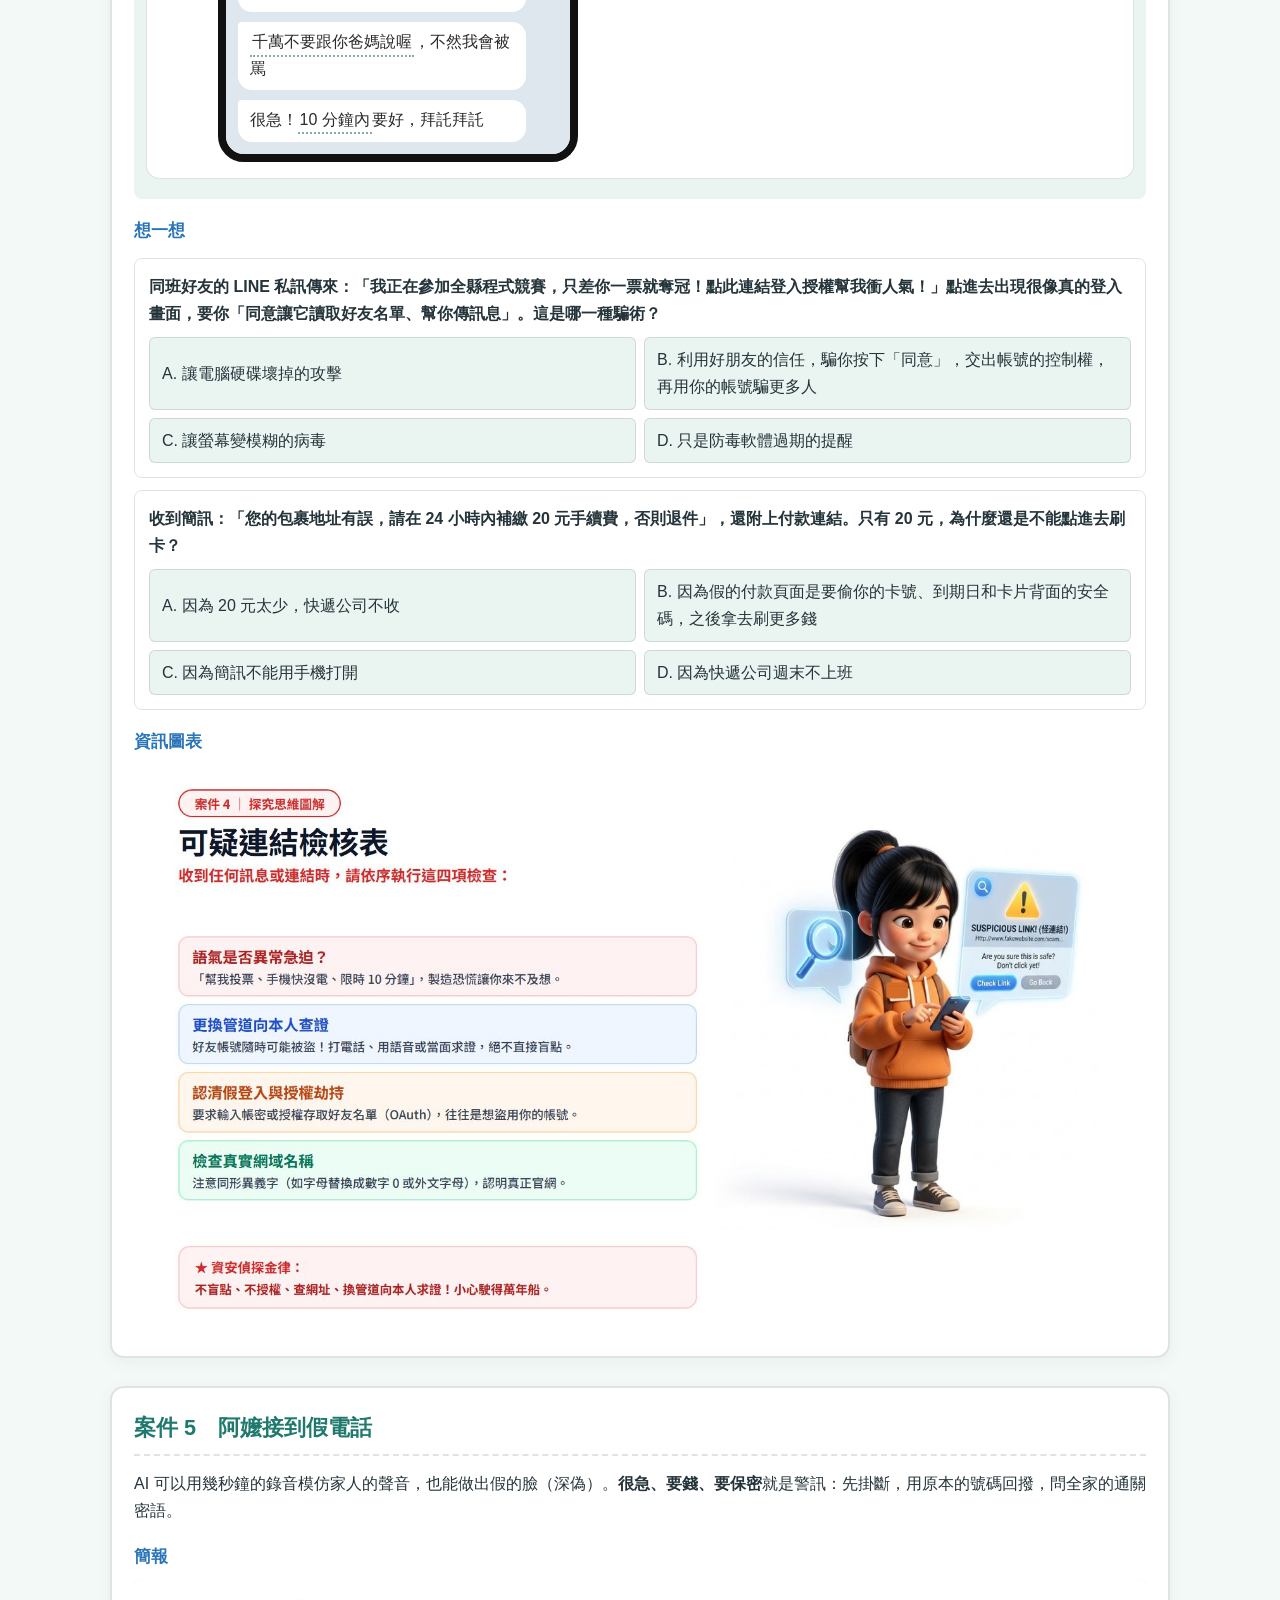
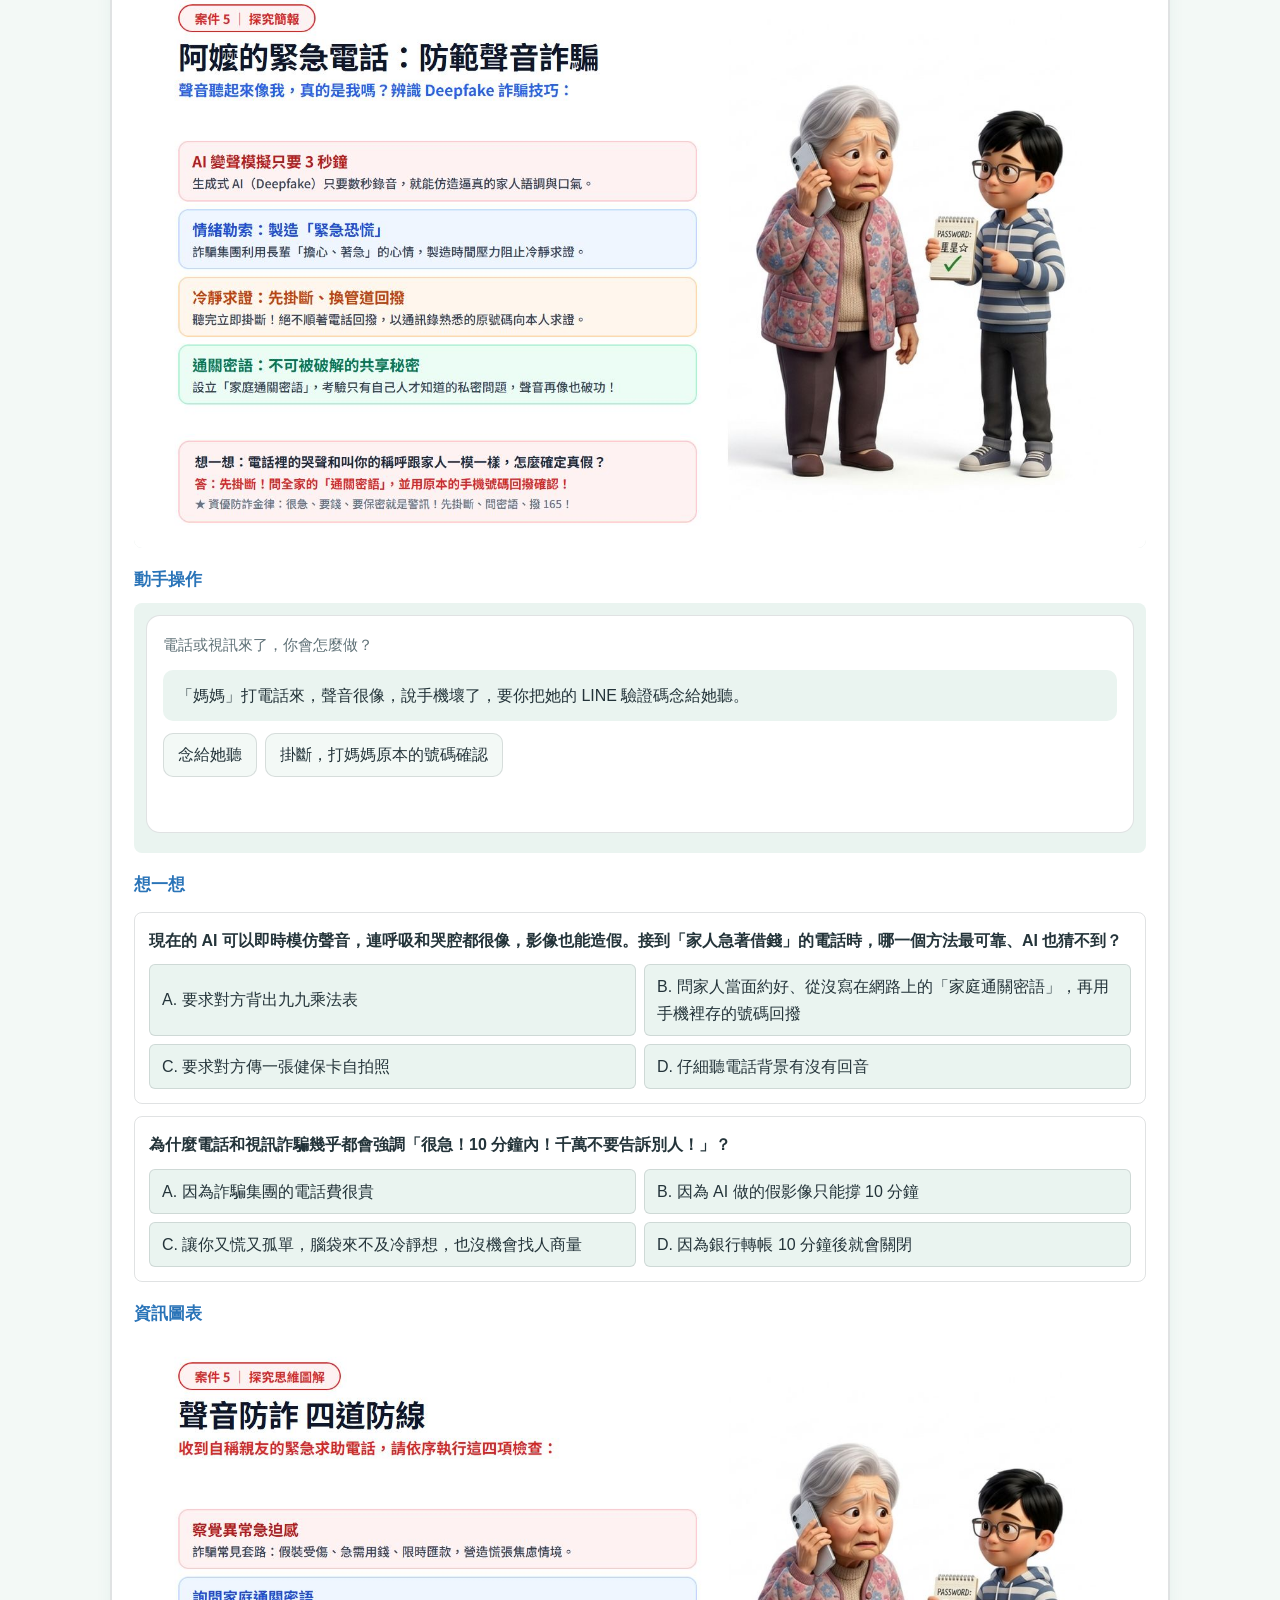
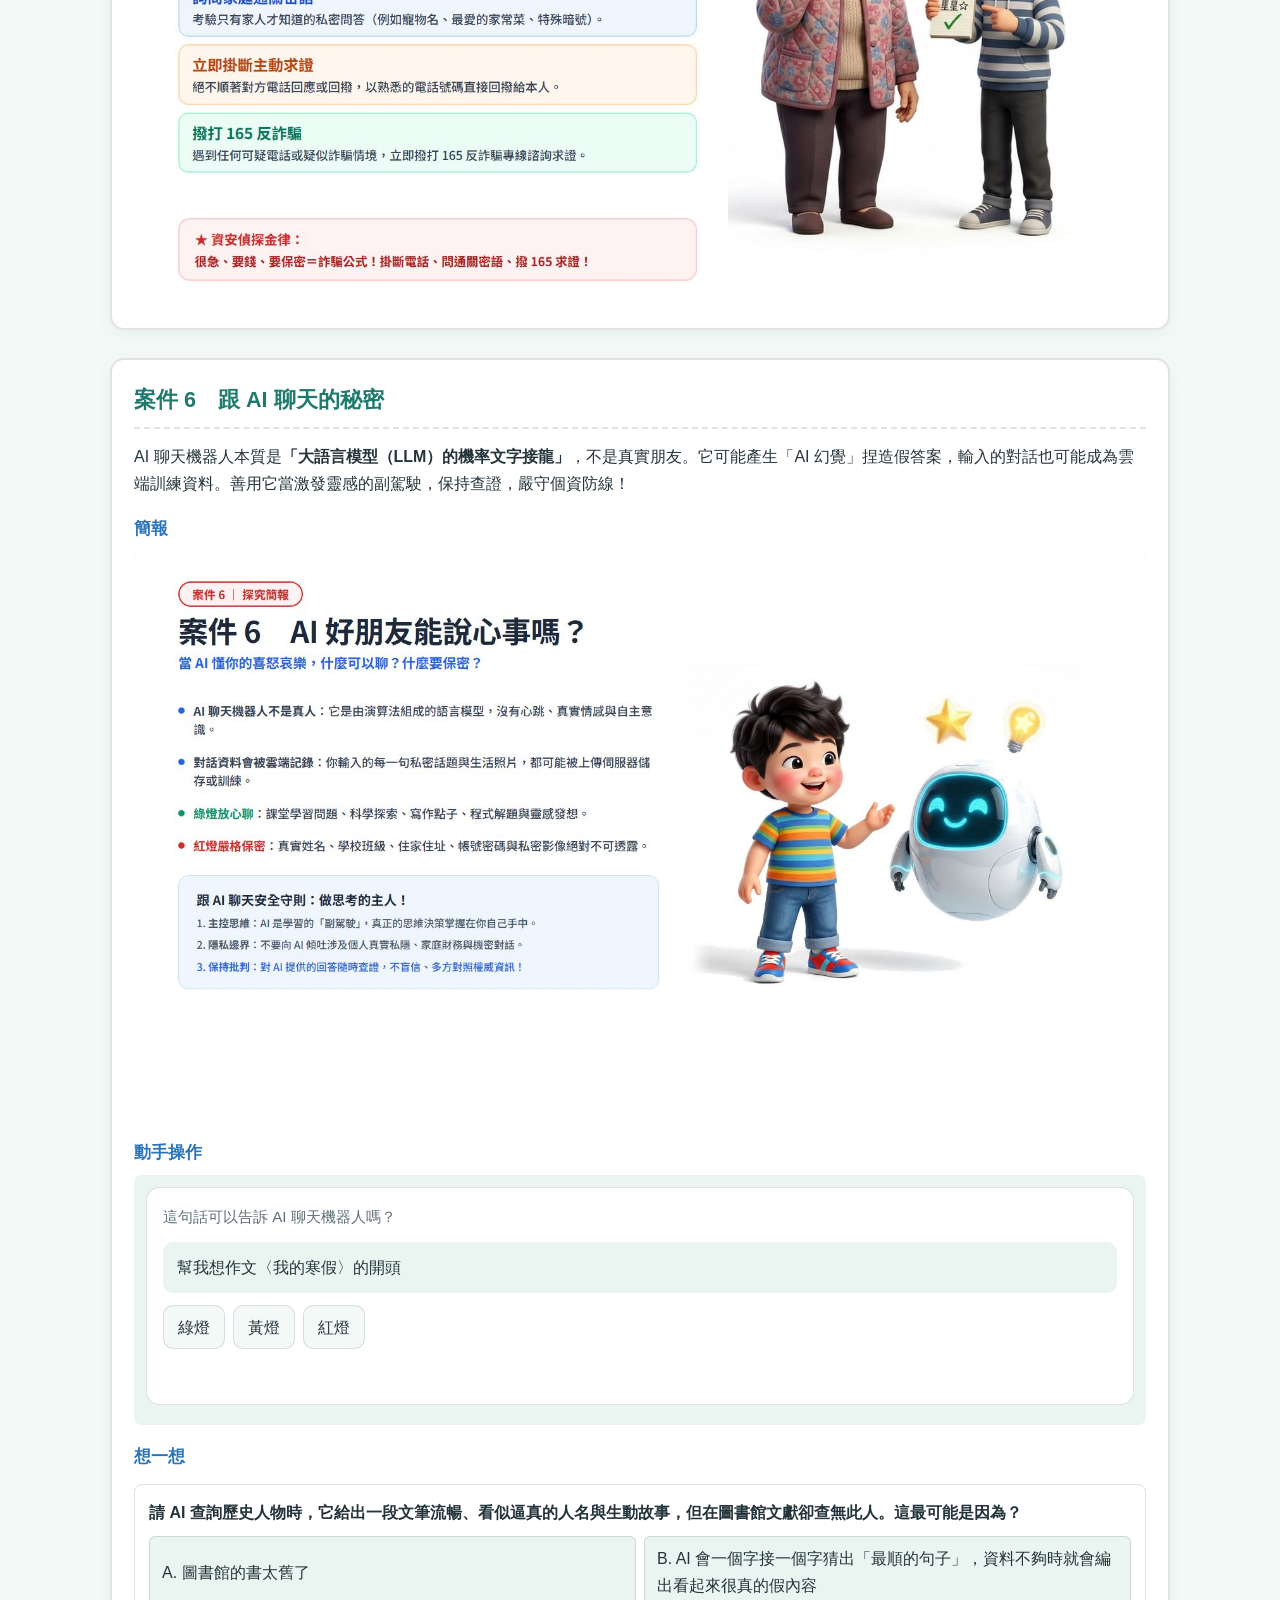
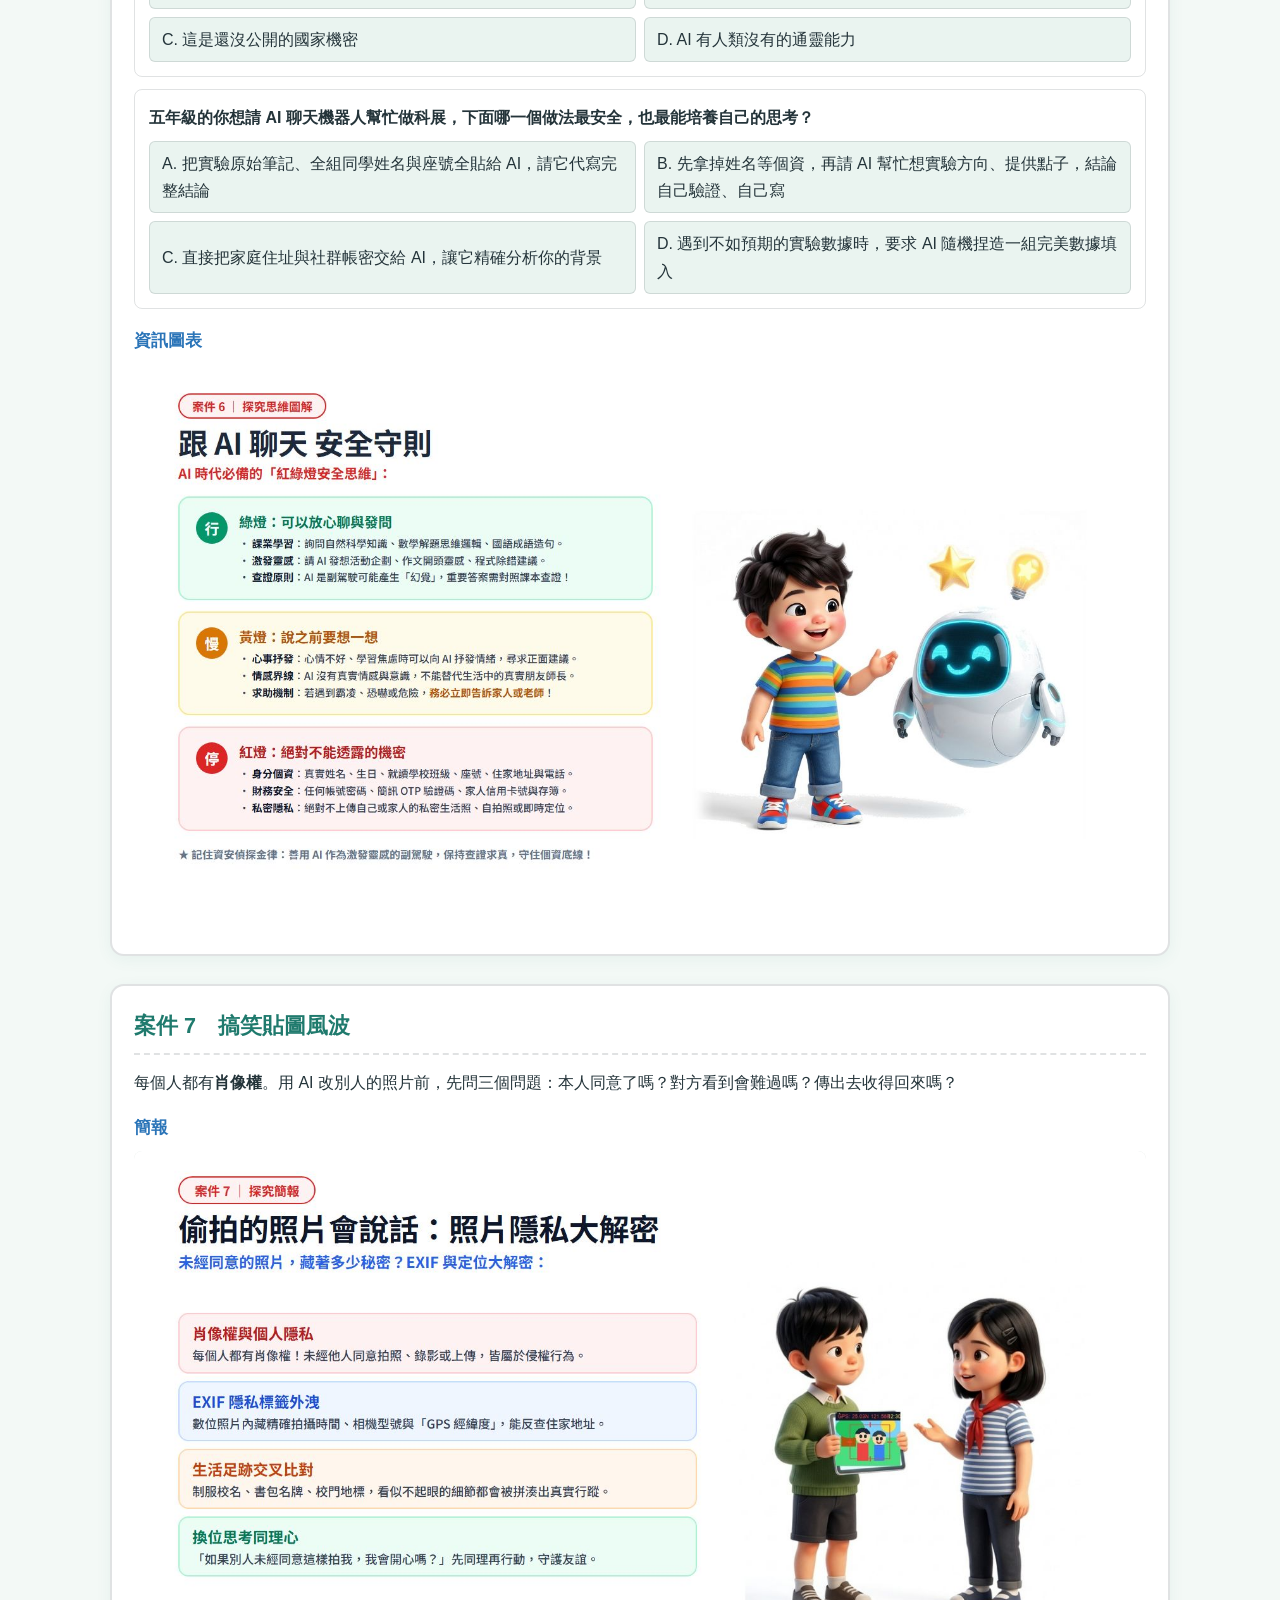
==== commit 6fddf776: "g5-cyber-safety：教師提示補上學習單情2-1、情2-2新版題目的參考答案 Co-Authored-By: Claude Opus 5.5 <noreply@anthropic.com>" ====
--- a/units/g5-cyber-safety/index.html
+++ b/units/g5-cyber-safety/index.html
@@ -424,7 +424,7 @@
             }
           ],
           infographic: 'assets/i1_dikw_v3.jpg?v=20261025_v8_pixar_story_perfect',
-          teacherTips: ['開場先播《賈資安偵探事務所》，請學生替自己取一個偵探代號（不用真名），寫在頁面下方的偵探證。', '金字塔排排看答案（健康中心例子）：資料＝今天 3 人到健康中心發燒、喉嚨痛；資訊＝這週每天 10 多人、發燒人數一天比一天多；知識＝流感靠咳嗽、噴嚏和手傳染，人多不通風最容易傳開；智慧＝勤洗手、咳嗽遮口鼻、開窗、發燒在家休息。', 'DIKW 補充：張忠謀金字塔理論新聞片段（影片清單第 1 支，中視《與卓越同行》2015）。注意他的版本是「資料 → 資訊 → 知識 → 洞察力 → 創新」，頂端不是「智慧」，可說成他把智慧這一層再分成洞察和創新。']
+          teacherTips: ['開場先播《賈資安偵探事務所》，請學生替自己取一個偵探代號（不用真名），寫在頁面下方的偵探證。', '金字塔排排看答案（健康中心例子）：資料＝今天 3 人到健康中心發燒、喉嚨痛；資訊＝這週每天 10 多人、發燒人數一天比一天多；知識＝流感靠咳嗽、噴嚏和手傳染，人多不通風最容易傳開；智慧＝勤洗手、咳嗽遮口鼻、開窗、發燒在家休息。', 'DIKW 補充：張忠謀金字塔理論新聞片段（影片清單第 1 支，中視《與卓越同行》2015）。注意他的版本是「資料 → 資訊 → 知識 → 洞察力 → 創新」，頂端不是「智慧」，可說成他把智慧這一層再分成洞察和創新。', '對應學習單 情2-1 第 1 題「生活偵探推理（大隊接力）」參考答案：資訊＝練習紀錄整理後發現第三棒交棒平均慢 2 秒、掉棒兩次；知識＝接棒的人太早或太晚起跑、交棒手勢不一致，就容易掉棒變慢；智慧＝調整棒次、加練交接區、全隊統一喊「接」的口令。學生寫出合理的推理即可。', '對應學習單 情2-1 第 2 題（哪一把鎖最容易被忽略）：開放題，理由合理即可。常見答案：機密性，因為大家常隨手借密碼、公用電腦忘了登出。']
         },
         {
           title: '案件 2　三把安全鎖',
@@ -473,7 +473,7 @@
             }
           ],
           infographic: 'assets/i3_privacy_v3.jpg?v=20261025_v8_pixar_story_perfect',
-          teacherTips: ['舊說法「每三個月換密碼」已更新：現在的建議是用長密語、不重複使用，懷疑外洩才換，並開雙重驗證。', '提醒學生密碼破解計時器只輸入範例，不要輸入真的密碼。']
+          teacherTips: ['舊說法「每三個月換密碼」已更新：現在的建議是用長密語、不重複使用，懷疑外洩才換，並開雙重驗證。', '提醒學生密碼破解計時器只輸入範例，不要輸入真的密碼。', '對應學習單 情2-2 第一題「這些情況你遇過嗎？」參考答案：填問卷送造型或貼圖 → 姓名、電話等個資；好友說差你一票 → 帳號被盜、被騙按同意；公用電腦沒登出 → 下一個人直接用你的帳號；打卡拍到門牌 → 住址和行蹤；所有帳號同一組簡單密碼 → 一個被破，全部被盜；免費公用 Wi-Fi → 傳的資料可能被偷看。「我會怎麼做」寫出對應的防範即可，例如不填、先打電話問本人、記得登出、晚點再發並遮門牌、每個帳號用不同的長密語、不在公用 Wi-Fi 登入帳號。', '對應學習單 情2-2 第二題「守護個資 5 大妙招」參考做法：1. 密碼要長不重複 → 用四個以上英文單字組成的長密語，每個帳號都不一樣；2. 雙重驗證加道鎖 → 開啟雙重驗證，密碼外洩也登不進去；3. 離開座位隨手鎖 → 離開電腦按 Win + L，手機設螢幕鎖；4. 公用設備必登出 → 學校電腦用完按「登出」並關掉分頁；5. 陌生要求先查證 → 好友突然借帳號或要驗證碼，先打電話問本人。']
         },
         {
           title: '案件 4　可疑的連結',
@@ -495,7 +495,7 @@
             }
           ],
           infographic: 'assets/i4_net_v3.jpg?v=20261025_v8_pixar_story_perfect',
-          teacherTips: ['翔翔案例的討論題保留：電腦為什麼會這樣？如果是你，會不會點表哥的連結？', '原「牛刀小試」兩題已改寫成上面的想一想（天堂遊戲郵件、即時通 → 遊戲寶物私訊、LINE 借點數）。']
+          teacherTips: ['翔翔案例的討論題保留：電腦為什麼會這樣？如果是你，會不會點表哥的連結？', '原「牛刀小試」兩題已改寫成上面的想一想（天堂遊戲郵件、即時通 → 遊戲寶物私訊、LINE 借點數）。', '對應學習單 情2-2 第三題「資安小偵探」答案：○ 離開學校電腦按 Win + L 鎖定；○ 曬機票前把條碼和護照個資塗黑；○ 密碼用四個無關英文單字組成的長密語；✕ 把帳號密碼借給好友（正確：不借，想一起玩就各用自己的帳號）；✕ 點簡訊連結輸入資料（正確：不點連結，自己打開官方 App 或打客服電話查）；✕ 和網友約在公園見面（正確：不單獨見網友，告訴家長或老師）。']
         },
         {
           title: '案件 5　阿嬤接到假電話',
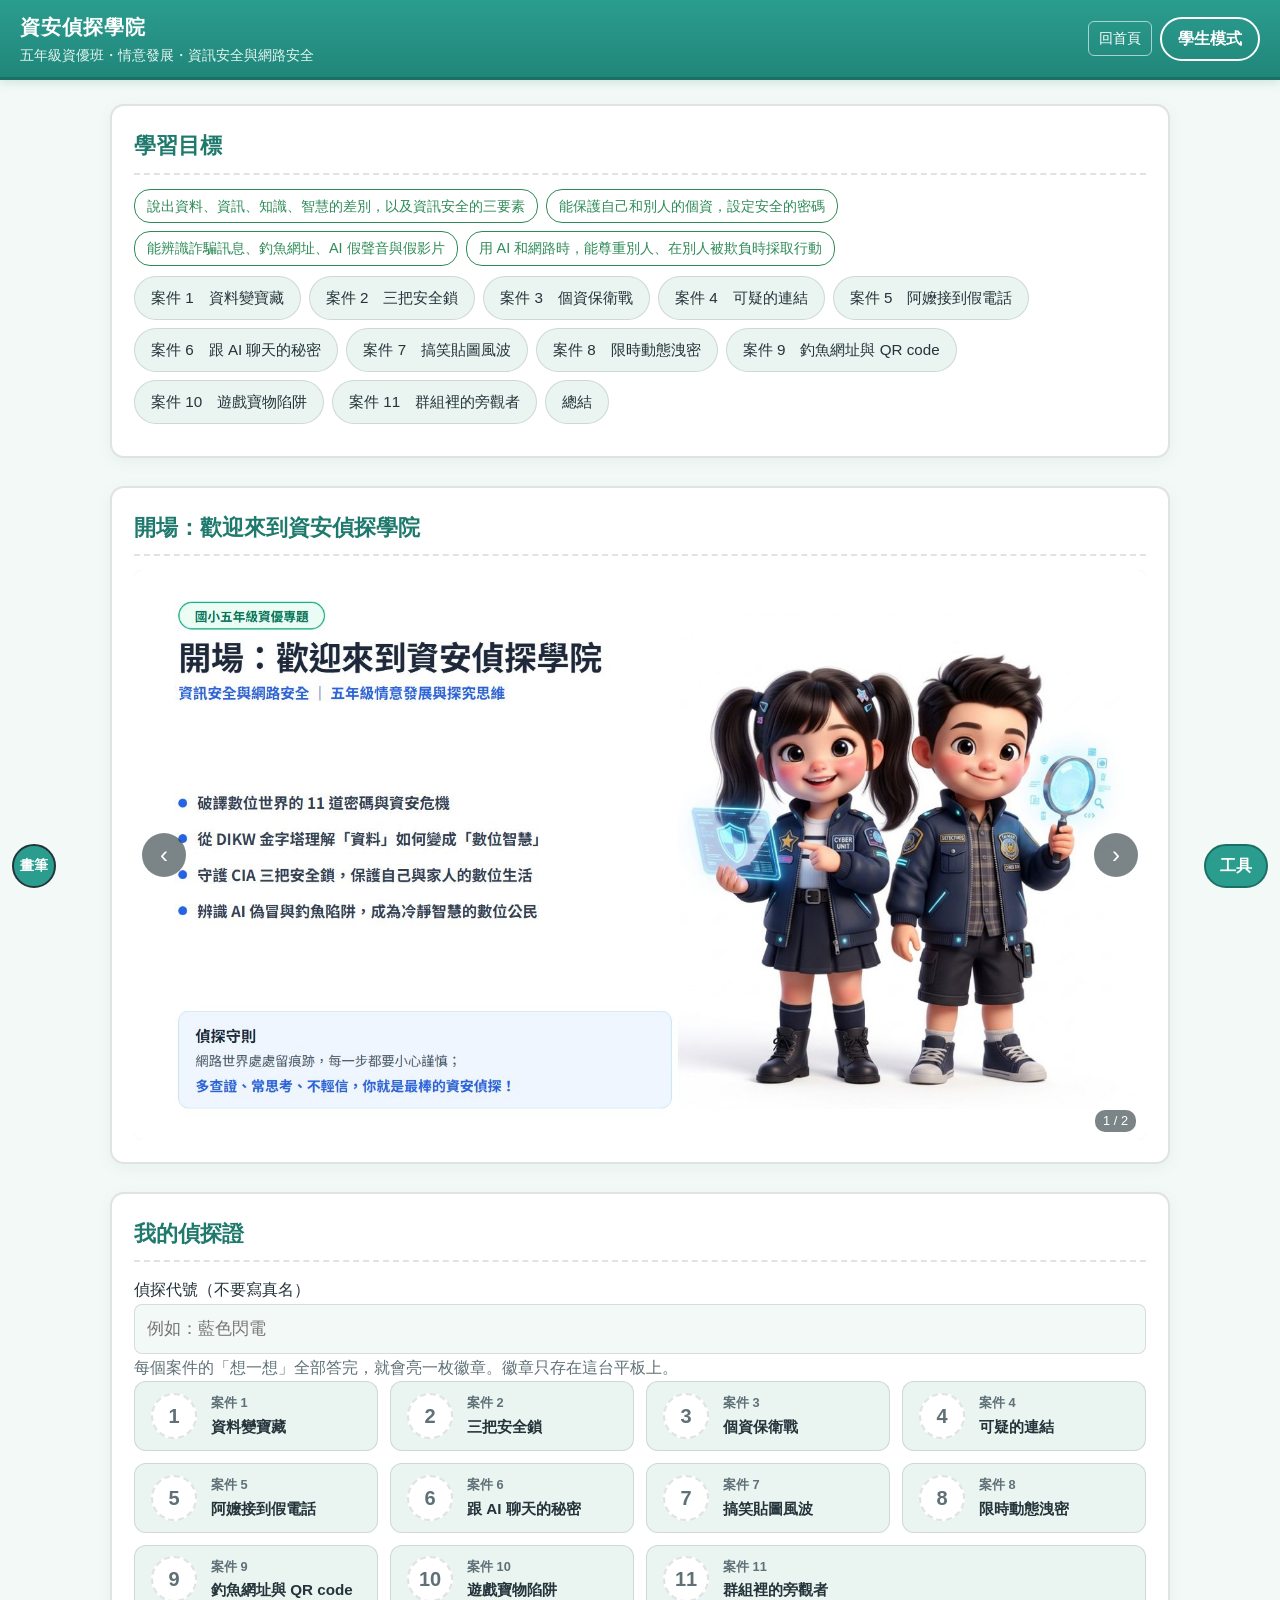
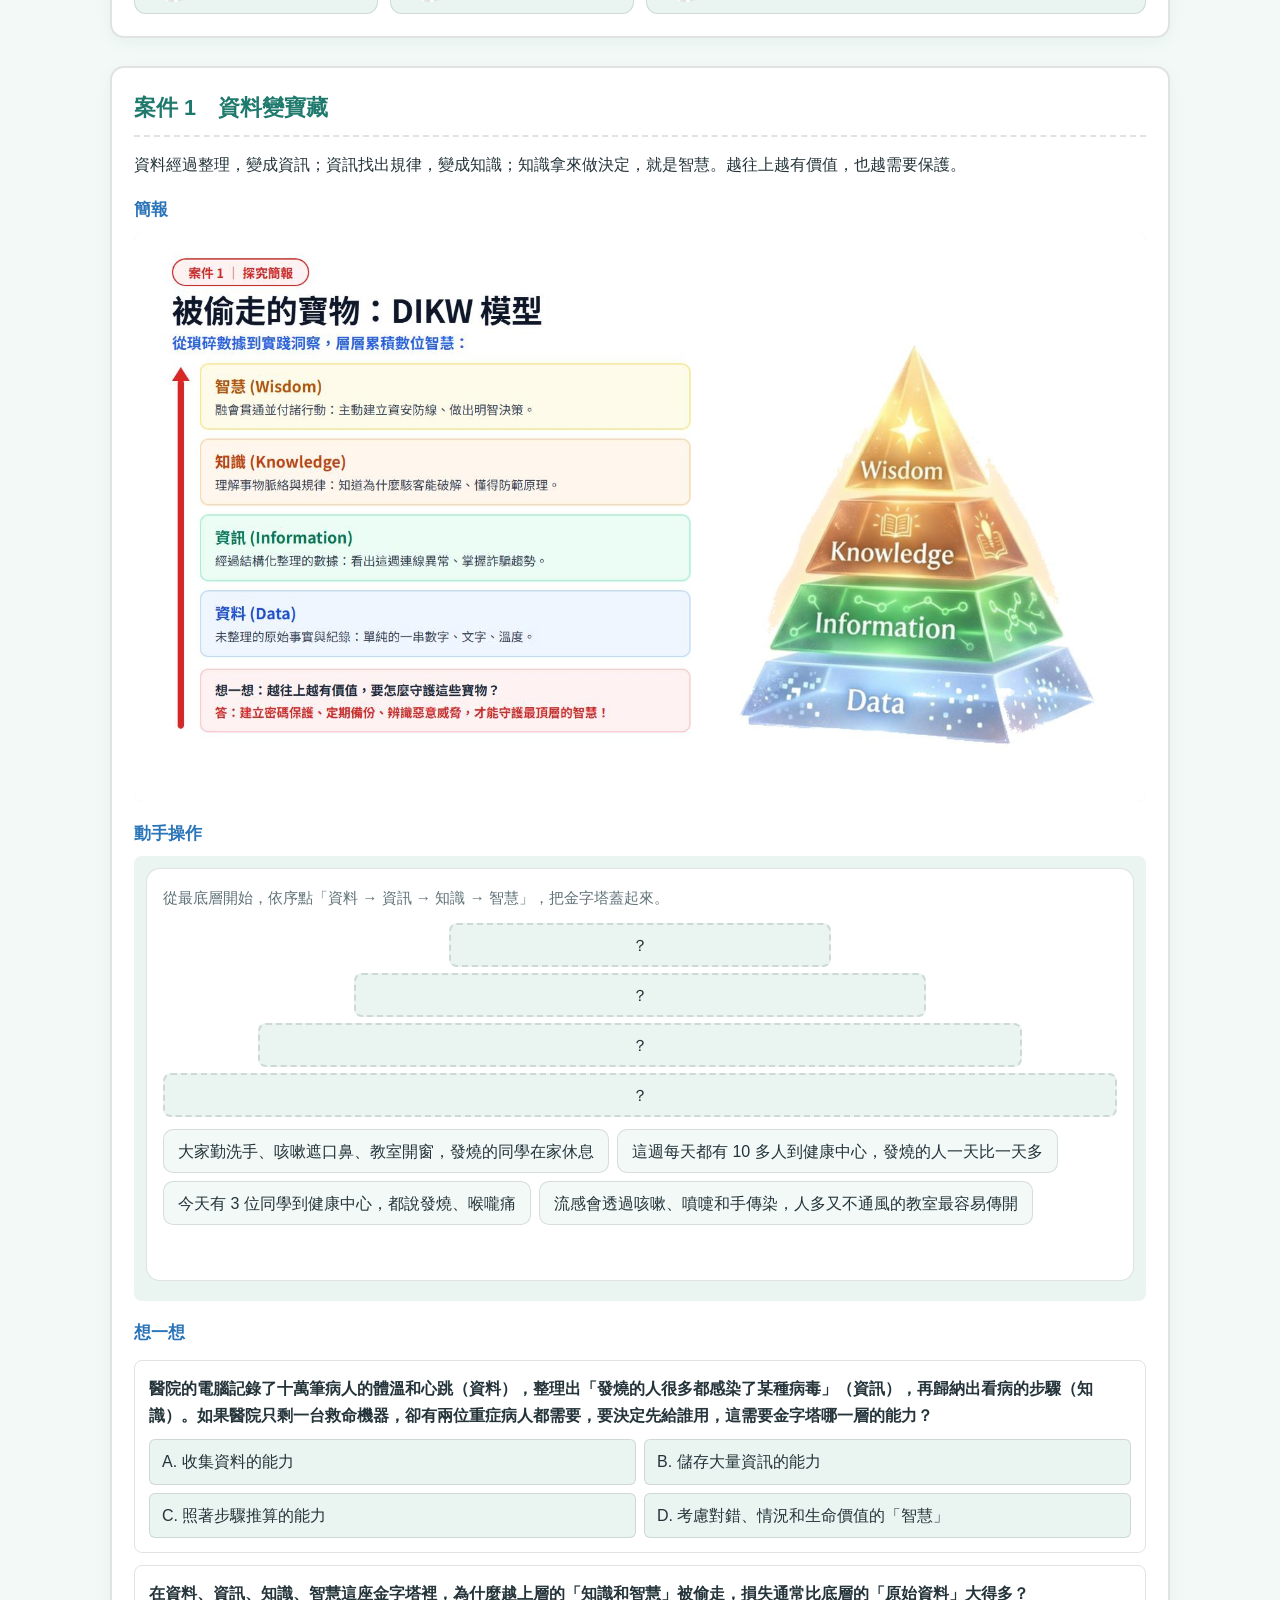
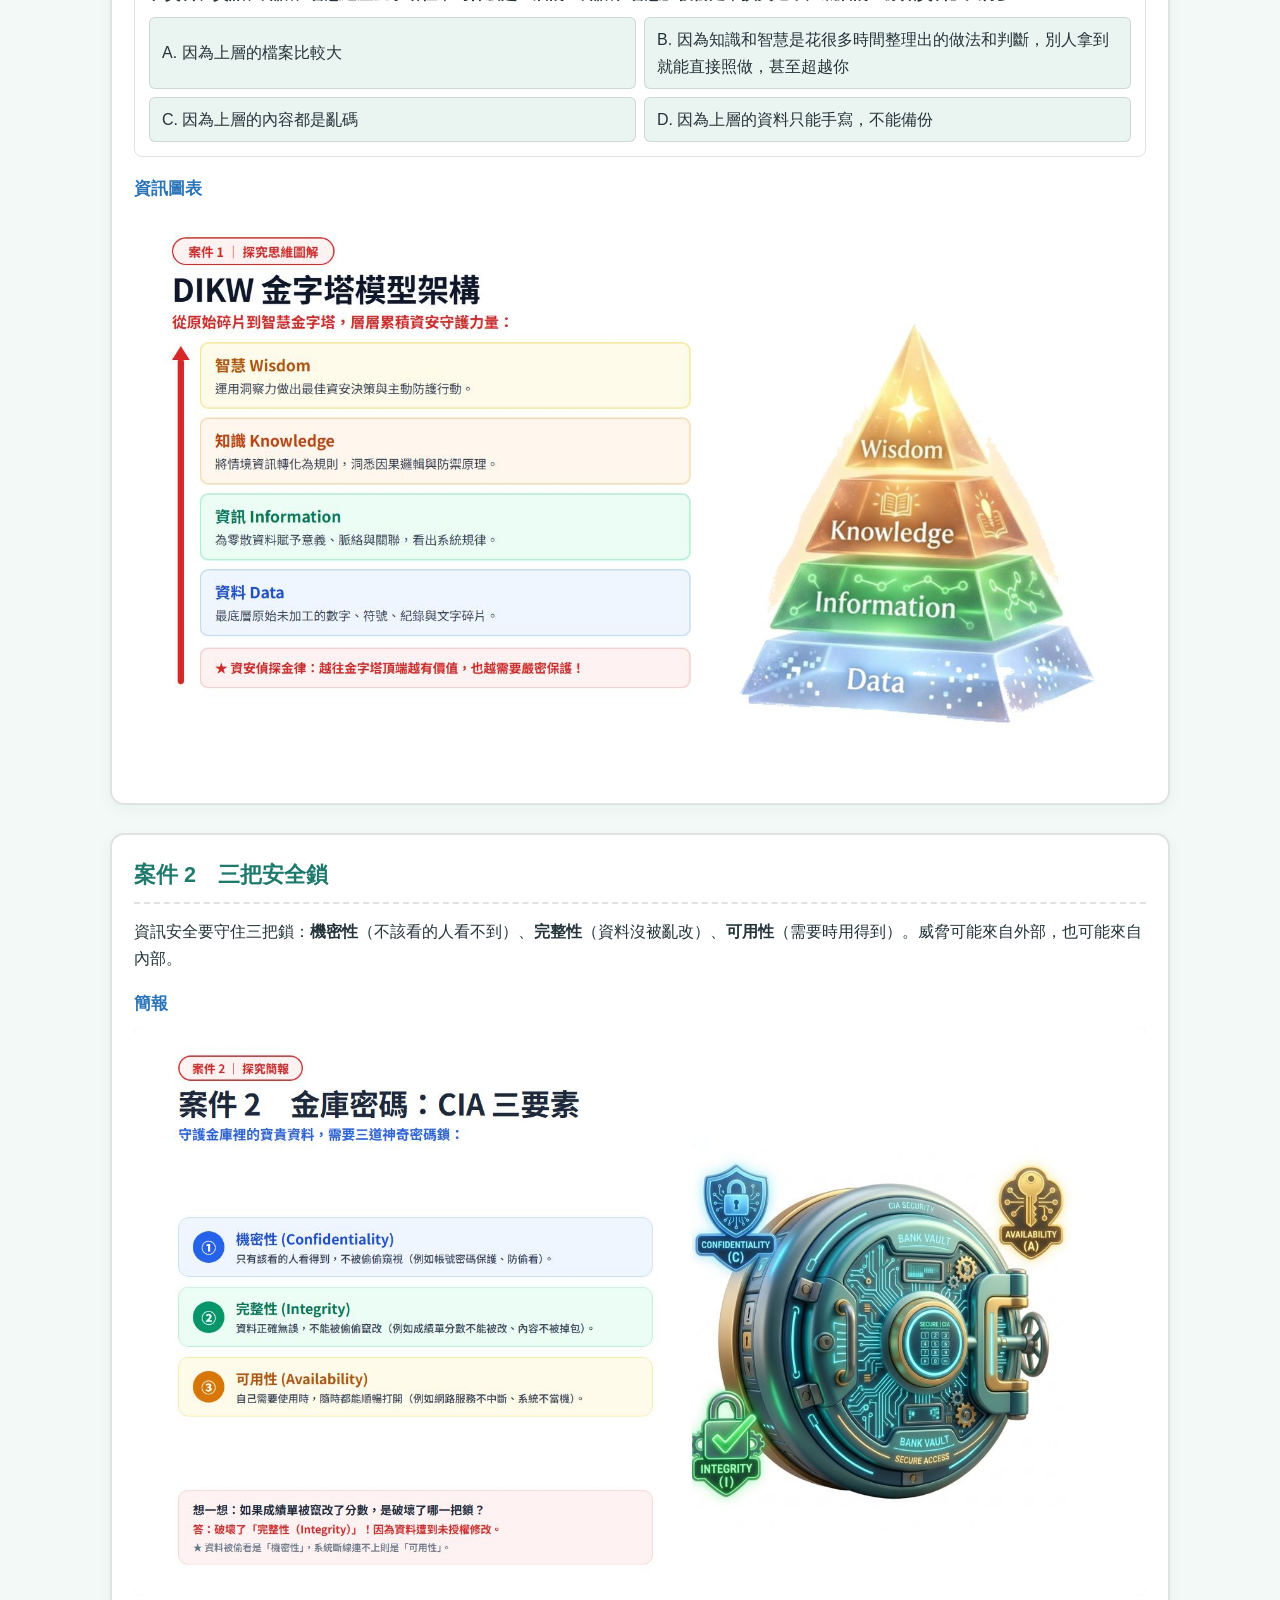
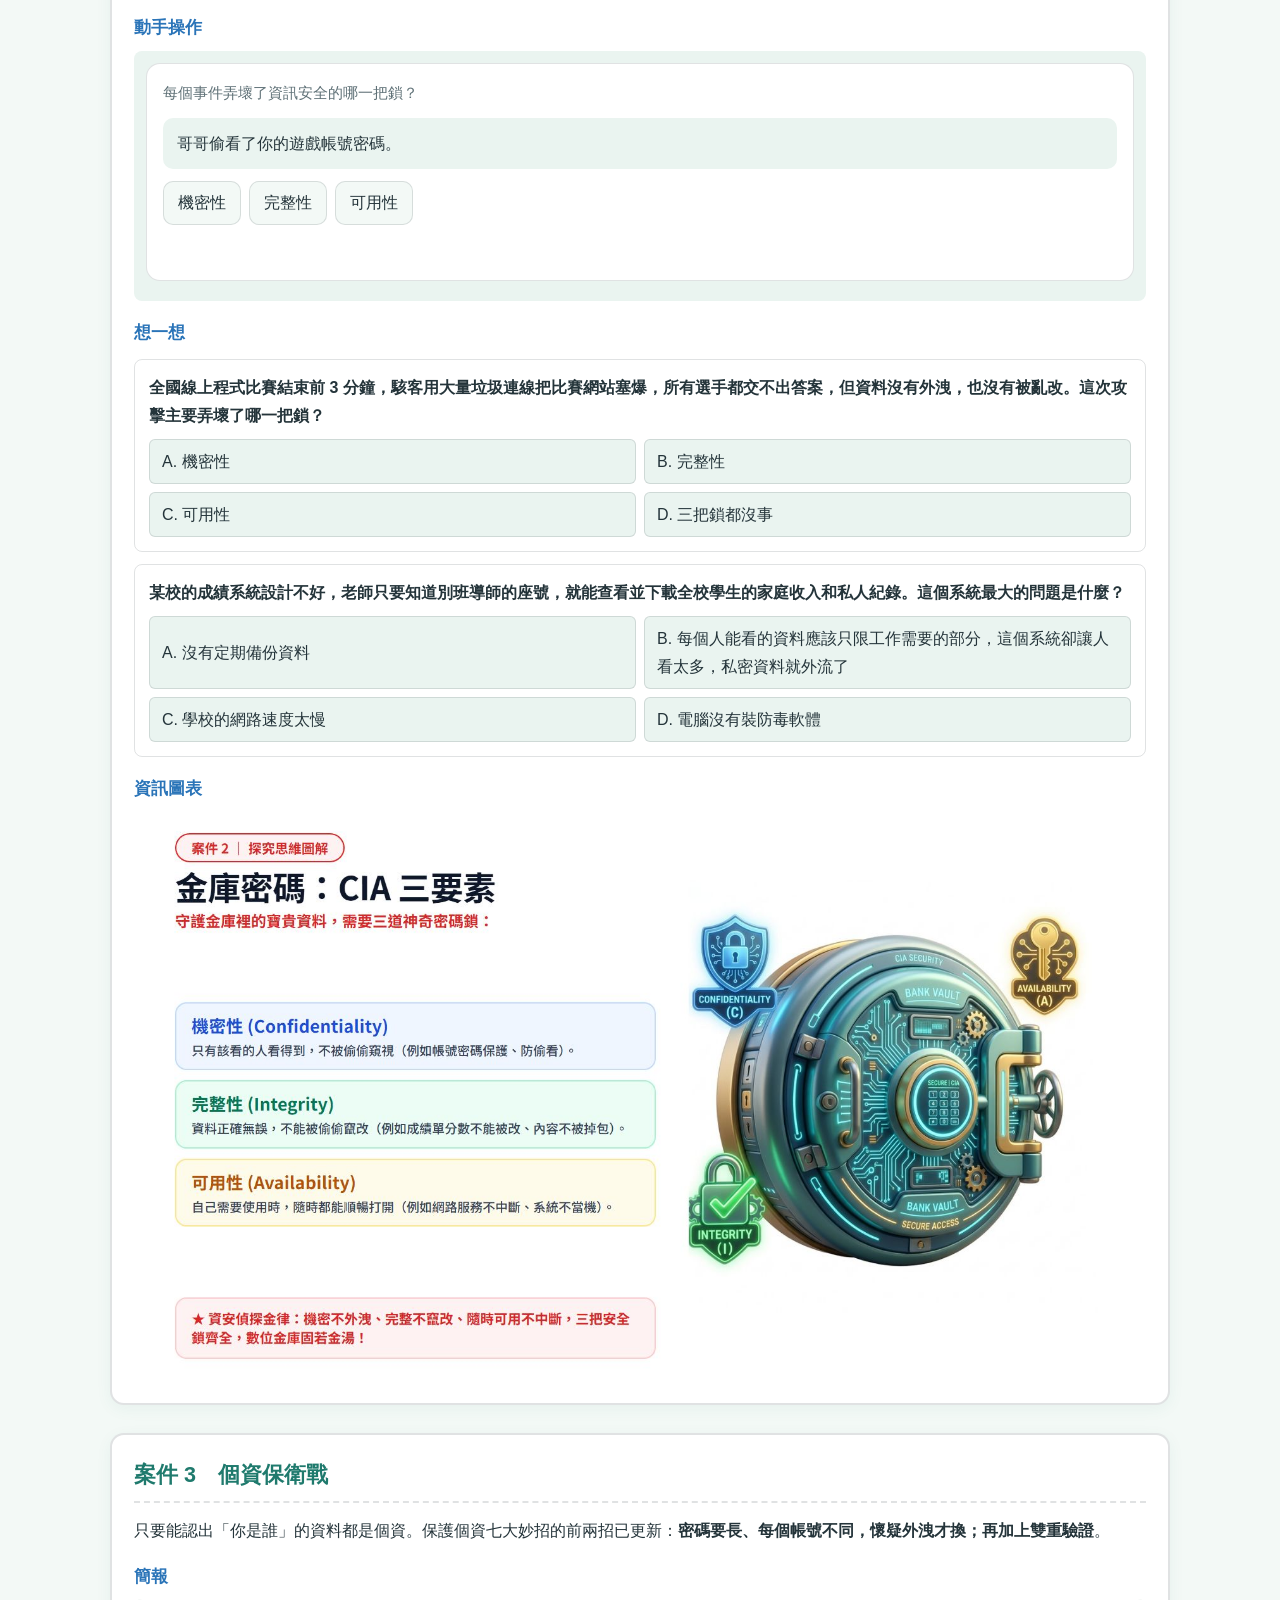
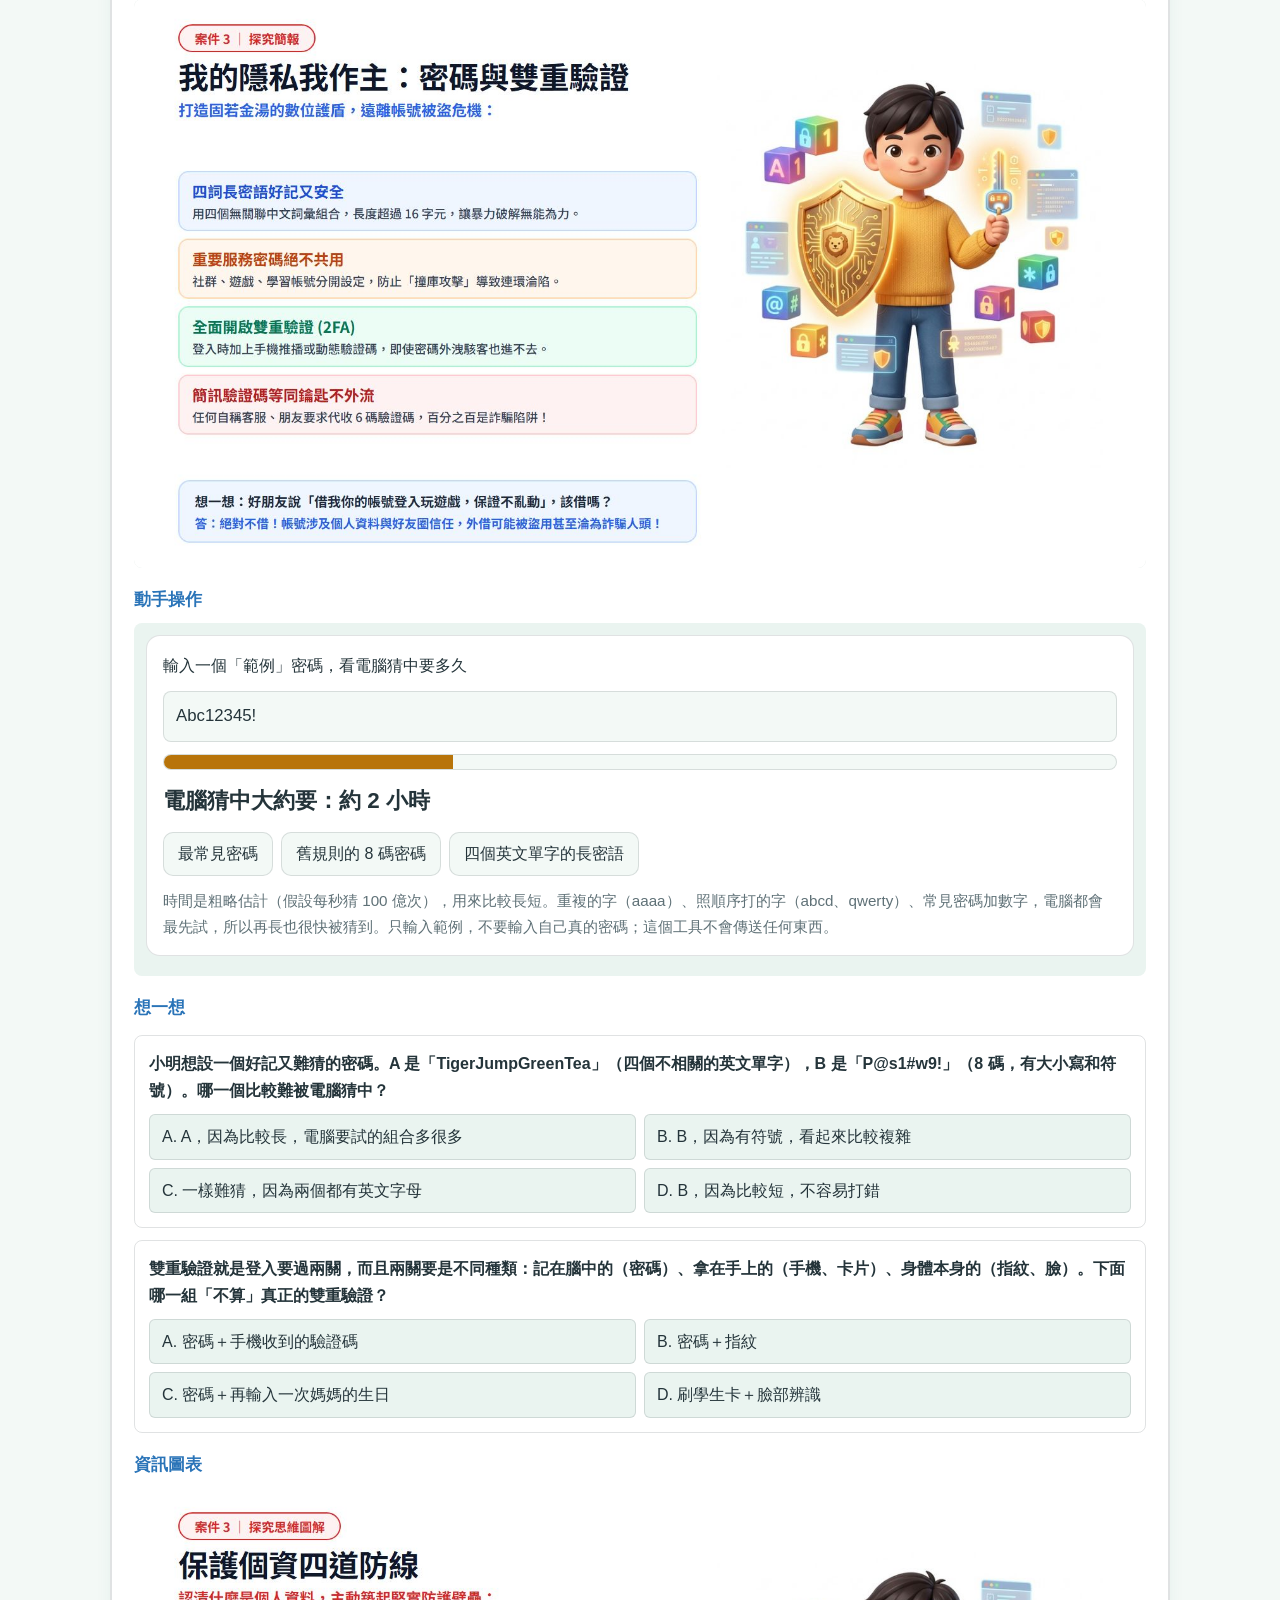
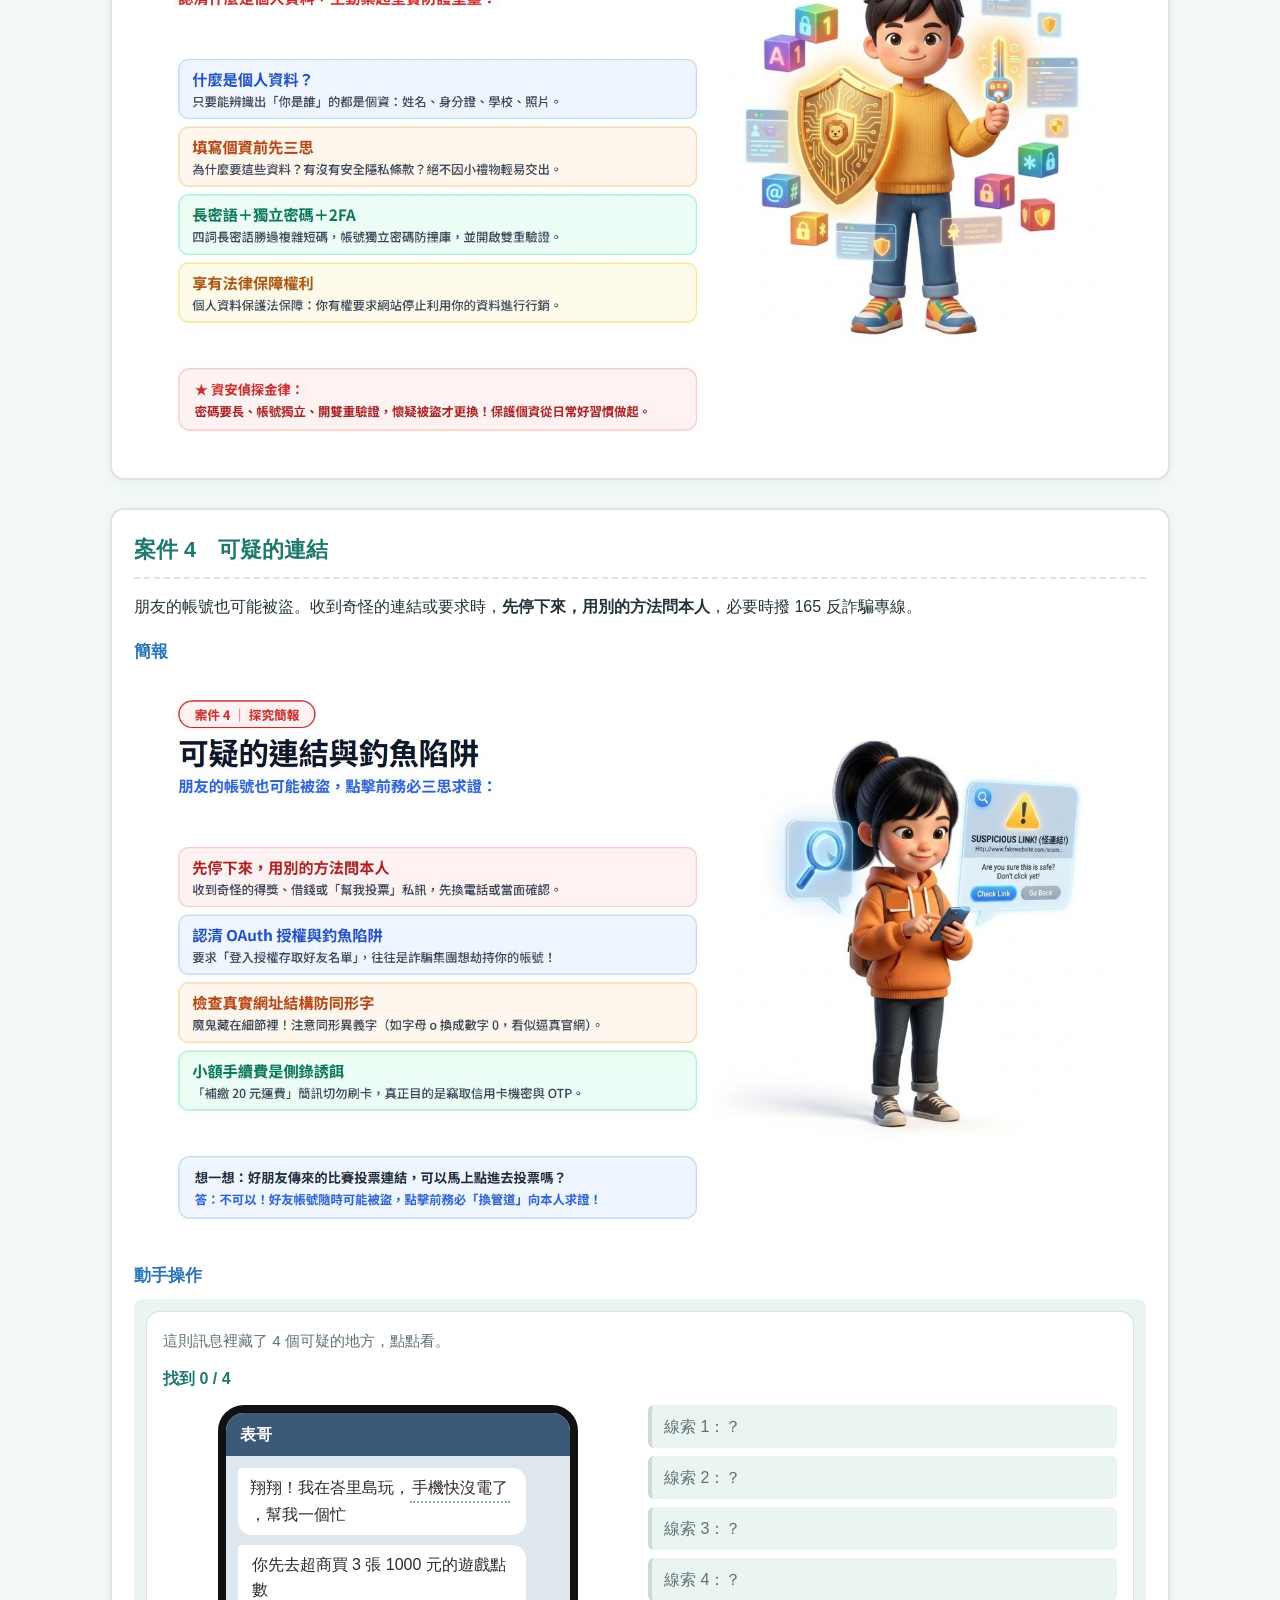
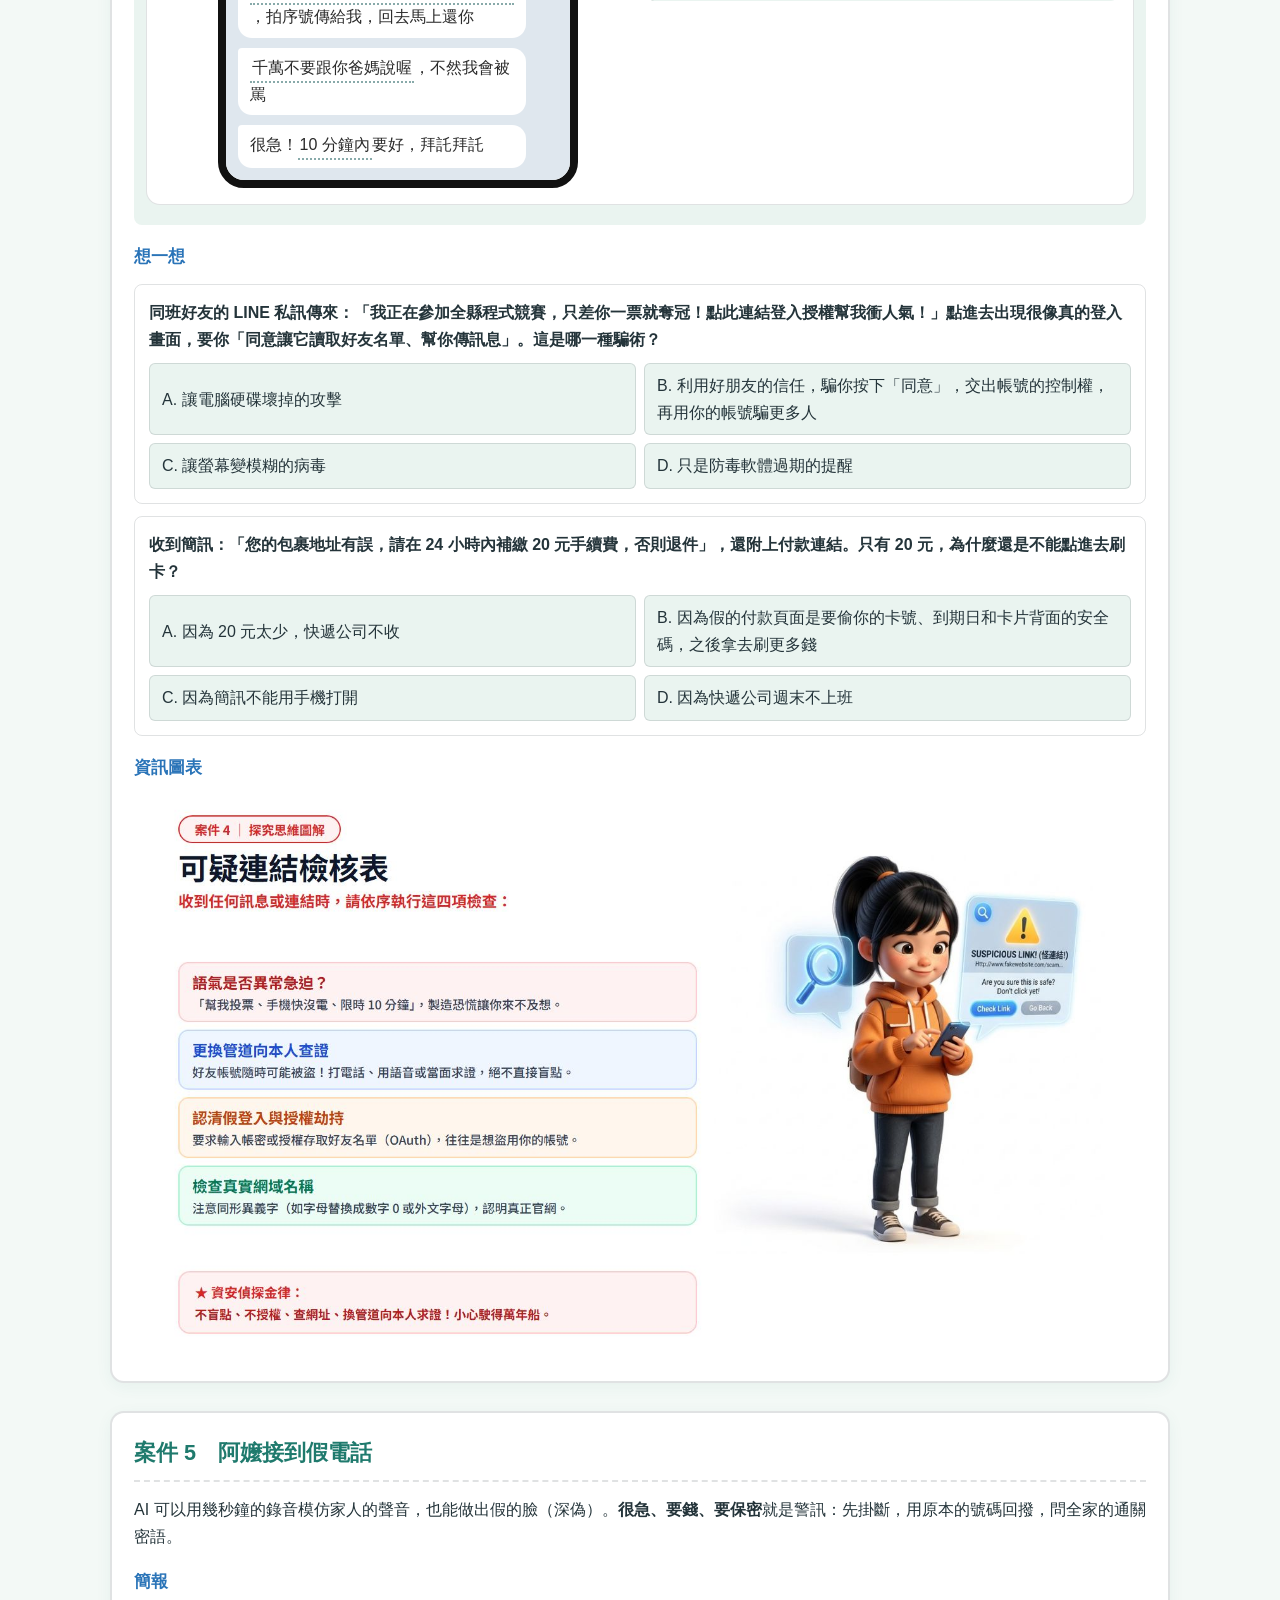
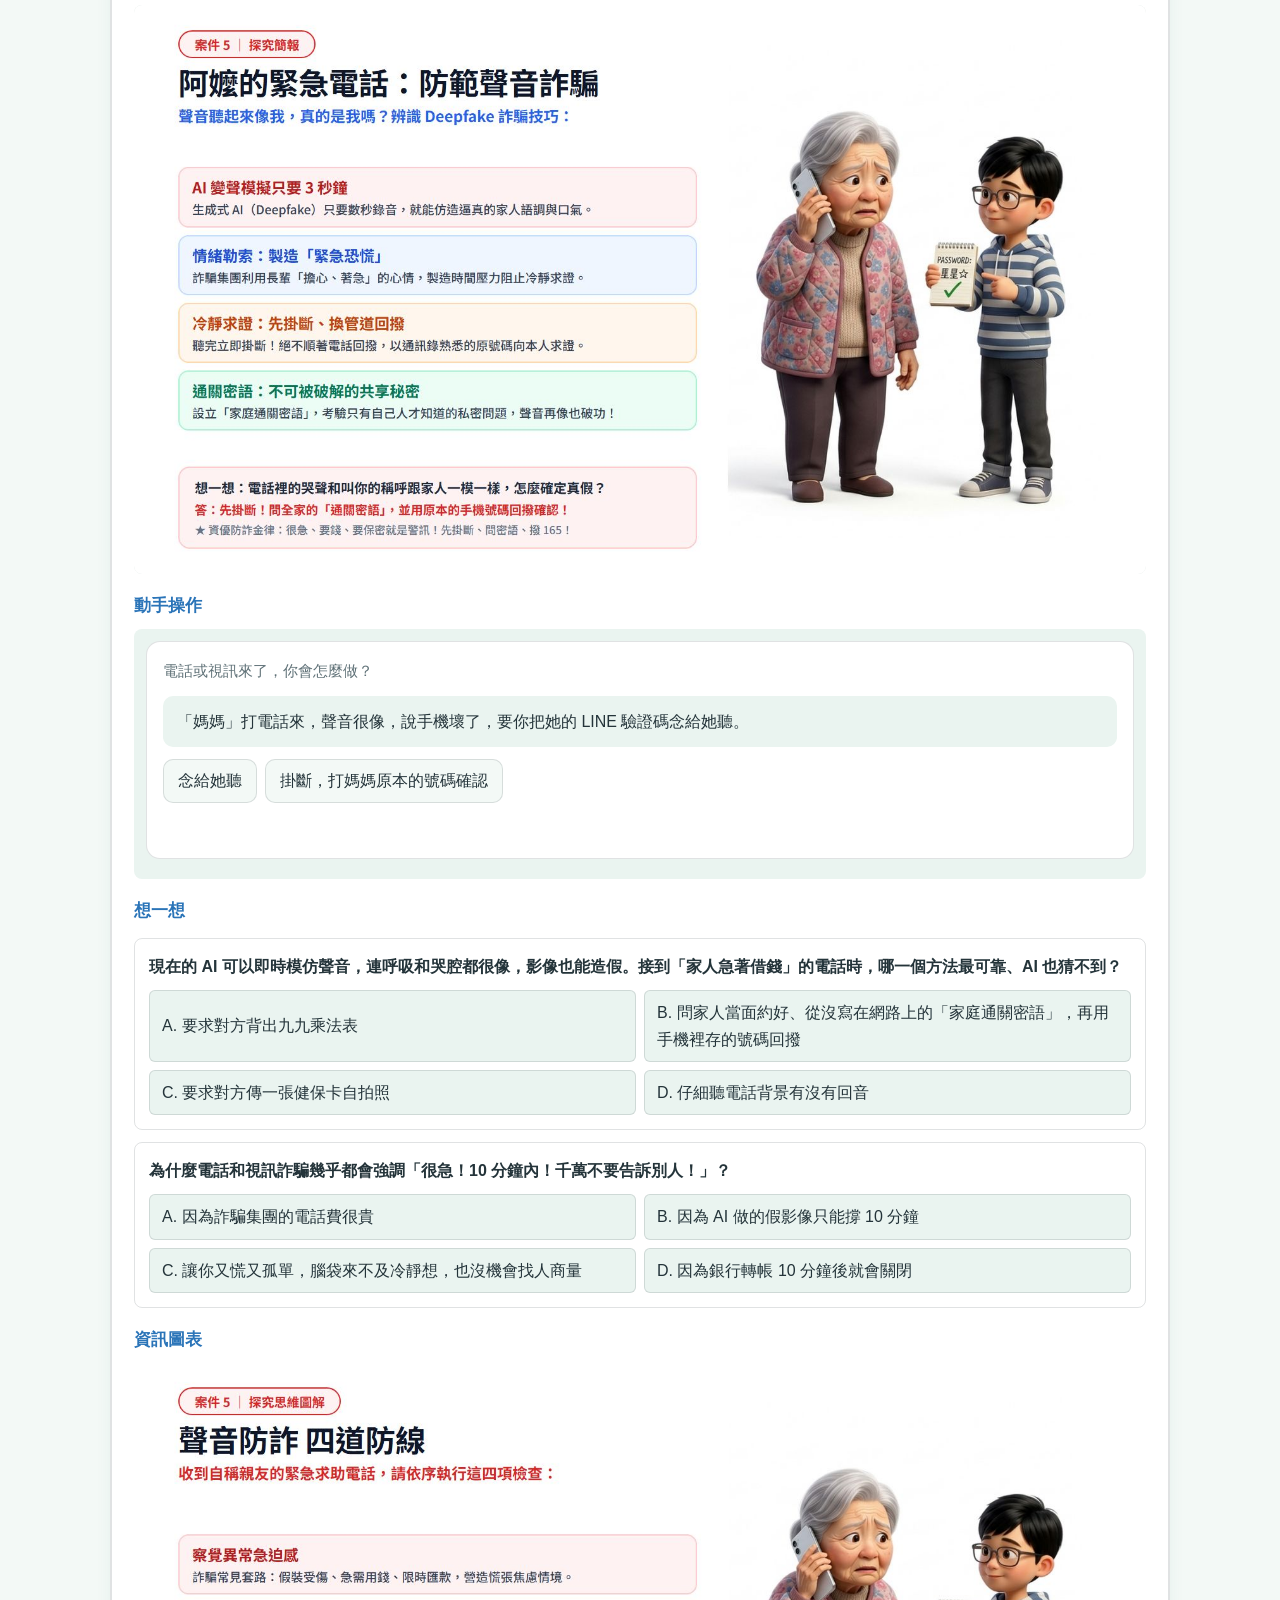
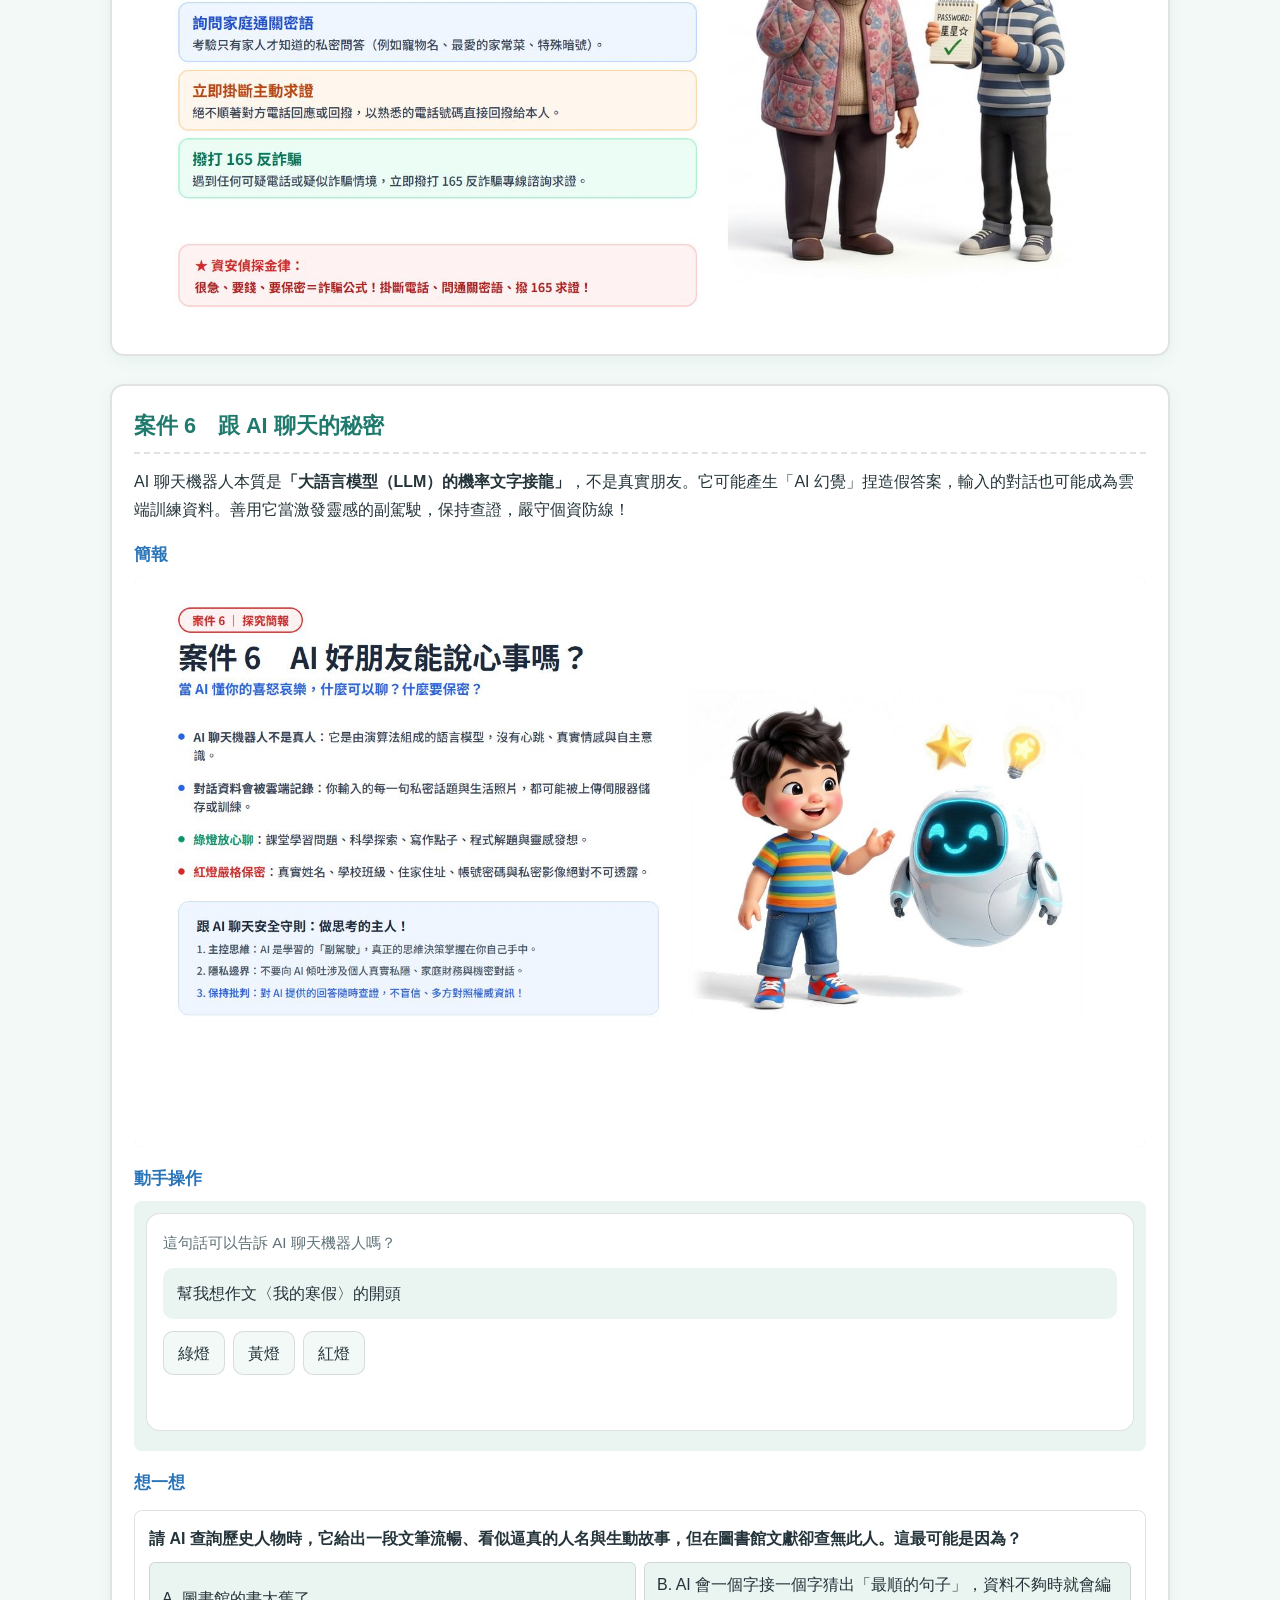
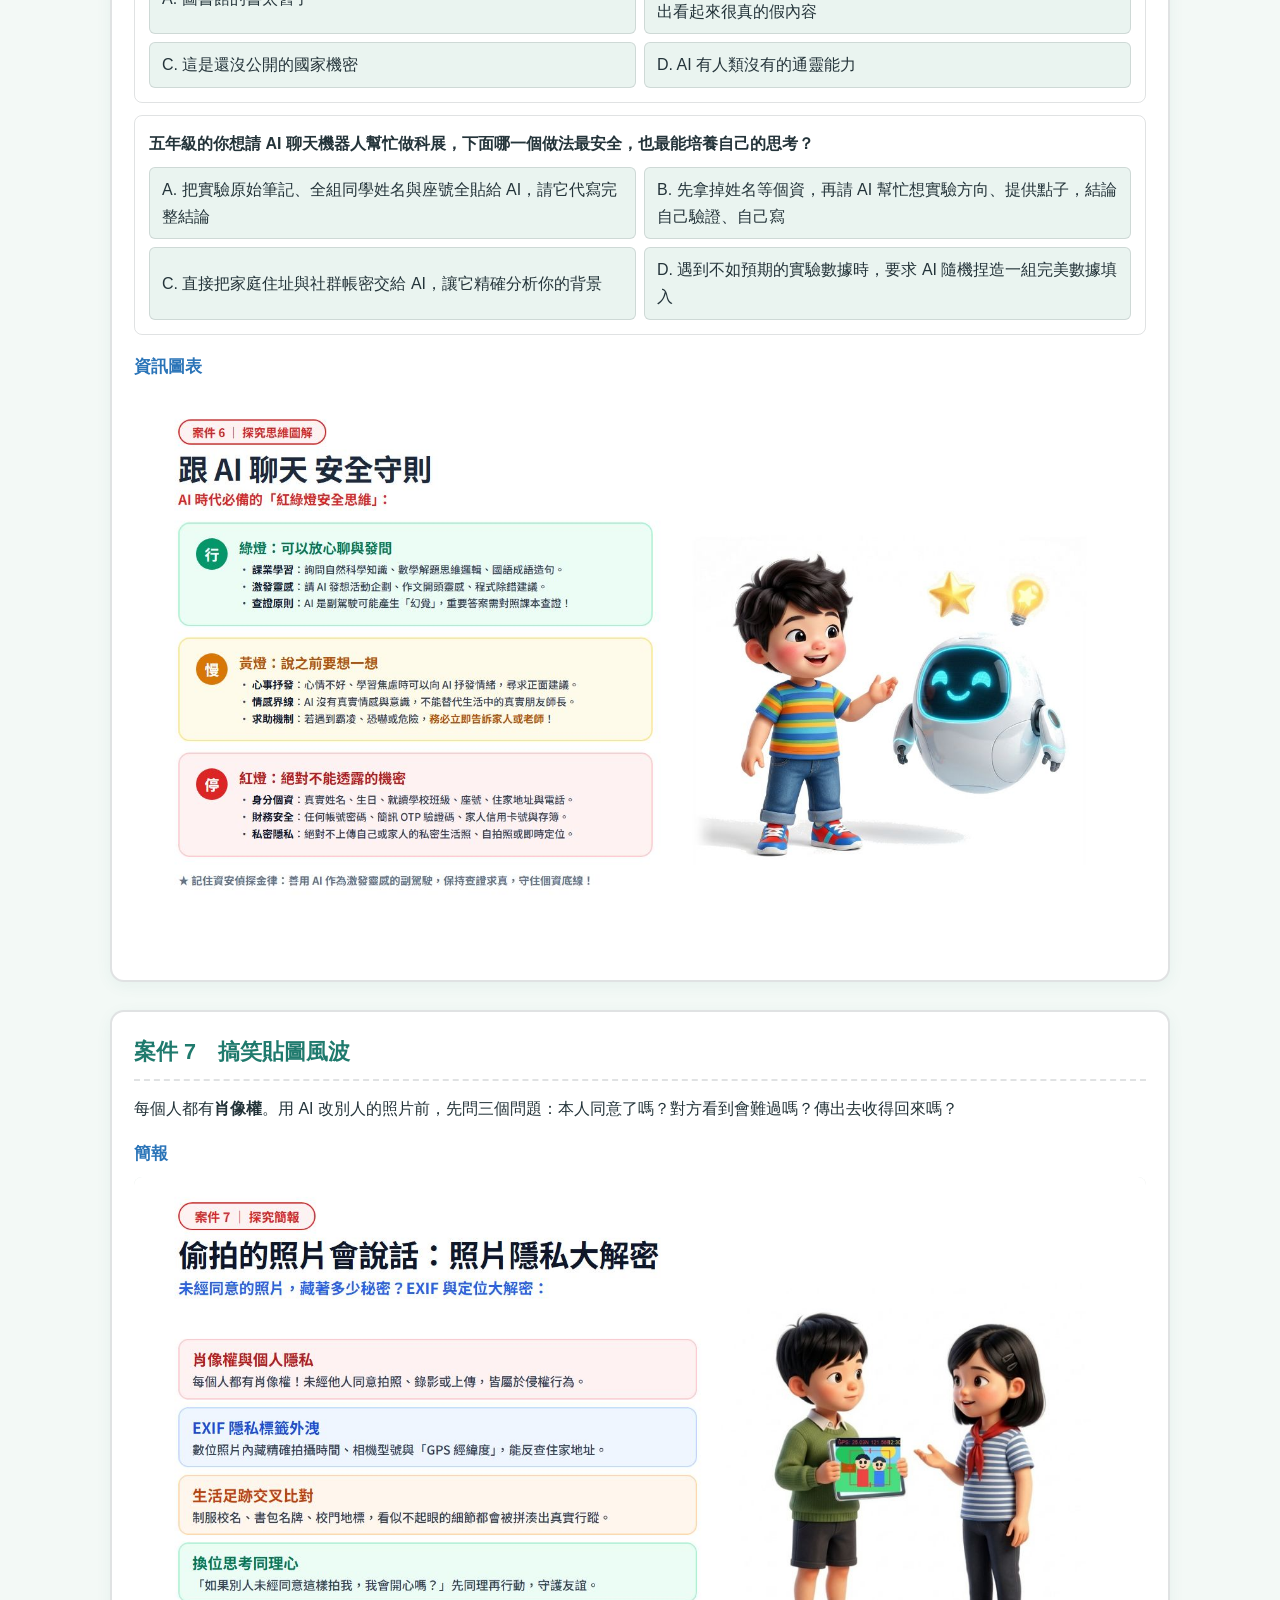
==== commit 5f35802e: "g5-cyber-safety：密碼破解計時器加入常見套路偵測，長密語範例改 TigerJumpGreenTea - 重複字、照順序打的字、鍵盤排列、常見密碼的符號替換版直接判定「不到 1 秒」 - " ====
--- a/units/g5-cyber-safety/index.html
+++ b/units/g5-cyber-safety/index.html
@@ -210,12 +210,23 @@
         var inp = h('input', 'g-input'); inp.type = 'text'; inp.autocomplete = 'off'; inp.value = 'Abc12345!'; inp.id = 'pwDemo'; inp.maxLength = 24;
         var meter = h('div', 'meter'), bar = h('i'); meter.appendChild(bar);
         var res = h('p', 'big'), row = h('div', 'row');
-        [['最常見密碼', '123456'], ['舊規則的 8 碼密碼', 'Abc12345!'], ['四個英文單字的長密語', 'tiger jump green tea']].forEach(function (p) {
+        [['最常見密碼', '123456'], ['舊規則的 8 碼密碼', 'Abc12345!'], ['四個英文單字的長密語', 'TigerJumpGreenTea']].forEach(function (p) {
           var b = h('button', 'g-btn', p[0]); b.onclick = function () { inp.value = p[1]; upd(); }; row.appendChild(b);
         });
         box.appendChild(inp); box.appendChild(meter); box.appendChild(res); box.appendChild(row);
-        box.appendChild(h('p', 'hint', '時間是粗略估計（假設每秒猜 100 億次），用來比較長短。只輸入範例，不要輸入自己真的密碼；這個工具不會傳送任何東西。'));
-        var common = ['123456', 'password', '12345678', 'qwerty', '111111', 'abc123', '000000', 'iloveyou', '123456789'];
+        box.appendChild(h('p', 'hint', '時間是粗略估計（假設每秒猜 100 億次），用來比較長短。重複的字（aaaa）、照順序打的字（abcd、qwerty）、常見密碼加數字，電腦都會最先試，所以再長也很快被猜到。只輸入範例，不要輸入自己真的密碼；這個工具不會傳送任何東西。'));
+        var common = ['123456', 'password', '12345678', 'qwerty', '111111', 'abc123', '000000', 'iloveyou', '123456789',
+          'admin', 'welcome', 'letmein', 'monkey', 'dragon', 'sunshine', 'princess', 'football', 'baseball', 'superman', 'pokemon', 'minecraft', 'qwertyuiop', 'asdfgh'];
+        /* 常見套路：電腦破解時會先試這些，所以再長也很快被猜到 */
+        var rows = ['abcdefghijklmnopqrstuvwxyz', '0123456789', 'qwertyuiop', 'asdfghjkl', 'zxcvbnm', '1qaz2wsx3edc'];
+        function leet(t) { return t.toLowerCase().replace(/@|4/g, 'a').replace(/0/g, 'o').replace(/[1!|]/g, 'i').replace(/3/g, 'e').replace(/[$5]/g, 's').replace(/7/g, 't'); }
+        function weakPattern(t) {
+          var low = t.toLowerCase();
+          if (/^(.+?)\1+$/.test(low)) return true;                       // 重複：aaaa、abcabc、123123
+          if (low.length >= 4 && rows.some(function (r) { return r.indexOf(low) > -1 || r.split('').reverse().join('').indexOf(low) > -1; })) return true; // 照順序：abcd、4321、qwerty
+          var core = leet(t.replace(/[^a-zA-Z@$]+$/, ''));               // 先去掉結尾的數字、符號，再還原符號替換來比對
+          return common.indexOf(leet(t)) > -1 || (core.length >= 4 && common.indexOf(core) > -1);
+        }
         function human(sec) {
           if (sec < 1) return '不到 1 秒';
           var u = [['秒', 60], ['分鐘', 60], ['小時', 24], ['天', 365]], v = sec;
@@ -226,13 +237,14 @@
         function upd() {
           var s = inp.value, len = Array.from(s).length, sec;
           if (!len) { res.textContent = '請輸入範例密碼'; bar.style.width = '0'; return; }
-          if (common.indexOf(s.toLowerCase()) > -1) sec = 0;
+          if (common.indexOf(s.toLowerCase()) > -1 || weakPattern(s)) sec = 0;
           else {
             var pool = 0;
             if (/[a-z]/.test(s)) pool += 26; if (/[A-Z]/.test(s)) pool += 26; if (/[0-9]/.test(s)) pool += 10;
             if (/[^\x00-\x7F]/.test(s)) pool += 3000; else if (/[^a-zA-Z0-9]/.test(s)) pool += 32;
             sec = Math.pow(pool, len) / 1e10;
             if (/^[A-Z]?[a-z]+\d+[^a-zA-Z0-9]?$/.test(s)) sec /= 1e4;   // 「字母＋數字＋符號」是常見套路，猜得更快
+            if (/(19|20)\d\d[^0-9]*$/.test(s) && /[a-zA-Z]/.test(s)) sec /= 1e2;   // 名字＋年份（例如 Kristy2026）也是常見套路
           }
           var lg = sec < 1 ? 0 : Math.log10(sec);
           bar.style.width = Math.min(100, 4 + lg * 7) + '%';
@@ -455,7 +467,7 @@
           interactive: GAMES.password,
           quizzes: [
             {
-              q: '小明想設一個好記又難猜的密碼。A 是「tiger jump green tea」（四個不相關的英文單字），B 是「P@s1#w9!」（8 碼，有大小寫和符號）。哪一個比較難被電腦猜中？',
+              q: '小明想設一個好記又難猜的密碼。A 是「TigerJumpGreenTea」（四個不相關的英文單字），B 是「P@s1#w9!」（8 碼，有大小寫和符號）。哪一個比較難被電腦猜中？',
               options: ['A，因為比較長，電腦要試的組合多很多', 'B，因為有符號，看起來比較複雜', '一樣難猜，因為兩個都有英文字母', 'B，因為比較短，不容易打錯'],
               answer: 0,
               feedback: '電腦猜密碼是一組一組試。密碼每多一個字，要試的組合就多好幾十倍，所以「夠長」比「看起來複雜」更重要。四個不相關的英文單字又長又好記，可以用上面的密碼計時器比比看！'
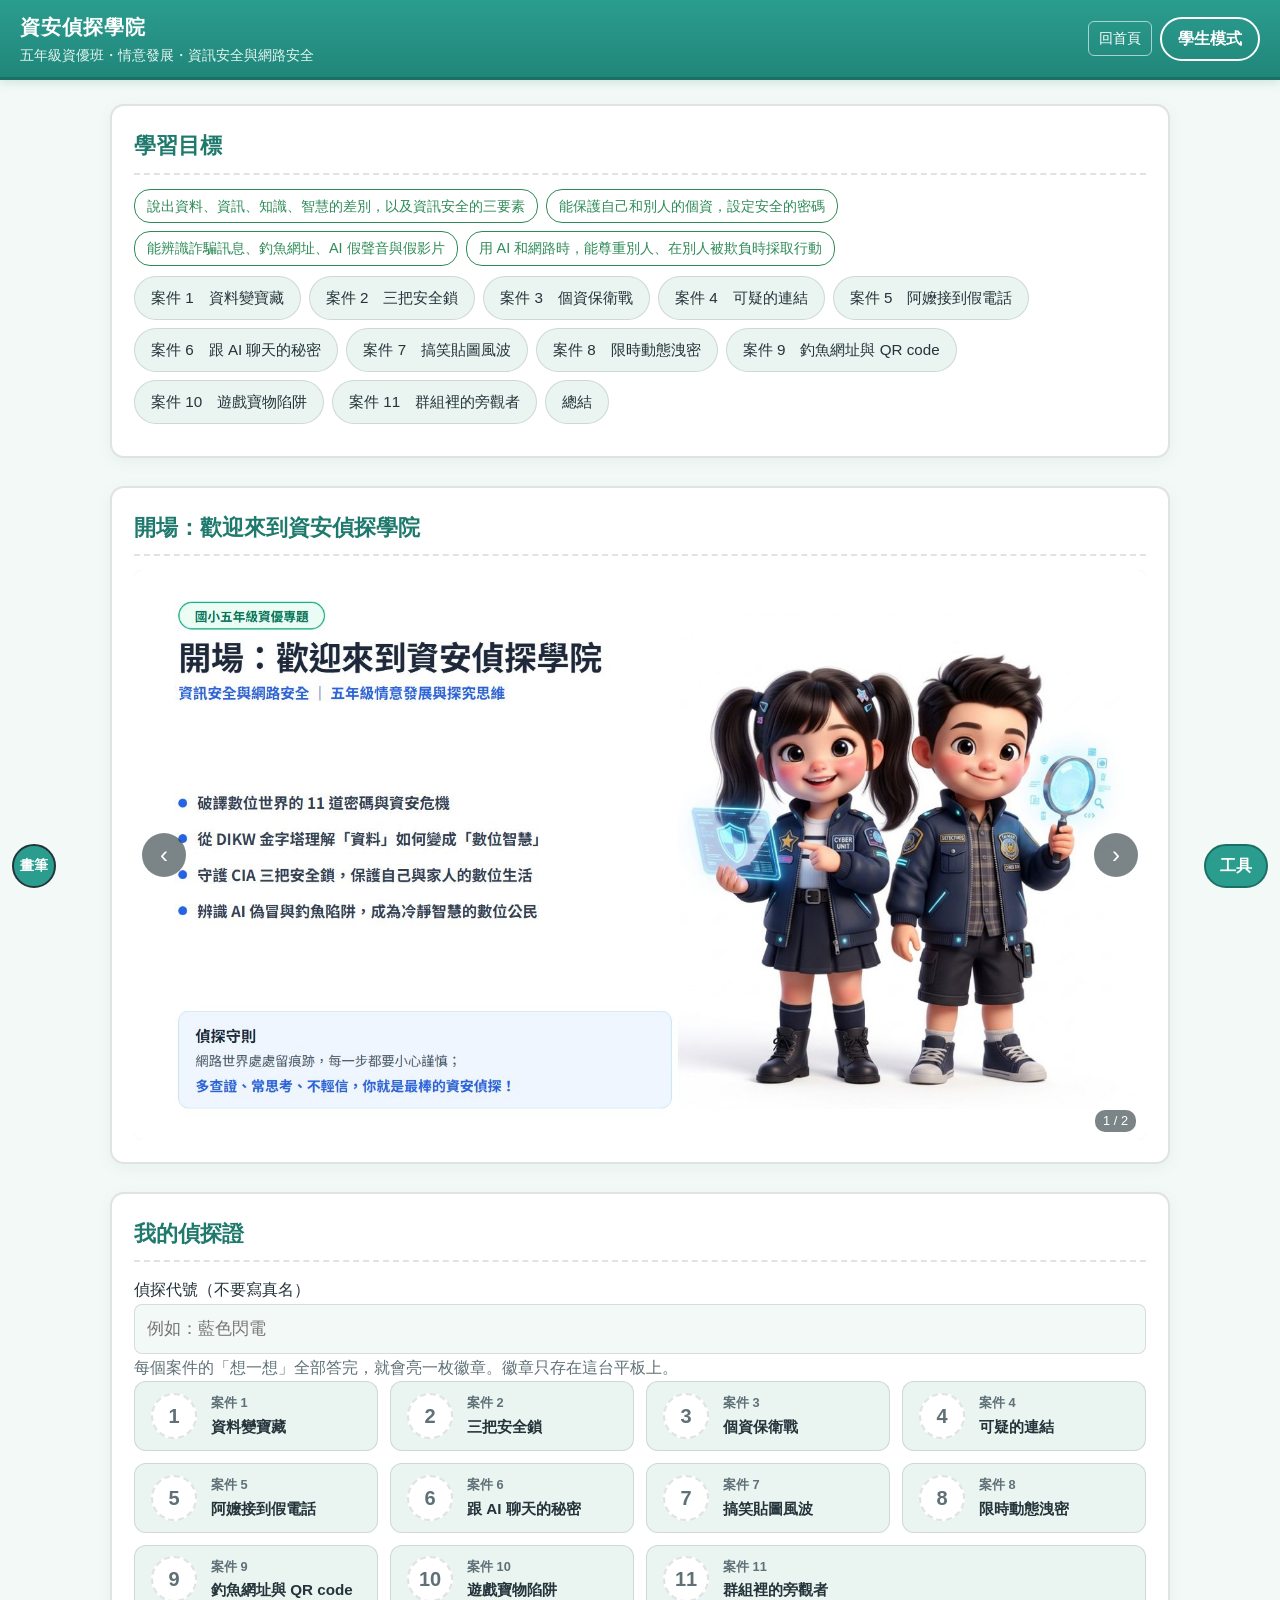
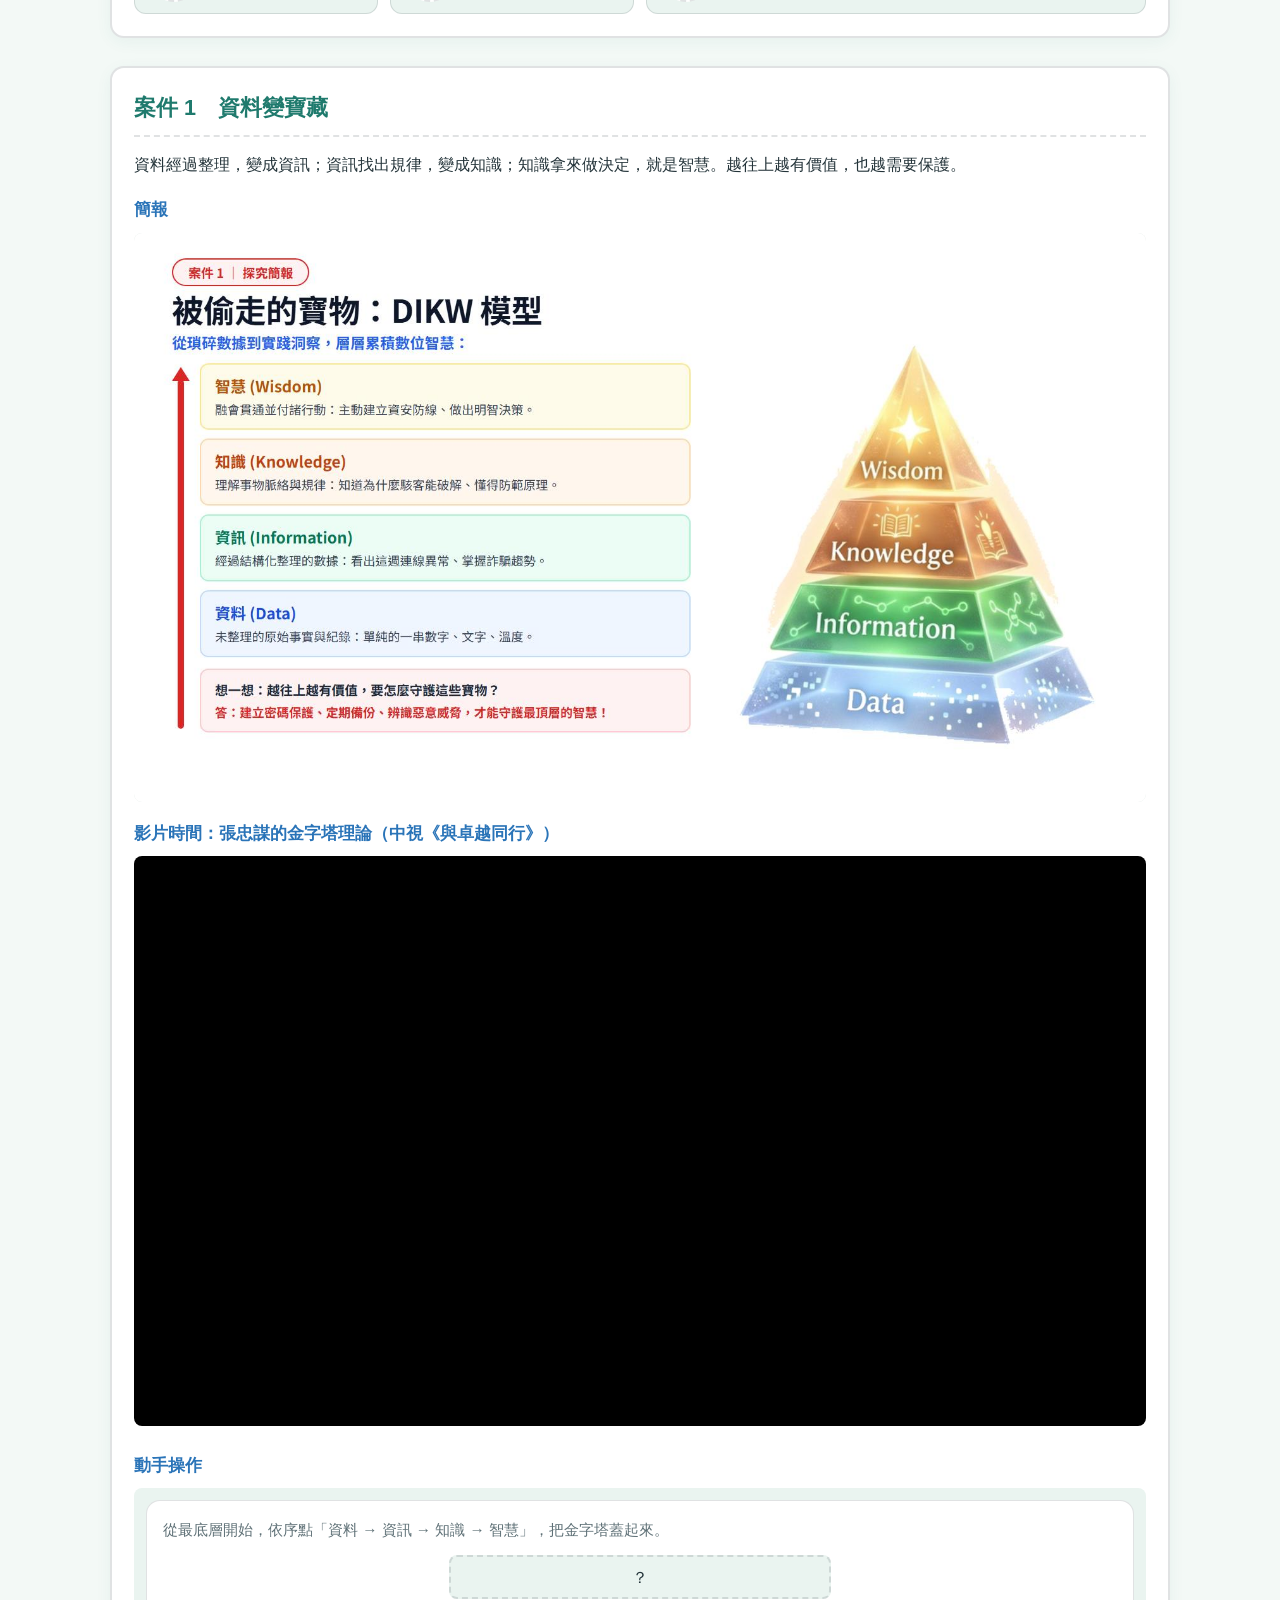
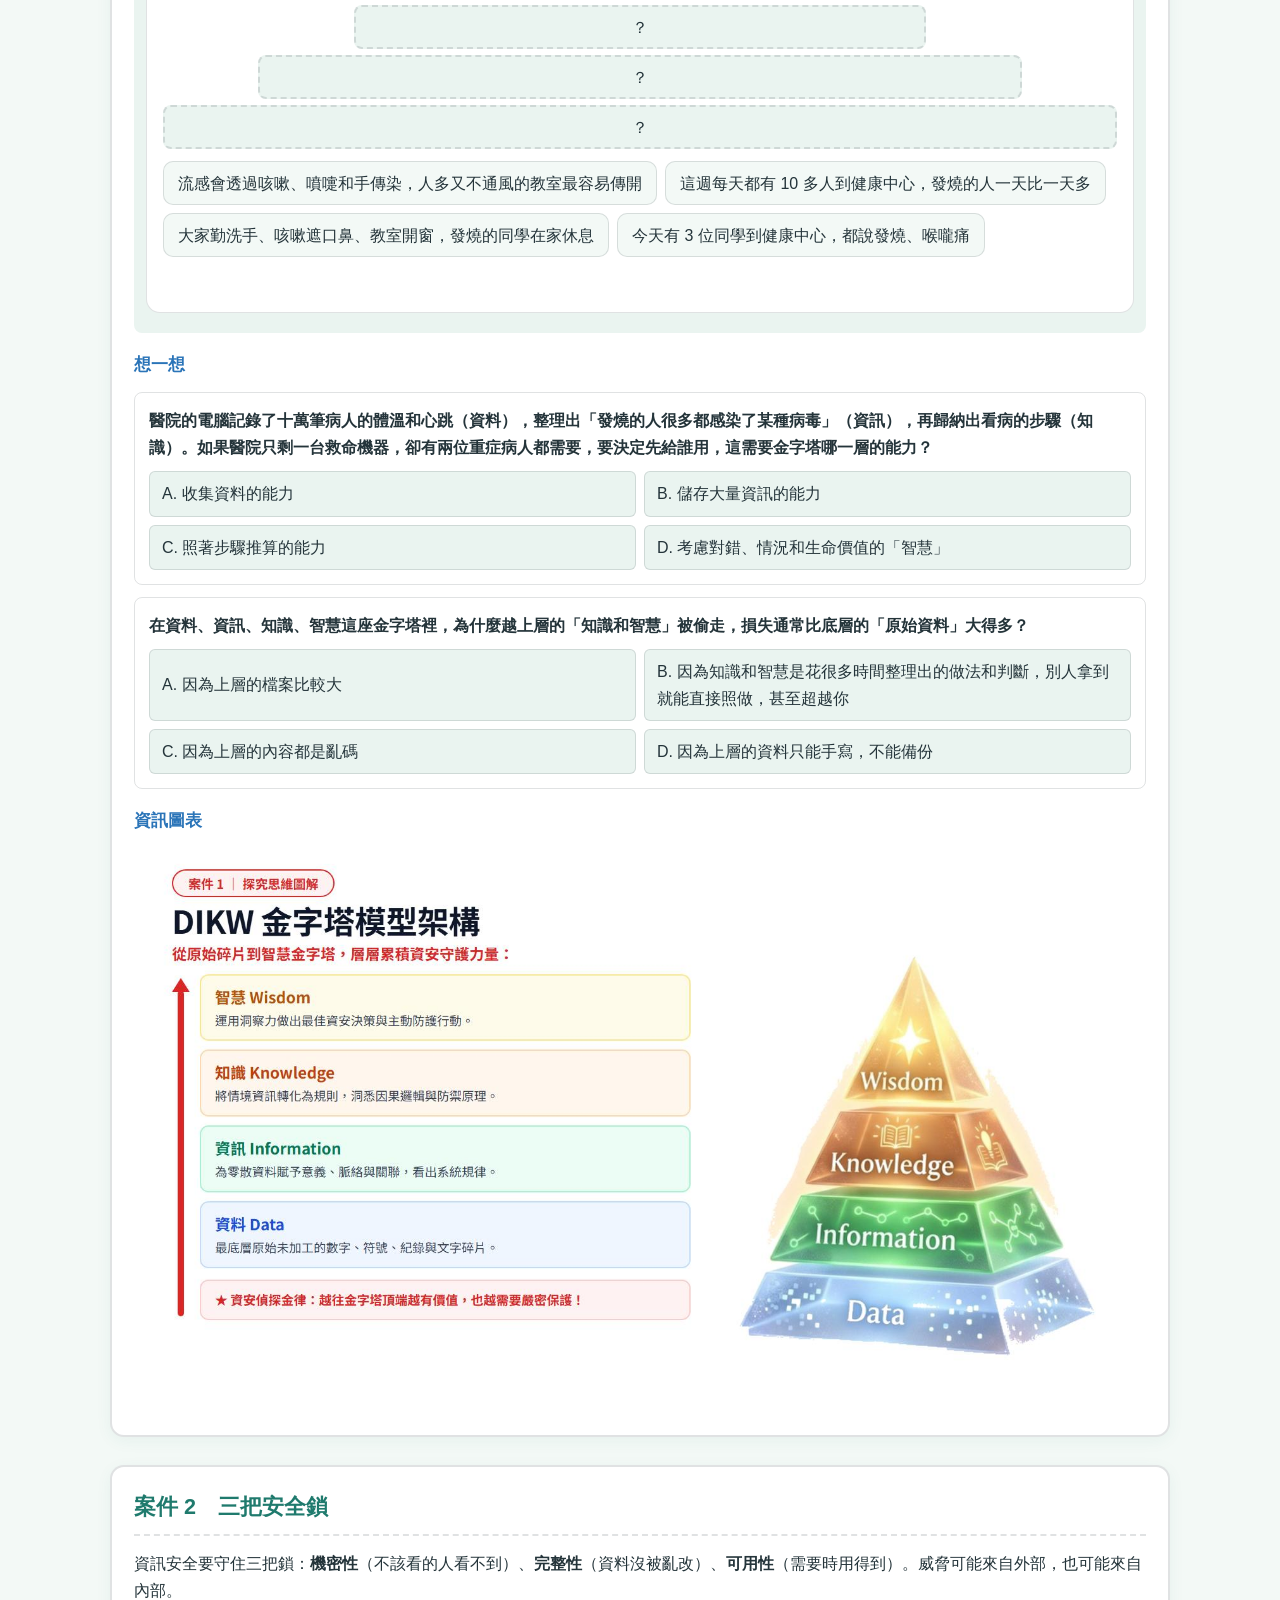
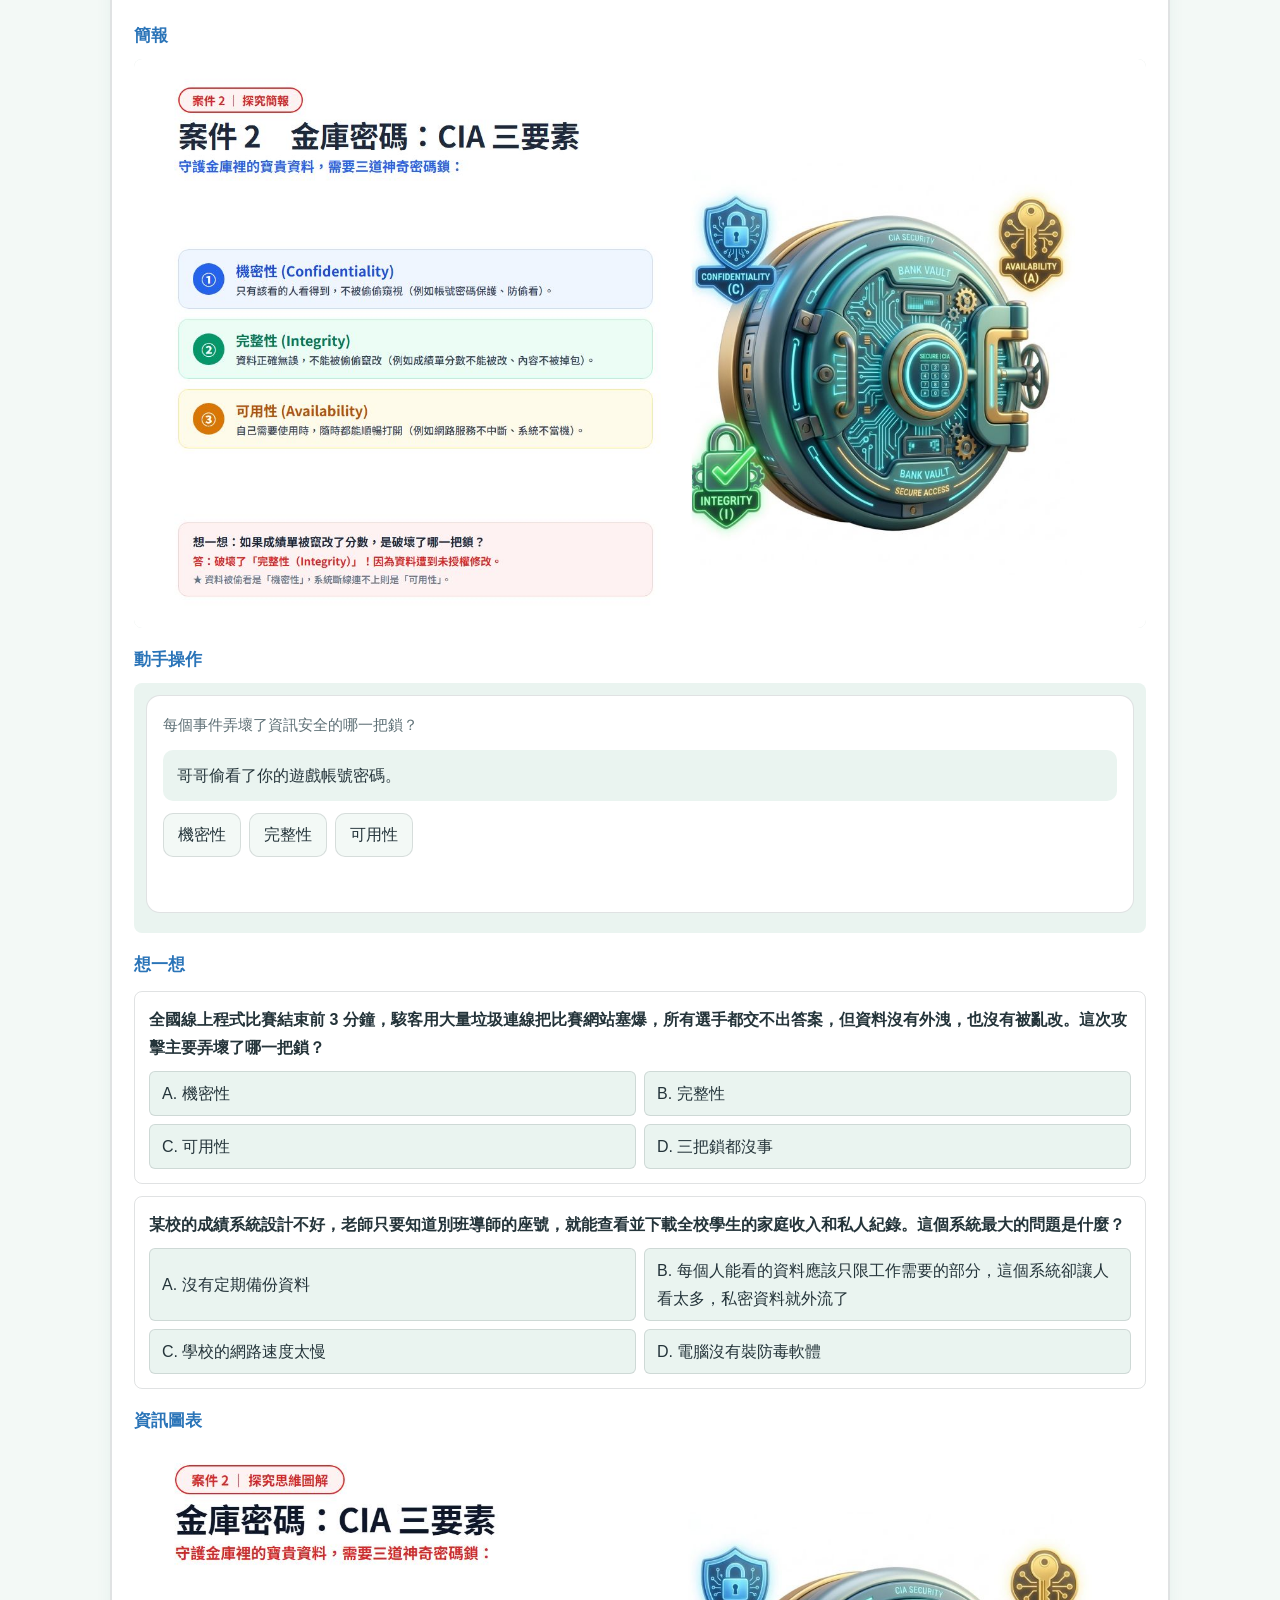
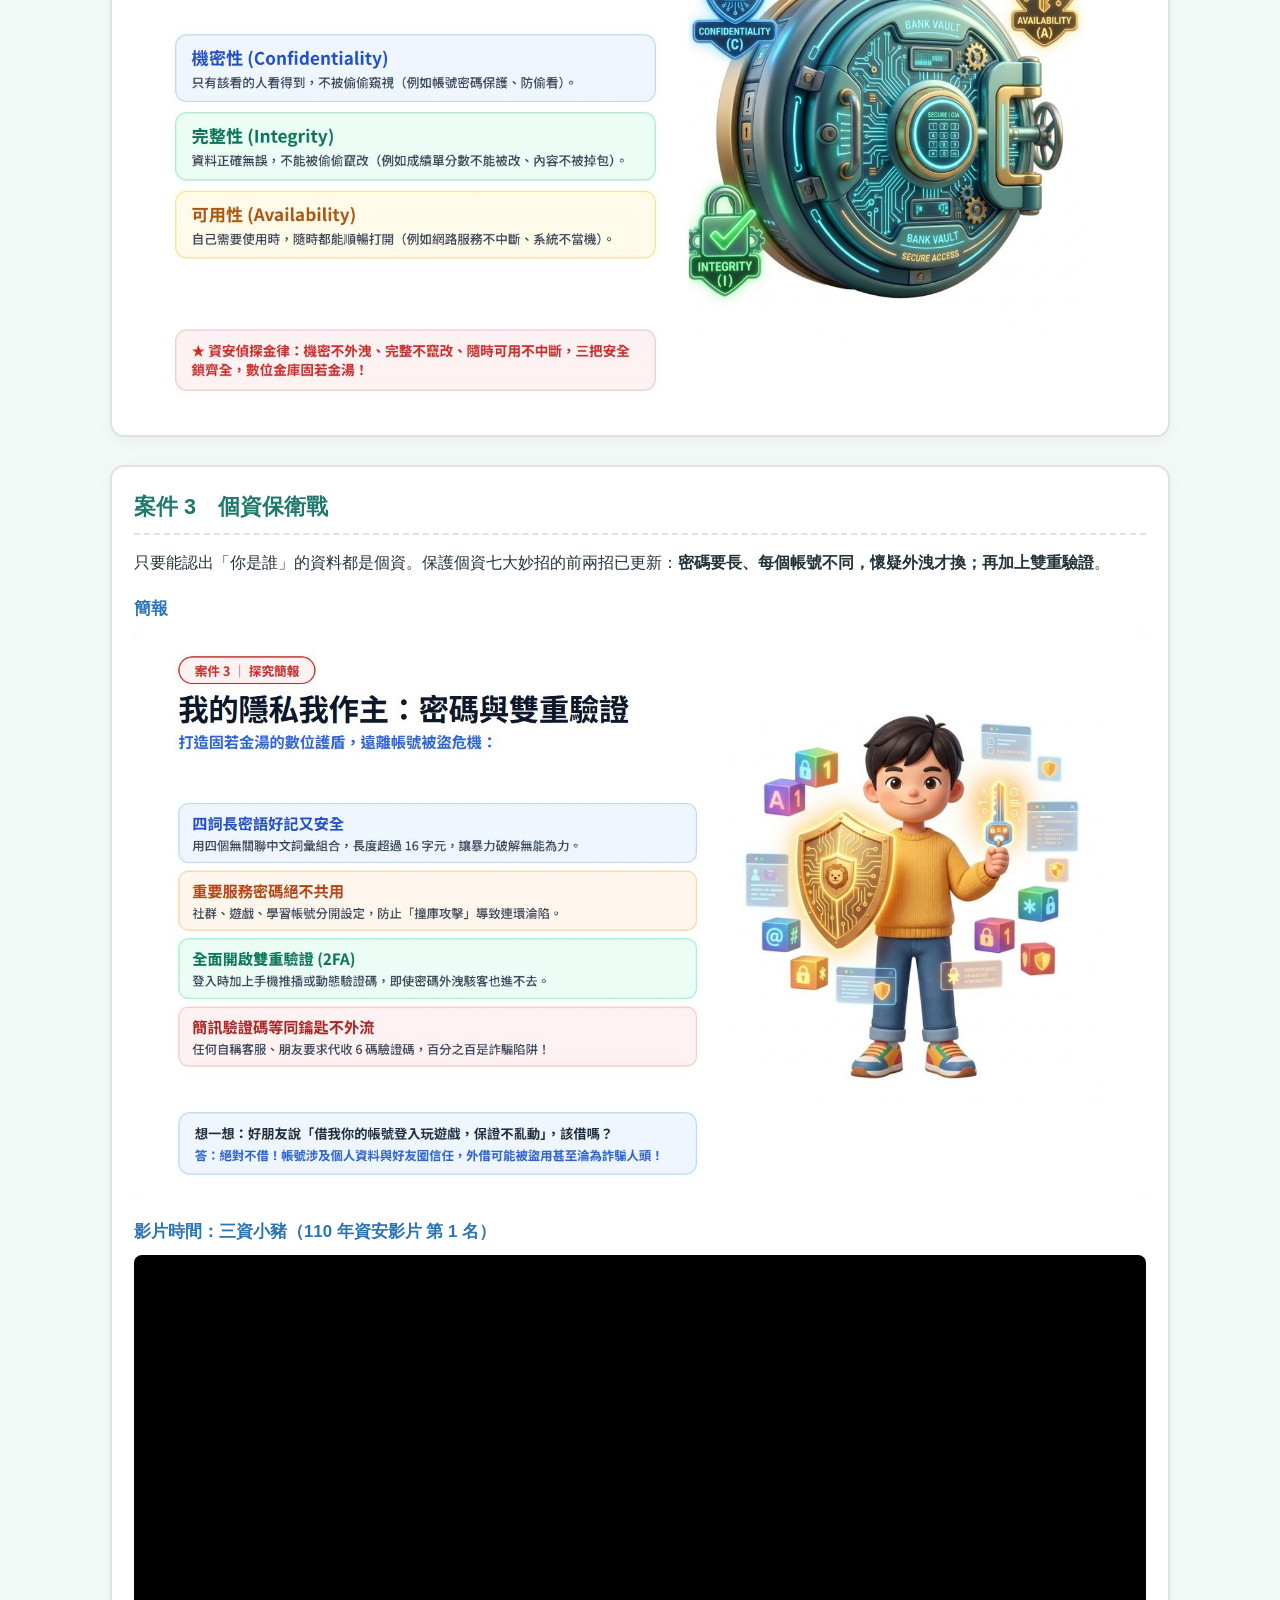
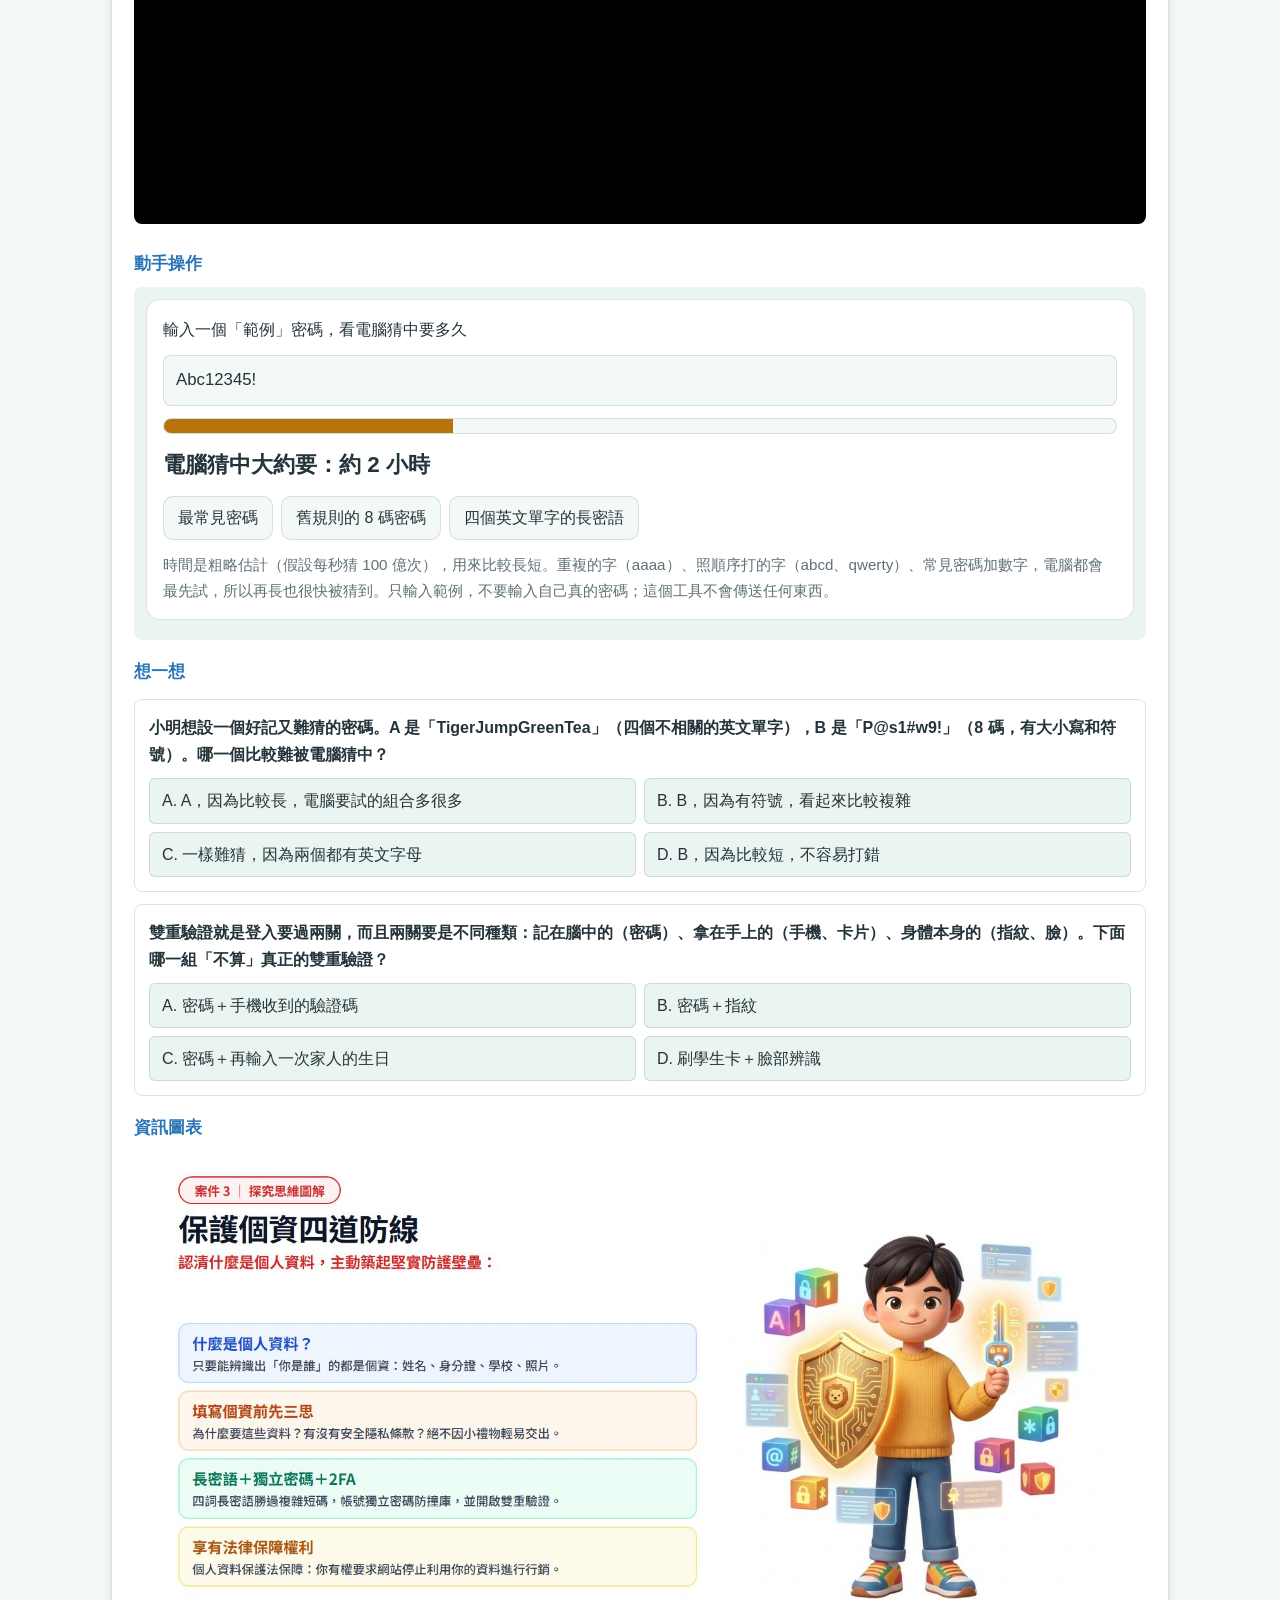
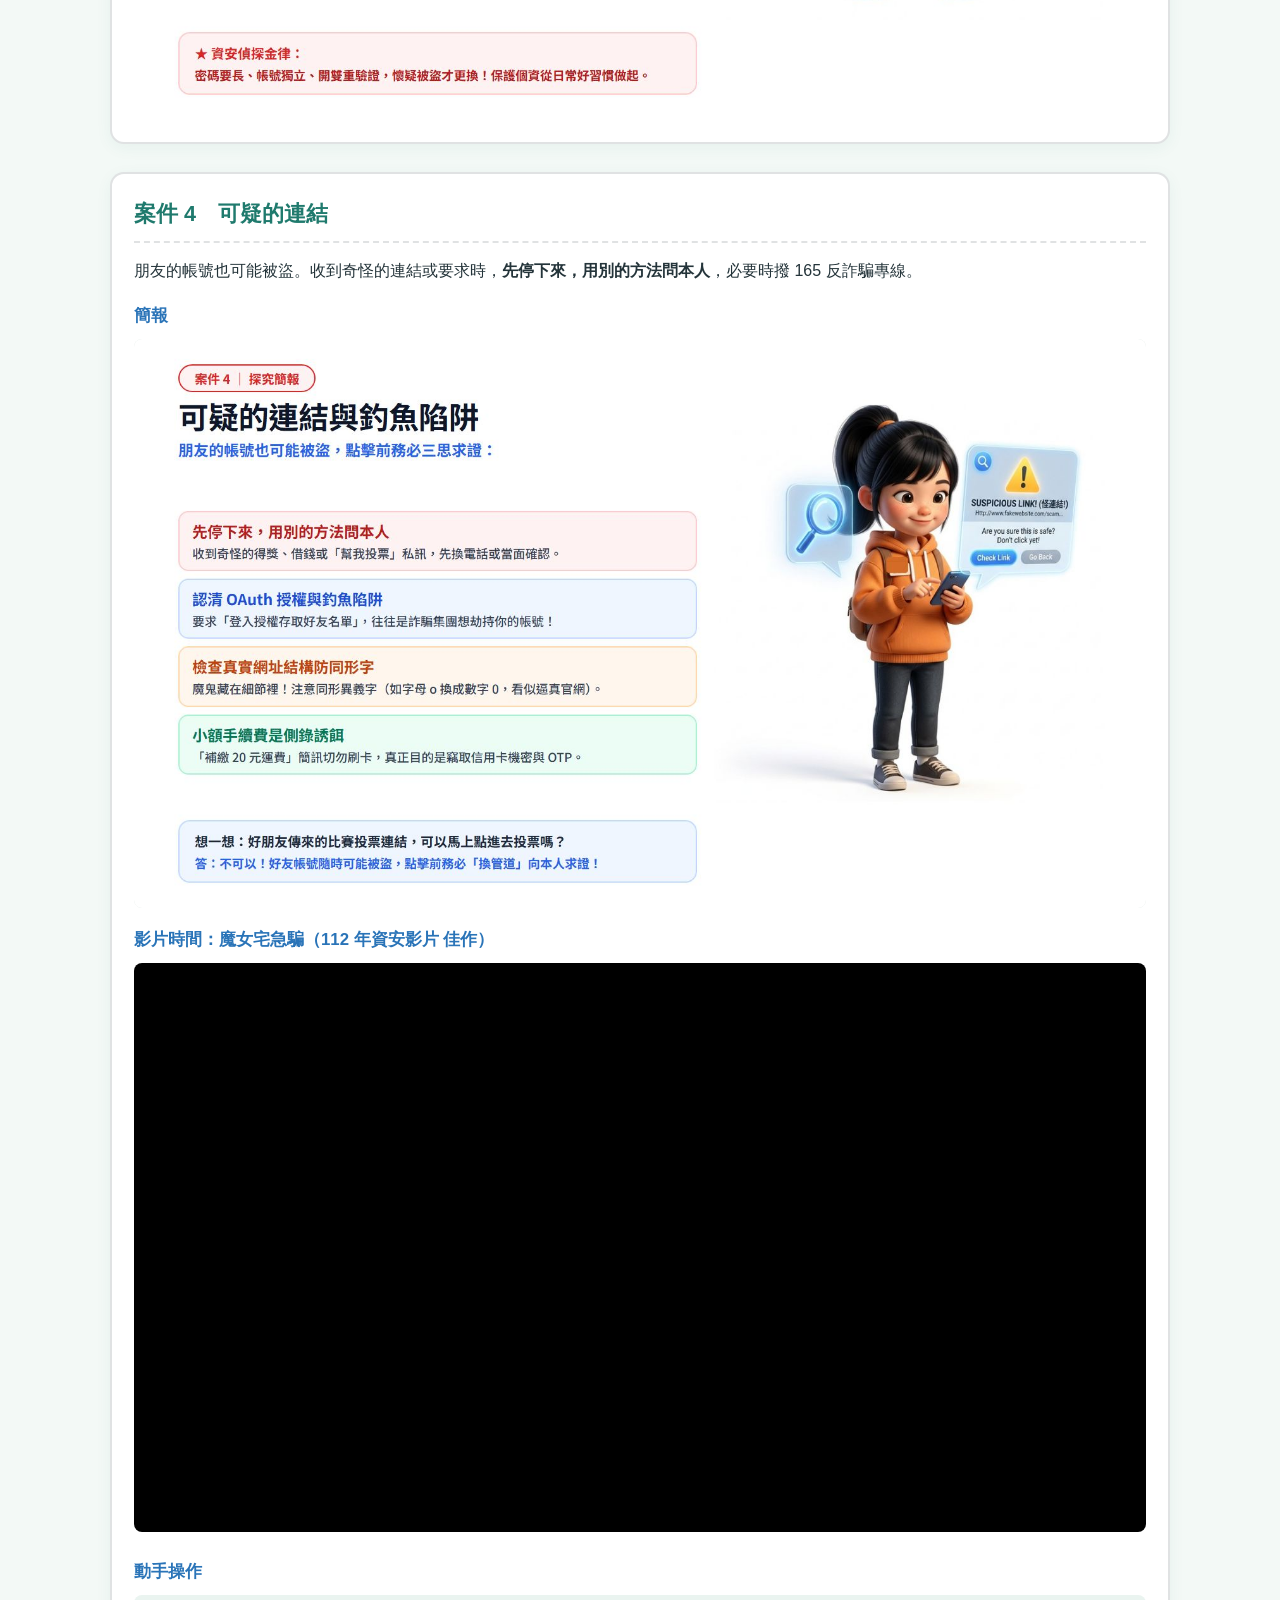
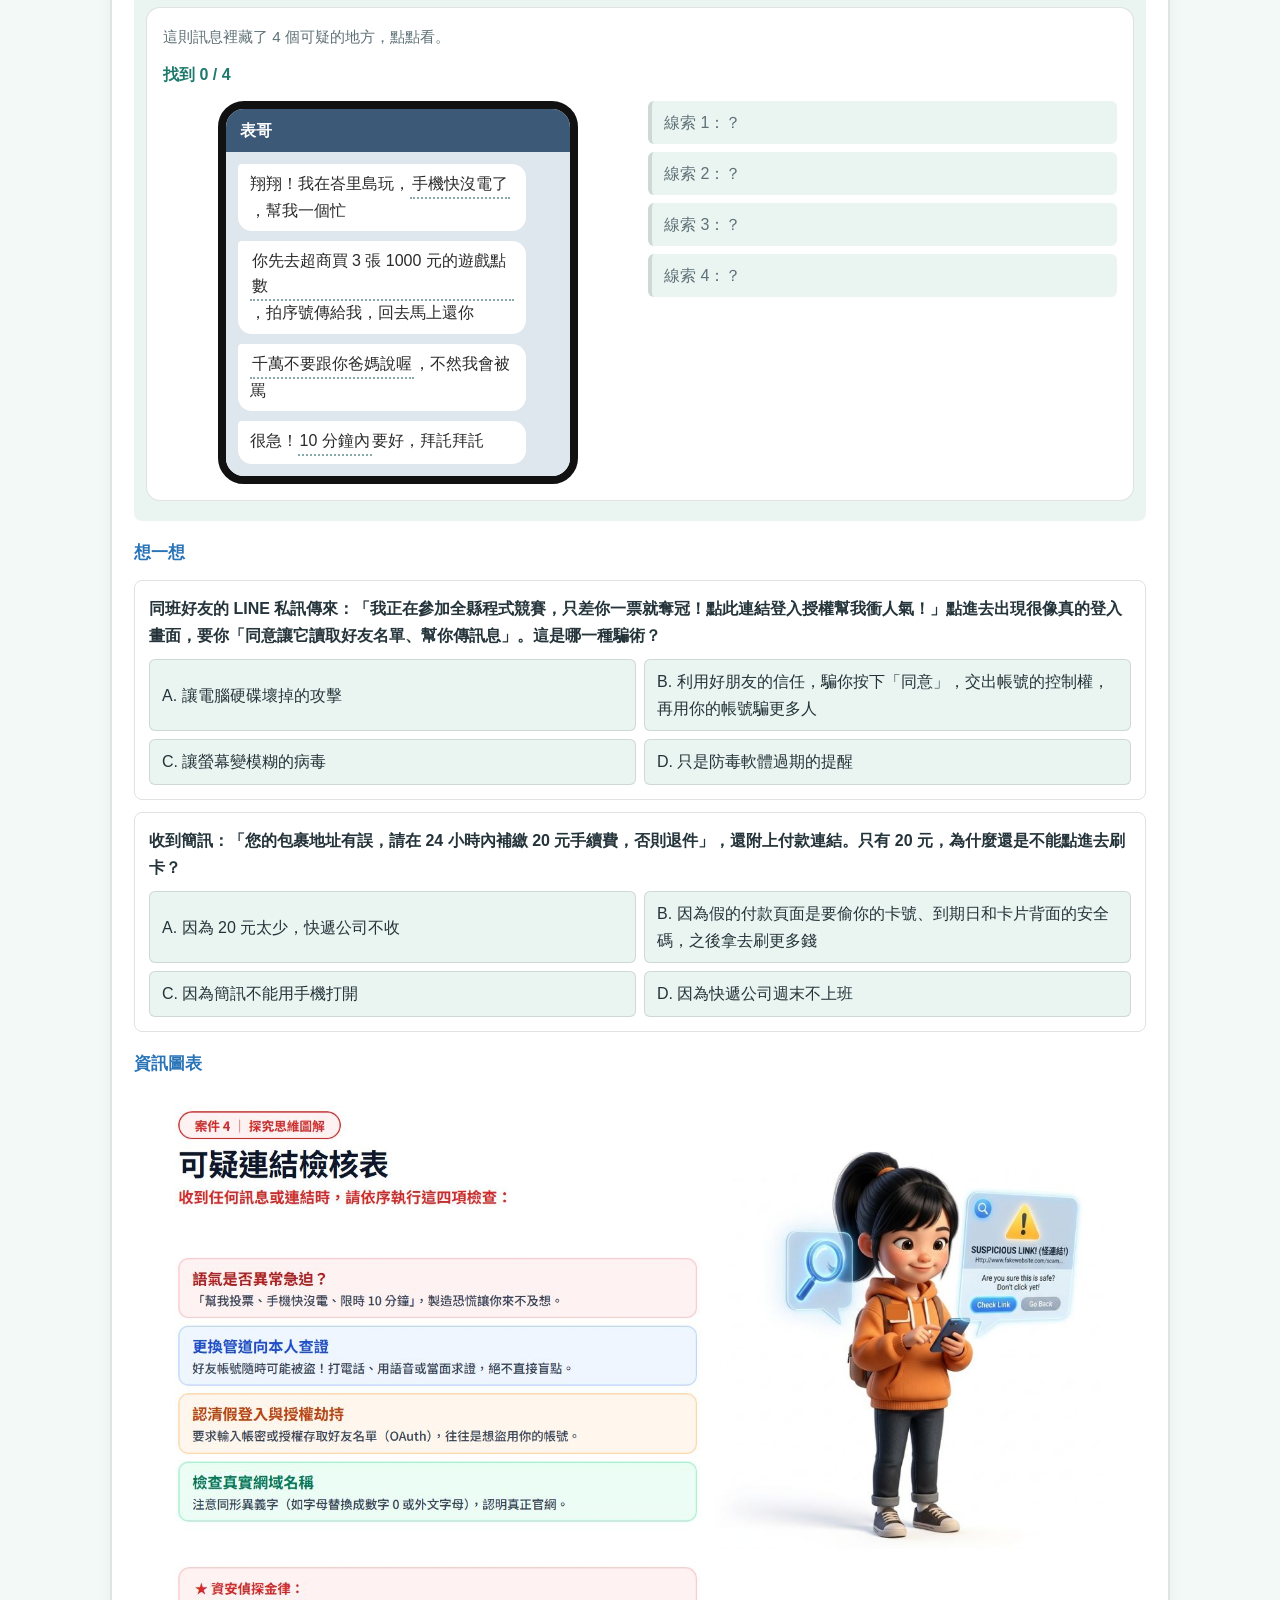
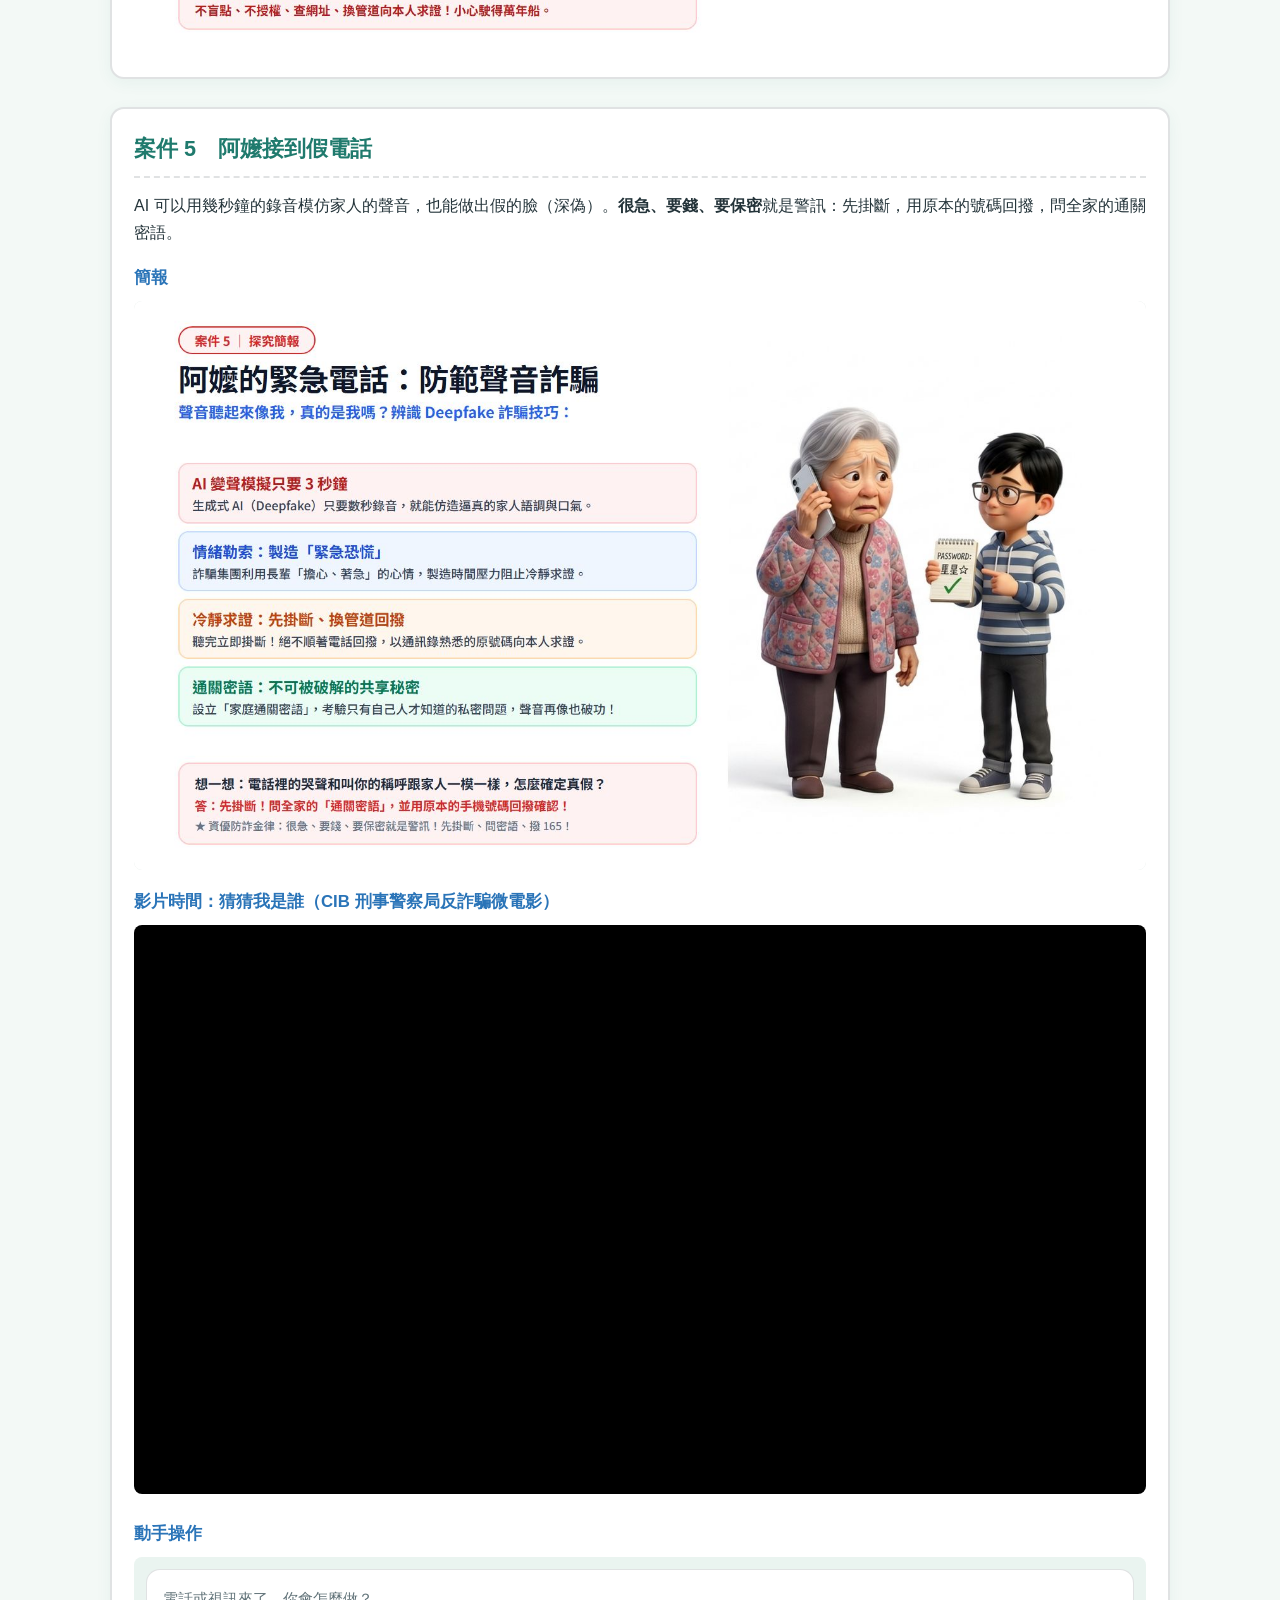
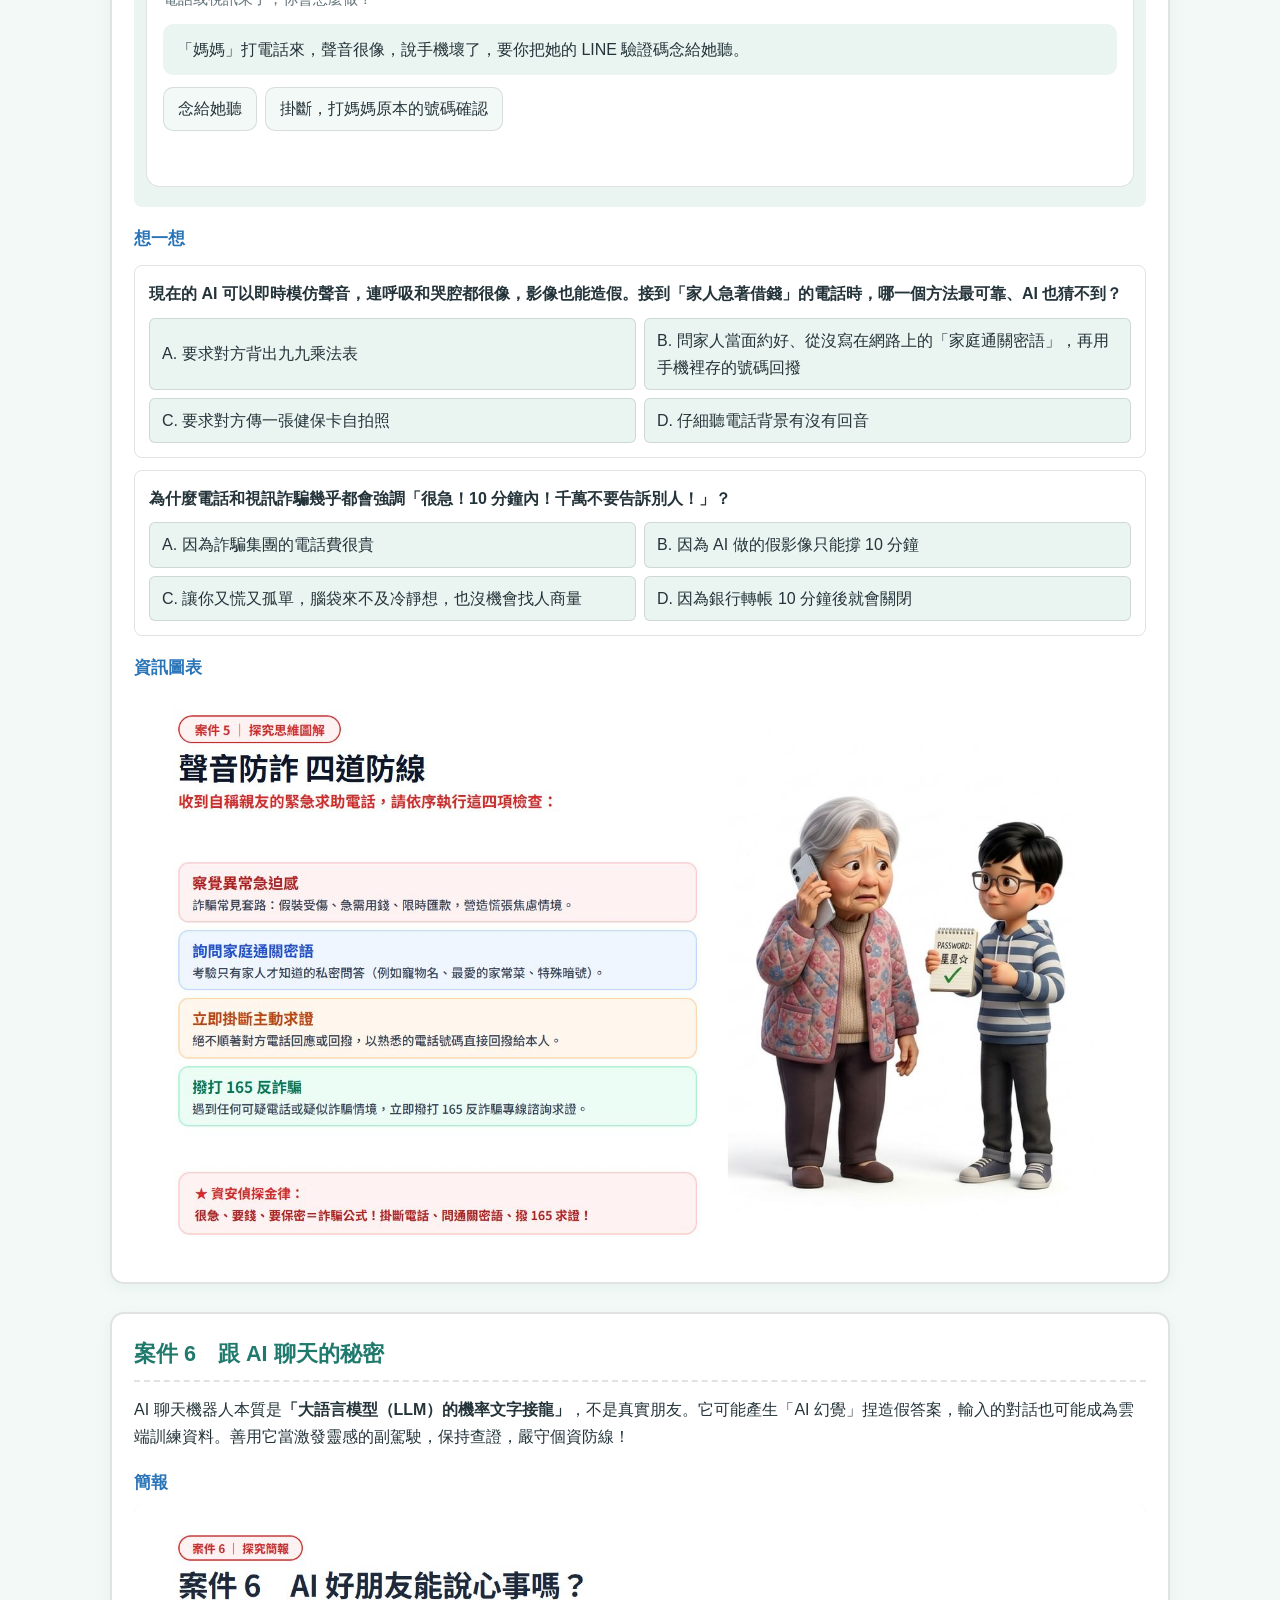
==== commit 53239bcf: "feat(g5): 擴充做壓力的主人一二五站內容與TED-Ed影片，資安單元影片依案件歸位" ====
--- a/units/g5-cyber-safety/index.html
+++ b/units/g5-cyber-safety/index.html
@@ -436,7 +436,7 @@
             }
           ],
           infographic: 'assets/i1_dikw_v3.jpg?v=20261025_v8_pixar_story_perfect',
-          teacherTips: ['開場先播《賈資安偵探事務所》，請學生替自己取一個偵探代號（不用真名），寫在頁面下方的偵探證。', '金字塔排排看答案（健康中心例子）：資料＝今天 3 人到健康中心發燒、喉嚨痛；資訊＝這週每天 10 多人、發燒人數一天比一天多；知識＝流感靠咳嗽、噴嚏和手傳染，人多不通風最容易傳開；智慧＝勤洗手、咳嗽遮口鼻、開窗、發燒在家休息。', 'DIKW 補充：張忠謀金字塔理論新聞片段（影片清單第 1 支，中視《與卓越同行》2015）。注意他的版本是「資料 → 資訊 → 知識 → 洞察力 → 創新」，頂端不是「智慧」，可說成他把智慧這一層再分成洞察和創新。', '對應學習單 情2-1 第 1 題「生活偵探推理（大隊接力）」參考答案：資訊＝練習紀錄整理後發現第三棒交棒平均慢 2 秒、掉棒兩次；知識＝接棒的人太早或太晚起跑、交棒手勢不一致，就容易掉棒變慢；智慧＝調整棒次、加練交接區、全隊統一喊「接」的口令。學生寫出合理的推理即可。', '對應學習單 情2-1 第 2 題（哪一把鎖最容易被忽略）：開放題，理由合理即可。常見答案：機密性，因為大家常隨手借密碼、公用電腦忘了登出。']
+          teacherTips: ['開場先播頁面最下方的《賈資安偵探事務所》，請學生替自己取一個偵探代號（不用真名），寫在頁面下方的偵探證。', '金字塔排排看答案（健康中心例子）：資料＝今天 3 人到健康中心發燒、喉嚨痛；資訊＝這週每天 10 多人、發燒人數一天比一天多；知識＝流感靠咳嗽、噴嚏和手傳染，人多不通風最容易傳開；智慧＝勤洗手、咳嗽遮口鼻、開窗、發燒在家休息。', 'DIKW 補充：張忠謀金字塔理論新聞片段（已嵌入本案件中，中視《與卓越同行》2015）。注意他的版本是「資料 → 資訊 → 知識 → 洞察力 → 創新」，頂端不是「智慧」，可說成他把智慧這一層再分成洞察和創新。中視是新聞頻道，播完就關掉避免片尾推薦。', '對應學習單 情2-1 第 1 題「生活偵探推理（大隊接力）」參考答案：資訊＝練習紀錄整理後發現第三棒交棒平均慢 2 秒、掉棒兩次；知識＝接棒的人太早或太晚起跑、交棒手勢不一致，就容易掉棒變慢；智慧＝調整棒次、加練交接區、全隊統一喊「接」的口令。學生寫出合理的推理即可。', '對應學習單 情2-1 第 2 題（哪一把鎖最容易被忽略）：開放題，理由合理即可。常見答案：機密性，因為大家常隨手借密碼、公用電腦忘了登出。']
         },
         {
           title: '案件 2　三把安全鎖',
@@ -477,11 +477,11 @@
               options: [
                 '密碼＋手機收到的驗證碼',
                 '密碼＋指紋',
-                '密碼＋再輸入一次媽媽的生日',
+                '密碼＋再輸入一次家人的生日',
                 '刷學生卡＋臉部辨識'
               ],
               answer: 2,
-              feedback: '密碼和媽媽的生日都是「記在腦中的」，壞人只要偷看到或騙到，兩關就一起被破。第二關要用手機、指紋這種不同種類的東西才安全。'
+              feedback: '密碼和家人的生日都是「記在腦中的」，壞人只要偷看到或騙到，兩關就一起被破。第二關要用手機、指紋這種不同種類的東西才安全。'
             }
           ],
           infographic: 'assets/i3_privacy_v3.jpg?v=20261025_v8_pixar_story_perfect',
@@ -730,10 +730,6 @@
       video: {
         items: [
           {
-            title: '張忠謀的金字塔理論（中視《與卓越同行》，案件 1 補充）',
-            url: 'https://www.youtube.com/watch?v=W19I6Yiz-D4'
-          },
-          {
             title: '《2020》網路危機 1：當機',
             url: 'https://www.youtube.com/watch?v=H9a9kpLZiPQ'
           },
@@ -746,27 +742,27 @@
             url: 'https://www.youtube.com/watch?v=eqTU_N6y9Sg'
           },
           {
-            title: '《2020》網路危機 4：你過得好嗎？',
+            title: '《2020》網路危機 4：你見過這小子嗎？',
             url: 'https://www.youtube.com/watch?v=z1gS1LM33mc'
           },
           {
-            title: '《2020》網路危機 5：身在其中',
+            title: '《2020》網路危機 5：早已身在其中',
             url: 'https://www.youtube.com/watch?v=9UQzZgQsX0w'
           },
           {
-            title: '《2020》網路危機 6：半途而廢',
+            title: '《2020》網路危機 6：駭客激進份子',
             url: 'https://www.youtube.com/watch?v=u26b8nEDbn0'
           },
           {
-            title: '《2020》網路危機 7：物聯網',
+            title: '《2020》網路危機 7：保持離線狀態',
             url: 'https://www.youtube.com/watch?v=eg9eM4AEacY'
           },
           {
-            title: '《2020》網路危機 8：內鬼',
+            title: '《2020》網路危機 8：眾矢之的',
             url: 'https://www.youtube.com/watch?v=tpZ11eiarLM'
           },
           {
-            title: '《2020》網路危機 9：同心協力',
+            title: '《2020》網路危機 9：好奇心的魔爪',
             url: 'https://www.youtube.com/watch?v=aW-XSHoF-7E'
           },
           {
@@ -797,13 +793,32 @@
           '以為「我只是按讚，沒有欺負人」：按讚和轉傳會讓傷害擴大。'
         ],
         links: [
-          { label: '《2020》網路危機系列短片（Project 2020 趨勢科技資安影集專題）', url: 'https://blog.trendmicro.com.tw/?p=5448' },
+          { label: '《2020》網路危機系列短片（Project 2020 趨勢科技影集；屬成人向懸疑劇，國小建議優先播第 1 集；第 2 集有傷亡播報，第 4/6/7 集含交友與口角台詞）', url: 'https://blog.trendmicro.com.tw/?p=5448' },
           { label: '全民資安素養網（教育部資安宣導專區）', url: 'https://isafe.moe.edu.tw/' },
           { label: '165 全民防騙網（內政部警政署）', url: 'https://165.npa.gov.tw/' },
           { label: '個人資料保護法（全國法規資料庫）', url: 'https://law.moj.gov.tw/LawClass/LawAll.aspx?pcode=I0050021' }
         ]
       }
     });
+
+    /* ── 依案件主題嵌入對應影片（綜合短片留在頁面最後的影片區） ── */
+    function addCaseVideo(secId, ytId, title) {
+      var sec = document.getElementById(secId);
+      if (!sec) return;
+      var anchor = Array.prototype.filter.call(sec.querySelectorAll('h3'), function (t) {
+        return t.textContent === '動手操作' || t.textContent === '想一想';
+      })[0];
+      var wrap = document.createElement('div');
+      wrap.innerHTML = '<h3>影片時間：' + title + '</h3><div class="video-wrap"><iframe src="https://www.youtube-nocookie.com/embed/' + ytId + '?rel=0" title="' + title + '" loading="lazy" allowfullscreen></iframe></div>';
+      while (wrap.firstChild) {
+        if (anchor) sec.insertBefore(wrap.firstChild, anchor);
+        else sec.appendChild(wrap.firstChild);
+      }
+    }
+    addCaseVideo('sec1', 'W19I6Yiz-D4', '張忠謀的金字塔理論（中視《與卓越同行》）');
+    addCaseVideo('sec3', 'iiSRaVC7i5Q', '三資小豬（110 年資安影片 第 1 名）');
+    addCaseVideo('sec4', 'rDggcZP6JkI', '魔女宅急騙（112 年資安影片 佳作）');
+    addCaseVideo('sec5', 'BFvaEO53OAU', '猜猜我是誰（CIB 刑事警察局反詐騙微電影）');
 
     /* ── 偵探證與徽章：答完一個案件的「想一想」就亮一枚徽章 ──
      * 只存在這台平板的瀏覽器裡（localStorage），不會傳到任何地方，也不記錄姓名。 */
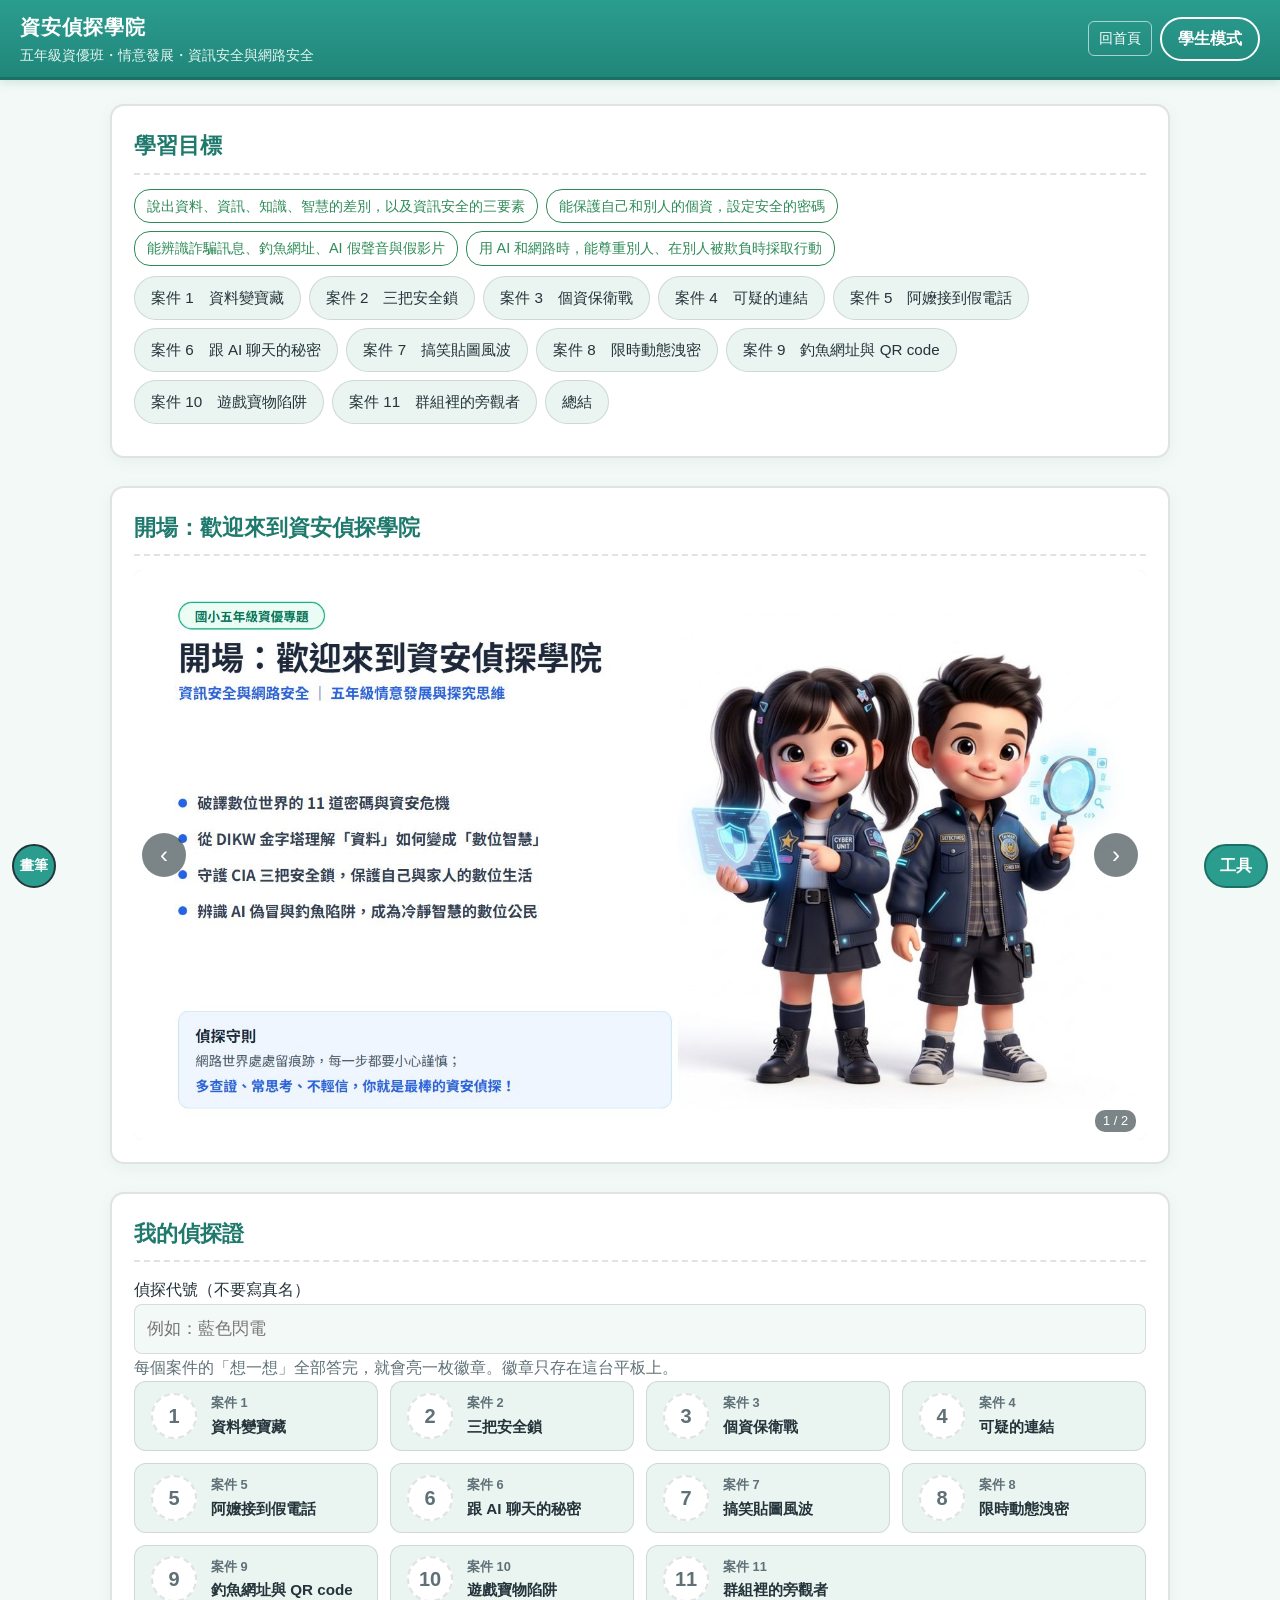
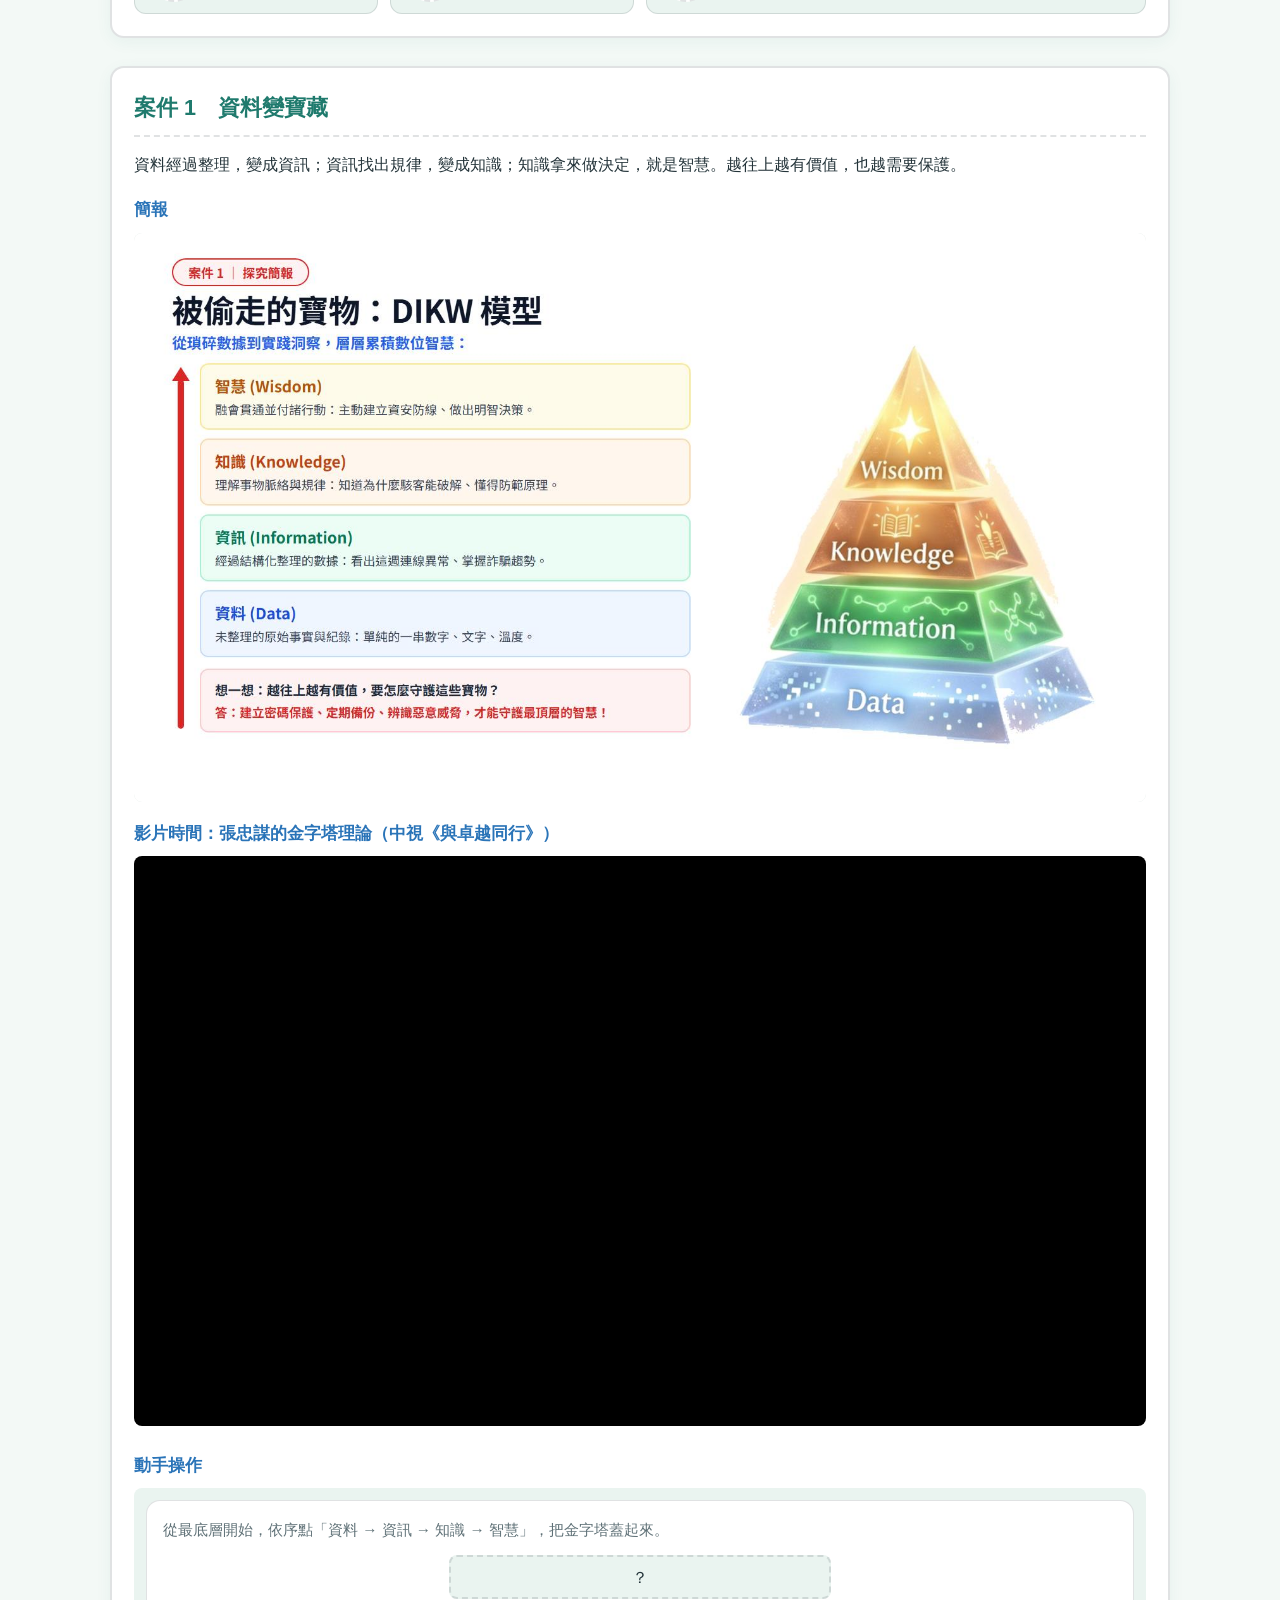
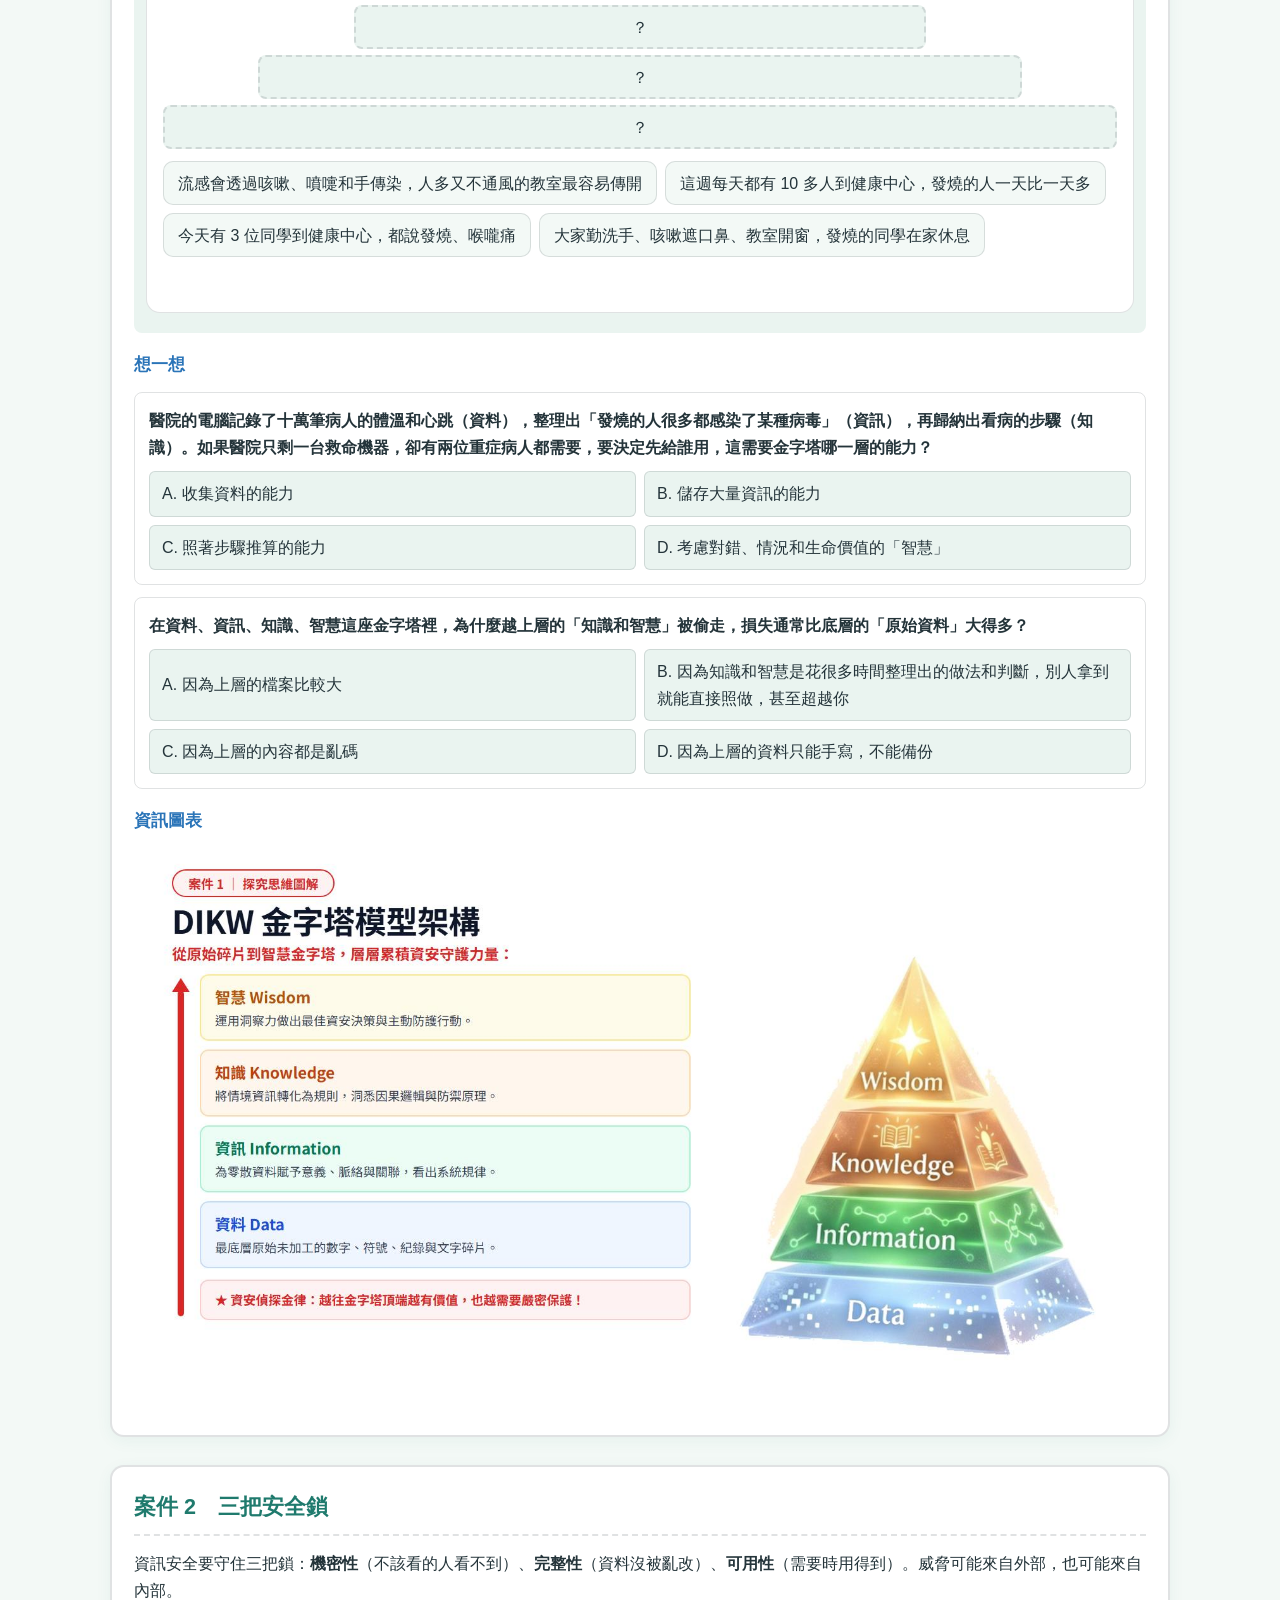
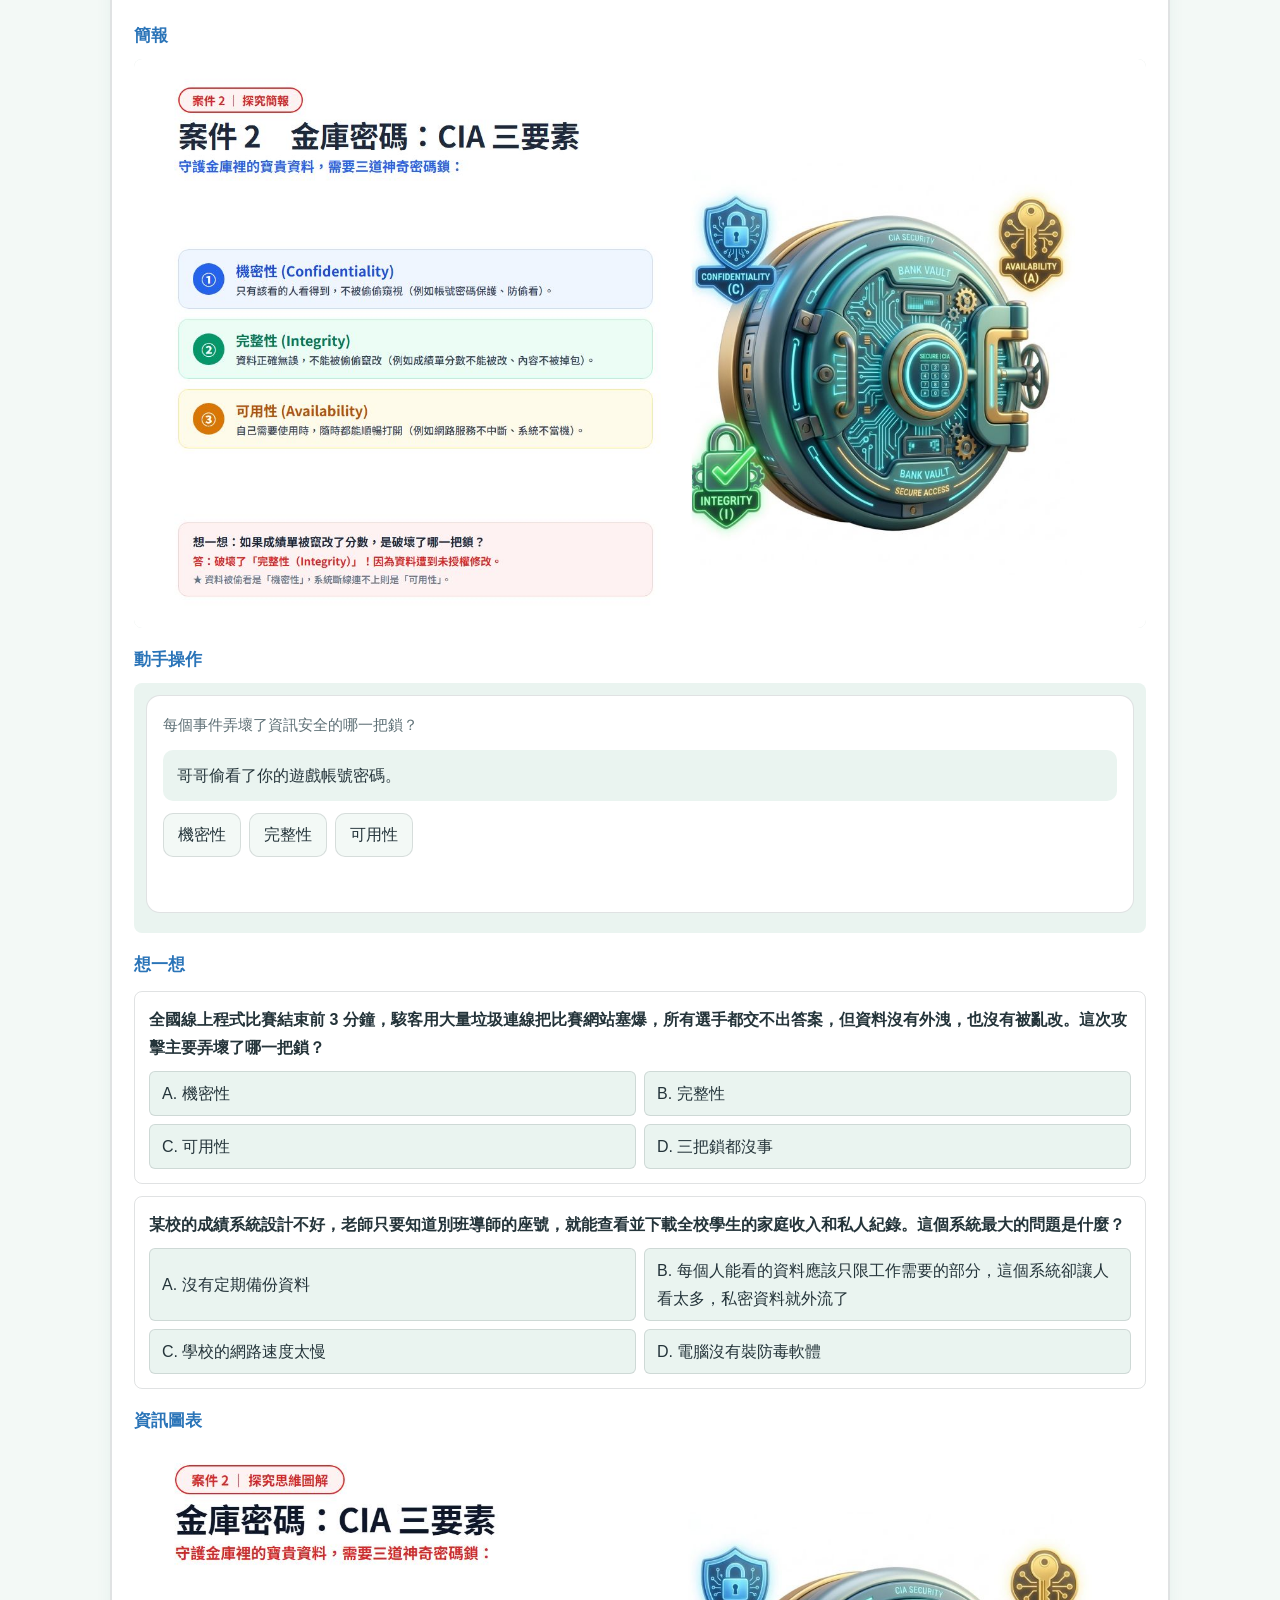
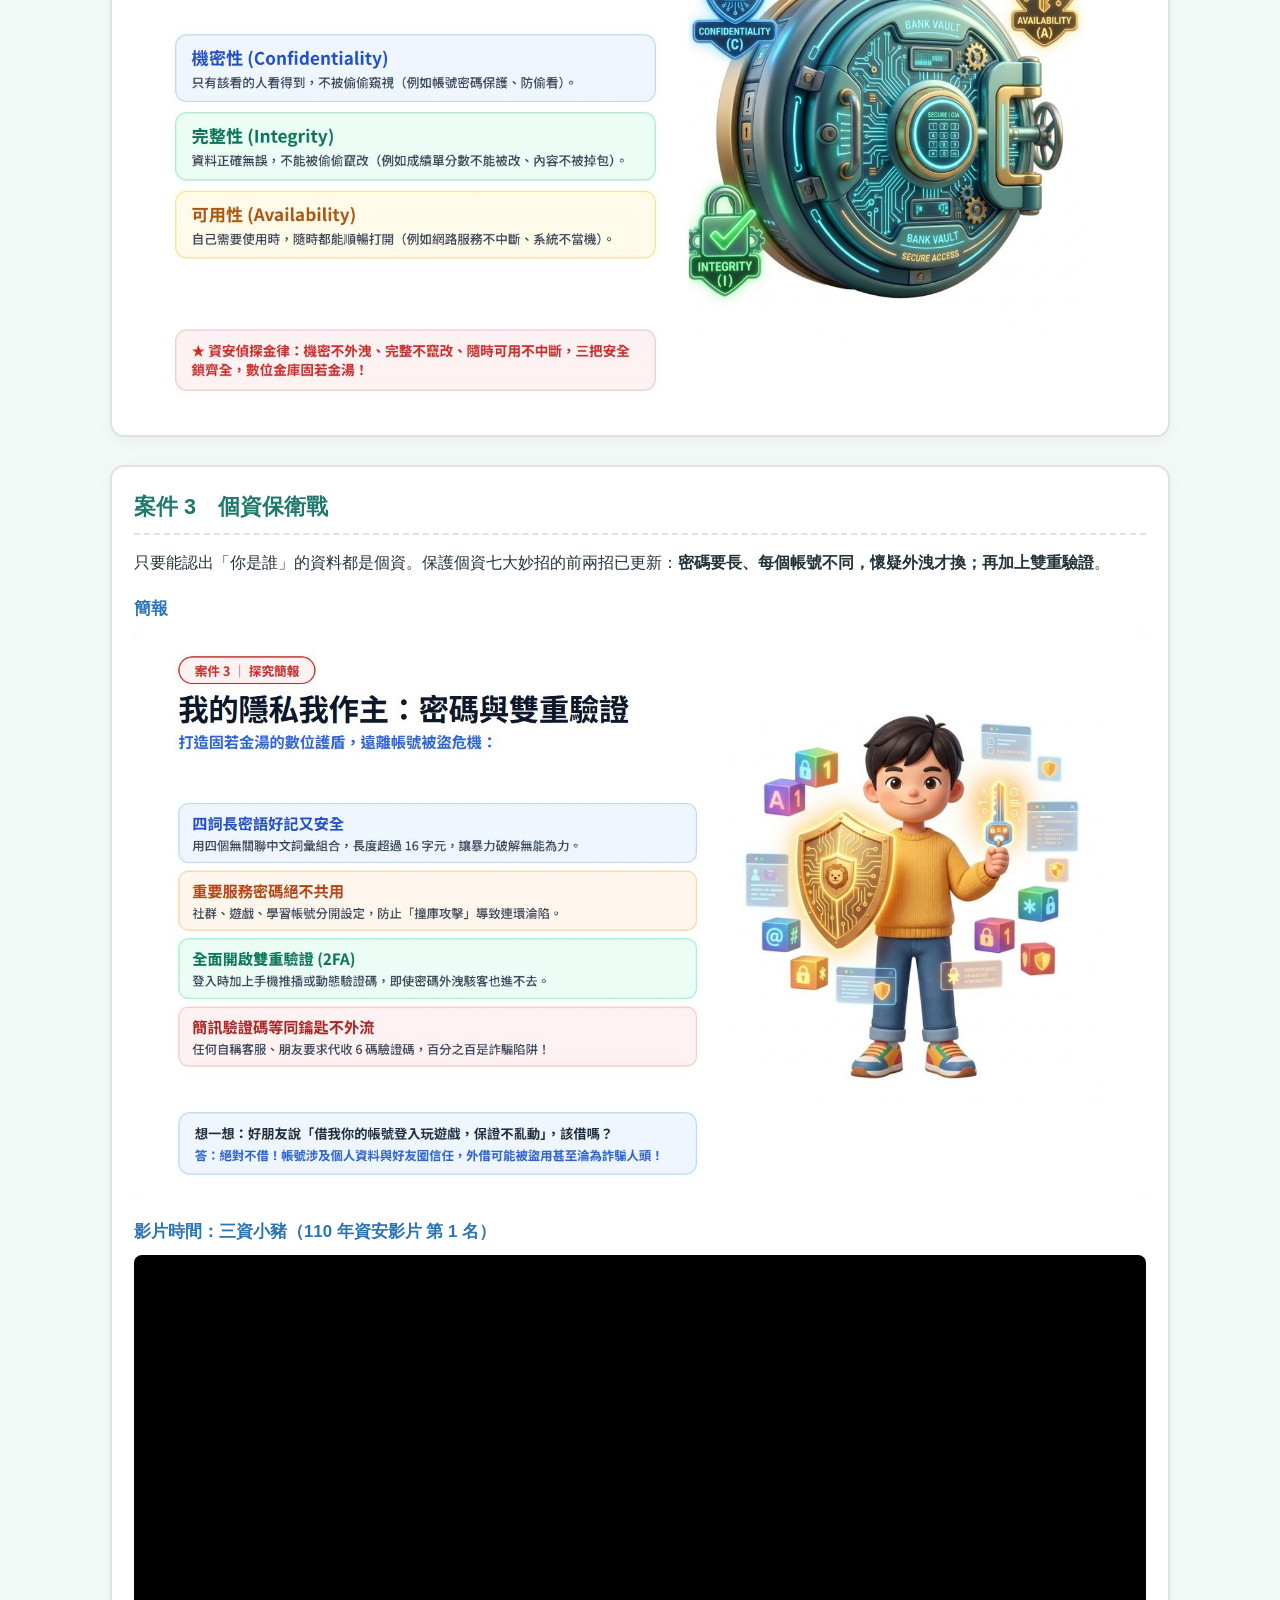
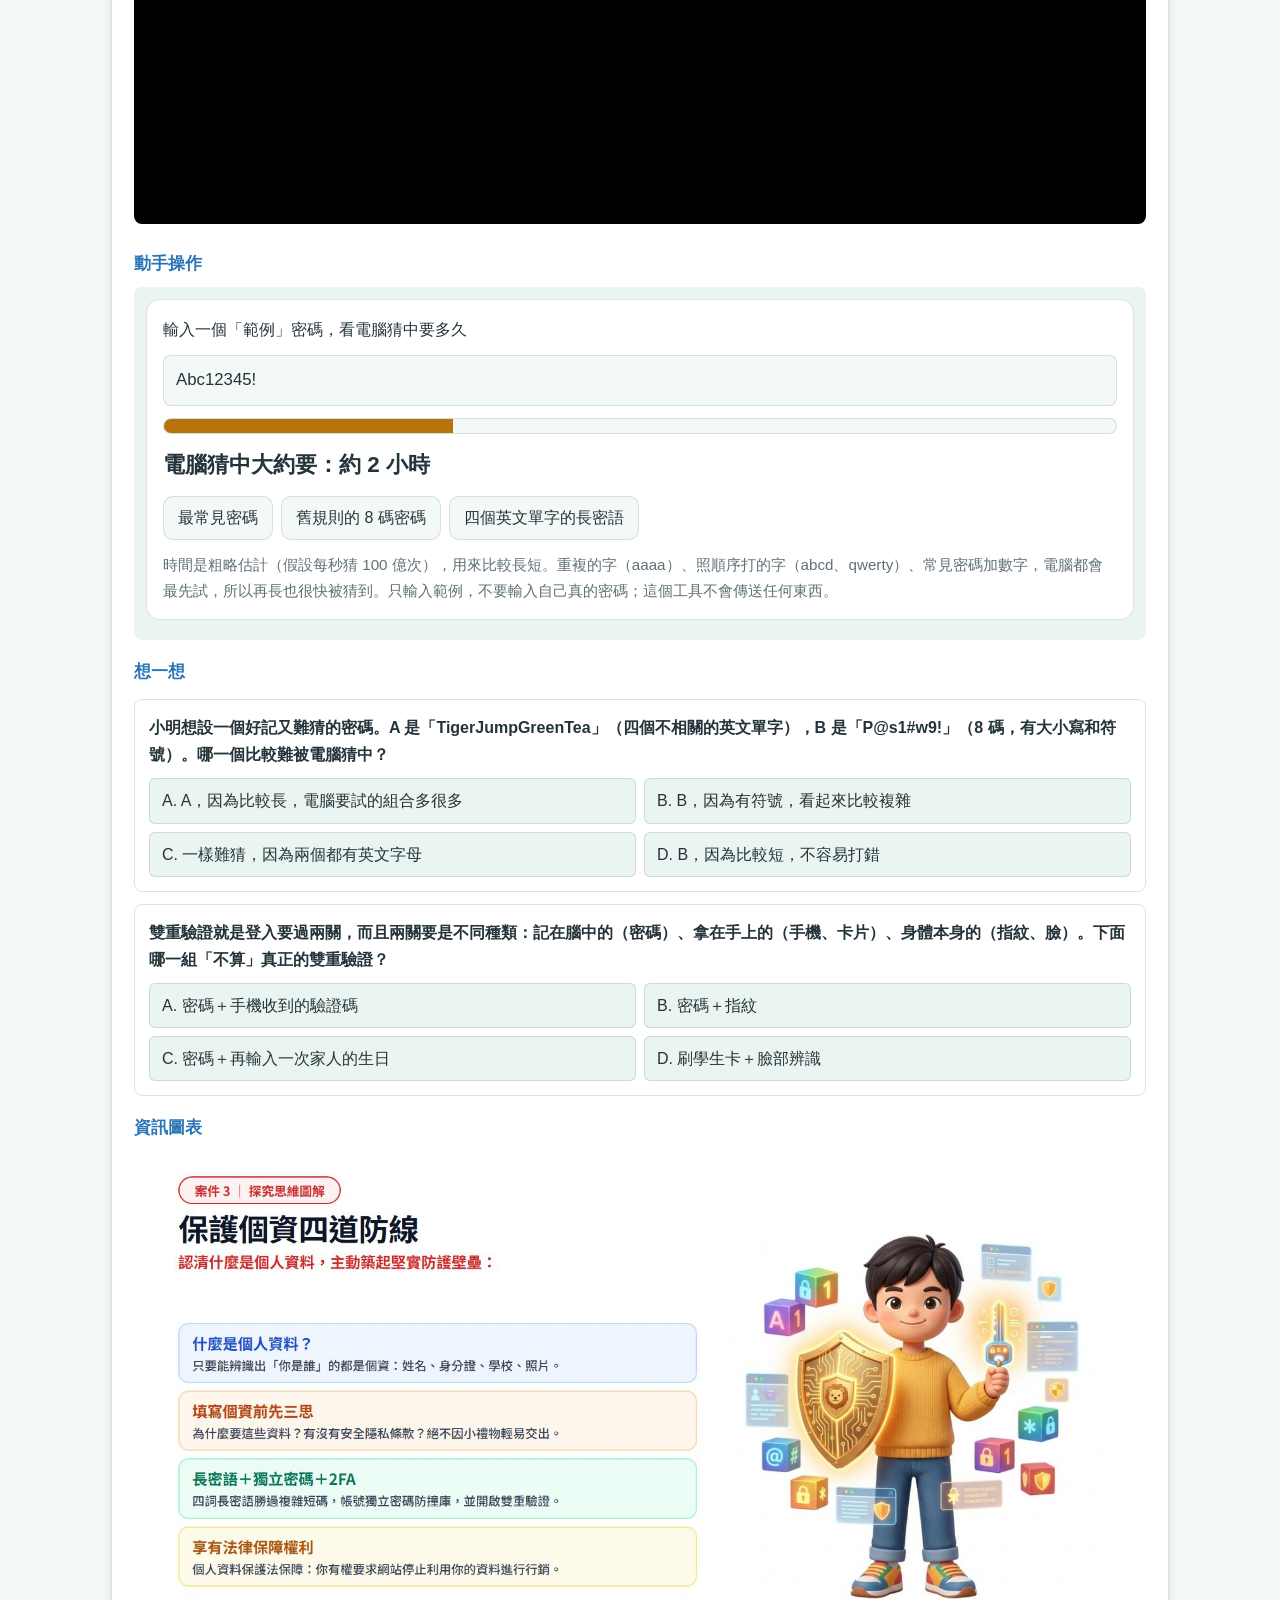
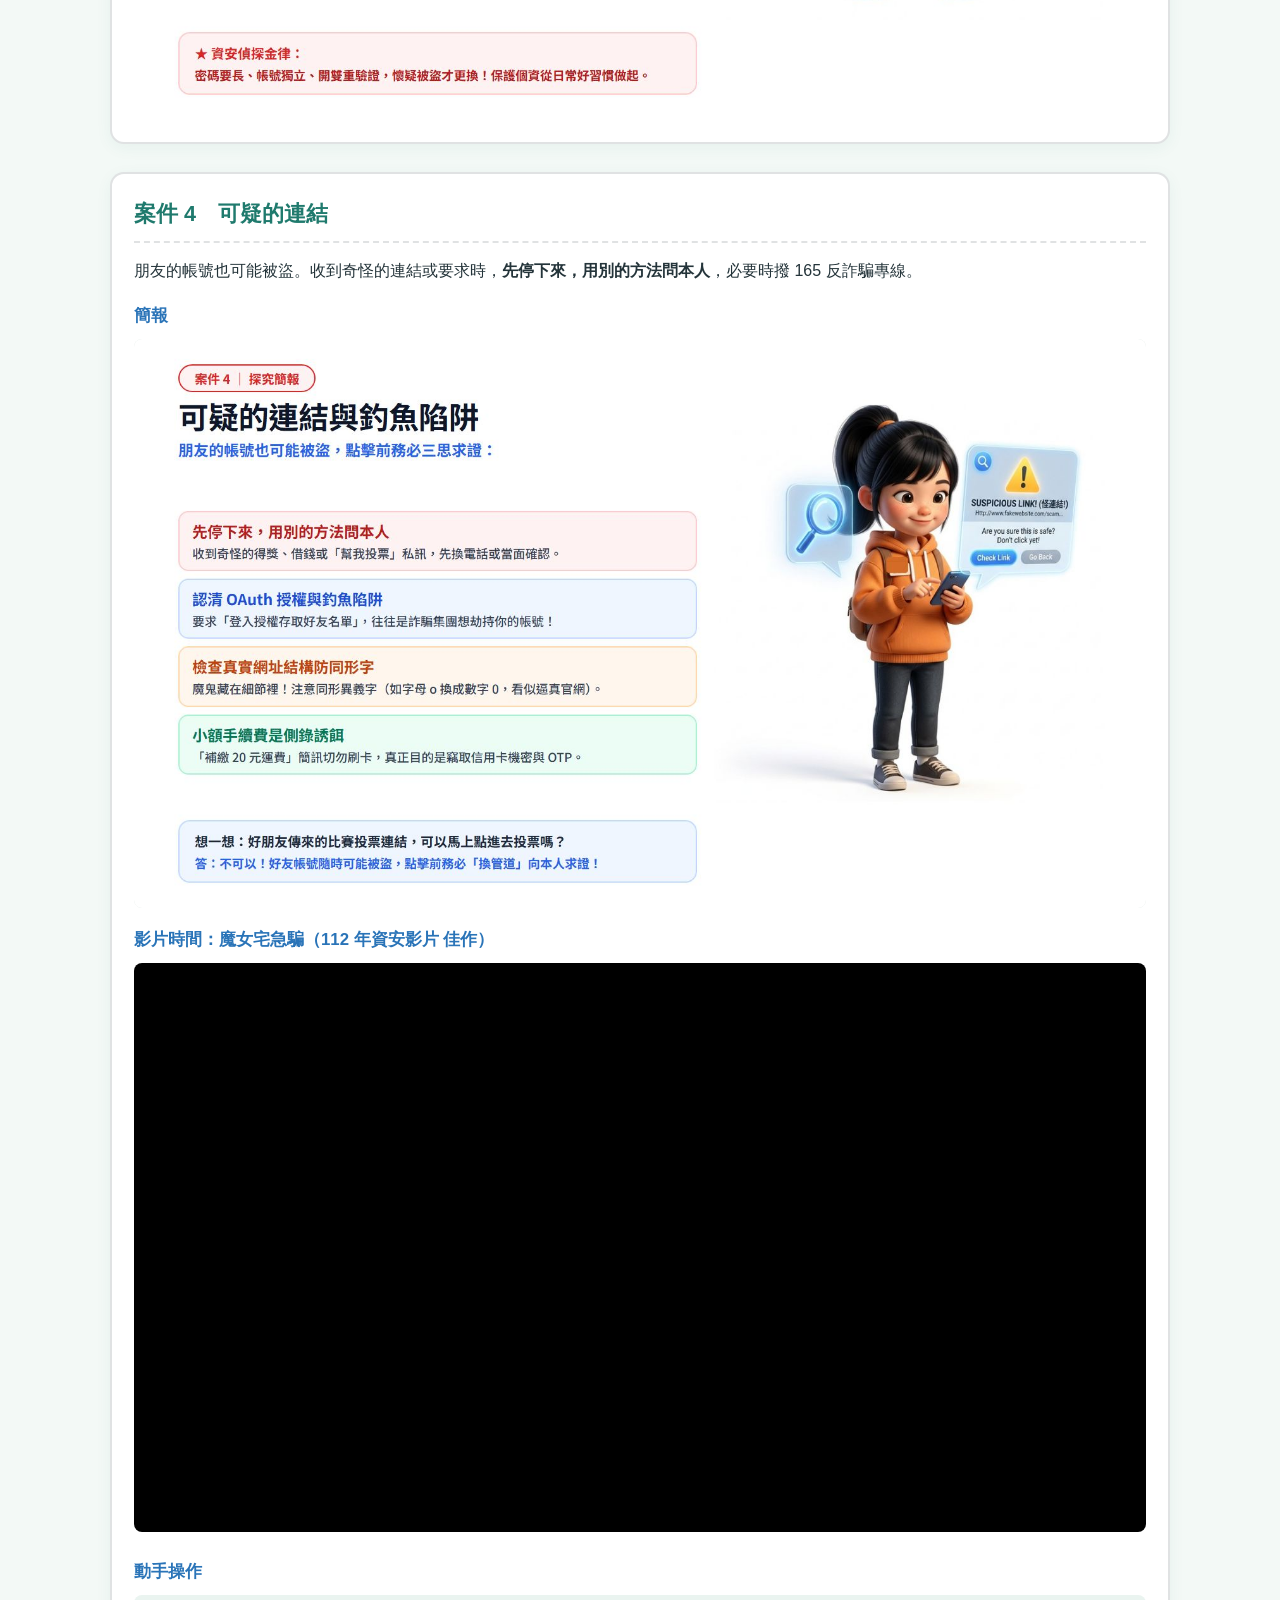
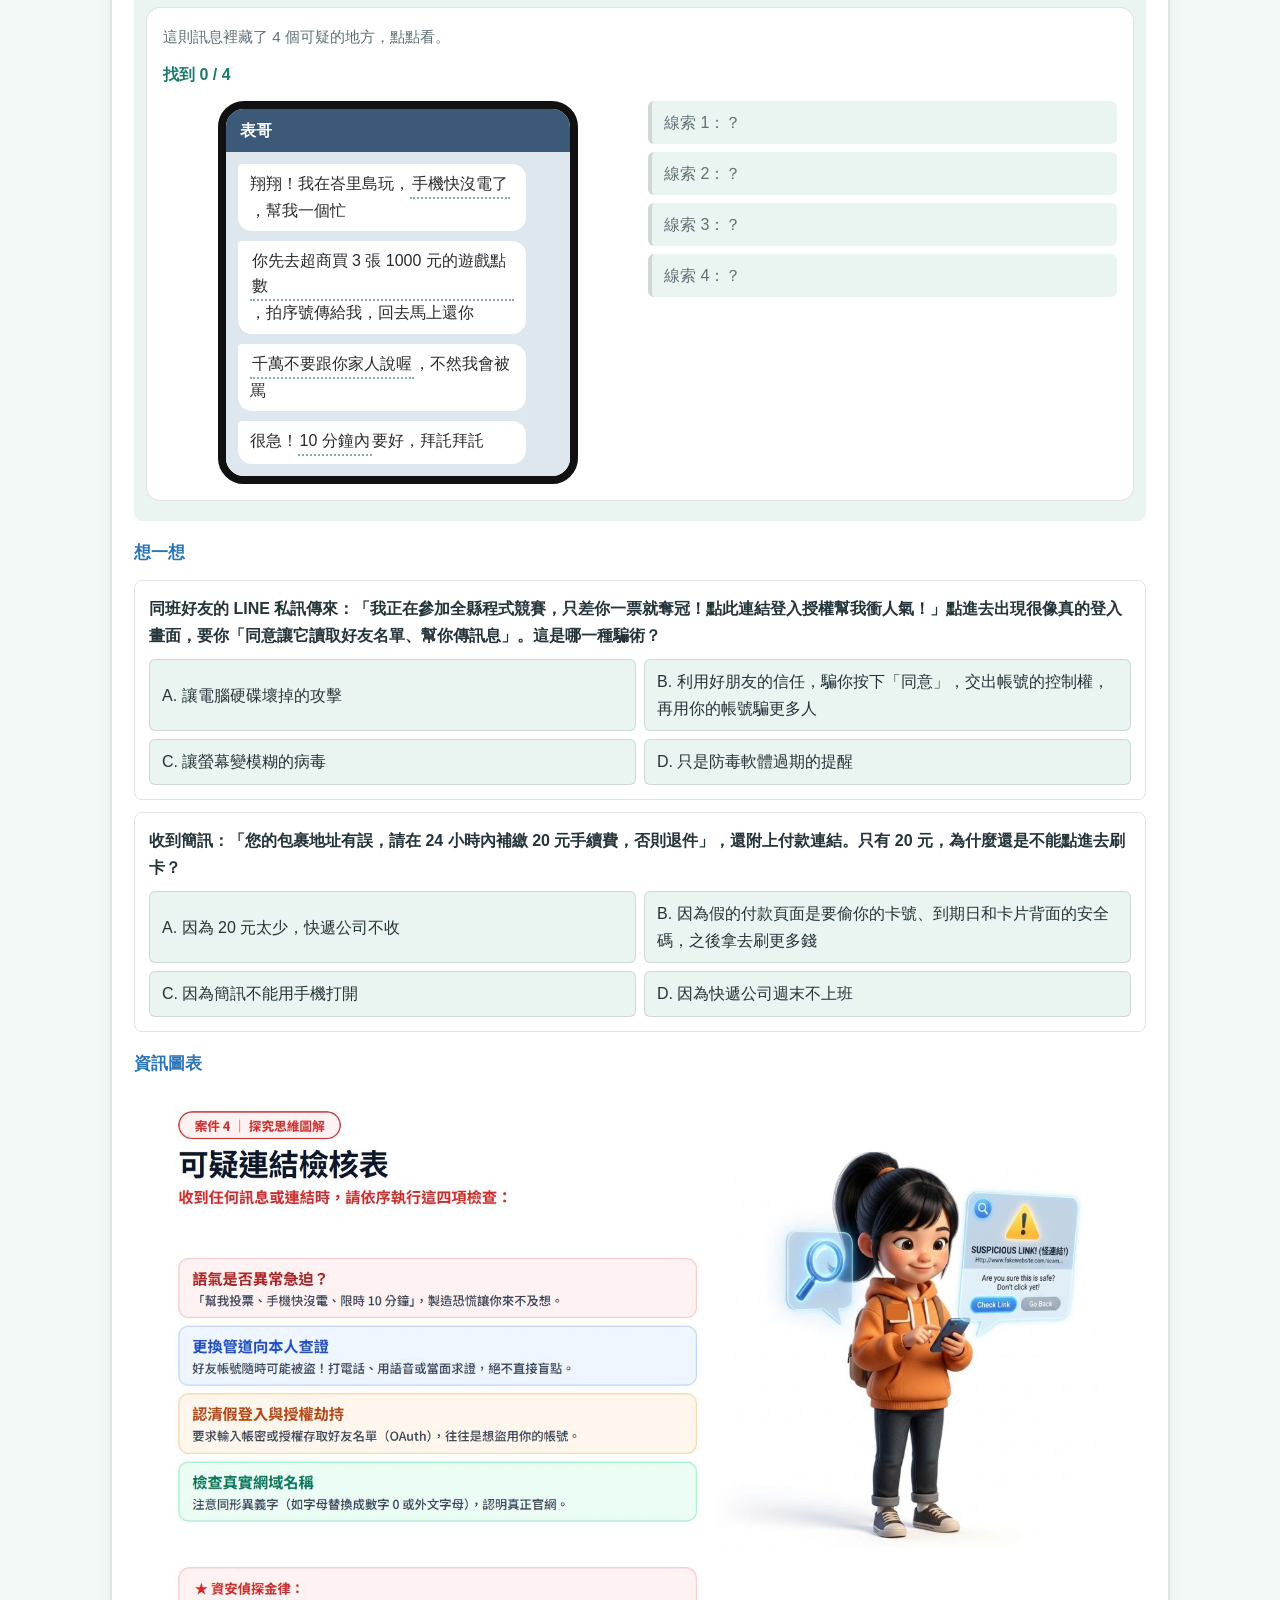
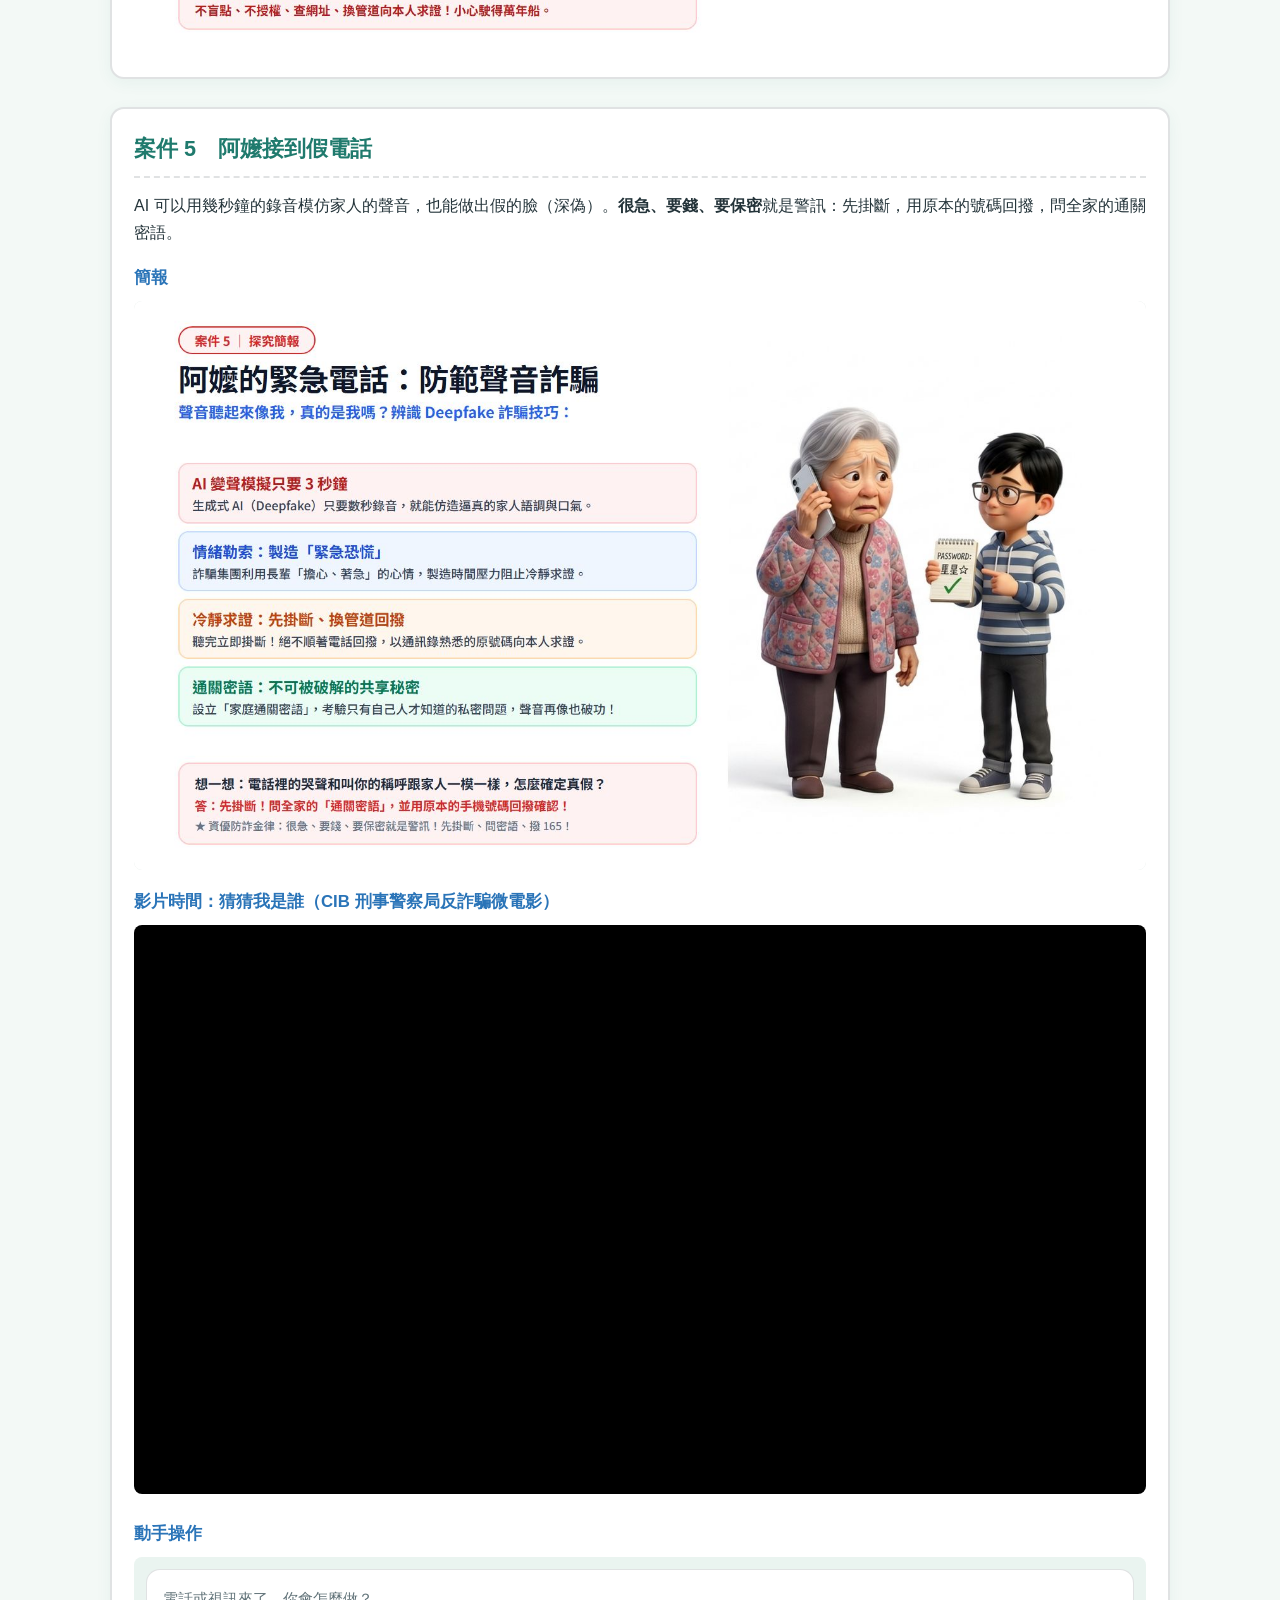
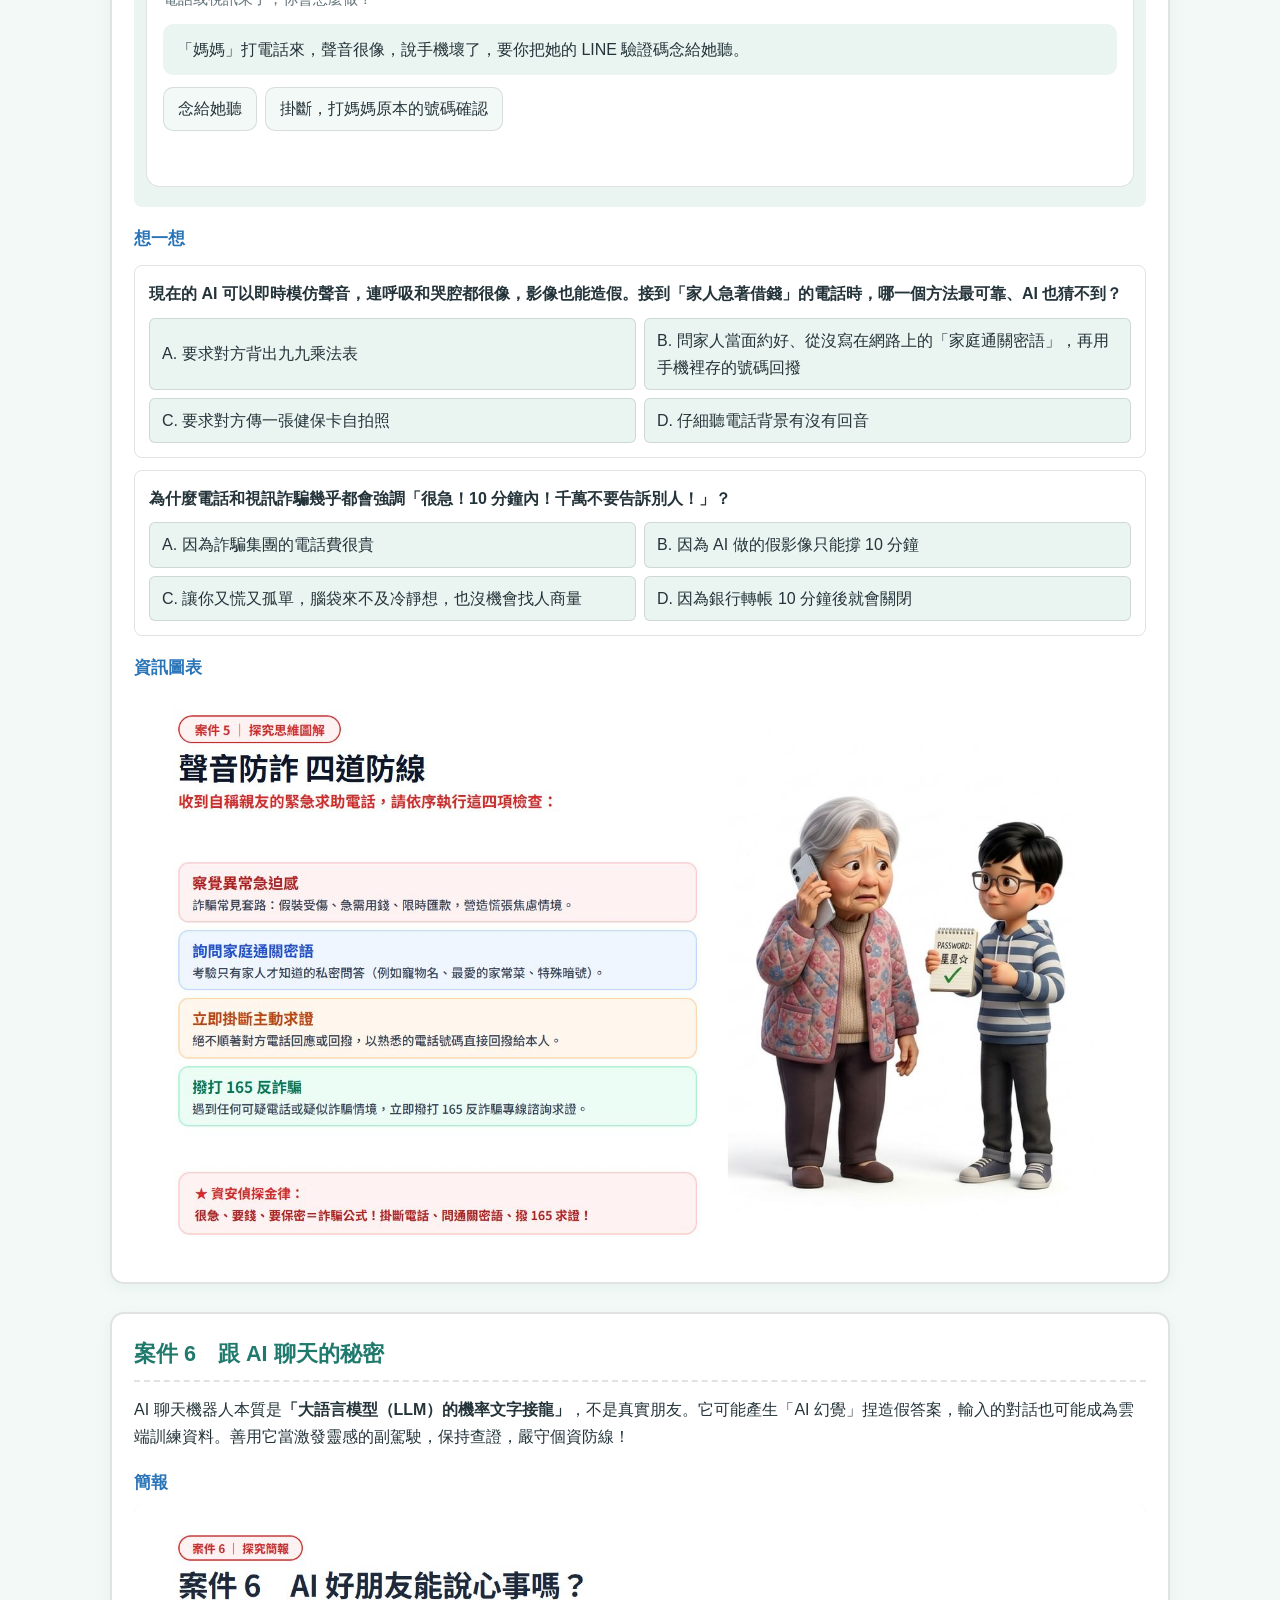
==== commit c2fc04e9: "chore(g5): 資安與壓力單元剩餘「爸媽」用語統一改為「家人」" ====
--- a/units/g5-cyber-safety/index.html
+++ b/units/g5-cyber-safety/index.html
@@ -269,7 +269,7 @@
         phone.innerHTML = '<div class="bar">表哥</div><div class="chat">' +
           '<div class="msg">翔翔！我在峇里島玩，<button class="hot" data-c="0">手機快沒電了</button>，幫我一個忙</div>' +
           '<div class="msg"><button class="hot" data-c="1">你先去超商買 3 張 1000 元的遊戲點數</button>，拍序號傳給我，回去馬上還你</div>' +
-          '<div class="msg"><button class="hot" data-c="2">千萬不要跟你爸媽說喔</button>，不然我會被罵</div>' +
+          '<div class="msg"><button class="hot" data-c="2">千萬不要跟你家人說喔</button>，不然我會被罵</div>' +
           '<div class="msg">很急！<button class="hot" data-c="3">10 分鐘內</button>要好，拜託拜託</div></div>';
         var list = h('div', ''); list.style.cssText = 'display:grid;gap:8px';
         var els = clues.map(function (c, i) { var e = h('div', 'clue', '線索 ' + (i + 1) + '：？'); list.appendChild(e); return e; });
@@ -385,7 +385,7 @@
         a: { text: '連結長得跟遊戲登入頁一模一樣。你輸入了帳號密碼，畫面卻卡住……隔天你的帳號被登出，寶物全部不見，還被拿去騙你的朋友。<br><b>結局：帳號被盜。</b>真正的官方不會私訊送寶物。', choices: [{ label: '如果被盜了，該怎麼辦？', to: 'r' }, { label: '重新開始', to: 's' }] },
         b: { text: '官方公告沒有這個活動。這時對方又說：「不然你先付 100 元點數，我幫你代儲，打 5 折喔！」', choices: [{ label: '好便宜，買點數給他', to: 'c' }, { label: '拒絕，檢舉並告訴大人', to: 'd' }] },
         c: { text: '你傳了點數序號，對方就消失了，還把你封鎖。<br><b>結局：錢拿不回來。</b>「代儲」、「便宜賣寶物」、「帳號買賣」都是常見的遊戲詐騙。', choices: [{ label: '重新開始', to: 's' }] },
-        d: { text: '你用遊戲裡的檢舉功能檢舉對方，也告訴了爸媽，還提醒好朋友不要上當。<br><b>結局：偵探破案！</b>', choices: [{ label: '重新開始', to: 's' }] },
+        d: { text: '你用遊戲裡的檢舉功能檢舉對方，也告訴了家人，還提醒好朋友不要上當。<br><b>結局：偵探破案！</b>', choices: [{ label: '重新開始', to: 's' }] },
         r: { text: '馬上告訴家長；用其他裝置到官方網站改密碼、開雙重驗證；通知好友「我的帳號被盜，不要相信它傳的訊息」；向遊戲客服回報。', choices: [{ label: '重新開始', to: 's' }] }
       }, 's'),
 
